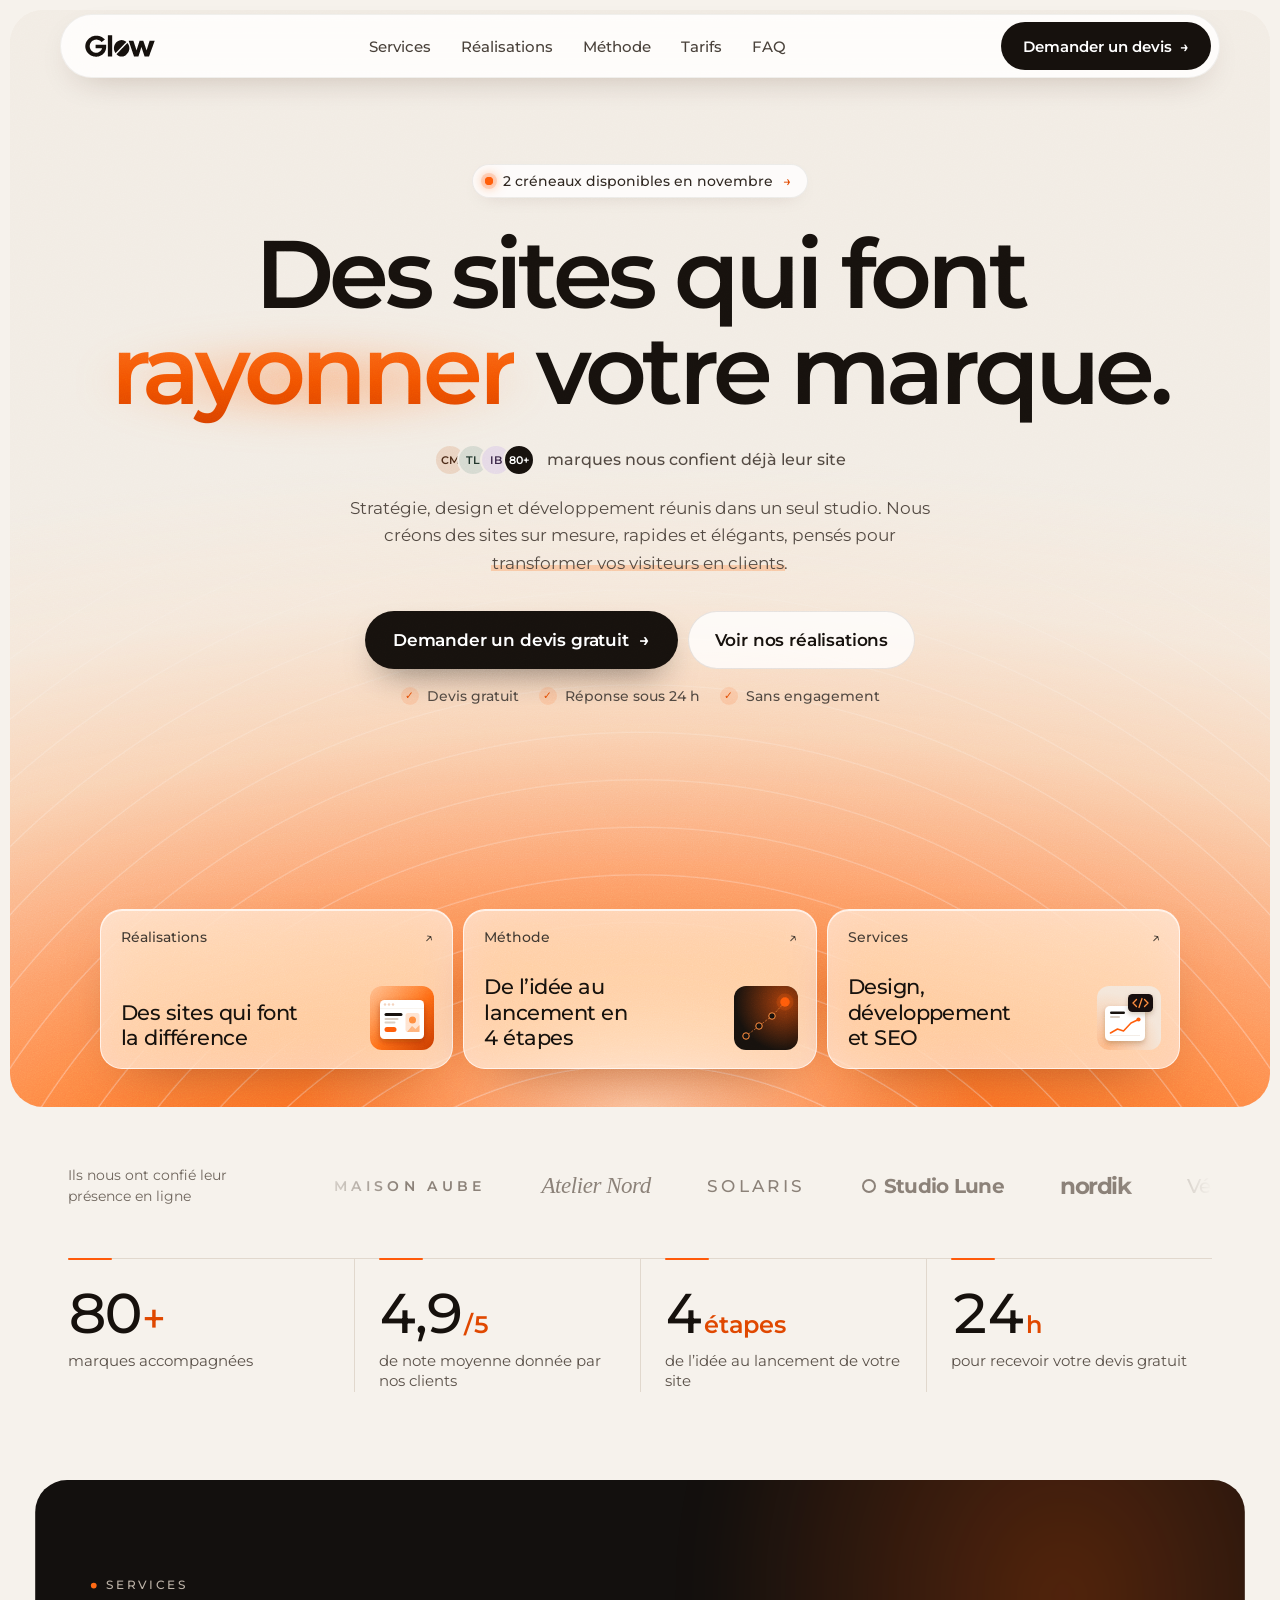
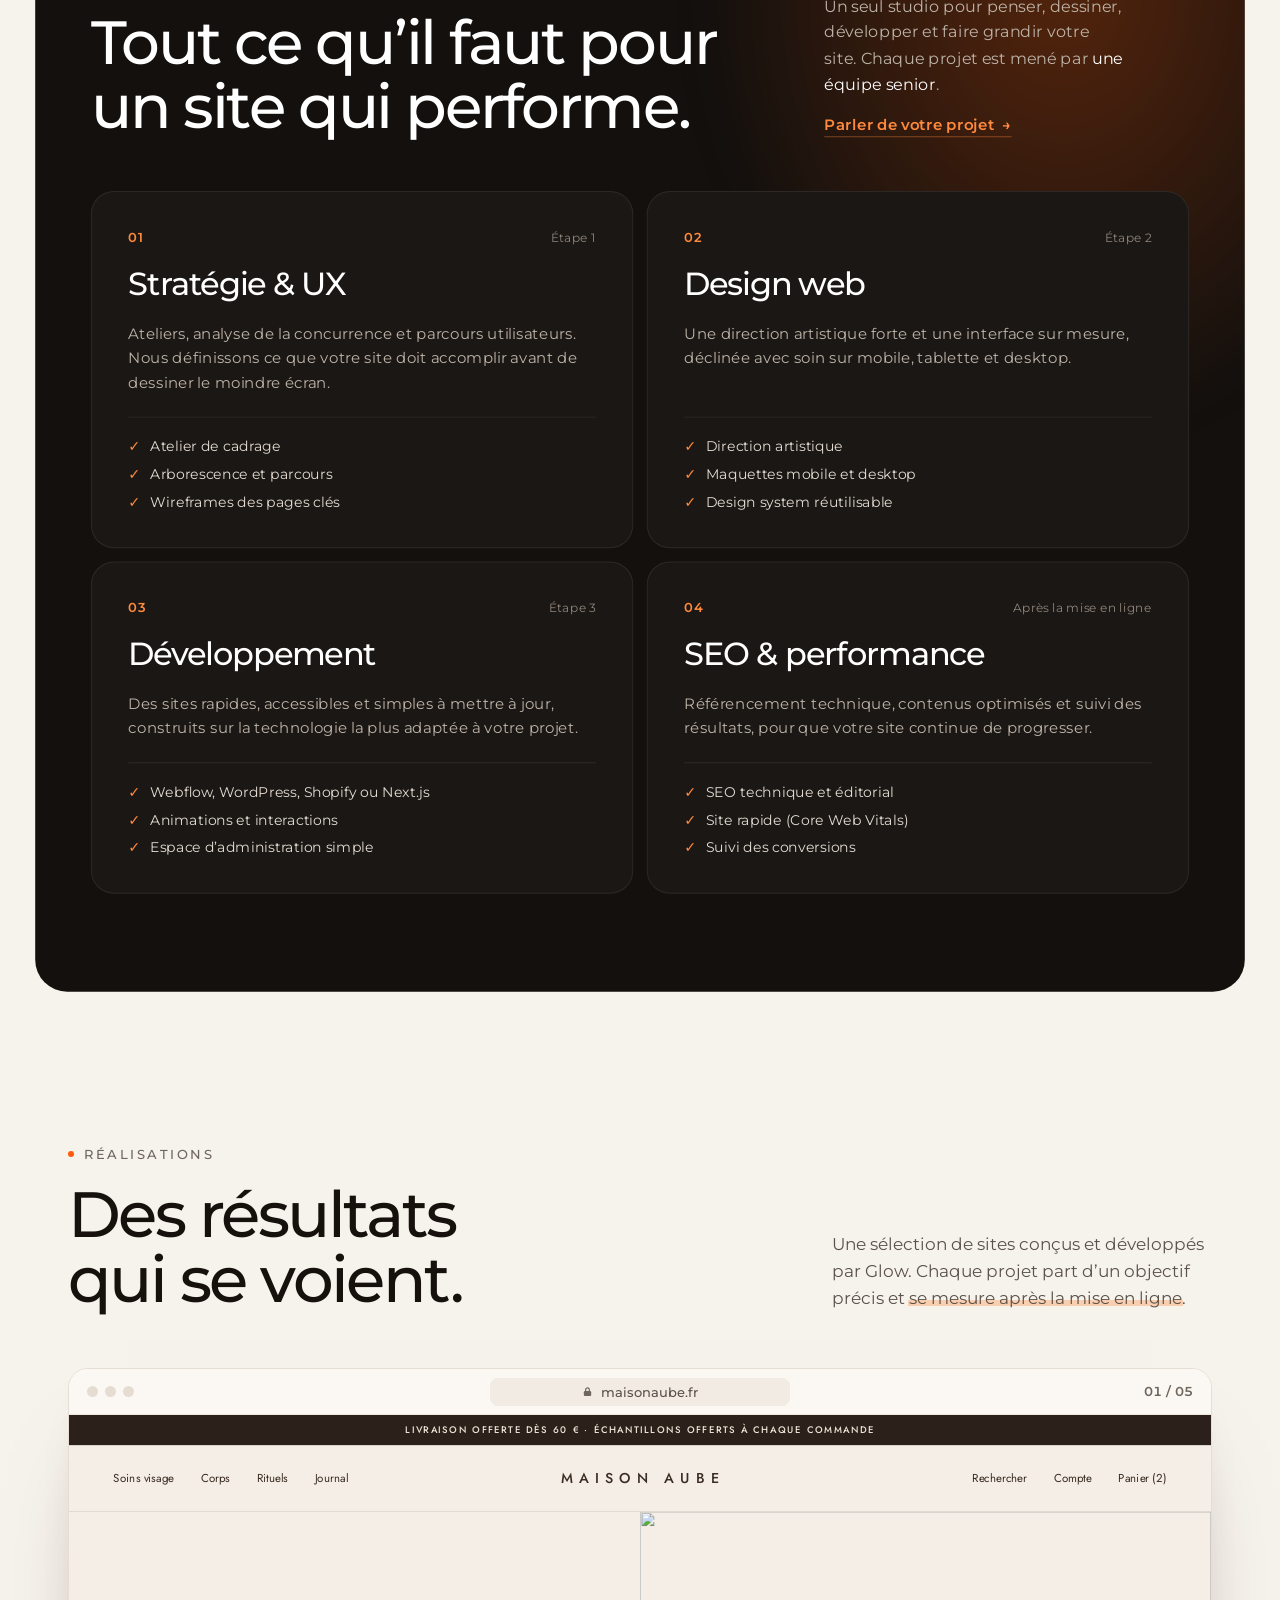
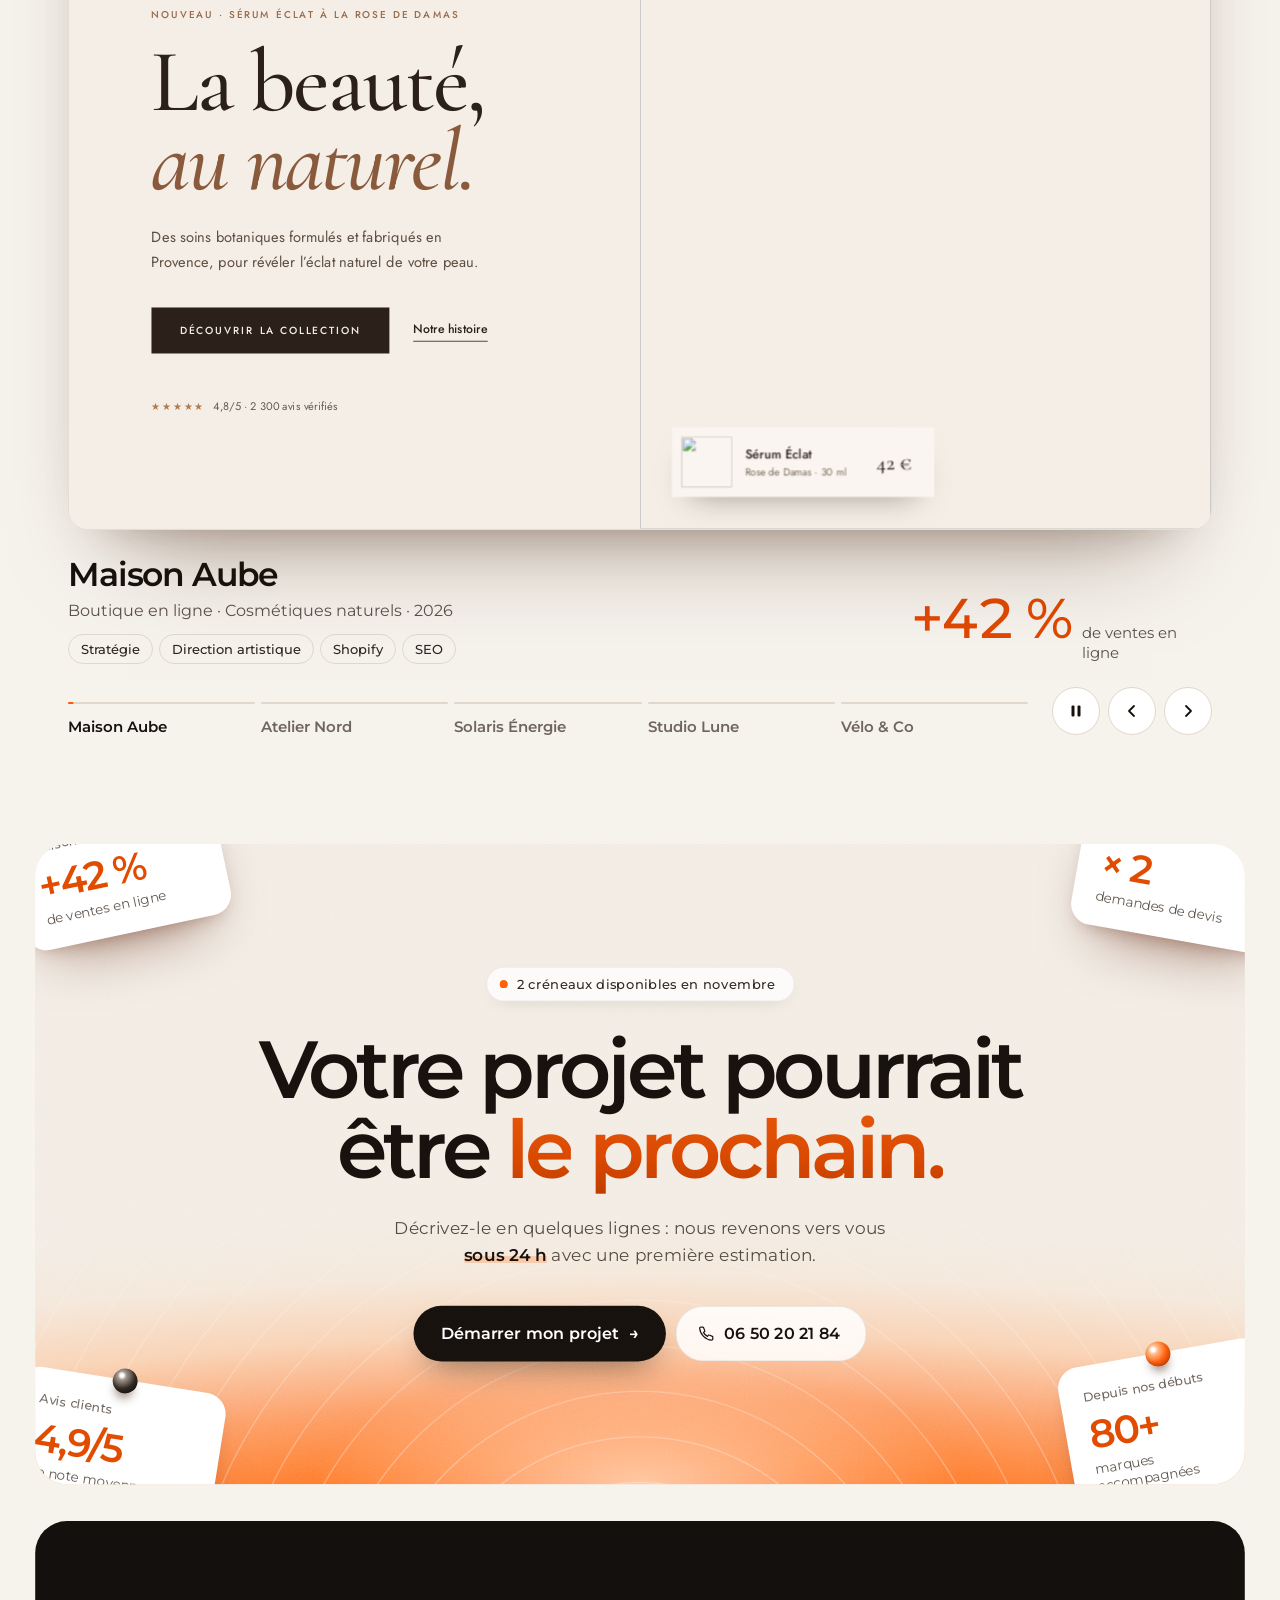
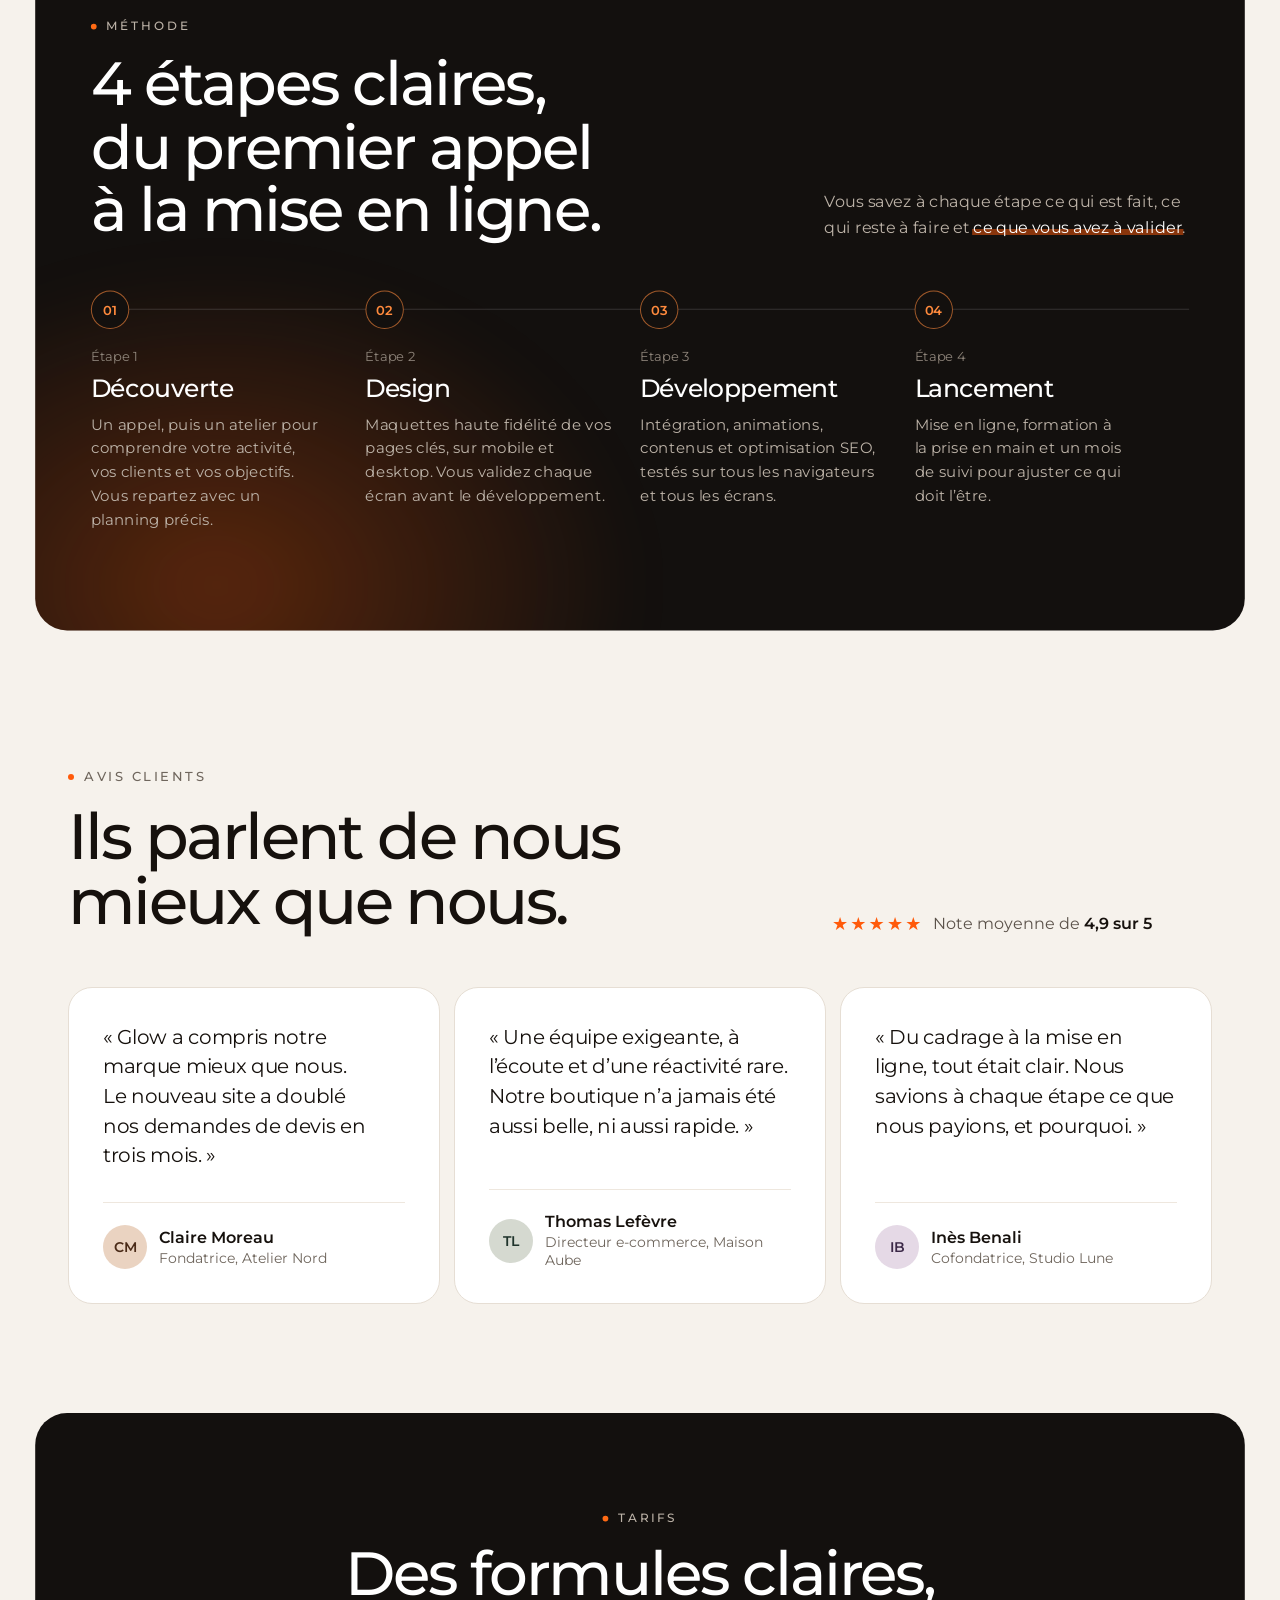
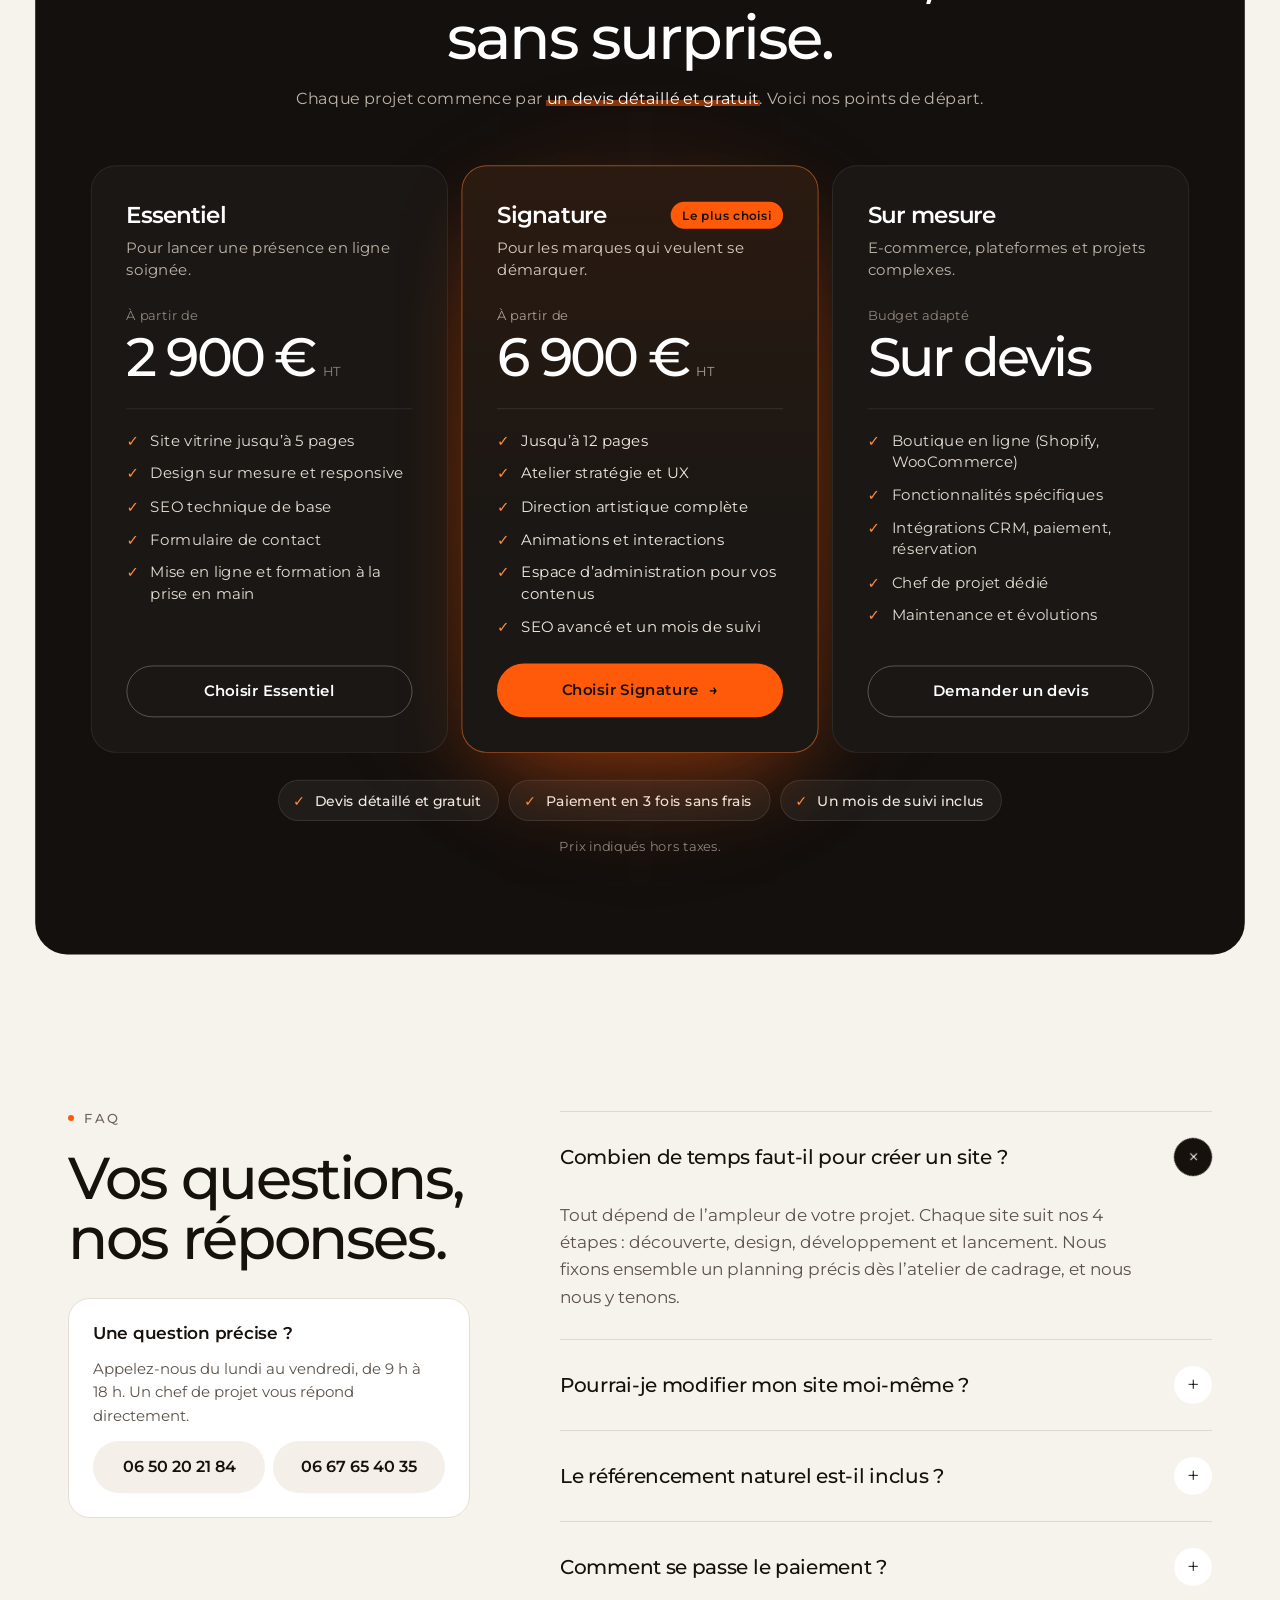
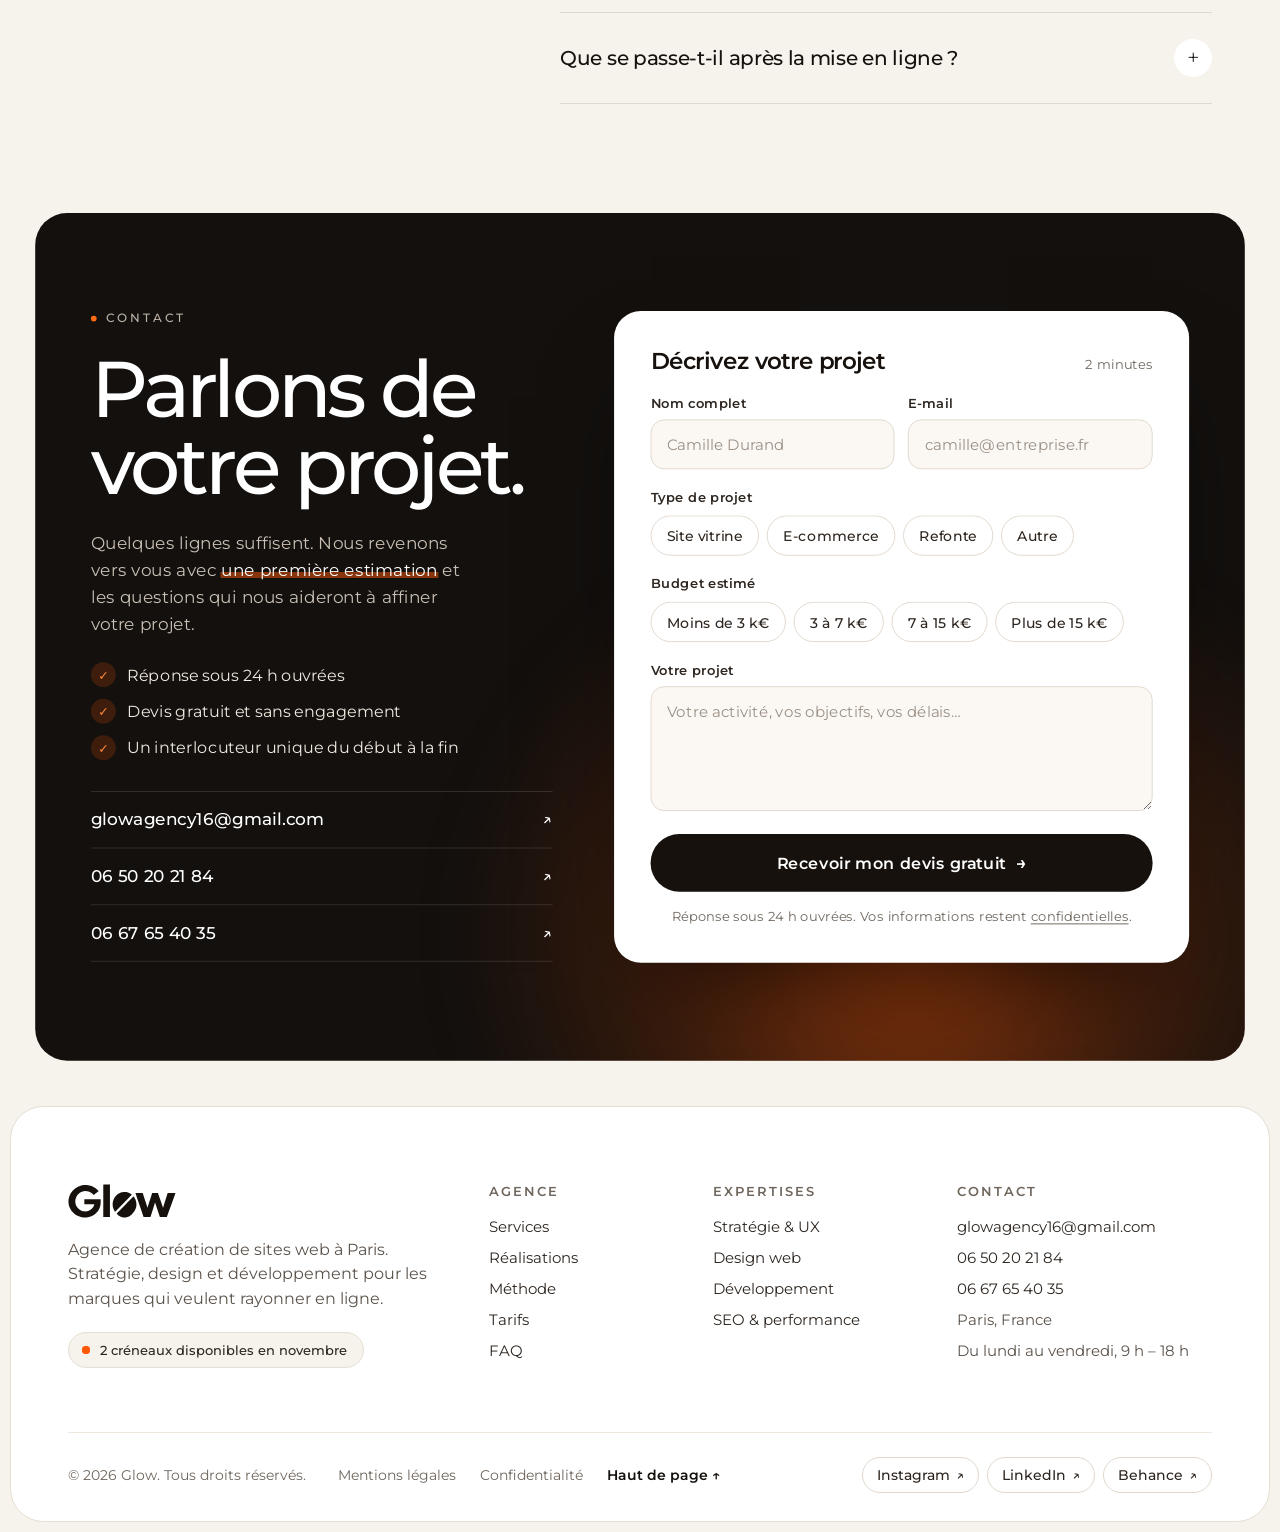
==== index.html @ 3c727a5e "Publier le site de Glow Site statique tel que fourni (accueil, mentions légales, styles, script, ima" ====
<!doctype html>
<html lang="fr">
<head>
  <meta charset="utf-8">
  <meta name="viewport" content="width=device-width, initial-scale=1">
  <title>Glow — Agence de création de sites web</title>
  <meta name="description" content="Glow, agence de création de sites web : des sites sur mesure, rapides et élégants, pensés pour transformer vos visiteurs en clients.">
  <link rel="canonical" href="https://glow-studio.fr/">
  <meta name="theme-color" content="#F6F2EC">

  <meta property="og:type" content="website">
  <meta property="og:locale" content="fr_FR">
  <meta property="og:site_name" content="Glow">
  <meta property="og:title" content="Glow — Agence de création de sites web">
  <meta property="og:description" content="Des sites sur mesure, rapides et élégants, pensés pour transformer vos visiteurs en clients.">
  <meta property="og:url" content="https://glow-studio.fr/">
  <meta property="og:image" content="https://glow-studio.fr/assets/og-image.jpg">
  <meta property="og:image:width" content="1200">
  <meta property="og:image:height" content="630">
  <meta property="og:image:alt" content="Logo Glow, agence de création de sites web, sur un fond lumineux orange">
  <meta name="twitter:card" content="summary_large_image">

  <link rel="icon" href="assets/favicon.svg" type="image/svg+xml">
  <link rel="icon" href="assets/favicon-32.png" sizes="32x32" type="image/png">
  <link rel="apple-touch-icon" href="assets/apple-touch-icon.png">

  <link rel="preconnect" href="https://fonts.googleapis.com">
  <link rel="preconnect" href="https://fonts.gstatic.com" crossorigin>
  <link rel="preconnect" href="https://images.unsplash.com">
  <link rel="stylesheet" href="https://fonts.googleapis.com/css2?family=Montserrat:wght@400;500;600;700&display=swap">
  <link rel="stylesheet" href="css/styles.css">
  <link rel="stylesheet" href="css/realisations.css">
  <!-- Polices des sites clients du carrousel : chargées par main.js à l'approche de la section -->
  <noscript><link rel="stylesheet" href="https://fonts.googleapis.com/css2?family=Anton&amp;family=Cormorant+Garamond:ital,wght@0,500;1,500&amp;family=Fraunces:ital,wght@0,400;1,400&amp;family=Inter+Tight:wght@300;400;500&amp;family=Jost:wght@400;500;600&amp;family=Manrope:wght@500;600;700;800&amp;display=swap"></noscript>

  <script>
    (function (c) {
      c.add('js');
      if (!window.matchMedia('(prefers-reduced-motion: reduce)').matches) {
        c.add('motion-intro');
        setTimeout(function () { c.remove('motion-intro'); }, 3000);
      }
    })(document.documentElement.classList);
  </script>
  <script src="js/main.js" defer></script>

  <script type="application/ld+json">
  {
    "@context": "https://schema.org",
    "@type": "ProfessionalService",
    "name": "Glow",
    "description": "Agence de création de sites web : stratégie, design, développement et SEO.",
    "url": "https://glow-studio.fr/",
    "logo": "https://glow-studio.fr/assets/glow-wordmark-ink.png",
    "image": "https://glow-studio.fr/assets/og-image.jpg",
    "email": "glowagency16@gmail.com",
    "telephone": "+33 6 50 20 21 84",
    "address": { "@type": "PostalAddress", "addressLocality": "Paris", "addressCountry": "FR" },
    "areaServed": "FR"
  }
  </script>
</head>
<body>
  <a class="skip-link" href="#contenu">Aller au contenu</a>

  <header class="site-header">
    <nav class="nav" data-intro="nav" aria-label="Navigation principale">
      <a class="nav__logo" href="#top" aria-label="Glow, retour à l’accueil">
        <img src="assets/glow-wordmark.svg" alt="Glow" width="932" height="293">
      </a>
      <div class="nav__links">
        <span class="nav__indicator" aria-hidden="true"></span>
        <a href="#services">Services</a>
        <a href="#realisations">Réalisations</a>
        <a href="#methode">Méthode</a>
        <a href="#tarifs">Tarifs</a>
        <a href="#faq">FAQ</a>
      </div>
      <a class="btn btn--primary nav__cta" href="#contact">Demander un devis<span class="btn__arrow" aria-hidden="true">→</span></a>
      <div class="nav__mobile">
        <a class="btn btn--primary nav__cta-mobile" href="#contact">Devis gratuit</a>
        <button class="burger" type="button" aria-expanded="false" aria-controls="mobile-menu" aria-label="Ouvrir le menu">
          <span></span><span></span>
        </button>
      </div>
    </nav>
    <div class="mobile-menu" id="mobile-menu" hidden>
      <a href="#services">Services</a>
      <a href="#realisations">Réalisations</a>
      <a href="#methode">Méthode</a>
      <a href="#tarifs">Tarifs</a>
      <a href="#faq">FAQ</a>
      <a class="mobile-menu__tel" href="tel:+33650202184">Appeler le 06&nbsp;50&nbsp;20&nbsp;21&nbsp;84</a>
    </div>
  </header>

  <main id="contenu">

    <!-- ============ Hero ============ -->
    <section id="top" class="hero" aria-labelledby="hero-title">
      <div class="hero__glow" aria-hidden="true"></div>
      <div class="hero__grain" aria-hidden="true"></div>

      <div class="hero__inner">
        <a class="hero__pill" href="#contact" data-intro>
          <span class="pulse" aria-hidden="true"></span>
          <span>2 créneaux <span class="hero__pill-long">disponibles </span>en novembre</span>
          <span class="hero__pill-arrow" aria-hidden="true">→</span>
        </a>

        <h1 class="hero__title" id="hero-title" data-intro data-split>Des sites qui font <span class="glow-word">rayonner<span class="glow-word__halo" aria-hidden="true"></span></span> votre marque.</h1>

        <div class="hero__proof" data-intro>
          <span class="avatars" aria-hidden="true">
            <span class="avatar avatar--cm">CM</span>
            <span class="avatar avatar--tl">TL</span>
            <span class="avatar avatar--ib">IB</span>
            <span class="avatar avatar--more">80+</span>
          </span>
          <span><span class="sr-only">Plus de 80 </span>marques nous confient déjà leur site</span>
        </div>

        <p class="hero__lead" data-intro>Stratégie, design et développement réunis dans un seul studio. Nous créons des sites sur mesure, rapides et élégants, pensés pour <mark class="hl">transformer vos visiteurs en clients</mark>.</p>

        <div class="hero__actions" data-intro>
          <a class="btn btn--primary" href="#contact">Demander un devis gratuit<span class="btn__arrow" aria-hidden="true">→</span></a>
          <a class="btn btn--ghost" href="#realisations">Voir nos réalisations</a>
        </div>

        <ul class="hero__assurances" data-intro>
          <li>Devis gratuit</li>
          <li>Réponse sous 24&nbsp;h</li>
          <li>Sans engagement</li>
        </ul>
      </div>

      <div class="hero__stage-wrap">
        <div class="hero__cards">
          <a class="hero-card spotlight" href="#realisations" data-intro="card">
            <span class="hero-card__text">
              <span class="hero-card__label">Réalisations</span>
              <span class="hero-card__title">Des sites qui font la différence</span>
            </span>
            <span class="hero-card__aside">
              <span class="hero-card__arrow" aria-hidden="true">↗</span>
              <img class="hero-card__thumb" src="assets/img/thumb-realisations.svg" alt="" width="64" height="64">
            </span>
          </a>
          <a class="hero-card spotlight" href="#methode" data-intro="card">
            <span class="hero-card__text">
              <span class="hero-card__label">Méthode</span>
              <span class="hero-card__title">De l’idée au lancement en 4&nbsp;étapes</span>
            </span>
            <span class="hero-card__aside">
              <span class="hero-card__arrow" aria-hidden="true">↗</span>
              <img class="hero-card__thumb" src="assets/img/thumb-methode.svg" alt="" width="64" height="64">
            </span>
          </a>
          <a class="hero-card spotlight" href="#services" data-intro="card">
            <span class="hero-card__text">
              <span class="hero-card__label">Services</span>
              <span class="hero-card__title">Design, développement et SEO</span>
            </span>
            <span class="hero-card__aside">
              <span class="hero-card__arrow" aria-hidden="true">↗</span>
              <img class="hero-card__thumb" src="assets/img/thumb-services.svg" alt="" width="64" height="64">
            </span>
          </a>
        </div>
      </div>
    </section>

    <!-- ============ Références et chiffres clés ============ -->
    <section class="proof" aria-label="Références et chiffres clés">
      <div class="clients">
        <p class="clients__intro" data-reveal>Ils nous ont confié leur présence en ligne</p>
        <div class="marquee" data-reveal>
          <ul class="marquee__track">
            <li class="client--aube">Maison Aube</li>
            <li class="client--nord">Atelier Nord</li>
            <li class="client--solaris">SOLARIS</li>
            <li class="client--lune">Studio Lune</li>
            <li class="client--nordik">nordik</li>
            <li class="client--velo">Vélo &amp; Co</li>
          </ul>
          <ul class="marquee__track" aria-hidden="true">
            <li class="client--aube">Maison Aube</li>
            <li class="client--nord">Atelier Nord</li>
            <li class="client--solaris">SOLARIS</li>
            <li class="client--lune">Studio Lune</li>
            <li class="client--nordik">nordik</li>
            <li class="client--velo">Vélo &amp; Co</li>
          </ul>
        </div>
      </div>

      <dl class="stats">
        <div class="stat" data-reveal>
          <dt class="stat__label">marques accompagnées</dt>
          <dd class="stat__value"><span data-count="80">80</span><span class="stat__unit stat__unit--plus">+</span></dd>
        </div>
        <div class="stat" data-reveal>
          <dt class="stat__label">de note moyenne donnée par nos clients</dt>
          <dd class="stat__value"><span data-count="4.9" data-decimals="1">4,9</span><span class="stat__unit">/5</span></dd>
        </div>
        <div class="stat" data-reveal>
          <dt class="stat__label">de l’idée au lancement de votre site</dt>
          <dd class="stat__value"><span data-count="4">4</span><span class="stat__unit">étapes</span></dd>
        </div>
        <div class="stat" data-reveal>
          <dt class="stat__label">pour recevoir votre devis gratuit</dt>
          <dd class="stat__value"><span data-count="24">24</span><span class="stat__unit">h</span></dd>
        </div>
      </dl>
    </section>

    <!-- ============ Services ============ -->
    <section id="services" class="section-dark" aria-labelledby="services-title">
      <div class="section-dark__glow services__glow" aria-hidden="true"></div>
      <div class="section-dark__inner">
        <div class="section-head">
          <div class="section-head__main">
            <p class="eyebrow" data-reveal>Services</p>
            <h2 class="section-title" id="services-title" data-split>Tout ce qu’il faut pour un site qui performe.</h2>
          </div>
          <div class="services__intro" data-reveal>
            <p>Un seul studio pour penser, dessiner, développer et faire grandir votre site. Chaque projet est mené par <mark class="hl">une équipe senior</mark>.</p>
            <a class="link-accent" href="#contact">Parler de votre projet <span class="btn__arrow" aria-hidden="true">→</span></a>
          </div>
        </div>

        <div class="services__grid">
          <article class="service spotlight" data-reveal>
            <div class="service__top"><span class="service__num">01</span><span class="service__when">Étape 1</span></div>
            <h3 class="service__title">Stratégie &amp; UX</h3>
            <p class="service__desc">Ateliers, analyse de la concurrence et parcours utilisateurs. Nous définissons ce que votre site doit accomplir avant de dessiner le moindre écran.</p>
            <ul class="service__list">
              <li class="check">Atelier de cadrage</li>
              <li class="check">Arborescence et parcours</li>
              <li class="check">Wireframes des pages clés</li>
            </ul>
          </article>
          <article class="service spotlight" data-reveal>
            <div class="service__top"><span class="service__num">02</span><span class="service__when">Étape 2</span></div>
            <h3 class="service__title">Design web</h3>
            <p class="service__desc">Une direction artistique forte et une interface sur mesure, déclinée avec soin sur mobile, tablette et desktop.</p>
            <ul class="service__list">
              <li class="check">Direction artistique</li>
              <li class="check">Maquettes mobile et desktop</li>
              <li class="check">Design system réutilisable</li>
            </ul>
          </article>
          <article class="service spotlight" data-reveal>
            <div class="service__top"><span class="service__num">03</span><span class="service__when">Étape 3</span></div>
            <h3 class="service__title">Développement</h3>
            <p class="service__desc">Des sites rapides, accessibles et simples à mettre à jour, construits sur la technologie la plus adaptée à votre projet.</p>
            <ul class="service__list">
              <li class="check">Webflow, WordPress, Shopify ou Next.js</li>
              <li class="check">Animations et interactions</li>
              <li class="check">Espace d’administration simple</li>
            </ul>
          </article>
          <article class="service spotlight" data-reveal>
            <div class="service__top"><span class="service__num">04</span><span class="service__when">Après la mise en ligne</span></div>
            <h3 class="service__title">SEO &amp; performance</h3>
            <p class="service__desc">Référencement technique, contenus optimisés et suivi des résultats, pour que votre site continue de progresser.</p>
            <ul class="service__list">
              <li class="check">SEO technique et éditorial</li>
              <li class="check">Site rapide (Core Web Vitals)</li>
              <li class="check">Suivi des conversions</li>
            </ul>
          </article>
        </div>
      </div>
    </section>

    <!-- ============ Réalisations ============ -->
    <section id="realisations" class="section" aria-labelledby="realisations-title">
      <div class="section-head">
        <div class="section-head__main">
          <p class="eyebrow" data-reveal>Réalisations</p>
          <h2 class="section-title" id="realisations-title" data-split>Des résultats qui se voient.</h2>
        </div>
        <p class="section-head__aside" data-reveal>Une sélection de sites conçus et développés par Glow. Chaque projet part d’un objectif précis et <mark class="hl">se mesure après la mise en ligne</mark>.</p>
      </div>

      <!--
        Chaque diapositive est la page d'accueil d'un site client, recréée en HTML/CSS.
        Pour la remplacer par un vrai projet : changez les textes, les photos (src/srcset)
        et la légende correspondante (.showcase__detail) ; le style vit dans css/realisations.css.
      -->
      <div class="showcase" data-reveal="frame" role="region" aria-roledescription="carrousel" aria-label="Sites réalisés par Glow"
           data-fonts="https://fonts.googleapis.com/css2?family=Anton&amp;family=Cormorant+Garamond:ital,wght@0,500;1,500&amp;family=Fraunces:ital,wght@0,400;1,400&amp;family=Inter+Tight:wght@300;400;500&amp;family=Jost:wght@400;500;600&amp;family=Manrope:wght@500;600;700;800&amp;display=swap">
        <div class="showcase__frame">
          <div class="showcase__bar" aria-hidden="true">
            <span class="showcase__dots"><i></i><i></i><i></i></span>
            <span class="showcase__url">
              <svg viewBox="0 0 12 12"><rect x="2" y="5.5" width="8" height="5.5" rx="1.2" fill="currentColor"/><path d="M4 5.5V4a2 2 0 0 1 4 0v1.5" fill="none" stroke="currentColor" stroke-width="1.3"/></svg>
              <span class="showcase__url-text">maisonaube.fr</span>
            </span>
            <span class="showcase__count">01 / 05</span>
          </div>

          <div class="showcase__viewport">

            <!-- 1. Maison Aube -->
            <div class="showcase__slide is-active" id="projet-aube" role="tabpanel" aria-labelledby="onglet-aube" data-url="maisonaube.fr">
              <div class="site site--aube" inert>
                <p class="aube-bar"><span>Livraison offerte dès 60&nbsp;€<span class="aube-bar__more"> · Échantillons offerts à chaque commande</span></span></p>
                <div class="aube-nav">
                  <div class="aube-nav__links"><span>Soins visage</span><span>Corps</span><span>Rituels</span><span>Journal</span></div>
                  <span class="site-burger"></span>
                  <span class="aube-logo">Maison Aube</span>
                  <div class="aube-nav__tools"><span class="aube-nav__extra">Rechercher</span><span class="aube-nav__extra">Compte</span><span>Panier (2)</span></div>
                </div>
                <div class="aube-hero">
                  <div class="aube-hero__text">
                    <p class="aube-eyebrow" data-rise>Nouveau · Sérum Éclat à la rose de Damas</p>
                    <p class="aube-title" data-rise>La beauté,<br><em>au naturel.</em></p>
                    <p class="aube-lead" data-rise>Des soins botaniques formulés et fabriqués en Provence, pour révéler l’éclat naturel de votre peau.</p>
                    <div class="aube-actions" data-rise><span class="aube-btn">Découvrir la collection</span><span class="aube-link">Notre histoire</span></div>
                    <p class="aube-reviews" data-rise><span class="aube-stars">★★★★★</span>4,8/5 · 2&nbsp;300 avis vérifiés</p>
                  </div>
                  <div class="aube-hero__media">
                    <img class="aube-hero__img" data-zoom
                         src="https://images.unsplash.com/photo-1608571424634-58ae03e6edcf?auto=format&amp;fit=max&amp;q=72&amp;w=1280"
                         srcset="https://images.unsplash.com/photo-1608571424634-58ae03e6edcf?auto=format&amp;fit=max&amp;q=72&amp;w=640 640w,
                                 https://images.unsplash.com/photo-1608571424634-58ae03e6edcf?auto=format&amp;fit=max&amp;q=72&amp;w=960 960w,
                                 https://images.unsplash.com/photo-1608571424634-58ae03e6edcf?auto=format&amp;fit=max&amp;q=72&amp;w=1280 1280w"
                         sizes="(max-width: 599px) 92vw, 620px" alt="" loading="lazy" decoding="async">
                    <div class="aube-product" data-rise>
                      <img src="https://images.unsplash.com/photo-1781344116880-029945a42b75?auto=format&amp;fit=crop&amp;w=160&amp;h=160&amp;q=70" alt="" loading="lazy" decoding="async">
                      <div><p class="aube-product__name">Sérum Éclat</p><p class="aube-product__meta">Rose de Damas · 30&nbsp;ml</p></div>
                      <p class="aube-product__price">42&nbsp;€</p>
                    </div>
                  </div>
                </div>
              </div>
            </div>

            <!-- 2. Atelier Nord -->
            <div class="showcase__slide" id="projet-nord" role="tabpanel" aria-labelledby="onglet-nord" data-url="ateliernord.fr">
              <div class="site site--nord" inert>
                <img class="nord-bg" data-zoom
                     src="https://images.unsplash.com/photo-1633354747567-e0682586f082?auto=format&amp;fit=max&amp;q=72&amp;w=1920"
                     srcset="https://images.unsplash.com/photo-1633354747567-e0682586f082?auto=format&amp;fit=max&amp;q=72&amp;w=960 960w,
                             https://images.unsplash.com/photo-1633354747567-e0682586f082?auto=format&amp;fit=max&amp;q=72&amp;w=1440 1440w,
                             https://images.unsplash.com/photo-1633354747567-e0682586f082?auto=format&amp;fit=max&amp;q=72&amp;w=1920 1920w,
                             https://images.unsplash.com/photo-1633354747567-e0682586f082?auto=format&amp;fit=max&amp;q=72&amp;w=2560 2560w"
                     sizes="(max-width: 599px) 100vw, 1180px" alt="" loading="lazy" decoding="async">
                <div class="nord-shade"></div>
                <div class="nord-nav">
                  <span class="nord-logo">Atelier Nord</span>
                  <div class="nord-nav__links"><span>Projets</span><span>Agence</span><span>Approche</span><span>Journal</span><span class="nord-nav__cta">Contact</span></div>
                  <span class="site-burger"></span>
                </div>
                <div class="nord-hero">
                  <p class="nord-kicker" data-rise>Architecture &amp; paysage — Annecy · Paris</p>
                  <p class="nord-title" data-rise>Habiter<br>la lumière.</p>
                  <p class="nord-lead" data-rise>Maisons, réhabilitations et lieux de vie, dessinés avec la lumière et le paysage.</p>
                  <span class="nord-link" data-rise>Découvrir nos projets <span>→</span></span>
                </div>
                <div class="nord-card" data-rise>
                  <p class="nord-card__label">Projet en vedette</p>
                  <p class="nord-card__title">Maison Lumière</p>
                  <p class="nord-card__meta">Annecy · 2025 · 240&nbsp;m²</p>
                  <div class="nord-card__nav"><span>01 / 12</span><span class="nord-card__arrows"><i>←</i><i>→</i></span></div>
                </div>
              </div>
            </div>

            <!-- 3. Solaris Énergie -->
            <div class="showcase__slide" id="projet-solaris" role="tabpanel" aria-labelledby="onglet-solaris" data-url="solaris-energie.fr">
              <div class="site site--sol" inert>
                <img class="sol-bg" data-zoom
                     src="https://images.unsplash.com/photo-1664828113992-8dd7a26275a0?auto=format&amp;fit=crop&amp;crop=bottom&amp;q=72&amp;w=1920&amp;h=1200"
                     srcset="https://images.unsplash.com/photo-1664828113992-8dd7a26275a0?auto=format&amp;fit=crop&amp;crop=bottom&amp;q=72&amp;w=960&amp;h=600 960w,
                             https://images.unsplash.com/photo-1664828113992-8dd7a26275a0?auto=format&amp;fit=crop&amp;crop=bottom&amp;q=72&amp;w=1440&amp;h=900 1440w,
                             https://images.unsplash.com/photo-1664828113992-8dd7a26275a0?auto=format&amp;fit=crop&amp;crop=bottom&amp;q=72&amp;w=1920&amp;h=1200 1920w,
                             https://images.unsplash.com/photo-1664828113992-8dd7a26275a0?auto=format&amp;fit=crop&amp;crop=bottom&amp;q=72&amp;w=2400&amp;h=1500 2400w"
                     sizes="(max-width: 599px) 100vw, 1180px" alt="" loading="lazy" decoding="async">
                <div class="sol-shade"></div>
                <div class="sol-nav">
                  <span class="sol-logo"><i></i>SOLARIS<small>énergie</small></span>
                  <div class="sol-nav__links"><span>Particuliers</span><span>Entreprises</span><span>Aides &amp; primes</span><span>Réalisations</span></div>
                  <div class="sol-nav__tools"><span>Espace client</span><span class="sol-btn sol-btn--sm">Devis gratuit</span></div>
                  <span class="site-burger"></span>
                </div>
                <div class="sol-hero">
                  <div class="sol-copy">
                    <p class="sol-badge" data-rise><span>✓</span>Installateur certifié RGE QualiPV</p>
                    <p class="sol-title" data-rise>Produisez votre<br><span>propre énergie.</span></p>
                    <p class="sol-lead" data-rise>Panneaux solaires posés par nos équipes, démarches et raccordement inclus. Jusqu’à 70&nbsp;% d’économies sur votre facture d’électricité.</p>
                    <div class="sol-actions" data-rise><span class="sol-btn">Simuler mes économies</span><span class="sol-ghost">Comment ça marche&nbsp;?</span></div>
                    <ul class="sol-trust" data-rise><li><b>4,8/5</b> sur Google</li><li><b>4&nbsp;800</b> installations</li><li><b>25&nbsp;ans</b> de garantie</li></ul>
                  </div>
                  <div class="sol-sim" data-rise>
                    <p class="sol-sim__title">Estimez vos économies</p>
                    <p class="sol-sim__label">Votre facture mensuelle</p>
                    <p class="sol-sim__value">120&nbsp;€</p>
                    <span class="sol-sim__range"><span></span><i></i></span>
                    <p class="sol-sim__label">Orientation du toit</p>
                    <div class="sol-sim__chips"><span class="is-on">Sud</span><span>Est-Ouest</span><span>Nord</span></div>
                    <div class="sol-sim__result"><span>Économies estimées</span><b>≈ 1&nbsp;050&nbsp;€ / an</b></div>
                    <span class="sol-sim__btn">Recevoir mon étude gratuite</span>
                  </div>
                </div>
              </div>
            </div>

            <!-- 4. Studio Lune -->
            <div class="showcase__slide" id="projet-lune" role="tabpanel" aria-labelledby="onglet-lune" data-url="studiolune.fr">
              <div class="site site--lune" inert>
                <div class="lune-nav">
                  <span class="lune-logo"><i></i>Studio Lune</span>
                  <div class="lune-nav__links"><span>Cours</span><span>Planning</span><span>Tarifs</span><span>Le studio</span></div>
                  <div class="lune-nav__tools"><span>Se connecter</span><span class="lune-btn lune-btn--sm">Réserver</span></div>
                  <span class="site-burger"></span>
                </div>
                <div class="lune-hero">
                  <div class="lune-copy">
                    <p class="lune-eyebrow" data-rise>Yoga · Pilates · Méditation — Lyon</p>
                    <p class="lune-title" data-rise>Prenez le temps<br><em>de respirer.</em></p>
                    <p class="lune-lead" data-rise>Des cours en petits groupes, pour tous les niveaux, dans un studio baigné de lumière au cœur de Lyon.</p>
                    <div class="lune-actions" data-rise><span class="lune-btn">Réserver un cours</span><span class="lune-ghost">Voir le planning</span></div>
                    <p class="lune-proof" data-rise><span class="lune-faces"><i></i><i></i><i></i></span>Plus de 800 réservations chaque mois</p>
                  </div>
                  <div class="lune-visual">
                    <div class="lune-arch">
                      <img data-zoom
                           src="https://images.unsplash.com/photo-1667061481921-b31e615ae740?auto=format&amp;fit=max&amp;q=72&amp;w=1200"
                           srcset="https://images.unsplash.com/photo-1667061481921-b31e615ae740?auto=format&amp;fit=max&amp;q=72&amp;w=800 800w,
                                   https://images.unsplash.com/photo-1667061481921-b31e615ae740?auto=format&amp;fit=max&amp;q=72&amp;w=1200 1200w,
                                   https://images.unsplash.com/photo-1667061481921-b31e615ae740?auto=format&amp;fit=max&amp;q=72&amp;w=1600 1600w"
                           sizes="(max-width: 599px) 92vw, 880px" alt="" loading="lazy" decoding="async">
                    </div>
                    <div class="lune-card" data-rise>
                      <p class="lune-card__label">Prochain cours</p>
                      <p class="lune-card__time">Aujourd’hui · 18:30</p>
                      <p class="lune-card__class">Yoga doux · 60&nbsp;min · avec Julie</p>
                      <div class="lune-card__foot"><span class="lune-card__spots">4 places restantes</span><span class="lune-card__btn">Réserver</span></div>
                    </div>
                  </div>
                </div>
              </div>
            </div>

            <!-- 5. Vélo & Co -->
            <div class="showcase__slide" id="projet-velo" role="tabpanel" aria-labelledby="onglet-velo" data-url="veloandco.fr">
              <div class="site site--velo" inert>
                <picture>
                  <source media="(max-width: 599px)"
                          srcset="https://images.unsplash.com/photo-1583408846946-f342daa5bace?auto=format&amp;fit=crop&amp;crop=focalpoint&amp;fp-x=.5&amp;fp-y=.6&amp;fp-z=1.25&amp;q=72&amp;w=400&amp;h=780 400w,
                                  https://images.unsplash.com/photo-1583408846946-f342daa5bace?auto=format&amp;fit=crop&amp;crop=focalpoint&amp;fp-x=.5&amp;fp-y=.6&amp;fp-z=1.25&amp;q=72&amp;w=800&amp;h=1560 800w"
                          sizes="92vw">
                  <img class="velo-bg" data-zoom
                       src="https://images.unsplash.com/photo-1583408846946-f342daa5bace?auto=format&amp;fit=crop&amp;crop=focalpoint&amp;fp-x=.5&amp;fp-y=.6&amp;q=72&amp;w=1920&amp;h=1200"
                       srcset="https://images.unsplash.com/photo-1583408846946-f342daa5bace?auto=format&amp;fit=crop&amp;crop=focalpoint&amp;fp-x=.5&amp;fp-y=.6&amp;q=72&amp;w=960&amp;h=600 960w,
                               https://images.unsplash.com/photo-1583408846946-f342daa5bace?auto=format&amp;fit=crop&amp;crop=focalpoint&amp;fp-x=.5&amp;fp-y=.6&amp;q=72&amp;w=1440&amp;h=900 1440w,
                               https://images.unsplash.com/photo-1583408846946-f342daa5bace?auto=format&amp;fit=crop&amp;crop=focalpoint&amp;fp-x=.5&amp;fp-y=.6&amp;q=72&amp;w=1920&amp;h=1200 1920w,
                               https://images.unsplash.com/photo-1583408846946-f342daa5bace?auto=format&amp;fit=crop&amp;crop=focalpoint&amp;fp-x=.5&amp;fp-y=.6&amp;q=72&amp;w=2400&amp;h=1500 2400w"
                       sizes="1180px" alt="" loading="lazy" decoding="async">
                </picture>
                <div class="velo-nav">
                  <span class="velo-logo">vélo<b>&amp;</b>co</span>
                  <div class="velo-nav__links"><span>Vélos</span><span>Accessoires</span><span>Entretien</span><span>Boutiques</span></div>
                  <div class="velo-nav__tools"><span>Essai gratuit</span><span class="velo-cart">Panier<b>0</b></span></div>
                  <span class="site-burger"></span>
                </div>
                <p class="velo-title" data-rise>La ville<br>à votre<br>rythme.</p>
                <div class="velo-card" data-rise>
                  <p class="velo-card__tag">Nouveau</p>
                  <p class="velo-card__name">Le Citadin</p>
                  <p class="velo-card__desc">Vélo électrique urbain, conçu à Lyon.</p>
                  <ul class="velo-card__specs"><li><b>120&nbsp;km</b> d’autonomie</li><li><b>18&nbsp;kg</b> tout équipé</li><li><b>5&nbsp;ans</b> de garantie</li></ul>
                  <p class="velo-card__price"><small>dès</small>1&nbsp;890&nbsp;€</p>
                  <span class="velo-card__btn">Réserver un essai</span>
                  <span class="velo-card__link">Configurer mon vélo →</span>
                </div>
                <div class="velo-mobile-buy" data-rise><p>Le Citadin<b>dès 1&nbsp;890&nbsp;€</b></p><span>Réserver un essai</span></div>
                <div class="velo-strip"><span>Livraison en 48&nbsp;h</span><span>Essai gratuit 14&nbsp;jours</span><span>Entretien à domicile</span><span>Garantie 5&nbsp;ans</span></div>
              </div>
            </div>

          </div>
        </div>

        <div class="showcase__below">
          <div class="showcase__details">
            <div class="showcase__detail is-active">
              <div>
                <p class="showcase__name">Maison Aube</p>
                <p class="showcase__type">Boutique en ligne · Cosmétiques naturels · 2026</p>
                <ul class="showcase__services"><li>Stratégie</li><li>Direction artistique</li><li>Shopify</li><li>SEO</li></ul>
              </div>
              <p class="showcase__result"><strong>+42&nbsp;%</strong><span>de ventes en ligne</span></p>
            </div>
            <div class="showcase__detail">
              <div>
                <p class="showcase__name">Atelier Nord</p>
                <p class="showcase__type">Site vitrine · Architecture · 2026</p>
                <ul class="showcase__services"><li>Direction artistique</li><li>Design web</li><li>Webflow</li></ul>
              </div>
              <p class="showcase__result"><strong>×&nbsp;2</strong><span>de demandes de devis</span></p>
            </div>
            <div class="showcase__detail">
              <div>
                <p class="showcase__name">Solaris Énergie</p>
                <p class="showcase__type">Refonte · Énergie solaire · 2025</p>
                <ul class="showcase__services"><li>Refonte UX</li><li>Simulateur en ligne</li><li>SEO</li></ul>
              </div>
              <p class="showcase__result"><strong>3×</strong><span>plus rapide au chargement</span></p>
            </div>
            <div class="showcase__detail">
              <div>
                <p class="showcase__name">Studio Lune</p>
                <p class="showcase__type">Site et réservation en ligne · Bien-être · 2025</p>
                <ul class="showcase__services"><li>Design web</li><li>Réservation en ligne</li><li>WordPress</li></ul>
              </div>
              <p class="showcase__result"><strong>+800</strong><span>réservations par mois</span></p>
            </div>
            <div class="showcase__detail">
              <div>
                <p class="showcase__name">Vélo &amp; Co</p>
                <p class="showcase__type">Boutique en ligne · Mobilité urbaine · 2026</p>
                <ul class="showcase__services"><li>Identité web</li><li>E-commerce</li><li>Configurateur</li></ul>
              </div>
              <p class="showcase__result"><strong>6&nbsp;sem.</strong><span>de l’idée à la mise en ligne</span></p>
            </div>
          </div>

          <div class="showcase__controls">
            <div class="showcase__tabs" role="tablist" aria-label="Choisir un projet">
              <button class="showcase__tab" type="button" role="tab" id="onglet-aube" aria-controls="projet-aube" aria-selected="true"><span class="showcase__tab-bar"><span></span></span><span class="showcase__tab-label">Maison Aube</span></button>
              <button class="showcase__tab" type="button" role="tab" id="onglet-nord" aria-controls="projet-nord" aria-selected="false" tabindex="-1"><span class="showcase__tab-bar"><span></span></span><span class="showcase__tab-label">Atelier Nord</span></button>
              <button class="showcase__tab" type="button" role="tab" id="onglet-solaris" aria-controls="projet-solaris" aria-selected="false" tabindex="-1"><span class="showcase__tab-bar"><span></span></span><span class="showcase__tab-label">Solaris Énergie</span></button>
              <button class="showcase__tab" type="button" role="tab" id="onglet-lune" aria-controls="projet-lune" aria-selected="false" tabindex="-1"><span class="showcase__tab-bar"><span></span></span><span class="showcase__tab-label">Studio Lune</span></button>
              <button class="showcase__tab" type="button" role="tab" id="onglet-velo" aria-controls="projet-velo" aria-selected="false" tabindex="-1"><span class="showcase__tab-bar"><span></span></span><span class="showcase__tab-label">Vélo &amp; Co</span></button>
            </div>
            <div class="showcase__buttons">
              <button class="showcase__btn" type="button" data-toggle aria-pressed="false" aria-label="Mettre en pause le défilement automatique">
                <svg class="icon-pause" viewBox="0 0 16 16" aria-hidden="true"><rect x="3.5" y="2.5" width="3" height="11" rx="1" fill="currentColor"/><rect x="9.5" y="2.5" width="3" height="11" rx="1" fill="currentColor"/></svg>
                <svg class="icon-play" viewBox="0 0 16 16" aria-hidden="true"><path d="M4.5 2.8v10.4a.8.8 0 0 0 1.2.7l8.2-5.2a.8.8 0 0 0 0-1.4L5.7 2.1a.8.8 0 0 0-1.2.7z" fill="currentColor"/></svg>
              </button>
              <button class="showcase__btn" type="button" data-prev aria-label="Projet précédent">
                <svg viewBox="0 0 16 16" aria-hidden="true"><path d="M10 3 5 8l5 5" fill="none" stroke="currentColor" stroke-width="1.8" stroke-linecap="round" stroke-linejoin="round"/></svg>
              </button>
              <button class="showcase__btn" type="button" data-next aria-label="Projet suivant">
                <svg viewBox="0 0 16 16" aria-hidden="true"><path d="m6 3 5 5-5 5" fill="none" stroke="currentColor" stroke-width="1.8" stroke-linecap="round" stroke-linejoin="round"/></svg>
              </button>
            </div>
          </div>
        </div>
      </div>
    </section>

    <!-- ============ Appel à l'action ============ -->
    <section class="cta" aria-labelledby="cta-title">
      <div class="cta__grain" aria-hidden="true"></div>

      <!-- Résultats épinglés dans les coins (décoratifs : les mêmes chiffres figurent plus haut) -->
      <div class="cta__notes" aria-hidden="true">
        <div class="cta__note cta__note--tl" data-reveal="note" data-depth="1.2">
          <span class="cta__note-label">Maison Aube</span>
          <strong>+42&nbsp;%</strong>
          <span class="cta__note-text">de ventes en ligne</span>
        </div>
        <div class="cta__note cta__note--tr" data-reveal="note" data-depth=".8">
          <span class="cta__note-label">Atelier Nord</span>
          <strong>×&nbsp;2</strong>
          <span class="cta__note-text">demandes de devis</span>
        </div>
        <div class="cta__note cta__note--bl" data-reveal="note" data-depth=".9">
          <span class="cta__pin cta__pin--ink"></span>
          <span class="cta__note-label">Avis clients</span>
          <strong>4,9/5</strong>
          <span class="cta__note-text">de note moyenne</span>
        </div>
        <div class="cta__note cta__note--br" data-reveal="note" data-depth="1.3">
          <span class="cta__pin"></span>
          <span class="cta__note-label">Depuis nos débuts</span>
          <strong>80+</strong>
          <span class="cta__note-text">marques accompagnées</span>
        </div>
      </div>

      <div class="cta__inner">
        <p class="cta__pill" data-reveal><span class="pulse" aria-hidden="true"></span>2 créneaux disponibles en novembre</p>
        <h2 class="cta__title" id="cta-title" data-split>Votre projet pourrait être <span class="cta__accent">le</span> <span class="cta__accent">prochain.</span></h2>
        <p class="cta__lead" data-reveal>Décrivez-le en quelques lignes&nbsp;: nous revenons vers vous <strong>sous 24&nbsp;h</strong> avec une première estimation.</p>
        <div class="cta__actions" data-reveal>
          <a class="btn btn--primary cta__start" href="#contact">Démarrer mon projet<span class="btn__arrow" aria-hidden="true">→</span></a>
          <a class="btn cta__call" href="tel:+33650202184">
            <svg viewBox="0 0 24 24" aria-hidden="true"><path d="M8.2 3.5 10 7.9a1 1 0 0 1-.3 1.2l-1.6 1.2a12.5 12.5 0 0 0 5.6 5.6l1.2-1.6a1 1 0 0 1 1.2-.3l4.4 1.8a1 1 0 0 1 .6 1v2.7a1.6 1.6 0 0 1-1.7 1.6C11.1 20.6 3.4 12.9 2.9 4.6A1.6 1.6 0 0 1 4.5 2.9h2.7a1 1 0 0 1 1 .6Z" fill="none" stroke="currentColor" stroke-width="1.7" stroke-linejoin="round"/></svg>
            <span class="sr-only">Appeler le </span>06&nbsp;50&nbsp;20&nbsp;21&nbsp;84
          </a>
        </div>
      </div>
    </section>

    <!-- ============ Méthode ============ -->
    <section id="methode" class="section-dark method" aria-labelledby="methode-title">
      <div class="section-dark__glow method__glow" aria-hidden="true"></div>
      <div class="section-dark__inner">
        <div class="section-head">
          <div class="section-head__main">
            <p class="eyebrow" data-reveal>Méthode</p>
            <h2 class="section-title" id="methode-title" data-split>4 étapes claires, du premier appel à la mise en ligne.</h2>
          </div>
          <p class="section-head__aside" data-reveal>Vous savez à chaque étape ce qui est fait, ce qui reste à faire et <mark class="hl">ce que vous avez à valider</mark>.</p>
        </div>

        <ol class="steps">
          <li class="step" data-reveal>
            <span class="step__line" aria-hidden="true"></span>
            <span class="step__num" aria-hidden="true">01</span>
            <p class="step__when">Étape 1</p>
            <h3 class="step__title">Découverte</h3>
            <p class="step__desc">Un appel, puis un atelier pour comprendre votre activité, vos clients et vos objectifs. Vous repartez avec un planning précis.</p>
          </li>
          <li class="step" data-reveal>
            <span class="step__line" aria-hidden="true"></span>
            <span class="step__num" aria-hidden="true">02</span>
            <p class="step__when">Étape 2</p>
            <h3 class="step__title">Design</h3>
            <p class="step__desc">Maquettes haute fidélité de vos pages clés, sur mobile et desktop. Vous validez chaque écran avant le développement.</p>
          </li>
          <li class="step" data-reveal>
            <span class="step__line" aria-hidden="true"></span>
            <span class="step__num" aria-hidden="true">03</span>
            <p class="step__when">Étape 3</p>
            <h3 class="step__title">Développement</h3>
            <p class="step__desc">Intégration, animations, contenus et optimisation SEO, testés sur tous les navigateurs et tous les écrans.</p>
          </li>
          <li class="step step--final" data-reveal>
            <span class="step__line" aria-hidden="true"></span>
            <span class="step__num" aria-hidden="true">04</span>
            <p class="step__when">Étape 4</p>
            <h3 class="step__title">Lancement</h3>
            <p class="step__desc">Mise en ligne, formation à la prise en main et un mois de suivi pour ajuster ce qui doit l’être.</p>
          </li>
        </ol>
      </div>
    </section>

    <!-- ============ Avis clients ============ -->
    <section id="avis" class="section reviews-section" aria-labelledby="avis-title">
      <div class="section-head">
        <div class="section-head__main">
          <p class="eyebrow" data-reveal>Avis clients</p>
          <h2 class="section-title" id="avis-title" data-split>Ils parlent de nous mieux que nous.</h2>
        </div>
        <p class="rating" data-reveal><span class="rating__stars" aria-hidden="true"><span>★</span><span>★</span><span>★</span><span>★</span><span>★</span></span><span>Note moyenne de <strong>4,9 sur 5</strong></span></p>
      </div>

      <div class="reviews">
        <figure class="review spotlight" data-reveal>
          <blockquote><p>«&nbsp;Glow a compris notre marque mieux que nous. Le nouveau site a doublé nos demandes de devis en trois mois.&nbsp;»</p></blockquote>
          <figcaption>
            <span class="avatar avatar--lg avatar--cm" aria-hidden="true">CM</span>
            <span class="review__who"><span class="review__name">Claire Moreau</span><span class="review__role">Fondatrice, Atelier Nord</span></span>
          </figcaption>
        </figure>
        <figure class="review spotlight" data-reveal>
          <blockquote><p>«&nbsp;Une équipe exigeante, à l’écoute et d’une réactivité rare. Notre boutique n’a jamais été aussi belle, ni aussi rapide.&nbsp;»</p></blockquote>
          <figcaption>
            <span class="avatar avatar--lg avatar--tl" aria-hidden="true">TL</span>
            <span class="review__who"><span class="review__name">Thomas Lefèvre</span><span class="review__role">Directeur e-commerce, Maison Aube</span></span>
          </figcaption>
        </figure>
        <figure class="review spotlight" data-reveal>
          <blockquote><p>«&nbsp;Du cadrage à la mise en ligne, tout était clair. Nous savions à chaque étape ce que nous payions, et pourquoi.&nbsp;»</p></blockquote>
          <figcaption>
            <span class="avatar avatar--lg avatar--ib" aria-hidden="true">IB</span>
            <span class="review__who"><span class="review__name">Inès Benali</span><span class="review__role">Cofondatrice, Studio Lune</span></span>
          </figcaption>
        </figure>
      </div>
    </section>

    <!-- ============ Tarifs ============ -->
    <section id="tarifs" class="section-dark" aria-labelledby="tarifs-title">
      <div class="section-dark__glow pricing__glow" aria-hidden="true"></div>
      <div class="section-dark__inner">
        <div class="pricing__head">
          <p class="eyebrow" data-reveal>Tarifs</p>
          <h2 class="section-title" id="tarifs-title" data-split>Des formules claires, sans surprise.</h2>
          <p class="pricing__lead" data-reveal>Chaque projet commence par <mark class="hl">un devis détaillé et gratuit</mark>. Voici nos points de départ.</p>
        </div>

        <div class="plans">
          <div class="plan spotlight" data-reveal>
            <div>
              <h3 class="plan__name">Essentiel</h3>
              <p class="plan__desc">Pour lancer une présence en ligne soignée.</p>
            </div>
            <div>
              <p class="plan__from">À partir de</p>
              <p class="plan__price"><span class="plan__amount">2&nbsp;900&nbsp;€</span><span class="plan__tax">HT</span></p>
            </div>
            <ul class="plan__features">
              <li class="check">Site vitrine jusqu’à 5 pages</li>
              <li class="check">Design sur mesure et responsive</li>
              <li class="check">SEO technique de base</li>
              <li class="check">Formulaire de contact</li>
              <li class="check">Mise en ligne et formation à la prise en main</li>
            </ul>
            <a class="plan__cta" href="#contact" data-plan="Essentiel">Choisir Essentiel</a>
          </div>

          <div class="plan plan--featured spotlight" data-reveal>
            <div>
              <div class="plan__row">
                <h3 class="plan__name">Signature</h3>
                <span class="plan__badge">Le plus choisi</span>
              </div>
              <p class="plan__desc">Pour les marques qui veulent se démarquer.</p>
            </div>
            <div>
              <p class="plan__from">À partir de</p>
              <p class="plan__price"><span class="plan__amount">6&nbsp;900&nbsp;€</span><span class="plan__tax">HT</span></p>
            </div>
            <ul class="plan__features">
              <li class="check">Jusqu’à 12 pages</li>
              <li class="check">Atelier stratégie et UX</li>
              <li class="check">Direction artistique complète</li>
              <li class="check">Animations et interactions</li>
              <li class="check">Espace d’administration pour vos contenus</li>
              <li class="check">SEO avancé et un mois de suivi</li>
            </ul>
            <a class="plan__cta plan__cta--accent" href="#contact" data-plan="Signature">Choisir Signature<span class="btn__arrow" aria-hidden="true">→</span></a>
          </div>

          <div class="plan spotlight" data-reveal>
            <div>
              <h3 class="plan__name">Sur mesure</h3>
              <p class="plan__desc">E-commerce, plateformes et projets complexes.</p>
            </div>
            <div>
              <p class="plan__from">Budget adapté</p>
              <p class="plan__price"><span class="plan__amount">Sur devis</span></p>
            </div>
            <ul class="plan__features">
              <li class="check">Boutique en ligne (Shopify, WooCommerce)</li>
              <li class="check">Fonctionnalités spécifiques</li>
              <li class="check">Intégrations CRM, paiement, réservation</li>
              <li class="check">Chef de projet dédié</li>
              <li class="check">Maintenance et évolutions</li>
            </ul>
            <a class="plan__cta" href="#contact" data-plan="Sur mesure">Demander un devis</a>
          </div>
        </div>

        <ul class="pricing__assurances" data-reveal>
          <li class="check">Devis détaillé et gratuit</li>
          <li class="check">Paiement en 3 fois sans frais</li>
          <li class="check">Un mois de suivi inclus</li>
        </ul>
        <p class="pricing__note" data-reveal>Prix indiqués hors taxes.</p>
      </div>
    </section>

    <!-- ============ FAQ ============ -->
    <section id="faq" class="section" aria-labelledby="faq-title">
      <div class="faq-layout">
        <div class="faq-intro">
          <p class="eyebrow" data-reveal>FAQ</p>
          <h2 class="section-title" id="faq-title" data-split>Vos questions, nos réponses.</h2>
          <div class="call-card" data-reveal>
            <p class="call-card__title">Une question précise&nbsp;?</p>
            <p class="call-card__text">Appelez-nous du lundi au vendredi, de 9&nbsp;h à 18&nbsp;h. Un chef de projet vous répond directement.</p>
            <div class="call-card__numbers">
              <a class="call-card__btn" href="tel:+33650202184">06&nbsp;50&nbsp;20&nbsp;21&nbsp;84</a>
              <a class="call-card__btn" href="tel:+33667654035">06&nbsp;67&nbsp;65&nbsp;40&nbsp;35</a>
            </div>
          </div>
        </div>

        <div class="faq-list" data-reveal>
          <div class="faq-item is-open">
            <h3><button class="faq-q" type="button" id="faq-q1" aria-expanded="true" aria-controls="faq-a1">Combien de temps faut-il pour créer un site&nbsp;?<span class="faq-q__icon" aria-hidden="true">+</span></button></h3>
            <div class="faq-a" id="faq-a1" role="region" aria-labelledby="faq-q1">
              <div class="faq-a__inner"><p>Tout dépend de l’ampleur de votre projet. Chaque site suit nos 4 étapes&nbsp;: découverte, design, développement et lancement. Nous fixons ensemble un planning précis dès l’atelier de cadrage, et nous nous y tenons.</p></div>
            </div>
          </div>
          <div class="faq-item">
            <h3><button class="faq-q" type="button" id="faq-q2" aria-expanded="false" aria-controls="faq-a2">Pourrai-je modifier mon site moi-même&nbsp;?<span class="faq-q__icon" aria-hidden="true">+</span></button></h3>
            <div class="faq-a" id="faq-a2" role="region" aria-labelledby="faq-q2">
              <div class="faq-a__inner"><p>Oui. Chaque site est livré avec un espace d’administration simple et une formation d’une heure. Vous mettez à jour vos textes, vos images et vos actualités en toute autonomie.</p></div>
            </div>
          </div>
          <div class="faq-item">
            <h3><button class="faq-q" type="button" id="faq-q3" aria-expanded="false" aria-controls="faq-a3">Le référencement naturel est-il inclus&nbsp;?<span class="faq-q__icon" aria-hidden="true">+</span></button></h3>
            <div class="faq-a" id="faq-a3" role="region" aria-labelledby="faq-q3">
              <div class="faq-a__inner"><p>Toutes nos formules comprennent un SEO technique solide&nbsp;: structure, vitesse, balises et données structurées. La formule Signature ajoute une stratégie de mots-clés et l’optimisation de vos contenus.</p></div>
            </div>
          </div>
          <div class="faq-item">
            <h3><button class="faq-q" type="button" id="faq-q4" aria-expanded="false" aria-controls="faq-a4">Comment se passe le paiement&nbsp;?<span class="faq-q__icon" aria-hidden="true">+</span></button></h3>
            <div class="faq-a" id="faq-a4" role="region" aria-labelledby="faq-q4">
              <div class="faq-a__inner"><p>En trois fois&nbsp;: 30&nbsp;% à la signature du devis, 40&nbsp;% à la validation des maquettes et 30&nbsp;% à la mise en ligne. Aucun frais caché.</p></div>
            </div>
          </div>
          <div class="faq-item">
            <h3><button class="faq-q" type="button" id="faq-q5" aria-expanded="false" aria-controls="faq-a5">Que se passe-t-il après la mise en ligne&nbsp;?<span class="faq-q__icon" aria-hidden="true">+</span></button></h3>
            <div class="faq-a" id="faq-a5" role="region" aria-labelledby="faq-q5">
              <div class="faq-a__inner"><p>Un mois de suivi est inclus. Vous pouvez ensuite choisir un forfait de maintenance mensuel pour les mises à jour, la sécurité, les sauvegardes et les évolutions de votre site.</p></div>
            </div>
          </div>
        </div>
      </div>
    </section>

    <!-- ============ Contact ============ -->
    <section id="contact" class="section-dark" aria-labelledby="contact-title">
      <div class="section-dark__glow contact__glow" aria-hidden="true"></div>
      <div class="contact__inner">
        <div class="contact__intro">
          <p class="eyebrow" data-reveal>Contact</p>
          <h2 class="contact__title" id="contact-title" data-split>Parlons de votre projet.</h2>
          <p class="contact__lead" data-reveal>Quelques lignes suffisent. Nous revenons vers vous avec <mark class="hl">une première estimation</mark> et les questions qui nous aideront à affiner votre projet.</p>
          <ul class="perks" data-reveal>
            <li class="check">Réponse sous 24&nbsp;h ouvrées</li>
            <li class="check">Devis gratuit et sans engagement</li>
            <li class="check">Un interlocuteur unique du début à la fin</li>
          </ul>
          <div class="contact__links" data-reveal>
            <a href="mailto:glowagency16@gmail.com">glowagency16@<wbr>gmail.com<span aria-hidden="true">↗</span></a>
            <a href="tel:+33650202184">06&nbsp;50&nbsp;20&nbsp;21&nbsp;84<span aria-hidden="true">↗</span></a>
            <a href="tel:+33667654035">06&nbsp;67&nbsp;65&nbsp;40&nbsp;35<span aria-hidden="true">↗</span></a>
          </div>
        </div>

        <div class="form-card" data-reveal>
          <!--
            Envoi du formulaire :
            - par défaut (action="mailto:…"), la demande s'ouvre, pré-remplie, dans la messagerie du visiteur ;
            - pour recevoir les demandes directement (sans passer par la messagerie du visiteur), créez un formulaire
              sur Formspree, Web3Forms ou Getform, collez son adresse dans action="…" et supprimez enctype="text/plain".
          -->
          <form class="form" id="contact-form" action="mailto:glowagency16@gmail.com" method="post" enctype="text/plain" novalidate>
            <div class="form__head">
              <h3 class="form__title">Décrivez votre projet</h3>
              <span class="form__time">2 minutes</span>
            </div>

            <div class="form__row">
              <label class="field-label">Nom complet
                <input class="field" name="nom" type="text" placeholder="Camille Durand" autocomplete="name" required>
              </label>
              <label class="field-label">E-mail
                <input class="field" name="email" type="email" placeholder="camille@entreprise.fr" autocomplete="email" required>
              </label>
            </div>

            <div class="chip-group">
              <span class="chip-group__label" id="type-label">Type de projet</span>
              <div class="chip-list" role="radiogroup" aria-labelledby="type-label">
                <label class="chip"><input type="radio" name="type" value="Site vitrine"><span>Site vitrine</span></label>
                <label class="chip"><input type="radio" name="type" value="E-commerce"><span>E-commerce</span></label>
                <label class="chip"><input type="radio" name="type" value="Refonte"><span>Refonte</span></label>
                <label class="chip"><input type="radio" name="type" value="Autre"><span>Autre</span></label>
              </div>
            </div>

            <div class="chip-group">
              <span class="chip-group__label" id="budget-label">Budget estimé</span>
              <div class="chip-list" role="radiogroup" aria-labelledby="budget-label">
                <label class="chip"><input type="radio" name="budget" value="Moins de 3 k€"><span>Moins de 3&nbsp;k€</span></label>
                <label class="chip"><input type="radio" name="budget" value="3 à 7 k€"><span>3 à 7&nbsp;k€</span></label>
                <label class="chip"><input type="radio" name="budget" value="7 à 15 k€"><span>7 à 15&nbsp;k€</span></label>
                <label class="chip"><input type="radio" name="budget" value="Plus de 15 k€"><span>Plus de 15&nbsp;k€</span></label>
              </div>
            </div>

            <label class="field-label">Votre projet
              <textarea class="field" name="message" rows="4" placeholder="Votre activité, vos objectifs, vos délais…"></textarea>
            </label>

            <input type="hidden" name="formule" id="plan-input" value="">
            <div class="plan-pill" id="plan-pill" hidden>
              <span>Formule choisie&nbsp;: <strong id="plan-name"></strong></span>
              <button type="button" id="plan-clear" aria-label="Retirer la formule">✕</button>
            </div>

            <div class="form__trap" aria-hidden="true">
              <label>Ne pas remplir <input type="text" name="_gotcha" tabindex="-1" autocomplete="off"></label>
            </div>

            <p class="form__error" id="form-error" role="alert" hidden></p>

            <button class="btn btn--primary form__submit" type="submit">Recevoir mon devis gratuit<span class="btn__arrow" aria-hidden="true">→</span></button>
            <p class="form__legal">Réponse sous 24&nbsp;h ouvrées. Vos informations restent <a href="mentions-legales.html#confidentialite">confidentielles</a>.</p>
          </form>

          <div class="form-success" id="form-success" hidden>
            <span class="form-success__icon" aria-hidden="true">✓</span>
            <h3 class="form-success__title" id="success-title" tabindex="-1">Merci, votre demande est bien arrivée.</h3>
            <p class="form-success__text" id="success-text">Nous revenons vers vous sous 24&nbsp;h ouvrées avec une première estimation.</p>
            <button class="form-success__reset" type="button" id="form-reset">Envoyer une autre demande</button>
          </div>
        </div>
      </div>
    </section>
  </main>

  <footer class="site-footer">
    <div class="footer">
      <div class="footer__top">
        <div class="footer__brand">
          <a class="footer__logo" href="#top" aria-label="Glow, retour à l’accueil"><img src="assets/glow-wordmark.svg" alt="Glow" width="932" height="293" loading="lazy"></a>
          <p class="footer__baseline">Agence de création de sites web à Paris. Stratégie, design et développement pour les marques qui veulent rayonner en ligne.</p>
          <a class="footer__status" href="#contact"><span class="pulse" aria-hidden="true"></span>2 créneaux disponibles en novembre</a>
        </div>
        <nav class="footer__col" aria-label="Plan du site">
          <p class="footer__title">Agence</p>
          <ul class="footer__list">
            <li><a href="#services">Services</a></li>
            <li><a href="#realisations">Réalisations</a></li>
            <li><a href="#methode">Méthode</a></li>
            <li><a href="#tarifs">Tarifs</a></li>
            <li><a href="#faq">FAQ</a></li>
          </ul>
        </nav>
        <div class="footer__col">
          <p class="footer__title">Expertises</p>
          <ul class="footer__list">
            <li><a href="#services">Stratégie &amp; UX</a></li>
            <li><a href="#services">Design web</a></li>
            <li><a href="#services">Développement</a></li>
            <li><a href="#services">SEO &amp; performance</a></li>
          </ul>
        </div>
        <div class="footer__col footer__col--contact">
          <p class="footer__title">Contact</p>
          <ul class="footer__list">
            <li><a href="mailto:glowagency16@gmail.com">glowagency16@<wbr>gmail.com</a></li>
            <li><a href="tel:+33650202184">06&nbsp;50&nbsp;20&nbsp;21&nbsp;84</a></li>
            <li><a href="tel:+33667654035">06&nbsp;67&nbsp;65&nbsp;40&nbsp;35</a></li>
            <li>Paris, France</li>
            <li>Du lundi au vendredi, 9&nbsp;h – 18&nbsp;h</li>
          </ul>
        </div>
      </div>

      <div class="footer__bottom">
        <p>© <span data-year>2026</span> Glow. Tous droits réservés.</p>
        <ul class="footer__legal">
          <li><a href="mentions-legales.html">Mentions légales</a></li>
          <li><a href="mentions-legales.html#confidentialite">Confidentialité</a></li>
          <li><a class="footer__top-link" href="#top">Haut de page ↑</a></li>
        </ul>
        <ul class="footer__social" aria-label="Glow sur les réseaux sociaux">
          <li><a href="https://www.instagram.com/" target="_blank" rel="noopener">Instagram <span aria-hidden="true">↗</span></a></li>
          <li><a href="https://www.linkedin.com/" target="_blank" rel="noopener">LinkedIn <span aria-hidden="true">↗</span></a></li>
          <li><a href="https://www.behance.net/" target="_blank" rel="noopener">Behance <span aria-hidden="true">↗</span></a></li>
        </ul>
      </div>
    </div>
  </footer>
</body>
</html>
---- css/styles.css ----
/* ==========================================================================
   Glow — Agence de création de sites web
   Feuille de style principale du site vitrine.
   Le carrousel des réalisations a sa propre feuille : realisations.css.
   ========================================================================== */

:root {
  /* Fonds */
  --bg: #F6F2EC;
  --hero-bg: #F2ECE4;
  --surface: #FFFFFF;
  --surface-hover: #F4EFE8;
  --field-bg: #FBF8F4;

  /* Textes */
  --ink: #16110D;
  --ink-2: #2E2620;
  --text: #4F463F;
  --muted: #5B524A;
  --muted-2: #6F665D;

  /* Filets */
  --line: #E1D8CD;
  --line-soft: #EEE7DE;
  --card-line: #E6DED4;

  /* Orange Glow */
  --orange: #FF5A0A;
  --orange-deep: #E04800;
  --orange-soft: #FF8A3D;
  --orange-light: #FFB27A;

  /* Sections sombres */
  --dark: #13100E;
  --dark-card: #1B1714;
  --dark-text: #F4EEE7;
  --dark-muted: #BDB3A8;
  --dark-faint: #8F857B;

  /* Boutons principaux : noir par défaut.
     Pour des boutons orange : --cta-bg: #FF5A0A; --cta-fg: #16110D; */
  --cta-bg: #16110D;
  --cta-fg: #FFFFFF;

  --ease: cubic-bezier(.2, .7, .2, 1);
  --ease-spring: cubic-bezier(.34, 1.56, .64, 1);
  --radius-section: clamp(22px, 2.6vw, 36px);
  --gutter: clamp(20px, 4vw, 48px);
}

/* ---------- Base ---------- */

*, *::before, *::after { box-sizing: border-box; }

html { scroll-behavior: smooth; -webkit-text-size-adjust: 100%; text-size-adjust: 100%; }

body {
  margin: 0;
  min-height: 100vh;
  background: var(--bg);
  color: var(--ink);
  font-family: 'Montserrat', ui-sans-serif, system-ui, sans-serif;
  font-optical-sizing: auto;
  -webkit-font-smoothing: antialiased;
  -moz-osx-font-smoothing: grayscale;
}

a { color: inherit; text-decoration: none; }
img { display: block; max-width: 100%; }
button, input, textarea { font: inherit; color: inherit; }
button { cursor: pointer; }
[hidden] { display: none !important; }

::selection { background: #FFC89A; color: var(--ink); }
::placeholder { color: #9A8F84; opacity: 1; }

:focus-visible { outline: 2px solid var(--orange); outline-offset: 3px; }

.skip-link {
  position: fixed;
  z-index: 100;
  top: 16px;
  left: 16px;
  padding: 12px 18px;
  border-radius: 999px;
  background: var(--ink);
  color: #FFFFFF;
  font-size: 15px;
  font-weight: 600;
  transform: translateY(-160%);
  transition: transform .2s;
}
.skip-link:focus { transform: none; }

.sr-only {
  position: absolute;
  width: 1px;
  height: 1px;
  margin: -1px;
  padding: 0;
  overflow: hidden;
  clip: rect(0 0 0 0);
  white-space: nowrap;
  border: 0;
}

/* Coche décorative, ignorée par les lecteurs d'écran */
.check::before { content: '✓'; content: '✓' / ''; color: var(--orange-soft); }

/* Surlignage « marqueur » des informations clés, tracé à l'apparition */
.hl {
  padding: 0 .08em;
  margin: 0 -.08em;
  background: linear-gradient(transparent 60%, rgba(255, 138, 61, .34) 60%, rgba(255, 138, 61, .34) 92%, transparent 92%) no-repeat 0 0 / 100% 100%;
  color: inherit;
  transition: background-size 1.2s var(--ease) .25s;
}
.section-dark .hl {
  background-image: linear-gradient(transparent 60%, rgba(255, 90, 10, .5) 60%, rgba(255, 90, 10, .5) 92%, transparent 92%);
  color: #FFFFFF;
}
.motion-ok .hl:not(.is-lit) { background-size: 0% 100%; }

/* Point orange qui pulse (disponibilités) */
.pulse { position: relative; flex: none; width: 8px; height: 8px; border-radius: 50%; background: var(--orange); }
.pulse::after {
  content: '';
  position: absolute;
  inset: 0;
  border-radius: 50%;
  background: var(--orange);
  animation: ping 2.4s cubic-bezier(0, 0, .2, 1) infinite;
}
@keyframes ping { 70%, 100% { transform: scale(2.8); opacity: 0; } }

/* ---------- Boutons ---------- */

.btn {
  display: inline-flex;
  align-items: center;
  justify-content: center;
  gap: 10px;
  border: 0;
  border-radius: 999px;
  font-weight: 600;
}

.btn--primary {
  background: var(--cta-bg);
  color: var(--cta-fg);
  transition: transform .3s var(--ease), box-shadow .3s, scale .3s var(--ease);
}
.btn--primary:hover {
  color: var(--cta-fg);
  transform: translateY(-2px);
  box-shadow: 0 18px 40px -14px rgba(255, 90, 10, .6);
}

.btn--ghost {
  height: 58px;
  padding: 0 26px;
  background: rgba(255, 255, 255, .8);
  border: 1px solid rgba(22, 17, 13, .1);
  color: var(--ink);
  font-size: 16.5px;
  letter-spacing: -0.01em;
  transition: background .25s, border-color .25s, scale .3s var(--ease);
}
.btn--ghost:hover { background: #FFFFFF; border-color: rgba(22, 17, 13, .2); }

/* Flèches qui glissent au survol */
.btn__arrow { display: inline-block; font-size: 18px; transition: transform .4s var(--ease); }
.btn:hover .btn__arrow,
.link-accent:hover .btn__arrow,
.plan__cta:hover .btn__arrow,
.plan:hover .plan__cta--accent .btn__arrow { transform: translateX(4px); }

/* Retour tactile : ce qui est cliquable s'enfonce légèrement sous le clic */
.motion-ok :is(.btn, .hero__pill, .plan__cta, .call-card__btn, .form-success__reset, .footer__social a):active { scale: .97; }
.motion-ok .hero-card:active { scale: .985; }

/* ---------- En-tête ---------- */

.site-header {
  position: fixed;
  z-index: 60;
  top: 14px;
  left: 50%;
  transform: translateX(-50%);
  width: min(1160px, calc(100% - 24px));
}

.nav {
  display: flex;
  align-items: center;
  justify-content: space-between;
  gap: 16px;
  height: 64px;
  padding: 0 8px 0 24px;
  border-radius: 999px;
  background: rgba(255, 255, 255, .84);
  -webkit-backdrop-filter: blur(18px) saturate(180%);
  backdrop-filter: blur(18px) saturate(180%);
  border: 1px solid rgba(22, 17, 13, .06);
  box-shadow: 0 12px 36px -18px rgba(60, 25, 5, .32);
  transition: background .4s, box-shadow .4s;
}
.site-header.is-scrolled .nav {
  background: rgba(255, 255, 255, .92);
  box-shadow: 0 18px 44px -20px rgba(60, 25, 5, .42);
}

.nav__logo { display: flex; align-items: center; }
.nav__logo img { height: 22px; width: auto; aspect-ratio: 932 / 293; }

.nav__links { position: relative; display: flex; align-items: center; gap: 2px; }
.nav__links a {
  position: relative;
  z-index: 1;
  padding: 9px 14px;
  border-radius: 999px;
  font-size: 15px;
  font-weight: 500;
  color: #4A423B;
  transition: background .2s, color .2s;
}
.nav__links a:hover,
.nav__links a.is-active { color: var(--ink); }
.nav__links a:hover { background: var(--surface-hover); }

/* Pastille qui glisse vers le lien survolé ou la section en cours */
.nav__indicator {
  position: absolute;
  top: 0;
  left: 0;
  width: 0;
  height: 100%;
  border-radius: 999px;
  background: var(--surface-hover);
  opacity: 0;
  pointer-events: none;
  transition: transform .5s var(--ease), width .5s var(--ease), opacity .3s;
}
.js .nav__links a:hover { background: transparent; }

.nav__cta {
  gap: 8px;
  height: 48px;
  padding: 0 22px;
  font-size: 15px;
  transition: transform .3s, box-shadow .3s, scale .3s var(--ease);
}
.nav__cta:hover { transform: translateY(-1px); box-shadow: 0 12px 28px -12px rgba(255, 90, 10, .6); }
.nav__cta .btn__arrow { font-size: inherit; }

.nav__mobile { display: none; align-items: center; gap: 6px; }

.nav__cta-mobile { height: 46px; padding: 0 18px; font-size: 14.5px; transition: none; }
.nav__cta-mobile:hover { transform: none; box-shadow: none; }

.burger {
  display: flex;
  flex-direction: column;
  align-items: center;
  justify-content: center;
  gap: 5px;
  width: 46px;
  height: 46px;
  padding: 0;
  border-radius: 50%;
  border: 1px solid rgba(22, 17, 13, .1);
  background: #FFFFFF;
}
.burger span {
  display: block;
  width: 18px;
  height: 1.5px;
  border-radius: 2px;
  background: var(--ink);
  transition: transform .35s var(--ease);
}
.burger[aria-expanded="true"] span:first-child { transform: translateY(3.25px) rotate(45deg); }
.burger[aria-expanded="true"] span:last-child { transform: translateY(-3.25px) rotate(-45deg); }

.mobile-menu {
  display: flex;
  flex-direction: column;
  margin-top: 8px;
  padding: 10px;
  border-radius: 26px;
  background: rgba(255, 255, 255, .97);
  -webkit-backdrop-filter: blur(18px);
  backdrop-filter: blur(18px);
  border: 1px solid rgba(22, 17, 13, .06);
  box-shadow: 0 30px 60px -30px rgba(60, 25, 5, .45);
  transform-origin: top center;
  animation: menu-in .35s var(--ease);
}
@keyframes menu-in { from { opacity: 0; transform: translateY(-8px) scale(.98); } }
.mobile-menu a {
  padding: 15px 14px;
  border-radius: 16px;
  font-size: 22px;
  font-weight: 500;
  letter-spacing: -0.02em;
  color: var(--ink);
}
.mobile-menu a:hover { background: var(--surface-hover); }
.mobile-menu .mobile-menu__tel {
  margin-top: 6px;
  border-top: 1px solid var(--line-soft);
  border-radius: 0;
  font-size: 16px;
  letter-spacing: normal;
  color: #4A423B;
}
.mobile-menu .mobile-menu__tel:hover { background: none; }

@media (max-width: 900px) {
  .nav__links, .nav__cta { display: none; }
  .nav__mobile { display: flex; }
}
@media (min-width: 901px) {
  .mobile-menu { display: none !important; }
}

/* ---------- Hero ---------- */

/* overflow: clip (et non hidden) : le paysage qui déborde ne peut jamais faire défiler la section */
.hero {
  position: relative;
  isolation: isolate;
  overflow: hidden;
  overflow: clip;
  margin: 10px;
  border-radius: var(--radius-section);
  background: var(--hero-bg);
}

.hero__grain,
.cta__grain {
  position: absolute;
  inset: 0;
  z-index: 3;
  pointer-events: none;
  opacity: .22;
  mix-blend-mode: overlay;
  background-image: url("data:image/svg+xml,%3Csvg xmlns='http://www.w3.org/2000/svg' width='160' height='160'%3E%3Cfilter id='n'%3E%3CfeTurbulence type='fractalNoise' baseFrequency='.85' numOctaves='3' stitchTiles='stitch'/%3E%3CfeColorMatrix type='saturate' values='0'/%3E%3C/filter%3E%3Crect width='100%25' height='100%25' filter='url(%23n)'/%3E%3C/svg%3E");
}

.hero__inner {
  position: relative;
  z-index: 2;
  max-width: 1180px;
  margin: 0 auto;
  padding: clamp(116px, 12vw, 156px) var(--gutter) 0;
  display: flex;
  flex-direction: column;
  align-items: center;
  text-align: center;
}

.hero__pill {
  display: inline-flex;
  align-items: center;
  gap: 10px;
  padding: 7px 16px 7px 12px;
  border-radius: 999px;
  background: rgba(255, 255, 255, .8);
  border: 1px solid rgba(22, 17, 13, .07);
  box-shadow: 0 6px 20px -12px rgba(60, 25, 5, .25);
  font-size: 14px;
  font-weight: 500;
  color: var(--ink-2);
  transition: background .25s, scale .3s var(--ease);
}
.hero__pill:hover { background: #FFFFFF; color: var(--ink); }
.hero__pill .pulse { box-shadow: 0 0 0 4px rgba(255, 90, 10, .18), 0 0 12px 2px rgba(255, 90, 10, .6); }
.hero__pill-arrow { color: var(--orange-deep); transition: transform .4s var(--ease); }
.hero__pill:hover .hero__pill-arrow { transform: translateX(3px); }
/* Sur petit écran, la pastille tient sur une ligne : « 2 créneaux en novembre » */
@media (max-width: 400px) {
  .hero__pill-long { display: none; }
}

.hero__title {
  margin: 28px 0 0;
  font-size: clamp(42px, 7.6vw, 96px);
  line-height: 1;
  letter-spacing: -0.05em;
  font-weight: 600;
  text-wrap: balance;
}

/* Mot « rayonner » en dégradé, avec son halo */
.glow-word {
  position: relative;
  display: inline-block;
  padding-bottom: .12em;
  margin-bottom: -.12em;
  background: linear-gradient(180deg, #FF7426 0%, #F25200 55%, #D63F00 100%);
  -webkit-background-clip: text;
  background-clip: text;
  -webkit-text-fill-color: transparent;
  color: var(--orange-deep);
}
.glow-word__halo {
  position: absolute;
  z-index: -1;
  left: -6%;
  right: -6%;
  top: 18%;
  bottom: 6%;
  border-radius: 50%;
  background: radial-gradient(closest-side, rgba(255, 122, 40, .5), rgba(255, 122, 40, 0));
  filter: blur(18px);
}

.hero__proof {
  margin-top: 26px;
  display: flex;
  flex-wrap: wrap;
  align-items: center;
  justify-content: center;
  gap: 10px 12px;
  font-size: 15.5px;
  font-weight: 500;
  color: var(--text);
}

.avatars { display: flex; }
.avatar {
  flex: none;
  width: 32px;
  height: 32px;
  border-radius: 50%;
  border: 2px solid var(--hero-bg);
  display: grid;
  place-items: center;
  font-size: 11px;
  font-weight: 600;
}
.avatars .avatar + .avatar { margin-left: -9px; }
.avatar--lg { width: 44px; height: 44px; border: 0; font-size: 14px; }
.avatar--cm { background: #EAD3C1; color: #4A2A17; }
.avatar--tl { background: #D5D9D0; color: #1F332B; }
.avatar--ib { background: #E5D9E6; color: #3B2847; }
.avatar--more { background: var(--ink); color: #FFFFFF; }

.hero__lead {
  margin: 18px 0 0;
  max-width: 600px;
  font-size: clamp(16.5px, 1.35vw, 19px);
  line-height: 1.6;
  color: var(--text);
  text-wrap: pretty;
}

.hero__actions {
  margin-top: 34px;
  display: flex;
  flex-wrap: wrap;
  justify-content: center;
  gap: 10px;
}
.hero__actions .btn--primary {
  height: 58px;
  padding: 0 28px;
  font-size: 16.5px;
  letter-spacing: -0.01em;
  box-shadow: 0 16px 34px -16px rgba(22, 17, 13, .65);
}
.hero__actions .btn--primary:hover { box-shadow: 0 20px 44px -14px rgba(255, 90, 10, .6); }

/* Garanties sous les boutons */
.hero__assurances {
  margin: 18px 0 0;
  padding: 0;
  list-style: none;
  display: flex;
  flex-wrap: wrap;
  justify-content: center;
  gap: 8px 20px;
  font-size: 14px;
  font-weight: 500;
  color: var(--text);
}
.hero__assurances li { display: inline-flex; align-items: center; gap: 8px; }
.hero__assurances li::before {
  content: '✓';
  content: '✓' / '';
  display: grid;
  place-items: center;
  width: 18px;
  height: 18px;
  border-radius: 50%;
  background: rgba(255, 90, 10, .14);
  color: var(--orange-deep);
  font-size: 10.5px;
  font-weight: 700;
}

/* Fond du hero : une lumière d'aube monte du bas, du crème à l'orange braise, avec un cœur plus
   clair derrière les cartes ; de fines ondes la font « rayonner ». Parallaxe pilotée par main.js. */
.hero__glow {
  position: absolute;
  z-index: 0;
  inset: 0;
  pointer-events: none;
  background:
    radial-gradient(34% 16% at 50% 100%, rgba(255, 236, 214, .7) 0%, rgba(255, 236, 214, 0) 80%),
    radial-gradient(165% 88% at 50% 120%, #E4470B 0%, #FF5A0A 17%, #FF7A2E 31%, rgba(255, 146, 84, .86) 46%, rgba(255, 190, 142, .56) 62%, rgba(255, 218, 188, .24) 76%, rgba(242, 236, 228, 0) 90%),
    var(--hero-bg);
}
.hero__glow::after {
  content: '';
  position: absolute;
  inset: 0;
  background: repeating-radial-gradient(circle at 50% 135%, rgba(255, 255, 255, 0) 0, rgba(255, 255, 255, 0) 45px, rgba(255, 255, 255, .34) 46px, rgba(255, 255, 255, 0) 47.5px);
  -webkit-mask-image: linear-gradient(180deg, transparent 40%, rgba(0, 0, 0, .55) 64%, #000 100%);
  mask-image: linear-gradient(180deg, transparent 40%, rgba(0, 0, 0, .55) 64%, #000 100%);
}
.motion-ok .hero__glow { will-change: transform, translate; }
/* Sur mobile, les cartes s'empilent : la lumière monte plus haut pour les baigner toutes */
@media (max-width: 760px) {
  .hero__glow {
    background:
      radial-gradient(60% 12% at 50% 100%, rgba(255, 236, 214, .7) 0%, rgba(255, 236, 214, 0) 80%),
      radial-gradient(170% 62% at 50% 102%, #E4470B 0%, #FF5A0A 17%, #FF7A2E 31%, rgba(255, 146, 84, .86) 46%, rgba(255, 190, 142, .56) 62%, rgba(255, 218, 188, .24) 76%, rgba(242, 236, 228, 0) 90%),
      var(--hero-bg);
  }
  .hero__glow::after {
    -webkit-mask-image: linear-gradient(180deg, transparent 44%, rgba(0, 0, 0, .55) 66%, #000 100%);
    mask-image: linear-gradient(180deg, transparent 44%, rgba(0, 0, 0, .55) 66%, #000 100%);
  }
}

.hero__stage-wrap {
  position: relative;
  margin-top: clamp(40px, 5vw, 64px);
  padding: clamp(96px, 11vw, 160px) clamp(12px, 3vw, 40px) clamp(12px, 3vw, 40px);
}

.hero__cards {
  position: relative;
  z-index: 2;
  max-width: 1080px;
  margin: 0 auto;
  display: grid;
  grid-template-columns: repeat(auto-fit, minmax(min(100%, 280px), 1fr));
  gap: 10px;
}

.hero-card {
  display: flex;
  gap: 16px;
  min-height: 150px;
  padding: 18px 18px 18px 20px;
  border-radius: 22px;
  background: rgba(255, 255, 255, .62);
  -webkit-backdrop-filter: blur(24px) saturate(170%);
  backdrop-filter: blur(24px) saturate(170%);
  border: 1px solid rgba(255, 255, 255, .7);
  box-shadow: inset 0 1px 0 rgba(255, 255, 255, .7), 0 24px 60px -32px rgba(90, 25, 0, .55);
  color: var(--ink);
  transition: background .3s, transform .5s var(--ease), box-shadow .5s, scale .3s var(--ease);
}
.hero-card:hover {
  background: rgba(255, 255, 255, .8);
  transform: translateY(-4px);
  box-shadow: inset 0 1px 0 rgba(255, 255, 255, .7), 0 32px 70px -30px rgba(90, 25, 0, .6);
}
.hero-card__text { flex: 1; display: flex; flex-direction: column; justify-content: space-between; gap: 28px; }
.hero-card__label { font-size: 14px; font-weight: 500; color: #3F3730; }
.hero-card__title { font-size: 21px; line-height: 1.2; letter-spacing: -0.025em; font-weight: 500; max-width: 13ch; }
.hero-card__aside {
  display: flex;
  flex-direction: column;
  justify-content: space-between;
  align-items: flex-end;
  gap: 12px;
  color: #3F3730;
}
.hero-card__arrow { font-size: 16px; transition: transform .4s var(--ease); }
.hero-card:hover .hero-card__arrow { transform: translate(3px, -3px); }
.hero-card__thumb { width: 64px; height: 64px; border-radius: 12px; object-fit: cover; transition: transform .6s var(--ease); }
.hero-card:hover .hero-card__thumb { transform: scale(1.06); }

/* ---------- Références et chiffres clés ---------- */

.proof {
  max-width: 1240px;
  margin: 0 auto;
  padding: clamp(32px, 4vw, 48px) var(--gutter) clamp(56px, 7vw, 88px);
}

.clients {
  display: flex;
  flex-wrap: wrap;
  align-items: center;
  justify-content: space-between;
  gap: 22px 48px;
}
.clients__intro { margin: 0; max-width: 190px; font-size: 14px; line-height: 1.45; color: var(--muted-2); }

/* Défilé continu des logos */
.marquee {
  flex: 1 1 560px;
  min-width: 0;
  display: flex;
  overflow: hidden;
  -webkit-mask-image: linear-gradient(90deg, transparent, #000 10%, #000 90%, transparent);
  mask-image: linear-gradient(90deg, transparent, #000 10%, #000 90%, transparent);
}
.marquee__track {
  flex: none;
  min-width: 100%;
  margin: 0;
  padding: 0 28px;
  list-style: none;
  display: flex;
  align-items: center;
  justify-content: space-around;
  gap: 56px;
  color: #8C8279;
  animation: marquee 34s linear infinite;
}
/* Sans main.js, le défilé se fige au survol ; avec, il ralentit en douceur */
.marquee:not(.is-enhanced):hover .marquee__track { animation-play-state: paused; }
.marquee__track li { flex: none; white-space: nowrap; transition: color .3s; }
.marquee__track li:hover { color: var(--ink); }
@keyframes marquee { to { transform: translateX(-100%); } }

.client--aube { font-size: 13.5px; font-weight: 600; letter-spacing: .32em; text-transform: uppercase; }
.client--nord { font-family: Georgia, 'Times New Roman', serif; font-style: italic; font-size: 23px; letter-spacing: -0.02em; }
.client--solaris { font-size: 17px; font-weight: 500; letter-spacing: .2em; }
.client--lune { display: flex; align-items: center; gap: 8px; font-size: 20px; font-weight: 700; letter-spacing: -0.035em; }
.client--lune::before { content: ''; width: 14px; height: 14px; border-radius: 50%; border: 2.5px solid currentColor; }
.client--nordik { font-size: 23px; font-weight: 700; letter-spacing: -0.06em; }
.client--velo { font-size: 20px; font-weight: 500; letter-spacing: -0.02em; }

/* Bandeau de chiffres clés */
.stats {
  margin: clamp(32px, 4.5vw, 52px) 0 0;
  display: grid;
  grid-template-columns: repeat(4, minmax(0, 1fr));
  border-top: 1px solid var(--line);
}
.stat {
  --pad: 24px;
  position: relative;
  display: flex;
  flex-direction: column-reverse;
  justify-content: flex-end;
  gap: 10px;
  padding: 26px 16px 0 var(--pad);
}
.stat:first-child { --pad: 0px; }
.stat + .stat { border-left: 1px solid var(--line); }
.stat::before {
  content: '';
  position: absolute;
  top: -1px;
  left: var(--pad);
  width: 44px;
  height: 2px;
  border-radius: 2px;
  background: var(--orange);
}
.stat__value {
  margin: 0;
  font-size: clamp(40px, 4.4vw, 60px);
  font-weight: 500;
  line-height: 1;
  letter-spacing: -0.05em;
  font-variant-numeric: tabular-nums;
  color: var(--ink);
}
.stat__unit { margin-left: .12em; font-size: .42em; font-weight: 600; letter-spacing: -0.01em; color: var(--orange-deep); }
.stat__unit--plus { margin-left: .04em; font-size: .72em; font-weight: 500; }
.stat__label { font-size: 14.5px; line-height: 1.4; color: var(--muted); }

@media (max-width: 760px) {
  .stats { grid-template-columns: repeat(2, minmax(0, 1fr)); }
  .stat { padding-bottom: 24px; }
  .stat:nth-child(odd) { --pad: 0px; border-left: 0; }
  .stat:nth-child(n + 3) { border-top: 1px solid var(--line); }
}

/* ---------- Sections : structure commune ---------- */

.section {
  scroll-margin-top: 10px;
  max-width: 1240px;
  margin: 0 auto;
  padding: clamp(72px, 8.5vw, 120px) var(--gutter);
}

.section-dark {
  scroll-margin-top: 10px;
  position: relative;
  isolation: isolate;
  overflow: hidden;
  overflow: clip;
  margin: 0 10px;
  border-radius: var(--radius-section);
  background: var(--dark);
  color: var(--dark-text);
  transform-origin: 50% 0;
}
.section-dark__inner { max-width: 1240px; margin: 0 auto; padding: clamp(64px, 8vw, 112px) var(--gutter); }
.section-dark__glow { position: absolute; z-index: -1; border-radius: 50%; filter: blur(30px); pointer-events: none; }

.section-head {
  display: flex;
  flex-wrap: wrap;
  justify-content: space-between;
  align-items: flex-end;
  gap: 24px 64px;
  margin-bottom: clamp(32px, 4.5vw, 56px);
}
.section-head__main { flex: 1 1 520px; max-width: 760px; }
.section-head__aside { flex: 0 1 380px; margin: 0; font-size: 17px; line-height: 1.6; color: var(--muted); text-wrap: pretty; }

.eyebrow {
  margin: 0 0 20px;
  display: flex;
  align-items: center;
  gap: 10px;
  font-size: 12.5px;
  font-weight: 500;
  letter-spacing: .2em;
  text-transform: uppercase;
  color: var(--muted-2);
}
.eyebrow::before { content: ''; flex: none; width: 6px; height: 6px; border-radius: 50%; background: var(--orange); }

.section-title {
  margin: 0;
  font-size: clamp(36px, 5vw, 68px);
  line-height: 1.02;
  letter-spacing: -0.04em;
  font-weight: 500;
  text-wrap: balance;
}

.section-dark .eyebrow { color: var(--dark-muted); }
.section-dark .eyebrow::before { background: #FF6A14; }
.section-dark .section-title { color: #FFFFFF; }
.section-dark .section-head__aside { color: var(--dark-muted); }

/* Titres découpés en mots par main.js */
.split-w { display: inline-block; }
.split-i { display: inline-block; }
[data-split]:not(.hero__title) .split-w { clip-path: inset(-.25em -.2em -.3em -.2em); }

/* Cartes éclairées par le pointeur (halo intérieur discret + filet lumineux) */
.spotlight { position: relative; isolation: isolate; }
.spotlight::before,
.spotlight::after {
  content: '';
  position: absolute;
  border-radius: inherit;
  pointer-events: none;
  opacity: 0;
  transition: opacity .45s;
}
.spotlight::before {
  inset: 0;
  z-index: -1;
  background: radial-gradient(420px circle at var(--sx, 50%) var(--sy, 50%), rgba(255, 122, 40, .08), transparent 60%);
}
.spotlight::after {
  inset: -1px;
  padding: 1px;
  background: radial-gradient(240px circle at var(--sx, 50%) var(--sy, 50%), rgba(255, 138, 61, .6), transparent 65%);
  -webkit-mask: linear-gradient(#000 0 0) content-box, linear-gradient(#000 0 0);
  -webkit-mask-composite: xor;
  mask-composite: exclude;
}
.spotlight:hover::before,
.spotlight:hover::after { opacity: 1; }

/* ---------- Services ---------- */

.services__glow {
  right: -15%;
  top: -35%;
  width: 60%;
  height: 80%;
  background: radial-gradient(closest-side, rgba(255, 90, 10, .28), rgba(255, 90, 10, 0));
}

.services__intro { flex: 0 1 380px; display: flex; flex-direction: column; align-items: flex-start; gap: 18px; }
.services__intro p { margin: 0; font-size: 17px; line-height: 1.6; color: var(--dark-muted); text-wrap: pretty; }

.link-accent {
  display: inline-flex;
  align-items: center;
  gap: 8px;
  padding-bottom: 3px;
  border-bottom: 1px solid rgba(255, 138, 61, .4);
  font-size: 15.5px;
  font-weight: 600;
  color: var(--orange-soft);
  transition: color .25s, border-color .25s;
}
.link-accent:hover { color: var(--orange-light); border-bottom-color: var(--orange-light); }
.link-accent .btn__arrow { font-size: inherit; }

.services__grid {
  display: grid;
  grid-template-columns: repeat(auto-fit, minmax(min(100%, 440px), 1fr));
  gap: 14px;
}

.service {
  display: flex;
  flex-direction: column;
  gap: 22px;
  padding: clamp(26px, 3vw, 38px);
  border-radius: 24px;
  background: var(--dark-card);
  border: 1px solid rgba(255, 255, 255, .08);
  transition: border-color .35s, background .35s;
}
/* Cartes non cliquables : elles s'éclairent au survol mais ne se soulèvent pas */
.service:hover { border-color: rgba(255, 122, 40, .3); background: #1F1A16; }
.service__top { display: flex; justify-content: space-between; align-items: center; }
.service__num { font-size: 14px; font-weight: 600; letter-spacing: .08em; color: var(--orange-soft); }
.service__when { font-size: 13px; color: var(--dark-faint); }
.service__title {
  margin: 0;
  font-size: clamp(26px, 2.6vw, 34px);
  line-height: 1.05;
  letter-spacing: -0.035em;
  font-weight: 500;
  color: #FFFFFF;
}
.service__desc { margin: 0; font-size: 16px; line-height: 1.6; color: var(--dark-muted); text-wrap: pretty; }
.service__list {
  margin: auto 0 0;
  padding: 20px 0 0;
  border-top: 1px solid rgba(255, 255, 255, .08);
  list-style: none;
  display: flex;
  flex-direction: column;
  gap: 10px;
  font-size: 15px;
  color: #E4DCD3;
}
.service__list li { display: flex; gap: 10px; }

/* ---------- Appel à l'action : grande carte orange ---------- */

/* Même lumière que le hero : crème en haut, lumière d'aube qui monte du bas avec ses ondes,
   et résultats épinglés dans les coins. La carte « se pose » au défilement comme les sections sombres. */
.cta {
  position: relative;
  isolation: isolate;
  overflow: hidden;
  overflow: clip;
  margin: 0 10px 10px;
  border-radius: var(--radius-section);
  background:
    radial-gradient(34% 22% at 50% 100%, rgba(255, 236, 214, .7) 0%, rgba(255, 236, 214, 0) 80%),
    radial-gradient(150% 64% at 50% 116%, #E4470B 0%, #FF5A0A 17%, #FF7A2E 31%, rgba(255, 146, 84, .86) 46%, rgba(255, 190, 142, .56) 62%, rgba(255, 218, 188, .24) 76%, rgba(242, 236, 228, 0) 90%),
    var(--hero-bg);
  color: var(--ink);
  transform-origin: 50% 0;
}
.cta::before {
  content: '';
  position: absolute;
  z-index: -1;
  inset: 0;
  background: repeating-radial-gradient(circle at 50% 128%, rgba(255, 255, 255, 0) 0, rgba(255, 255, 255, 0) 45px, rgba(255, 255, 255, .34) 46px, rgba(255, 255, 255, 0) 47.5px);
  -webkit-mask-image: linear-gradient(180deg, transparent 42%, rgba(0, 0, 0, .55) 66%, #000 100%);
  mask-image: linear-gradient(180deg, transparent 42%, rgba(0, 0, 0, .55) 66%, #000 100%);
}

.cta__inner {
  position: relative;
  z-index: 2;
  max-width: 1040px;
  margin: 0 auto;
  padding: clamp(80px, 10vw, 140px) var(--gutter);
  display: flex;
  flex-direction: column;
  align-items: center;
  text-align: center;
}

.cta__pill {
  margin: 0;
  display: inline-flex;
  align-items: center;
  gap: 10px;
  padding: 8px 18px 8px 13px;
  border-radius: 999px;
  background: rgba(255, 255, 255, .8);
  border: 1px solid rgba(22, 17, 13, .07);
  box-shadow: 0 6px 20px -12px rgba(60, 25, 5, .25);
  font-size: 14px;
  font-weight: 500;
  color: var(--ink-2);
}

.cta__title {
  margin: 30px 0 0;
  font-size: clamp(42px, 6.6vw, 96px);
  line-height: .98;
  letter-spacing: -0.05em;
  font-weight: 600;
  text-wrap: balance;
}
/* « le prochain. » en dégradé orange, comme « rayonner » dans le hero */
.cta__accent {
  display: inline-block;
  padding-bottom: .12em;
  margin-bottom: -.12em;
  background: linear-gradient(180deg, #E4520A 0%, #D84500 55%, #B83800 100%);
  -webkit-background-clip: text;
  background-clip: text;
  -webkit-text-fill-color: transparent;
  color: var(--orange-deep);
}

.cta__lead {
  margin: 26px 0 0;
  max-width: 540px;
  font-size: clamp(17px, 1.4vw, 19px);
  line-height: 1.6;
  color: var(--text);
  text-wrap: pretty;
}
.cta__lead strong {
  font-weight: 600;
  color: var(--ink);
  background: linear-gradient(transparent 60%, rgba(255, 138, 61, .34) 60%, rgba(255, 138, 61, .34) 92%, transparent 92%);
}

.cta__actions { margin-top: 38px; display: flex; flex-wrap: wrap; justify-content: center; gap: 10px; }
.cta__start,
.cta__call { height: 58px; padding: 0 28px; font-size: 16.5px; letter-spacing: -0.01em; }
.cta__start { box-shadow: 0 16px 34px -16px rgba(22, 17, 13, .65); }
.cta__start:hover { box-shadow: 0 20px 44px -14px rgba(255, 90, 10, .6); }
.cta__call {
  gap: 10px;
  padding: 0 26px 0 22px;
  background: rgba(255, 255, 255, .85);
  border: 1px solid rgba(22, 17, 13, .1);
  color: var(--ink);
  transition: background .25s, border-color .25s, scale .3s var(--ease);
}
.cta__call:hover { background: #FFFFFF; border-color: rgba(22, 17, 13, .2); }
.cta__call svg { width: 18px; height: 18px; flex: none; }

/* Notes épinglées : inclinées (rotate), elles se redressent un peu au survol */
.cta__notes { position: absolute; z-index: 1; inset: 0; pointer-events: none; }
.cta__note {
  --tilt: 0deg;
  position: absolute;
  width: clamp(200px, 17vw, 250px);
  padding: 24px 24px 22px;
  border-radius: 22px;
  background: #FFFFFF;
  box-shadow: 0 34px 60px -32px rgba(90, 25, 0, .6), 0 10px 20px -12px rgba(90, 25, 0, .4);
  rotate: var(--tilt);
  pointer-events: auto;
  transition: rotate .8s var(--ease-spring);
}
.cta__note:hover { rotate: calc(var(--tilt) * .4); }
.cta__note--tl { --tilt: -12deg; top: -26px; left: -22px; }
.cta__note--tr { --tilt: 10deg; top: -26px; right: -44px; }
.cta__note--bl { --tilt: 9deg; bottom: -44px; left: -26px; }
.cta__note--br { --tilt: -10deg; bottom: -40px; right: -32px; }
.cta__note-label { display: block; font-size: 13px; font-weight: 500; color: var(--muted-2); }
.cta__note strong { display: block; margin-top: 12px; font-size: clamp(36px, 3.2vw, 46px); font-weight: 600; line-height: 1; letter-spacing: -0.05em; color: var(--orange-deep); }
.cta__note-text { display: block; margin-top: 6px; font-size: 14px; color: var(--muted); }

/* Punaise : une bille brillante et son ombre portée */
.cta__pin {
  position: absolute;
  top: -12px;
  left: 50%;
  width: 26px;
  height: 26px;
  margin-left: -13px;
  border-radius: 50%;
  background: radial-gradient(circle at 34% 30%, #FFFFFF 0 7%, #FFB785 19%, #FF5A0A 54%, #B53A06 100%);
  box-shadow: 0 9px 10px -4px rgba(60, 18, 0, .5), inset 0 -2px 4px rgba(0, 0, 0, .18);
}
.cta__pin--ink { background: radial-gradient(circle at 34% 30%, #FFFFFF 0 7%, #9A8E84 19%, #2E2620 56%, #0C0907 100%); }

@media (max-width: 1100px) {
  .cta__note--tl { top: -60px; left: -70px; }
  .cta__note--tr { top: -52px; right: -76px; }
  .cta__note--bl { bottom: -74px; left: -60px; }
  .cta__note--br { bottom: -70px; right: -66px; }
}
@media (max-width: 900px) {
  .cta__notes { display: none; }
}

/* ---------- Méthode ---------- */

.method__glow {
  left: -20%;
  bottom: -50%;
  width: 70%;
  height: 90%;
  background: radial-gradient(closest-side, rgba(255, 90, 10, .3), rgba(255, 90, 10, 0));
}
.method .section-head { margin-bottom: clamp(44px, 5.5vw, 72px); }
.method .section-head__main { max-width: 800px; }

.steps {
  margin: 0;
  padding: 0;
  list-style: none;
  display: grid;
  grid-template-columns: repeat(auto-fit, minmax(min(100%, 230px), 1fr));
  gap: 40px 0;
}
.step { position: relative; padding: 40px 28px 0 0; border-top: 1px solid rgba(255, 255, 255, .14); }

/* Ligne orange qui se remplit au défilement */
.step__line {
  position: absolute;
  top: -1px;
  left: 0;
  right: 0;
  height: 2px;
  border-radius: 2px;
  background: linear-gradient(90deg, var(--orange), var(--orange-soft));
  box-shadow: 0 0 14px rgba(255, 90, 10, .55);
  transform-origin: 0 50%;
  transform: scaleX(var(--p, 0));
}

.step__num {
  position: absolute;
  z-index: 1;
  top: -20px;
  left: 0;
  width: 40px;
  height: 40px;
  border-radius: 50%;
  display: grid;
  place-items: center;
  background: var(--dark);
  border: 1px solid rgba(255, 138, 61, .6);
  color: var(--orange-soft);
  font-size: 14px;
  font-weight: 600;
  transition: background .5s, color .5s, border-color .5s, box-shadow .5s;
}
.step--final .step__num,
.step.is-lit .step__num {
  border-color: var(--orange);
  background: var(--orange);
  color: var(--ink);
  box-shadow: 0 0 24px -2px rgba(255, 90, 10, .7);
}
.motion-ok .step--final:not(.is-lit) .step__num {
  border-color: rgba(255, 138, 61, .6);
  background: var(--dark);
  color: var(--orange-soft);
  box-shadow: none;
}
.step__when { margin: 0 0 10px; font-size: 13.5px; color: var(--dark-faint); }
.step__title { margin: 0 0 10px; font-size: 26px; letter-spacing: -0.03em; font-weight: 500; color: #FFFFFF; }
.step__desc { margin: 0; font-size: 15.5px; line-height: 1.6; color: var(--dark-muted); text-wrap: pretty; }

/* ---------- Avis clients ---------- */

.reviews-section .section-head { margin-bottom: clamp(32px, 4.5vw, 52px); }

.rating { flex: 0 1 380px; margin: 0; display: flex; align-items: center; gap: 12px; font-size: 16px; color: var(--muted); }
.rating strong { color: var(--ink); font-weight: 600; }
.rating__stars { display: inline-flex; gap: .12em; color: var(--orange); font-size: 18px; }
.rating__stars span { display: inline-block; transition: color .4s, transform .6s var(--ease-spring); }
.rating__stars span:nth-child(2) { transition-delay: .1s; }
.rating__stars span:nth-child(3) { transition-delay: .2s; }
.rating__stars span:nth-child(4) { transition-delay: .3s; }
.rating__stars span:nth-child(5) { transition-delay: .4s; }
.motion-ok .rating:not(.is-lit) .rating__stars span { color: #E3D9CD; transform: scale(.55); }

.reviews {
  display: grid;
  grid-template-columns: repeat(auto-fit, minmax(min(100%, 320px), 1fr));
  gap: 14px;
}
.review {
  margin: 0;
  display: flex;
  flex-direction: column;
  justify-content: space-between;
  gap: 32px;
  padding: clamp(26px, 3vw, 34px);
  border-radius: 24px;
  background: var(--surface);
  border: 1px solid var(--card-line);
  transition: border-color .35s;
}
.review:hover { border-color: #D8C8B6; }
.review blockquote { margin: 0; }
.review blockquote p {
  margin: 0;
  font-size: clamp(19px, 1.6vw, 22px);
  line-height: 1.45;
  letter-spacing: -0.015em;
  color: var(--ink);
  text-wrap: pretty;
}
.review figcaption { display: flex; align-items: center; gap: 12px; padding-top: 22px; border-top: 1px solid var(--line-soft); }
.review__who { display: flex; flex-direction: column; gap: 2px; }
.review__name { font-size: 15.5px; font-weight: 600; }
.review__role { font-size: 14px; color: var(--muted-2); }

/* ---------- Tarifs ---------- */

.pricing__glow {
  left: 20%;
  right: 20%;
  top: 30%;
  height: 70%;
  background: radial-gradient(closest-side, rgba(255, 90, 10, .25), rgba(255, 90, 10, 0));
}

.pricing__head {
  display: flex;
  flex-direction: column;
  align-items: center;
  text-align: center;
  gap: 18px;
  max-width: 760px;
  margin: 0 auto clamp(32px, 4.5vw, 56px);
}
.pricing__head .eyebrow { margin: 0; }
.pricing__lead { margin: 0; font-size: 17px; line-height: 1.6; color: var(--dark-muted); }

.plans {
  display: grid;
  grid-template-columns: repeat(auto-fit, minmax(min(100%, 300px), 1fr));
  gap: 14px;
  align-items: stretch;
}

.plan {
  display: flex;
  flex-direction: column;
  gap: 26px;
  padding: clamp(26px, 3vw, 36px);
  border-radius: 26px;
  background: var(--dark-card);
  border: 1px solid rgba(255, 255, 255, .08);
  transition: border-color .35s;
}
.plan:hover { border-color: rgba(255, 255, 255, .18); }
.plan--featured:hover { border-color: rgba(255, 122, 40, .8); }
.plan--featured {
  position: relative;
  background: linear-gradient(180deg, #2B1A10 0%, #1B1714 60%);
  border-color: rgba(255, 122, 40, .55);
  box-shadow: 0 40px 90px -40px rgba(255, 90, 10, .55);
}

.plan__row { display: flex; flex-wrap: wrap; align-items: center; justify-content: space-between; gap: 8px 12px; }
.plan__name { margin: 0; font-size: 24px; font-weight: 600; letter-spacing: -0.03em; color: #FFFFFF; }
.plan__badge { padding: 6px 12px; border-radius: 999px; background: var(--orange); color: var(--ink); font-size: 13px; font-weight: 600; white-space: nowrap; }
.plan__desc { margin: 8px 0 0; font-size: 15.5px; line-height: 1.5; color: var(--dark-muted); }
.plan__from { margin: 0 0 6px; font-size: 14px; color: var(--dark-faint); }
.plan__price { margin: 0; display: flex; align-items: baseline; gap: 8px; }
.plan__amount { font-size: clamp(44px, 4.4vw, 56px); font-weight: 500; letter-spacing: -0.05em; line-height: 1; color: #FFFFFF; }
.plan__tax { font-size: 14px; color: var(--dark-faint); }

.plan__features {
  flex: 1;
  margin: 0;
  padding: 22px 0 0;
  border-top: 1px solid rgba(255, 255, 255, .08);
  list-style: none;
  display: flex;
  flex-direction: column;
  gap: 12px;
}
.plan__features li { display: flex; gap: 12px; font-size: 15.5px; line-height: 1.45; color: #E4DCD3; }

.plan--featured .plan__desc { color: #D6CCC1; }
.plan--featured .plan__from,
.plan--featured .plan__tax { color: #A99E93; }
.plan--featured .plan__features { border-top-color: rgba(255, 255, 255, .1); }
.plan--featured .plan__features li { color: #F1E9E0; }

.plan__cta {
  display: flex;
  align-items: center;
  justify-content: center;
  gap: 10px;
  height: 54px;
  border-radius: 999px;
  border: 1px solid rgba(255, 255, 255, .28);
  background: transparent;
  color: #FFFFFF;
  font-size: 16px;
  font-weight: 600;
  transition: background .25s, border-color .25s, scale .3s var(--ease);
}
/* Survoler une formule met en avant son bouton */
.plan:hover .plan__cta { border-color: rgba(255, 255, 255, .5); }
.plan__cta:hover { background: rgba(255, 255, 255, .08); border-color: rgba(255, 255, 255, .5); }
.plan__cta .btn__arrow { font-size: inherit; }
.plan__cta--accent {
  height: 56px;
  border: 0;
  background: var(--orange);
  color: var(--ink);
  transition: background .25s, box-shadow .3s, transform .3s, scale .3s var(--ease);
}
.plan__cta--accent:hover {
  background: #FF6E26;
  transform: translateY(-2px);
  box-shadow: 0 16px 36px -12px rgba(255, 90, 10, .7);
}

/* Garanties sous les formules */
.pricing__assurances {
  margin: 28px 0 0;
  padding: 0;
  list-style: none;
  display: flex;
  flex-wrap: wrap;
  justify-content: center;
  gap: 10px;
}
.pricing__assurances li {
  display: inline-flex;
  align-items: center;
  gap: 10px;
  padding: 11px 18px 11px 15px;
  border-radius: 999px;
  background: rgba(255, 255, 255, .05);
  border: 1px solid rgba(255, 255, 255, .1);
  font-size: 15px;
  font-weight: 500;
  color: #F1E9E0;
}

.pricing__note { margin: 16px 0 0; font-size: 14px; line-height: 1.5; color: var(--dark-faint); text-align: center; }

/* ---------- FAQ ---------- */

.faq-layout { display: flex; flex-wrap: wrap; align-items: flex-start; gap: 40px clamp(40px, 7vw, 110px); }

.faq-intro { flex: 1 1 320px; max-width: 440px; display: flex; flex-direction: column; gap: 22px; }
.faq-intro .eyebrow { margin: 0; }
.faq-intro .section-title { font-size: clamp(36px, 4.6vw, 60px); }
@media (min-width: 1024px) {
  .faq-intro { position: sticky; top: 104px; }
}

.call-card {
  margin-top: 8px;
  display: flex;
  flex-direction: column;
  gap: 14px;
  padding: 24px;
  border-radius: 22px;
  background: var(--surface);
  border: 1px solid var(--card-line);
}
.call-card__title { margin: 0; font-size: 17px; font-weight: 600; letter-spacing: -0.015em; }
.call-card__text { margin: 0; font-size: 15px; line-height: 1.55; color: var(--muted); }
.call-card__numbers { display: grid; grid-template-columns: repeat(auto-fit, minmax(min(100%, 170px), 1fr)); gap: 8px; }
.call-card__btn {
  display: inline-flex;
  align-items: center;
  justify-content: center;
  gap: 10px;
  height: 52px;
  border-radius: 999px;
  background: var(--surface-hover);
  color: var(--ink);
  font-size: 16px;
  font-weight: 600;
  transition: background .25s, color .25s, scale .3s var(--ease);
}
.call-card__btn:hover { background: var(--ink); color: #FFFFFF; }

.faq-list { flex: 1.6 1 520px; border-top: 1px solid var(--line); }
.faq-item { border-bottom: 1px solid var(--line); }
.faq-item h3 { margin: 0; font: inherit; }

.faq-q {
  width: 100%;
  display: flex;
  justify-content: space-between;
  align-items: center;
  gap: 24px;
  padding: 26px 0;
  border: 0;
  background: none;
  text-align: left;
  font-size: clamp(18px, 1.6vw, 21px);
  font-weight: 500;
  letter-spacing: -0.015em;
  color: var(--ink);
  transition: color .25s;
}
.faq-q:hover { color: var(--orange-deep); }
.faq-q__icon {
  flex: 0 0 38px;
  height: 38px;
  border-radius: 50%;
  display: grid;
  place-items: center;
  background: #FFFFFF;
  color: var(--ink);
  font-size: 22px;
  font-weight: 300;
  line-height: 1;
  transition: transform .45s var(--ease), background .3s, color .3s, scale .3s var(--ease);
}
.faq-q:hover .faq-q__icon { background: #FFE7D6; color: var(--orange-deep); }
.motion-ok .faq-q:active .faq-q__icon { scale: .88; }
.faq-q[aria-expanded="true"] .faq-q__icon { background: var(--ink); color: #FFFFFF; transform: rotate(45deg); }

/* Sans JavaScript, toutes les réponses restent visibles */
.faq-a { display: grid; grid-template-rows: 1fr; transition: grid-template-rows .45s var(--ease); }
.faq-list.is-enhanced .faq-a { grid-template-rows: 0fr; }
.faq-list.is-enhanced .faq-item.is-open .faq-a { grid-template-rows: 1fr; }
.faq-list.is-instant .faq-a,
.faq-list.is-instant .faq-q__icon { transition: none; }
.faq-a__inner { overflow: hidden; }
.faq-a p { margin: 0; padding: 0 62px 28px 0; font-size: 16.5px; line-height: 1.65; color: var(--muted); text-wrap: pretty; }

/* ---------- Contact ---------- */

.contact__glow {
  right: -10%;
  bottom: -40%;
  width: 75%;
  height: 100%;
  background: radial-gradient(closest-side, rgba(255, 90, 10, .55), rgba(255, 90, 10, .15) 60%, rgba(255, 90, 10, 0));
  filter: blur(40px);
}

.contact__inner {
  max-width: 1240px;
  margin: 0 auto;
  padding: clamp(64px, 8vw, 104px) var(--gutter);
  display: flex;
  flex-wrap: wrap;
  align-items: flex-start;
  gap: 48px clamp(32px, 5vw, 80px);
}

.contact__intro { flex: 1 1 360px; max-width: 520px; display: flex; flex-direction: column; gap: 26px; }
.contact__intro .eyebrow { margin: 0; }
.contact__title {
  margin: 0;
  font-size: clamp(44px, 6.4vw, 92px);
  line-height: .98;
  letter-spacing: -0.05em;
  font-weight: 500;
  color: #FFFFFF;
  text-wrap: balance;
}
.contact__lead { margin: 0; max-width: 440px; font-size: 17.5px; line-height: 1.6; color: #C9BFB4; text-wrap: pretty; }

.perks { margin: 0; padding: 0; list-style: none; display: flex; flex-direction: column; gap: 12px; font-size: 16.5px; color: #F1E9E0; }
.perks li { display: flex; align-items: center; gap: 12px; }
.perks .check::before {
  flex: 0 0 26px;
  height: 26px;
  border-radius: 50%;
  display: grid;
  place-items: center;
  background: rgba(255, 90, 10, .18);
  font-size: 13px;
}

.contact__links { margin-top: 6px; display: flex; flex-direction: column; border-top: 1px solid rgba(255, 255, 255, .12); }
.contact__links a {
  display: flex;
  justify-content: space-between;
  align-items: center;
  gap: 16px;
  padding: 18px 0;
  border-bottom: 1px solid rgba(255, 255, 255, .12);
  color: #FFFFFF;
  font-size: 18px;
  font-weight: 500;
  transition: color .25s, padding .4s var(--ease);
}
.contact__links a span { transition: transform .4s var(--ease); }
.contact__links a:hover { color: var(--orange-light); padding-left: 6px; }
.contact__links a:hover span { transform: translate(3px, -3px); }

.form-card {
  flex: 1.15 1 460px;
  position: relative;
  z-index: 2;
  padding: clamp(24px, 3vw, 38px);
  border-radius: 28px;
  background: var(--surface);
  color: var(--ink);
  box-shadow: 0 50px 100px -40px rgba(0, 0, 0, .7);
}

.form { display: flex; flex-direction: column; gap: 20px; }
.form__head { display: flex; justify-content: space-between; align-items: baseline; gap: 16px; }
.form__title { margin: 0; font-size: 24px; font-weight: 600; letter-spacing: -0.03em; }
.form__time { font-size: 13.5px; color: var(--muted-2); }
.form__row { display: grid; grid-template-columns: repeat(auto-fit, minmax(min(100%, 200px), 1fr)); gap: 14px; }

.field-label { display: flex; flex-direction: column; gap: 8px; font-size: 14px; font-weight: 600; color: var(--ink-2); }

.field {
  width: 100%;
  height: 52px;
  padding: 0 16px;
  border-radius: 14px;
  border: 1px solid var(--line);
  background: var(--field-bg);
  font-size: 16px;
  font-weight: 400;
  color: var(--ink);
  outline: none;
  transition: border-color .2s, box-shadow .2s, background .2s;
}
.field:hover { border-color: #D3C6B8; }
.field:focus { border-color: var(--orange); background: #FFFFFF; box-shadow: 0 0 0 4px rgba(255, 90, 10, .14); }
.field[aria-invalid="true"] { border-color: #B42318; }
textarea.field { height: auto; min-height: 116px; padding: 14px 16px; line-height: 1.55; resize: vertical; }

/* Champ piège anti-spam, invisible pour les visiteurs */
.form__trap { position: absolute; left: -9999px; width: 1px; height: 1px; overflow: hidden; }

.chip-group { display: flex; flex-direction: column; gap: 10px; }
.chip-group__label { font-size: 14px; font-weight: 600; color: var(--ink-2); }
.chip-list { display: flex; flex-wrap: wrap; gap: 8px; }
.chip { position: relative; display: inline-flex; }
.chip input { position: absolute; width: 1px; height: 1px; margin: 0; opacity: 0; pointer-events: none; }
.chip span {
  display: inline-flex;
  align-items: center;
  height: 42px;
  padding: 0 16px;
  border-radius: 999px;
  border: 1px solid var(--line);
  background: #FFFFFF;
  color: var(--ink-2);
  font-size: 15px;
  font-weight: 500;
  cursor: pointer;
  transition: background .2s, color .2s, border-color .2s, transform .35s var(--ease-spring);
}
.chip:hover span { border-color: #CDBFB0; }
.chip:active span { transform: scale(.96); }
.chip input:checked + span { background: var(--ink); border-color: var(--ink); color: #FFFFFF; }
.chip input:focus-visible + span { outline: 2px solid var(--orange); outline-offset: 2px; }

.plan-pill {
  display: flex;
  align-items: center;
  justify-content: space-between;
  gap: 12px;
  padding: 10px 10px 10px 16px;
  border-radius: 14px;
  background: #FFEEE2;
  font-size: 15px;
  color: var(--ink-2);
  animation: pill-in .45s var(--ease);
}
@keyframes pill-in { from { opacity: 0; transform: translateY(-6px); } }
.plan-pill strong { color: var(--ink); }
.plan-pill button {
  flex: none;
  width: 32px;
  height: 32px;
  border-radius: 50%;
  border: 0;
  background: #FFFFFF;
  font-size: 13px;
  color: var(--ink);
}

.form__error { margin: 0; font-size: 14.5px; line-height: 1.5; color: #B42318; }

.form__submit { width: 100%; height: 60px; margin-top: 4px; font-size: 17px; }
.form__submit .btn__arrow { font-size: 19px; }
.form__submit[aria-busy="true"] { opacity: .75; cursor: progress; }

.form__legal { margin: -4px 0 0; font-size: 13.5px; line-height: 1.5; color: var(--muted-2); text-align: center; }
.form__legal a { text-decoration: underline; text-underline-offset: 2px; }
.form__legal a:hover { color: var(--orange-deep); }

.form-success {
  min-height: 520px;
  display: flex;
  flex-direction: column;
  justify-content: center;
  align-items: flex-start;
  gap: 20px;
  padding: 8px;
  outline: none;
}
.form-success__icon {
  width: 60px;
  height: 60px;
  border-radius: 50%;
  display: grid;
  place-items: center;
  background: var(--orange);
  color: var(--ink);
  font-size: 26px;
  font-weight: 600;
  box-shadow: 0 0 40px -6px rgba(255, 90, 10, .8);
  animation: success-pop .7s var(--ease-spring);
}
@keyframes success-pop { from { transform: scale(.4); opacity: 0; } }
.form-success__title { margin: 0; max-width: 16ch; font-size: clamp(30px, 3vw, 40px); line-height: 1.08; letter-spacing: -0.04em; font-weight: 500; }
.form-success__text { margin: 0; max-width: 420px; font-size: 16.5px; line-height: 1.6; color: var(--muted); }
.form-success__reset {
  height: 50px;
  padding: 0 20px;
  border-radius: 999px;
  border: 1px solid var(--line);
  background: #FFFFFF;
  color: var(--ink);
  font-size: 15px;
  font-weight: 600;
  transition: background .25s, scale .3s var(--ease);
}
.form-success__reset:hover { background: var(--surface-hover); }

/* ---------- Pied de page ---------- */

.site-footer {
  margin: 10px;
  padding: clamp(48px, 6vw, 80px) var(--gutter) 28px;
  border-radius: var(--radius-section);
  background: var(--surface);
  border: 1px solid var(--card-line);
}
.footer { max-width: 1144px; margin: 0 auto; }

.footer__top {
  display: grid;
  grid-template-columns: minmax(0, 1.9fr) minmax(0, .9fr) minmax(0, 1fr) minmax(0, 1.3fr);
  gap: 40px 48px;
}
.footer__brand { display: flex; flex-direction: column; align-items: flex-start; gap: 20px; max-width: 380px; }
.footer__logo img { height: 34px; width: auto; aspect-ratio: 932 / 293; }
.footer__baseline { margin: 0; font-size: 15.5px; line-height: 1.6; color: var(--muted); text-wrap: pretty; }
.footer__status {
  display: inline-flex;
  align-items: center;
  gap: 10px;
  padding: 9px 16px 9px 13px;
  border-radius: 999px;
  background: var(--bg);
  border: 1px solid var(--card-line);
  font-size: 13px;
  font-weight: 500;
  color: var(--ink-2);
  transition: border-color .25s, background .25s;
}
@media (min-width: 961px) {
  .footer__status { white-space: nowrap; }
}
.footer__status:hover { border-color: rgba(255, 90, 10, .4); background: #FFF6F0; }

.footer__title { margin: 0 0 18px; font-size: 12.5px; font-weight: 600; letter-spacing: .16em; text-transform: uppercase; color: var(--muted-2); }
.footer__list { margin: 0; padding: 0; list-style: none; display: flex; flex-direction: column; gap: 12px; font-size: 15px; color: var(--muted); }
.footer__list a {
  padding-bottom: 1px;
  color: var(--ink-2);
  background: linear-gradient(currentColor, currentColor) no-repeat 0 100% / 0 1px;
  transition: background-size .35s var(--ease), color .2s;
}
.footer__list a:hover { color: var(--orange-deep); background-size: 100% 1px; }

.footer__bottom {
  margin-top: clamp(40px, 5vw, 64px);
  padding-top: 24px;
  border-top: 1px solid var(--line-soft);
  display: flex;
  flex-wrap: wrap;
  align-items: center;
  gap: 16px 32px;
  font-size: 13.5px;
  color: var(--muted-2);
}
.footer__bottom p { margin: 0; }
.footer__social,
.footer__legal { margin: 0; padding: 0; list-style: none; display: flex; flex-wrap: wrap; align-items: center; }
.footer__social { gap: 8px; margin-left: auto; }
.footer__social a {
  display: inline-flex;
  align-items: center;
  gap: 6px;
  height: 36px;
  padding: 0 14px;
  border-radius: 999px;
  border: 1px solid var(--line);
  font-size: 13.5px;
  font-weight: 500;
  color: var(--ink-2);
  transition: background .25s, border-color .25s, color .25s, scale .3s var(--ease);
}
.footer__social a:hover { background: var(--ink); border-color: var(--ink); color: #FFFFFF; }
.footer__social a span { display: inline-block; transition: transform .4s var(--ease); }
.footer__social a:hover span { transform: translate(2px, -2px); }
.footer__legal { gap: 8px 24px; margin-right: auto; }
.footer__legal a { transition: color .2s; }
.footer__legal a:hover { color: var(--orange-deep); }
.footer__legal .footer__top-link { color: var(--ink); font-weight: 600; }

@media (max-width: 960px) {
  .footer__top { grid-template-columns: repeat(3, minmax(0, 1fr)); }
  .footer__brand { grid-column: 1 / -1; max-width: 520px; }
}
@media (max-width: 600px) {
  .footer__top { grid-template-columns: repeat(2, minmax(0, 1fr)); }
  .footer__col--contact { grid-column: 1 / -1; }
  .footer__social { margin-left: 0; }
}

/* ---------- Page mentions légales ---------- */

.legal { max-width: 860px; margin: 0 auto; padding: clamp(128px, 14vw, 170px) var(--gutter) clamp(48px, 6vw, 80px); }
.legal__title { margin: 0; font-size: clamp(40px, 6vw, 72px); line-height: 1; letter-spacing: -0.045em; font-weight: 600; }
.legal__intro { margin: 20px 0 0; font-size: 17px; line-height: 1.6; color: var(--muted); }
.legal__card {
  margin-top: 40px;
  padding: clamp(24px, 4vw, 48px);
  border-radius: 28px;
  background: var(--surface);
  border: 1px solid var(--card-line);
}
.legal__card + .legal__card { margin-top: 14px; }
.legal h2 { scroll-margin-top: 100px; margin: 0 0 18px; font-size: clamp(26px, 3vw, 34px); line-height: 1.1; letter-spacing: -0.035em; font-weight: 500; }
.legal h3 { margin: 30px 0 10px; font-size: 18px; letter-spacing: -0.015em; font-weight: 600; }
.legal p, .legal li { font-size: 16px; line-height: 1.7; color: var(--muted); }
.legal p { margin: 0 0 12px; }
.legal ul { margin: 0 0 12px; padding-left: 20px; }
.legal a { color: var(--ink); text-decoration: underline; text-underline-offset: 2px; }
.legal a:hover { color: var(--orange-deep); }
.legal strong { color: var(--ink-2); font-weight: 600; }
.todo { padding: 1px 6px; border-radius: 6px; background: #FFEEE2; color: #B43A00; font-weight: 500; }

/* ---------- Animations ---------- */

/* Masque les éléments de l'intro le temps que main.js lance l'animation */
.motion-intro [data-intro],
.motion-intro .hero__glow { opacity: 0; }

@media print {
  .section-dark, .cta { transform: none !important; }
}

@media (prefers-reduced-motion: reduce) {
  html { scroll-behavior: auto; }
  *, *::before, *::after { animation-duration: .01ms !important; animation-iteration-count: 1 !important; transition-duration: .01ms !important; transition-delay: 0s !important; }
  .marquee { -webkit-mask-image: none; mask-image: none; }
  .marquee__track { flex-wrap: wrap; justify-content: space-between; gap: 18px 36px; padding: 0; }
  .marquee__track[aria-hidden="true"] { display: none; }
}
---- css/realisations.css ----
/* ==========================================================================
   Glow — Réalisations
   Carrousel des sites clients. Chaque diapositive est un vrai hero en
   HTML/CSS, dessiné en 1440 × 900 (bureau) ou 390 × 760 (mobile) puis mis à
   l'échelle du cadre par main.js. Les requêtes de conteneur (@container site)
   basculent chaque hero sur sa version mobile.
   ========================================================================== */

/* ---------- Cadre du carrousel ---------- */

.showcase { position: relative; }

.showcase__frame {
  position: relative;
  overflow: hidden;
  border-radius: 20px;
  background: #FFFFFF;
  border: 1px solid var(--card-line);
  box-shadow: 0 60px 100px -60px rgba(60, 25, 5, .5), 0 24px 48px -36px rgba(60, 25, 5, .35);
}

.showcase__bar {
  height: 46px;
  padding: 0 18px;
  display: grid;
  grid-template-columns: 1fr auto 1fr;
  align-items: center;
  background: #FBF8F4;
  border-bottom: 1px solid var(--line-soft);
}
.showcase__dots { display: flex; gap: 7px; }
.showcase__dots i { width: 11px; height: 11px; border-radius: 50%; background: #E6DDD2; }
.showcase__url {
  display: inline-flex;
  align-items: center;
  justify-content: center;
  gap: 8px;
  min-width: min(300px, 46vw);
  height: 28px;
  padding: 0 16px;
  border-radius: 8px;
  background: #F1EBE3;
  font-size: 13px;
  font-weight: 500;
  color: var(--muted);
}
.showcase__url svg { flex: none; width: 11px; height: 11px; color: var(--muted-2); }
.showcase__url-text { transition: opacity .3s; }
.showcase__count { justify-self: end; font-size: 12.5px; font-weight: 600; color: var(--muted-2); font-variant-numeric: tabular-nums; }

.showcase__viewport {
  position: relative;
  overflow: hidden;
  height: calc(var(--dh, 900) * var(--ds, .78) * 1px);
  background: #EFE9E1;
  touch-action: pan-y;
}

.showcase__slide { position: absolute; inset: 0; visibility: hidden; }
.showcase__slide.is-active,
.showcase__slide.is-leaving { visibility: visible; }
.showcase__slide.is-active { z-index: 2; }
.showcase__slide.is-leaving { z-index: 1; }

/* ---------- Légende, onglets et commandes ---------- */

.showcase__below { margin-top: 26px; display: flex; flex-direction: column; gap: 22px; }

.showcase__details { display: grid; }
.showcase__detail {
  grid-area: 1 / 1;
  display: flex;
  flex-wrap: wrap;
  align-content: flex-start;
  align-items: flex-end;
  justify-content: space-between;
  gap: 14px 40px;
  opacity: 0;
  visibility: hidden;
  transform: translateY(10px);
  transition: opacity .5s var(--ease), transform .6s var(--ease), visibility 0s .6s;
}
.showcase__detail.is-active { opacity: 1; visibility: visible; transform: none; transition-delay: .15s, .15s, 0s; }

.showcase__name { margin: 0; font-size: clamp(26px, 2.6vw, 34px); font-weight: 600; letter-spacing: -0.035em; line-height: 1.1; }
.showcase__type { margin: 8px 0 0; font-size: 15.5px; color: var(--muted); }
.showcase__services { margin: 14px 0 0; padding: 0; list-style: none; display: flex; flex-wrap: wrap; gap: 6px; }
.showcase__services li { padding: 6px 12px; border-radius: 999px; border: 1px solid var(--line); font-size: 13px; font-weight: 500; color: var(--ink-2); }

.showcase__result { margin: 0; display: flex; align-items: baseline; gap: 12px; text-align: right; }
.showcase__result strong {
  font-size: clamp(40px, 4.4vw, 60px);
  font-weight: 500;
  line-height: 1;
  letter-spacing: -0.05em;
  color: var(--orange-deep);
  font-variant-numeric: tabular-nums;
  white-space: nowrap;
}
.showcase__result span { max-width: 13ch; font-size: 15px; line-height: 1.35; color: var(--muted); text-align: left; }

.showcase__controls { display: flex; align-items: center; gap: 24px; }

.showcase__tabs { flex: 1; min-width: 0; display: flex; gap: 6px; }
.showcase__tab {
  flex: 1;
  min-width: 0;
  padding: 16px 0 0;
  border: 0;
  background: none;
  text-align: left;
  font-size: 14.5px;
  font-weight: 600;
  color: var(--muted-2);
  transition: color .25s;
}
.showcase__tab:hover,
.showcase__tab[aria-selected="true"] { color: var(--ink); }
.showcase__tab-bar { position: relative; display: block; height: 2px; margin-bottom: 14px; border-radius: 2px; background: var(--line); overflow: hidden; transition: background .25s; }
.showcase__tab:hover .showcase__tab-bar { background: #CFC1B2; }
.showcase__tab-bar span { position: absolute; inset: 0; background: var(--orange); transform-origin: 0 50%; transform: scaleX(0); }
.showcase__tab[aria-selected="true"] .showcase__tab-bar span { transform: scaleX(var(--progress, 1)); }
.showcase__tab-label { display: block; overflow: hidden; white-space: nowrap; text-overflow: ellipsis; }

.showcase__buttons { flex: none; display: flex; gap: 8px; }
.showcase__btn {
  width: 48px;
  height: 48px;
  padding: 0;
  display: grid;
  place-items: center;
  border-radius: 50%;
  border: 1px solid var(--line);
  background: var(--surface);
  color: var(--ink);
  transition: background .25s, border-color .25s, color .25s, transform .3s var(--ease);
}
.showcase__btn:hover { background: var(--ink); border-color: var(--ink); color: #FFFFFF; }
.showcase__btn:active { transform: scale(.94); }
.showcase__btn svg { width: 16px; height: 16px; }
.showcase__btn .icon-play { display: none; }
.showcase__btn[aria-pressed="true"] .icon-play { display: block; }
.showcase__btn[aria-pressed="true"] .icon-pause { display: none; }

@media (max-width: 720px) {
  .showcase__bar { height: 38px; padding: 0 12px; }
  .showcase__dots i { width: 8px; height: 8px; }
  .showcase__url { min-width: 0; height: 24px; padding: 0 12px; font-size: 12px; }
  .showcase__result { text-align: left; }
  .showcase__controls { flex-wrap: wrap; gap: 16px; }
  .showcase__tabs { flex-basis: 100%; }
  .showcase__tab { padding-top: 12px; }
  .showcase__tab-bar { margin-bottom: 0; }
  .showcase__tab-label { display: none; }
  .showcase__buttons { margin-left: auto; }
}

/* ---------- Socle commun des sites ---------- */

.site {
  position: absolute;
  top: 0;
  left: 0;
  width: calc(var(--dw, 1440) * 1px);
  height: calc(var(--dh, 900) * 1px);
  overflow: hidden;
  transform: scale(var(--ds, .78));
  transform-origin: 0 0;
  container: site / inline-size;
  -webkit-font-smoothing: antialiased;
  user-select: none;
}
:where(.site) p,
:where(.site) ul { margin: 0; padding: 0; }
:where(.site) ul { list-style: none; }
:where(.site) img { display: block; max-width: none; }

.site-burger { display: none; width: 26px; height: 12px; border-top: 2px solid currentColor; border-bottom: 2px solid currentColor; }
@container site (max-width: 700px) {
  .site-burger { display: block; }
}

/* ---------- 1. Maison Aube — cosmétiques naturels ---------- */

.site--aube { display: flex; flex-direction: column; background: #F4EEE6; color: #2B211A; font-family: 'Jost', 'Montserrat', sans-serif; }
.aube-bar {
  flex: none;
  height: 38px;
  display: grid;
  place-items: center;
  background: #2B211A;
  color: #EDE3D6;
  font-size: 12px;
  font-weight: 500;
  letter-spacing: .16em;
  text-transform: uppercase;
}
.aube-nav {
  flex: none;
  height: 84px;
  padding: 0 56px;
  display: grid;
  grid-template-columns: 1fr auto 1fr;
  align-items: center;
  border-bottom: 1px solid rgba(43, 33, 26, .12);
  font-size: 14.5px;
  color: #3A2C22;
}
.aube-nav__links, .aube-nav__tools { display: flex; gap: 34px; }
.aube-nav__tools { justify-self: end; }
.aube-logo { font-size: 18px; font-weight: 500; letter-spacing: .44em; margin-right: -.44em; text-transform: uppercase; }
.aube-hero { flex: 1; min-height: 0; display: grid; grid-template-columns: 1fr 1fr; }
.aube-hero__text { align-self: center; padding: 0 64px 24px 104px; }
.aube-eyebrow { font-size: 12.5px; font-weight: 500; letter-spacing: .2em; text-transform: uppercase; color: #9A6B4B; }
.aube-title { margin-top: 26px; font-family: 'Cormorant Garamond', Georgia, serif; font-size: 112px; font-weight: 500; line-height: .9; letter-spacing: -0.025em; }
.aube-title em { font-style: italic; color: #8A5A3C; }
.aube-lead { margin-top: 30px; max-width: 440px; font-size: 18.5px; line-height: 1.65; color: #5E4E42; }
.aube-actions { margin-top: 42px; display: flex; align-items: center; gap: 30px; }
.aube-btn {
  display: inline-flex;
  align-items: center;
  justify-content: center;
  height: 58px;
  padding: 0 36px;
  background: #2B211A;
  color: #F4EEE6;
  font-size: 13px;
  font-weight: 500;
  letter-spacing: .18em;
  text-transform: uppercase;
}
.aube-link { padding-bottom: 4px; border-bottom: 1px solid currentColor; font-size: 15.5px; font-weight: 500; }
.aube-reviews { margin-top: 56px; display: flex; align-items: center; gap: 10px; font-size: 14px; color: #6B5B4F; }
.aube-stars { color: #B07A4F; font-size: 13px; letter-spacing: .12em; }
.aube-hero__media { position: relative; overflow: hidden; }
.aube-hero__img { position: absolute; inset: 0; width: 100%; height: 100%; object-fit: cover; object-position: 50% 55%; }
.aube-product {
  position: absolute;
  left: 40px;
  bottom: 40px;
  display: flex;
  align-items: center;
  gap: 16px;
  padding: 12px 28px 12px 12px;
  background: rgba(250, 246, 240, .93);
  -webkit-backdrop-filter: blur(10px);
  backdrop-filter: blur(10px);
  box-shadow: 0 20px 40px -24px rgba(43, 33, 26, .5);
}
.aube-product img { width: 64px; height: 64px; object-fit: cover; }
.aube-product__name { font-size: 16px; font-weight: 500; }
.aube-product__meta { margin-top: 2px; font-size: 13px; color: #7A6A5E; }
.aube-product__price { margin-left: 22px; font-family: 'Cormorant Garamond', Georgia, serif; font-size: 27px; font-weight: 500; }

@container site (max-width: 700px) {
  .aube-bar { height: 32px; font-size: 9.5px; letter-spacing: .12em; }
  .aube-bar__more { display: none; }
  .aube-nav { height: 58px; padding: 0 20px; }
  .aube-nav__links, .aube-nav__extra { display: none; }
  .aube-nav__tools { font-size: 13px; }
  .aube-logo { font-size: 13px; letter-spacing: .32em; margin-right: -.32em; }
  .aube-hero { grid-template-columns: 1fr; grid-template-rows: 318px auto; }
  .aube-hero__media { order: -1; }
  .aube-hero__text { align-self: start; padding: 26px 24px 0; }
  .aube-eyebrow { font-size: 10.5px; }
  .aube-title { margin-top: 14px; font-size: 56px; }
  .aube-lead { margin-top: 14px; font-size: 15px; line-height: 1.55; }
  .aube-actions { margin-top: 22px; flex-direction: column; align-items: flex-start; gap: 16px; }
  .aube-btn { height: 50px; padding: 0 24px; font-size: 11.5px; white-space: nowrap; }
  .aube-link { font-size: 14px; }
  .aube-reviews { display: none; }
  .aube-product { left: 14px; bottom: 14px; gap: 12px; padding: 8px 16px 8px 8px; }
  .aube-product img { width: 44px; height: 44px; }
  .aube-product__name { font-size: 13.5px; }
  .aube-product__meta { font-size: 11px; }
  .aube-product__price { margin-left: 10px; font-size: 21px; }
}

/* ---------- 2. Atelier Nord — architecture ---------- */

.site--nord { background: #1E1E1C; color: #FFFFFF; font-family: 'Inter Tight', 'Montserrat', sans-serif; }
.nord-bg { position: absolute; inset: 0; width: 100%; height: 100%; object-fit: cover; object-position: 62% 50%; }
.nord-shade {
  position: absolute;
  inset: 0;
  background:
    linear-gradient(90deg, rgba(12, 12, 11, .72) 0%, rgba(12, 12, 11, .38) 38%, rgba(12, 12, 11, 0) 62%),
    linear-gradient(0deg, rgba(12, 12, 11, .55) 0%, rgba(12, 12, 11, 0) 46%),
    linear-gradient(180deg, rgba(12, 12, 11, .45) 0%, rgba(12, 12, 11, 0) 22%);
}
.nord-nav {
  position: absolute;
  z-index: 2;
  inset: 0 0 auto;
  height: 104px;
  padding: 0 64px;
  display: flex;
  align-items: center;
  justify-content: space-between;
}
.nord-logo { font-family: 'Cormorant Garamond', Georgia, serif; font-size: 34px; font-style: italic; font-weight: 500; letter-spacing: -0.01em; }
.nord-nav__links { display: flex; align-items: center; gap: 40px; font-size: 15px; color: rgba(255, 255, 255, .86); }
.nord-nav__cta { padding: 11px 22px; border: 1px solid rgba(255, 255, 255, .55); border-radius: 999px; color: #FFFFFF; }
.nord-hero { position: absolute; z-index: 2; left: 64px; bottom: 84px; width: 720px; }
.nord-kicker { font-size: 13px; font-weight: 500; letter-spacing: .22em; text-transform: uppercase; color: rgba(255, 255, 255, .78); }
.nord-title { margin-top: 26px; font-size: 136px; font-weight: 300; line-height: .9; letter-spacing: -0.055em; }
.nord-lead { margin-top: 30px; max-width: 430px; font-size: 18px; line-height: 1.6; color: rgba(255, 255, 255, .84); }
.nord-link {
  margin-top: 34px;
  display: inline-flex;
  align-items: center;
  gap: 12px;
  padding-bottom: 6px;
  border-bottom: 1px solid rgba(255, 255, 255, .6);
  font-size: 15.5px;
  font-weight: 500;
}
.nord-card {
  position: absolute;
  z-index: 2;
  right: 64px;
  bottom: 84px;
  width: 330px;
  padding: 24px 26px;
  background: rgba(20, 20, 18, .34);
  border: 1px solid rgba(255, 255, 255, .22);
  -webkit-backdrop-filter: blur(16px);
  backdrop-filter: blur(16px);
}
.nord-card__label { font-size: 11.5px; letter-spacing: .2em; text-transform: uppercase; color: rgba(255, 255, 255, .7); }
.nord-card__title { margin-top: 12px; font-size: 26px; letter-spacing: -0.02em; }
.nord-card__meta { margin-top: 6px; font-size: 14px; color: rgba(255, 255, 255, .75); }
.nord-card__nav {
  margin-top: 22px;
  padding-top: 18px;
  border-top: 1px solid rgba(255, 255, 255, .2);
  display: flex;
  align-items: center;
  justify-content: space-between;
  font-size: 13px;
  letter-spacing: .08em;
}
.nord-card__arrows { display: flex; gap: 8px; }
.nord-card__arrows i {
  width: 34px;
  height: 34px;
  display: grid;
  place-items: center;
  border-radius: 50%;
  border: 1px solid rgba(255, 255, 255, .4);
  font-style: normal;
}

@container site (max-width: 700px) {
  .nord-bg { object-position: 70% 50%; }
  .nord-nav { height: 70px; padding: 0 22px; }
  .nord-nav__links { display: none; }
  .nord-logo { font-size: 25px; }
  .nord-hero { left: 22px; right: 22px; bottom: 46px; width: auto; }
  .nord-kicker { font-size: 10.5px; letter-spacing: .18em; }
  .nord-title { margin-top: 14px; font-size: 66px; }
  .nord-lead { margin-top: 16px; font-size: 14.5px; }
  .nord-link { margin-top: 22px; font-size: 14px; }
  .nord-card { display: none; }
}

/* ---------- 3. Solaris Énergie — panneaux solaires ---------- */

.site--sol { background: #0A1A33; color: #FFFFFF; font-family: 'Manrope', 'Montserrat', sans-serif; }
.sol-bg { position: absolute; inset: 0; width: 100%; height: 100%; object-fit: cover; object-position: 50% 100%; }
.sol-shade {
  position: absolute;
  inset: 0;
  background:
    linear-gradient(90deg, rgba(6, 20, 44, .9) 0%, rgba(6, 20, 44, .66) 38%, rgba(6, 20, 44, .16) 72%, rgba(6, 20, 44, .06) 100%),
    linear-gradient(180deg, rgba(6, 20, 44, .5) 0%, rgba(6, 20, 44, 0) 20%);
}
.sol-nav { position: absolute; z-index: 2; inset: 0 0 auto; height: 92px; padding: 0 64px; display: flex; align-items: center; gap: 56px; }
.sol-logo { display: flex; align-items: center; gap: 12px; font-size: 19px; font-weight: 800; letter-spacing: .2em; }
.sol-logo i { flex: none; width: 22px; height: 22px; border-radius: 50%; background: radial-gradient(circle at 35% 35%, #FFE9A6, #FFC545 55%, #FF9A2E); box-shadow: 0 0 18px rgba(255, 197, 69, .6); }
.sol-logo small { margin-left: -4px; font-size: 12px; font-weight: 600; letter-spacing: .04em; color: rgba(255, 255, 255, .65); }
.sol-nav__links { display: flex; gap: 36px; font-size: 15px; font-weight: 600; color: rgba(255, 255, 255, .85); }
.sol-nav__tools { margin-left: auto; display: flex; align-items: center; gap: 26px; font-size: 15px; font-weight: 600; }
.sol-btn {
  display: inline-flex;
  align-items: center;
  justify-content: center;
  height: 58px;
  padding: 0 30px;
  border-radius: 14px;
  background: #FFC545;
  color: #0A1A33;
  font-size: 16px;
  font-weight: 800;
}
.sol-btn--sm { height: 46px; padding: 0 22px; border-radius: 12px; font-size: 14.5px; }
.sol-hero { position: absolute; z-index: 2; inset: 92px 72px 0 80px; display: flex; align-items: center; justify-content: space-between; gap: 64px; }
.sol-copy { width: 640px; padding-bottom: 12px; }
.sol-badge {
  display: inline-flex;
  align-items: center;
  gap: 10px;
  padding: 9px 16px 9px 10px;
  border-radius: 999px;
  background: rgba(255, 255, 255, .1);
  border: 1px solid rgba(255, 255, 255, .22);
  font-size: 14px;
  font-weight: 600;
}
.sol-badge span { width: 22px; height: 22px; display: grid; place-items: center; border-radius: 50%; background: #3DDC97; color: #06312A; font-size: 12px; font-weight: 800; }
.sol-title { margin-top: 28px; font-size: 78px; font-weight: 800; line-height: 1.02; letter-spacing: -0.04em; }
.sol-title span { color: #FFC545; }
.sol-lead { margin-top: 26px; max-width: 540px; font-size: 19px; font-weight: 500; line-height: 1.6; color: rgba(255, 255, 255, .82); }
.sol-actions { margin-top: 38px; display: flex; gap: 14px; }
.sol-ghost {
  display: inline-flex;
  align-items: center;
  justify-content: center;
  height: 58px;
  padding: 0 26px;
  border-radius: 14px;
  border: 1px solid rgba(255, 255, 255, .35);
  font-size: 16px;
  font-weight: 700;
}
.sol-trust { margin-top: 52px; display: flex; gap: 32px; font-size: 14.5px; color: rgba(255, 255, 255, .75); }
.sol-trust b { color: #FFFFFF; font-weight: 800; }
.sol-sim {
  flex: none;
  width: 420px;
  padding: 32px;
  border-radius: 22px;
  background: #FFFFFF;
  color: #0A1A33;
  box-shadow: 0 40px 80px -30px rgba(0, 0, 0, .55);
}
.sol-sim__title { font-size: 22px; font-weight: 800; letter-spacing: -0.02em; }
.sol-sim__label { margin-top: 24px; font-size: 13.5px; font-weight: 600; color: #5B6B82; }
.sol-sim__value { margin-top: 6px; font-size: 34px; font-weight: 800; letter-spacing: -0.03em; }
.sol-sim__range { position: relative; display: block; margin-top: 14px; height: 6px; border-radius: 6px; background: #E6ECF4; }
.sol-sim__range span { position: absolute; inset: 0 58% 0 0; border-radius: inherit; background: #1F5BD6; }
.sol-sim__range i {
  position: absolute;
  top: 50%;
  left: 42%;
  width: 22px;
  height: 22px;
  margin: -11px 0 0 -11px;
  border-radius: 50%;
  background: #FFFFFF;
  border: 5px solid #1F5BD6;
  box-shadow: 0 4px 10px rgba(10, 26, 51, .25);
}
.sol-sim__chips { margin-top: 12px; display: flex; gap: 8px; }
.sol-sim__chips span {
  flex: 1;
  height: 42px;
  display: grid;
  place-items: center;
  border-radius: 10px;
  border: 1px solid #DCE3EE;
  font-size: 14px;
  font-weight: 700;
  color: #3A4A62;
}
.sol-sim__chips .is-on { background: #0A1A33; border-color: #0A1A33; color: #FFFFFF; }
.sol-sim__result { margin-top: 24px; padding: 18px 20px; border-radius: 14px; background: #F1F5FB; display: flex; flex-direction: column; gap: 4px; }
.sol-sim__result span { font-size: 13.5px; font-weight: 600; color: #5B6B82; }
.sol-sim__result b { font-size: 30px; font-weight: 800; letter-spacing: -0.03em; color: #0E8F5B; }
.sol-sim__btn { margin-top: 18px; height: 56px; display: grid; place-items: center; border-radius: 14px; background: #0A1A33; color: #FFFFFF; font-size: 15.5px; font-weight: 800; }

@container site (max-width: 700px) {
  .sol-shade { background: linear-gradient(180deg, rgba(6, 20, 44, .82) 0%, rgba(6, 20, 44, .62) 55%, rgba(6, 20, 44, .35) 100%); }
  .sol-nav { height: 66px; padding: 0 20px; justify-content: space-between; }
  .sol-nav__links, .sol-nav__tools { display: none; }
  .sol-logo { gap: 9px; font-size: 14px; }
  .sol-logo i { width: 17px; height: 17px; }
  .sol-hero { inset: 66px 20px 0; align-items: flex-start; }
  .sol-copy { width: auto; padding-top: 40px; }
  .sol-badge { padding: 7px 12px 7px 8px; font-size: 11.5px; }
  .sol-badge span { width: 18px; height: 18px; font-size: 10px; }
  .sol-title { margin-top: 20px; font-size: 44px; }
  .sol-lead { margin-top: 16px; font-size: 15px; }
  .sol-actions { margin-top: 26px; flex-direction: column; gap: 10px; }
  .sol-btn, .sol-ghost { height: 52px; font-size: 15px; }
  .sol-trust { margin-top: 28px; flex-wrap: wrap; gap: 8px 16px; font-size: 12px; }
  .sol-sim { display: none; }
}

/* ---------- 4. Studio Lune — yoga et bien-être ---------- */

.site--lune { background: #F2F0E9; color: #2F3E35; font-family: 'Jost', 'Montserrat', sans-serif; }
.lune-nav { height: 96px; padding: 0 72px; display: flex; align-items: center; gap: 64px; }
.lune-logo { display: flex; align-items: center; gap: 12px; font-size: 21px; font-weight: 600; letter-spacing: -0.01em; }
.lune-logo i { flex: none; width: 22px; height: 22px; border-radius: 50%; box-shadow: inset -7px 3px 0 0 #2F3E35; }
.lune-nav__links { display: flex; gap: 38px; font-size: 15.5px; color: #4E5E53; }
.lune-nav__tools { margin-left: auto; display: flex; align-items: center; gap: 28px; font-size: 15.5px; }
.lune-btn {
  display: inline-flex;
  align-items: center;
  justify-content: center;
  height: 58px;
  padding: 0 32px;
  border-radius: 999px;
  background: #2F3E35;
  color: #F2F0E9;
  font-size: 16px;
  font-weight: 500;
}
.lune-btn--sm { height: 46px; padding: 0 24px; font-size: 15px; }
.lune-hero { height: 804px; padding: 0 72px 40px 104px; display: grid; grid-template-columns: 1.05fr .95fr; align-items: center; }
.lune-eyebrow { font-size: 13px; font-weight: 500; letter-spacing: .18em; text-transform: uppercase; color: #7A957D; }
.lune-title { margin-top: 26px; font-family: 'Fraunces', Georgia, serif; font-size: 88px; font-weight: 400; line-height: .98; letter-spacing: -0.035em; }
.lune-title em { font-style: italic; color: #6E8B72; }
.lune-lead { margin-top: 30px; max-width: 470px; font-size: 18.5px; line-height: 1.65; color: #58685D; }
.lune-actions { margin-top: 40px; display: flex; gap: 14px; }
.lune-ghost {
  display: inline-flex;
  align-items: center;
  justify-content: center;
  height: 58px;
  padding: 0 30px;
  border-radius: 999px;
  border: 1px solid rgba(47, 62, 53, .3);
  font-size: 16px;
  font-weight: 500;
}
.lune-proof { margin-top: 48px; display: flex; align-items: center; gap: 14px; font-size: 15px; color: #58685D; }
.lune-faces { display: flex; }
.lune-faces i { width: 34px; height: 34px; border-radius: 50%; border: 2px solid #F2F0E9; background: #DCE3D3; }
.lune-faces i + i { margin-left: -10px; background: #E8D9C8; }
.lune-faces i:nth-child(3) { background: #D8D0E4; }
.lune-visual { position: relative; justify-self: end; width: 560px; height: 700px; }
.lune-arch { position: absolute; inset: 0; overflow: hidden; border-radius: 280px 280px 28px 28px; }
.lune-arch img { width: 100%; height: 100%; object-fit: cover; object-position: 40% 50%; }
.lune-card {
  position: absolute;
  left: -84px;
  bottom: 56px;
  width: 330px;
  padding: 22px 24px;
  border-radius: 22px;
  background: #FFFFFF;
  box-shadow: 0 30px 60px -30px rgba(47, 62, 53, .45);
}
.lune-card__label { font-size: 12px; font-weight: 600; letter-spacing: .14em; text-transform: uppercase; color: #7A957D; }
.lune-card__time { margin-top: 10px; font-family: 'Fraunces', Georgia, serif; font-size: 26px; letter-spacing: -0.02em; }
.lune-card__class { margin-top: 6px; font-size: 14.5px; color: #58685D; }
.lune-card__foot { margin-top: 18px; padding-top: 16px; border-top: 1px solid #ECEBE3; display: flex; align-items: center; justify-content: space-between; }
.lune-card__spots { font-size: 13.5px; font-weight: 500; color: #B0674A; }
.lune-card__btn { display: inline-flex; align-items: center; height: 40px; padding: 0 18px; border-radius: 999px; background: #2F3E35; color: #FFFFFF; font-size: 14px; }

@container site (max-width: 700px) {
  .lune-nav { height: 64px; padding: 0 20px; justify-content: space-between; }
  .lune-nav__links, .lune-nav__tools { display: none; }
  .lune-logo { font-size: 17px; gap: 9px; }
  .lune-logo i { width: 18px; height: 18px; box-shadow: inset -6px 2px 0 0 #2F3E35; }
  .lune-hero { height: auto; padding: 6px 20px 0; grid-template-columns: 1fr; align-items: start; gap: 24px; }
  .lune-visual { order: -1; justify-self: stretch; width: auto; height: 290px; }
  .lune-arch { border-radius: 175px 175px 20px 20px; }
  .lune-card { display: none; }
  .lune-eyebrow { font-size: 10.5px; }
  .lune-title { margin-top: 12px; font-size: 50px; }
  .lune-lead { margin-top: 14px; font-size: 14.5px; line-height: 1.55; }
  .lune-actions { margin-top: 22px; gap: 10px; }
  .lune-btn, .lune-ghost { height: 48px; padding: 0 20px; font-size: 14px; }
  .lune-proof { display: none; }
}

/* ---------- 5. Vélo & Co — vélos électriques urbains ---------- */

.site--velo { background: #C8962E; color: #151412; font-family: 'Manrope', 'Montserrat', sans-serif; }
/* Photo en miroir : le mur ocre uni passe sous le titre, les briques sombres derrière la fiche produit */
.site--velo picture { position: absolute; inset: 0; transform: scaleX(-1); }
.velo-bg { position: absolute; inset: 0; width: 100%; height: 100%; object-fit: cover; object-position: 50% 55%; }
.velo-nav { position: absolute; z-index: 2; inset: 0 0 auto; height: 96px; padding: 0 200px 0 64px; display: flex; align-items: center; gap: 60px; }
.velo-logo { font-size: 30px; font-weight: 800; letter-spacing: -0.05em; }
.velo-logo b { color: #FFF4DC; font-weight: 800; }
.velo-nav__links { display: flex; gap: 36px; font-size: 15.5px; font-weight: 700; }
.velo-nav__tools { margin-left: auto; display: flex; align-items: center; gap: 28px; font-size: 15.5px; font-weight: 700; }
.velo-cart b {
  display: inline-grid;
  place-items: center;
  width: 24px;
  height: 24px;
  margin-left: 6px;
  border-radius: 50%;
  background: #151412;
  color: #F2C14E;
  font-size: 12px;
}
.velo-title {
  position: absolute;
  z-index: 2;
  left: 64px;
  top: 134px;
  font-family: 'Anton', Impact, sans-serif;
  font-size: 140px;
  line-height: .98;
  letter-spacing: -0.005em;
  text-transform: uppercase;
}
.velo-card {
  position: absolute;
  z-index: 2;
  right: 64px;
  top: 160px;
  width: 360px;
  padding: 30px;
  border-radius: 4px;
  background: rgba(255, 247, 232, .95);
  box-shadow: 0 30px 60px -30px rgba(40, 25, 0, .55);
}
.velo-card__tag { display: inline-block; padding: 5px 10px; background: #151412; color: #F2C14E; font-size: 11.5px; font-weight: 800; letter-spacing: .14em; text-transform: uppercase; }
.velo-card__name { margin-top: 16px; font-family: 'Anton', Impact, sans-serif; font-size: 44px; line-height: 1; text-transform: uppercase; }
.velo-card__desc { margin-top: 8px; font-size: 15px; font-weight: 600; color: #4B463C; }
.velo-card__specs { margin-top: 20px; padding-top: 18px; border-top: 1px solid rgba(21, 20, 18, .15); display: grid; gap: 8px; font-size: 14.5px; color: #3B372F; }
.velo-card__specs b { font-weight: 800; color: #151412; }
.velo-card__price { margin-top: 22px; font-family: 'Anton', Impact, sans-serif; font-size: 40px; line-height: 1; }
.velo-card__price small { margin-right: 6px; font-family: 'Manrope', 'Montserrat', sans-serif; font-size: 14px; font-weight: 700; }
.velo-card__btn { margin-top: 20px; height: 56px; display: grid; place-items: center; background: #151412; color: #FFF4DC; font-size: 15.5px; font-weight: 800; letter-spacing: .02em; }
.velo-card__link { margin-top: 14px; display: block; text-align: center; font-size: 14.5px; font-weight: 700; text-decoration: underline; text-underline-offset: 4px; }
.velo-strip {
  position: absolute;
  z-index: 2;
  left: 0;
  right: 0;
  bottom: 0;
  height: 56px;
  display: flex;
  align-items: center;
  justify-content: space-around;
  background: #151412;
  color: #F2C14E;
  font-size: 14px;
  font-weight: 800;
  letter-spacing: .14em;
  text-transform: uppercase;
}
.velo-mobile-buy { display: none; }

@container site (max-width: 700px) {
  .velo-bg { object-position: 50% 50%; }
  .velo-nav { height: 64px; padding: 0 20px; justify-content: space-between; background: #CE9A34; }
  .velo-nav__links, .velo-nav__tools { display: none; }
  .velo-logo { font-size: 22px; }
  .velo-title { left: 20px; top: 90px; font-size: 76px; }
  .velo-card, .velo-strip { display: none; }
  .velo-mobile-buy {
    position: absolute;
    z-index: 2;
    left: 16px;
    right: 16px;
    bottom: 16px;
    padding: 14px 14px 14px 18px;
    display: flex;
    align-items: center;
    justify-content: space-between;
    background: rgba(255, 247, 232, .95);
  }
  .velo-mobile-buy p { font-size: 12.5px; font-weight: 700; }
  .velo-mobile-buy b { display: block; font-family: 'Anton', Impact, sans-serif; font-size: 26px; font-weight: 400; line-height: 1.1; }
  .velo-mobile-buy span { height: 46px; padding: 0 18px; display: grid; place-items: center; background: #151412; color: #FFF4DC; font-size: 13.5px; font-weight: 800; }
}
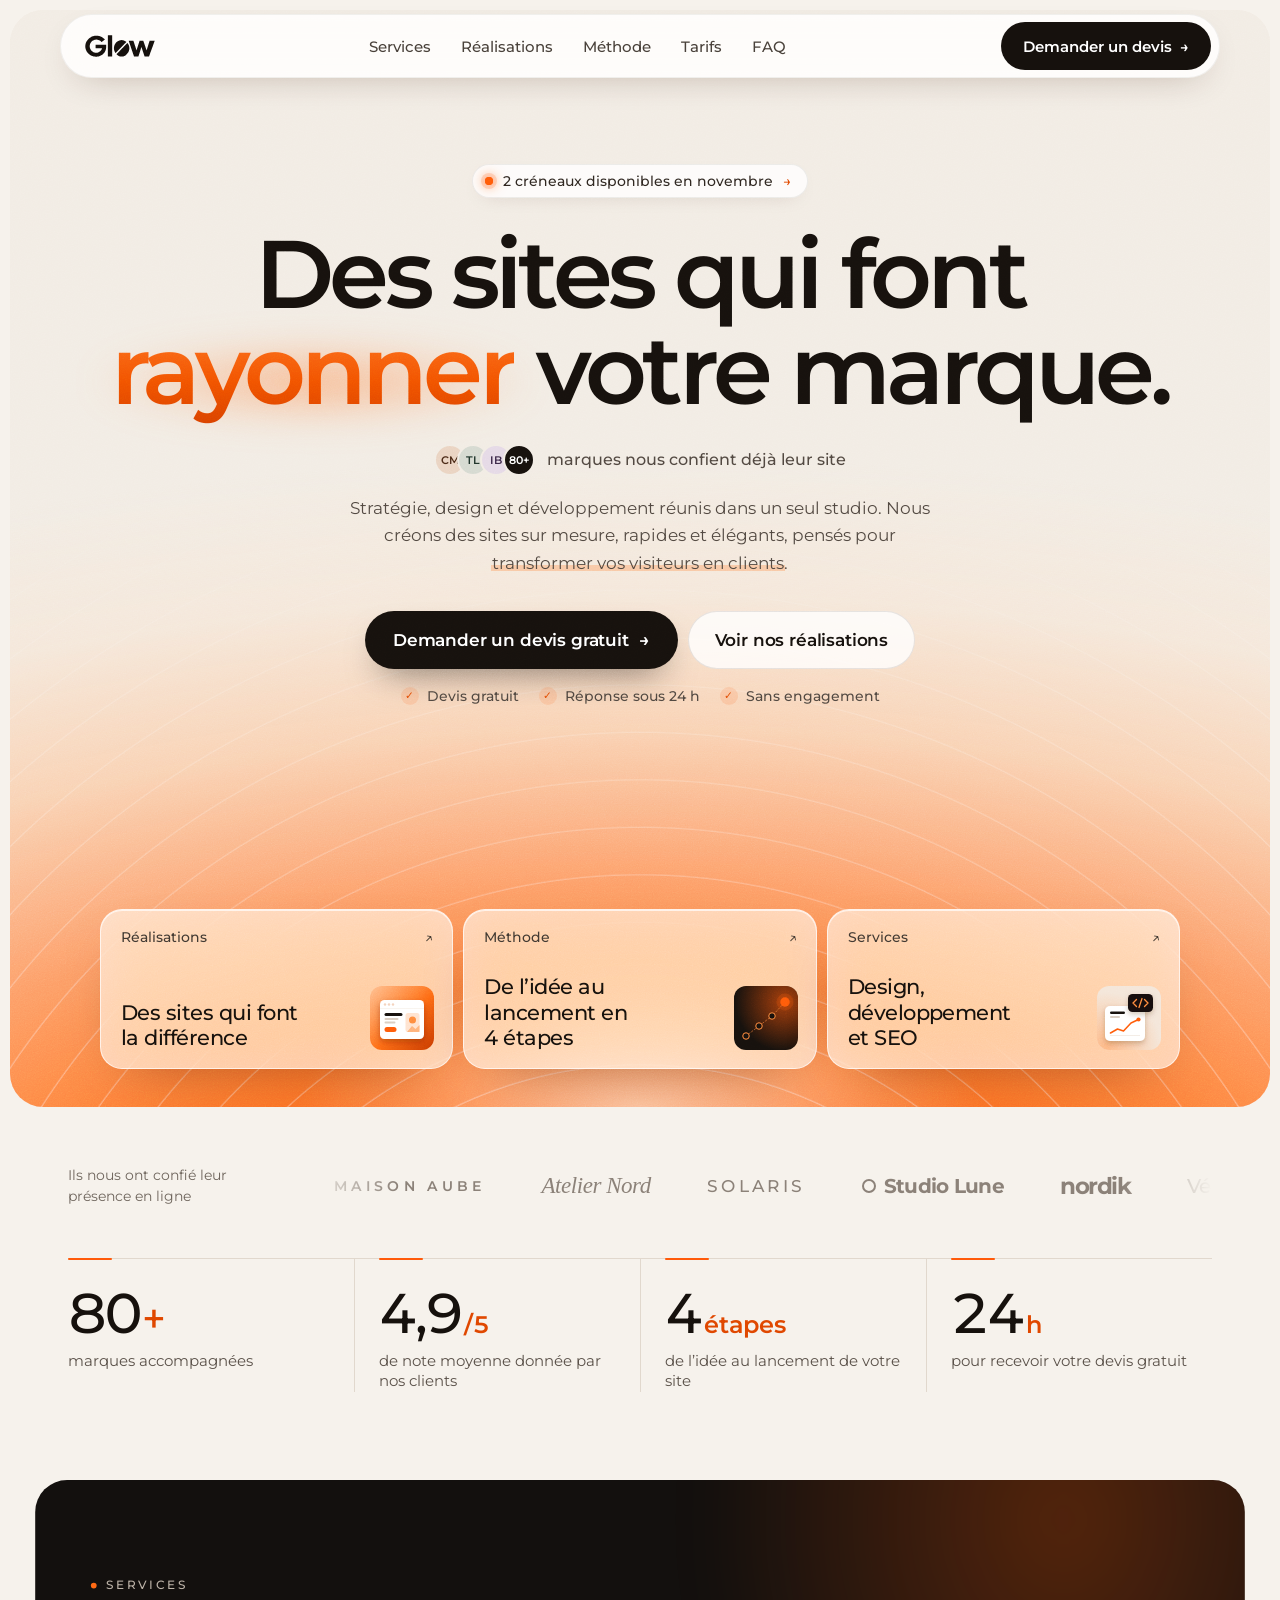
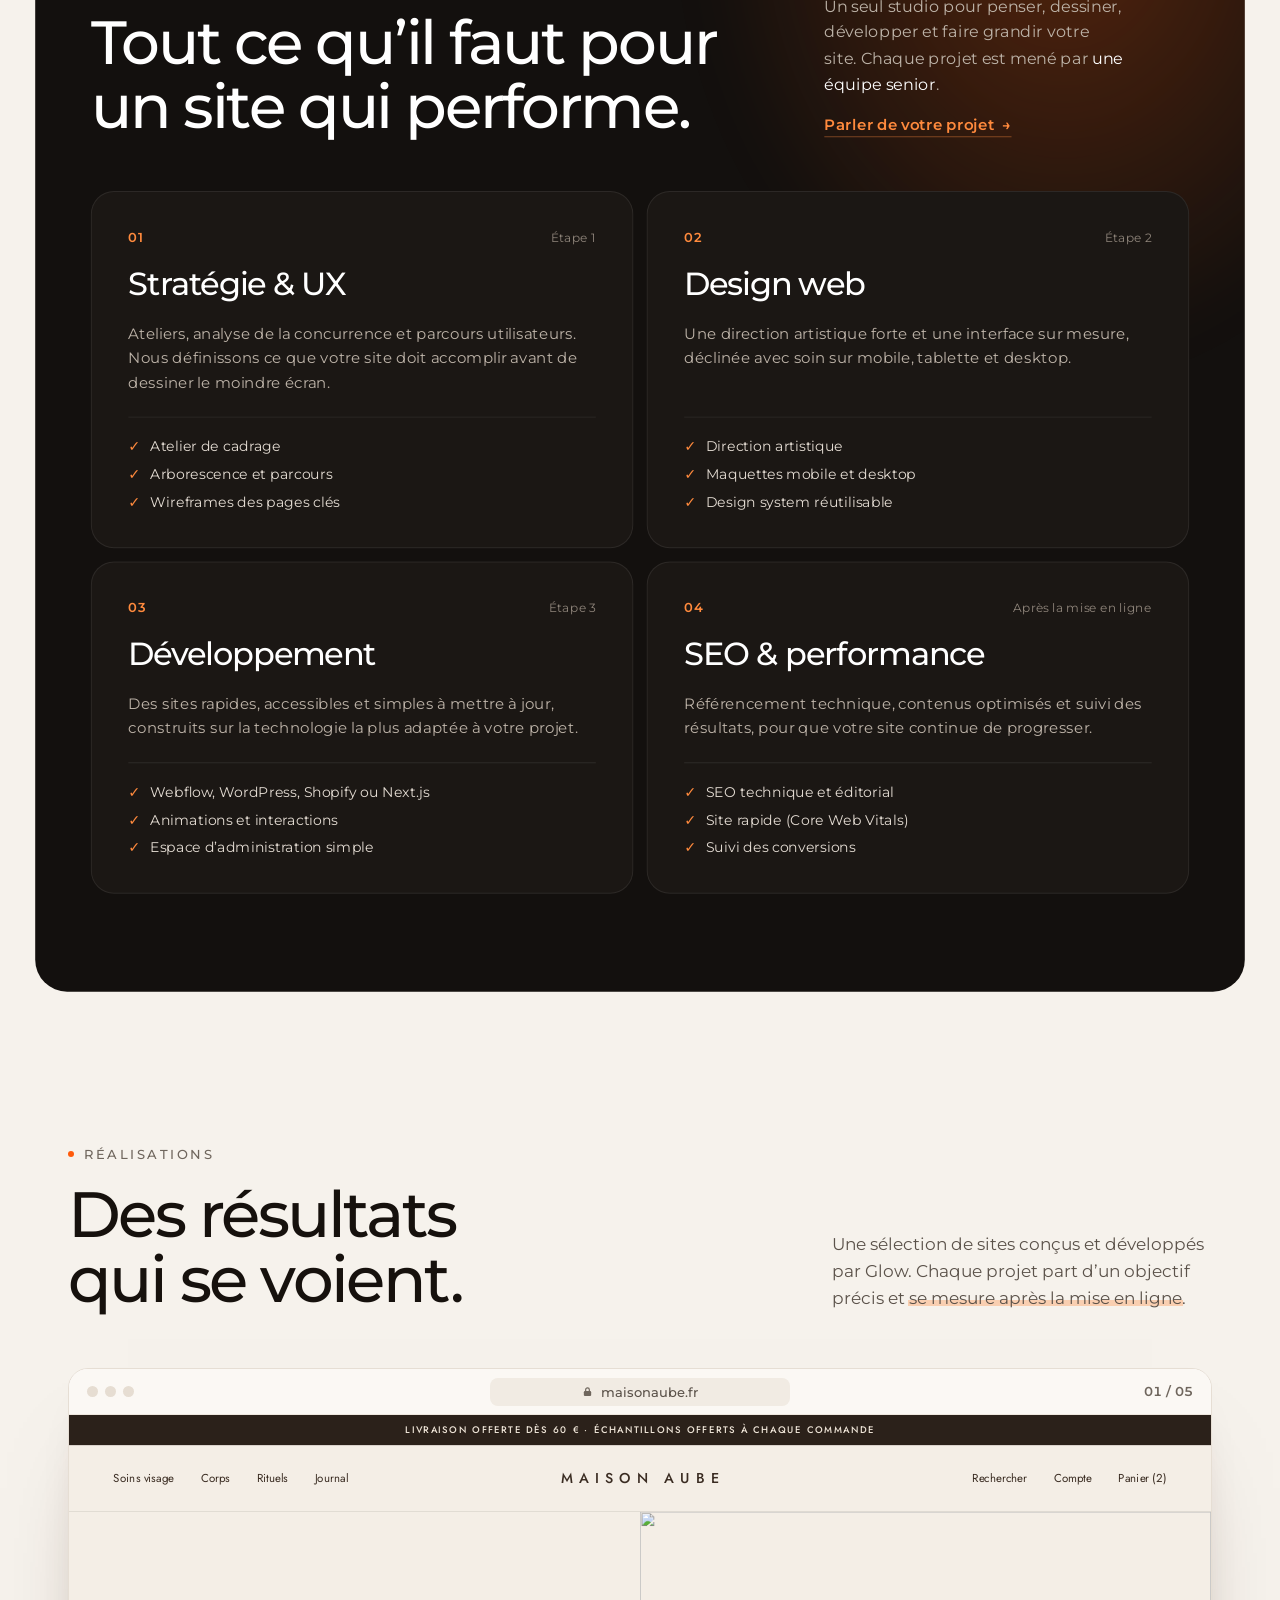
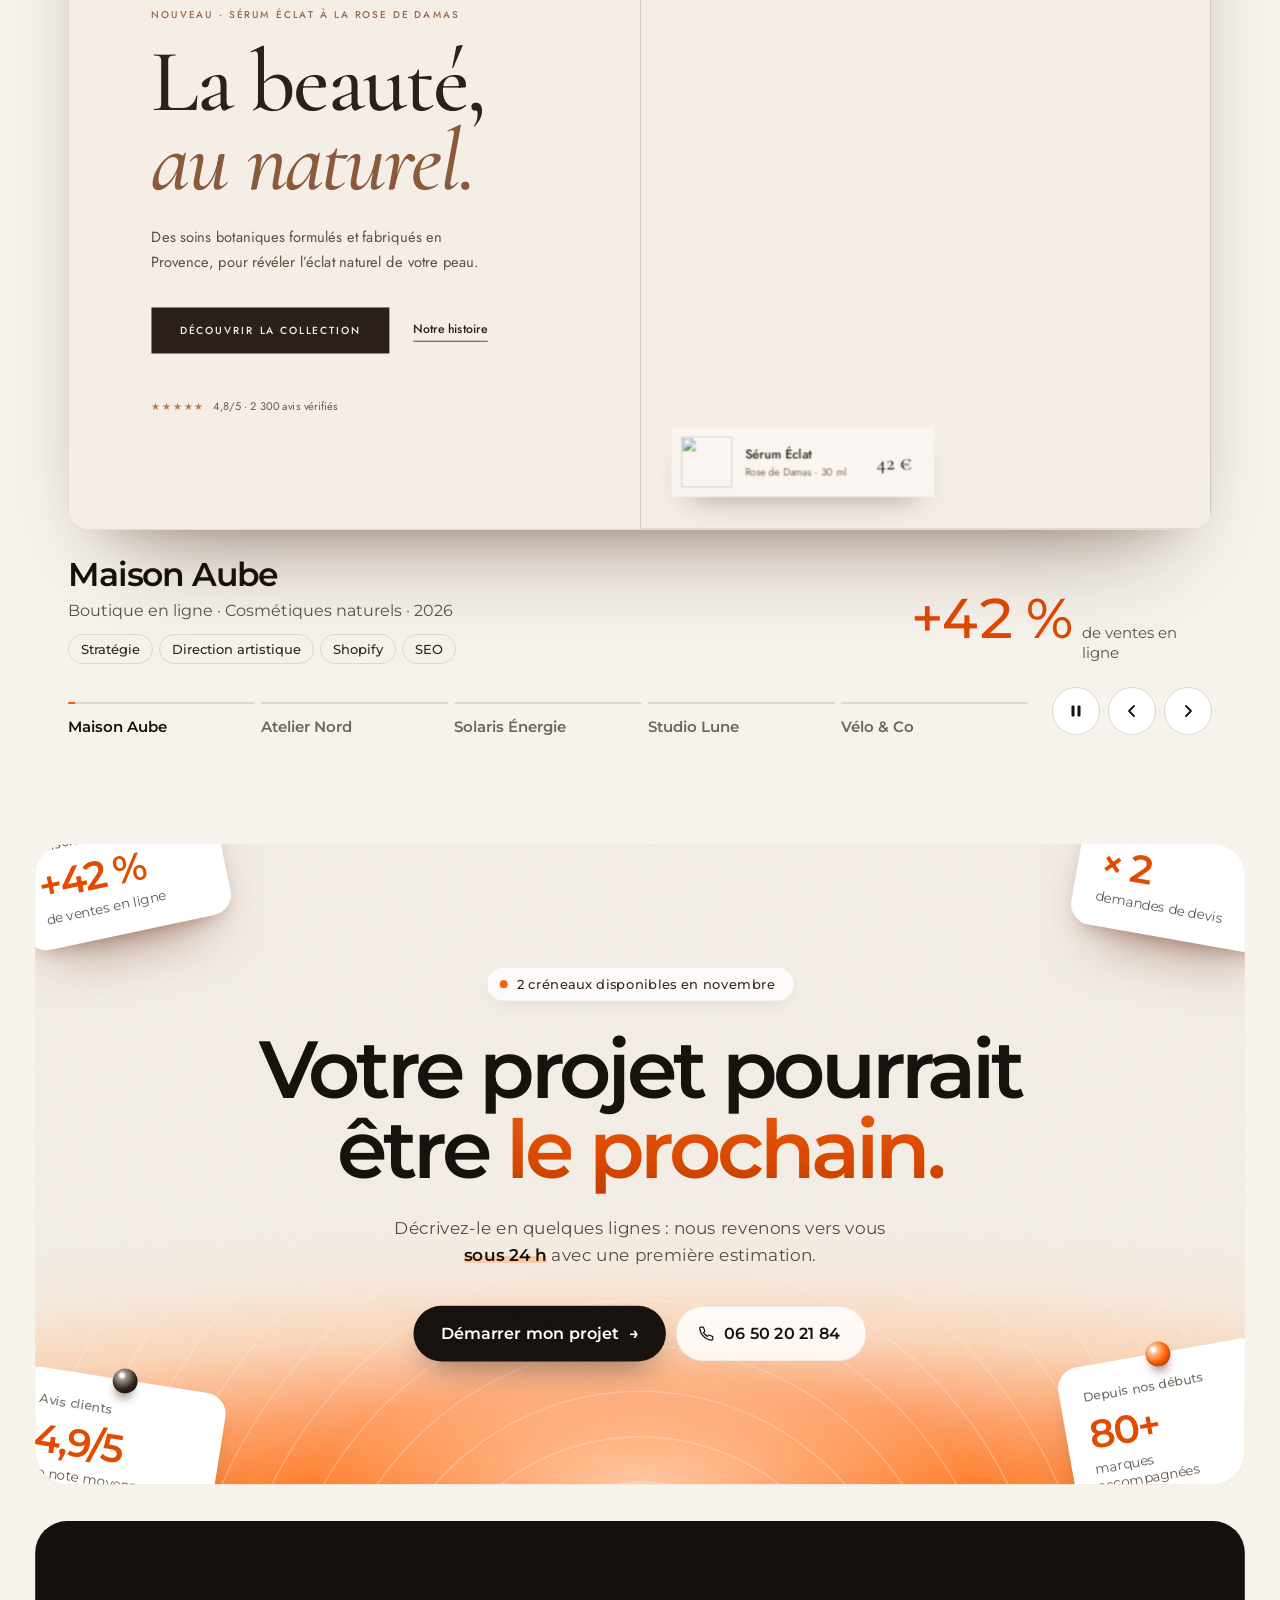
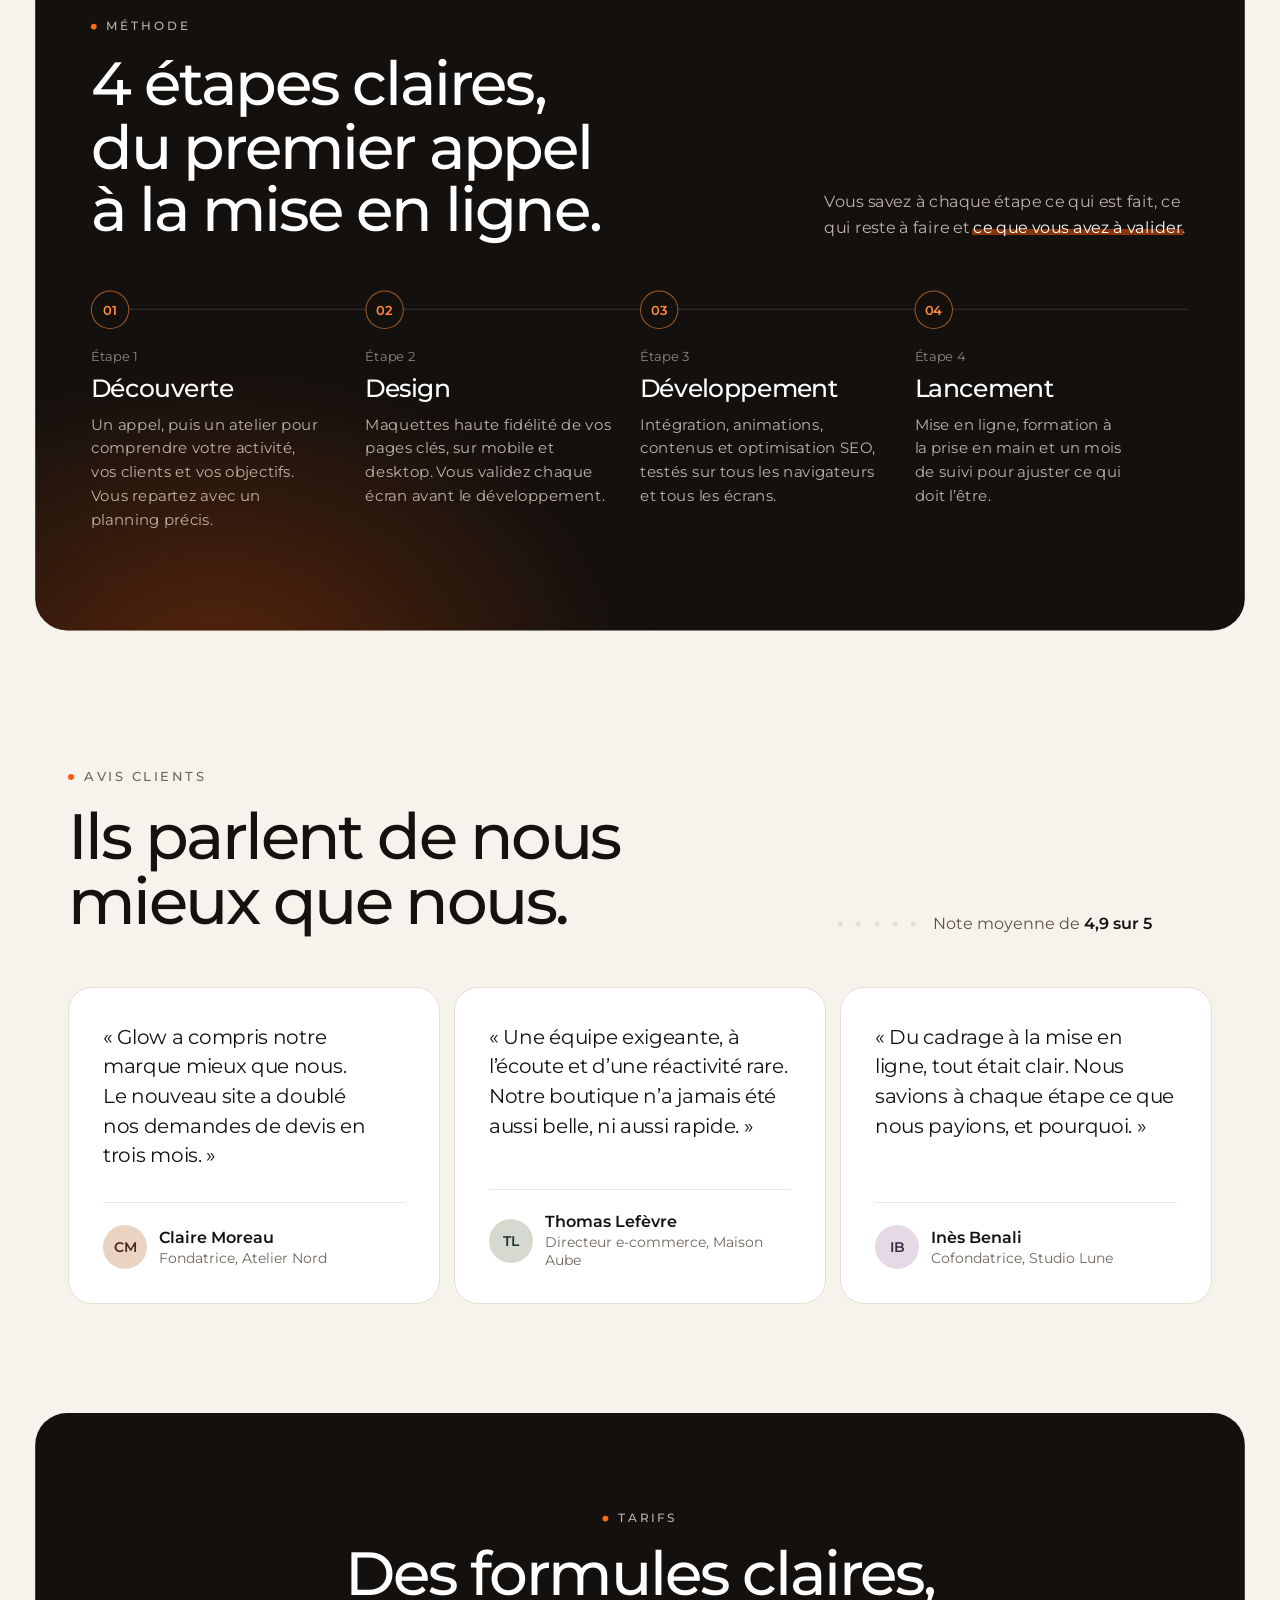
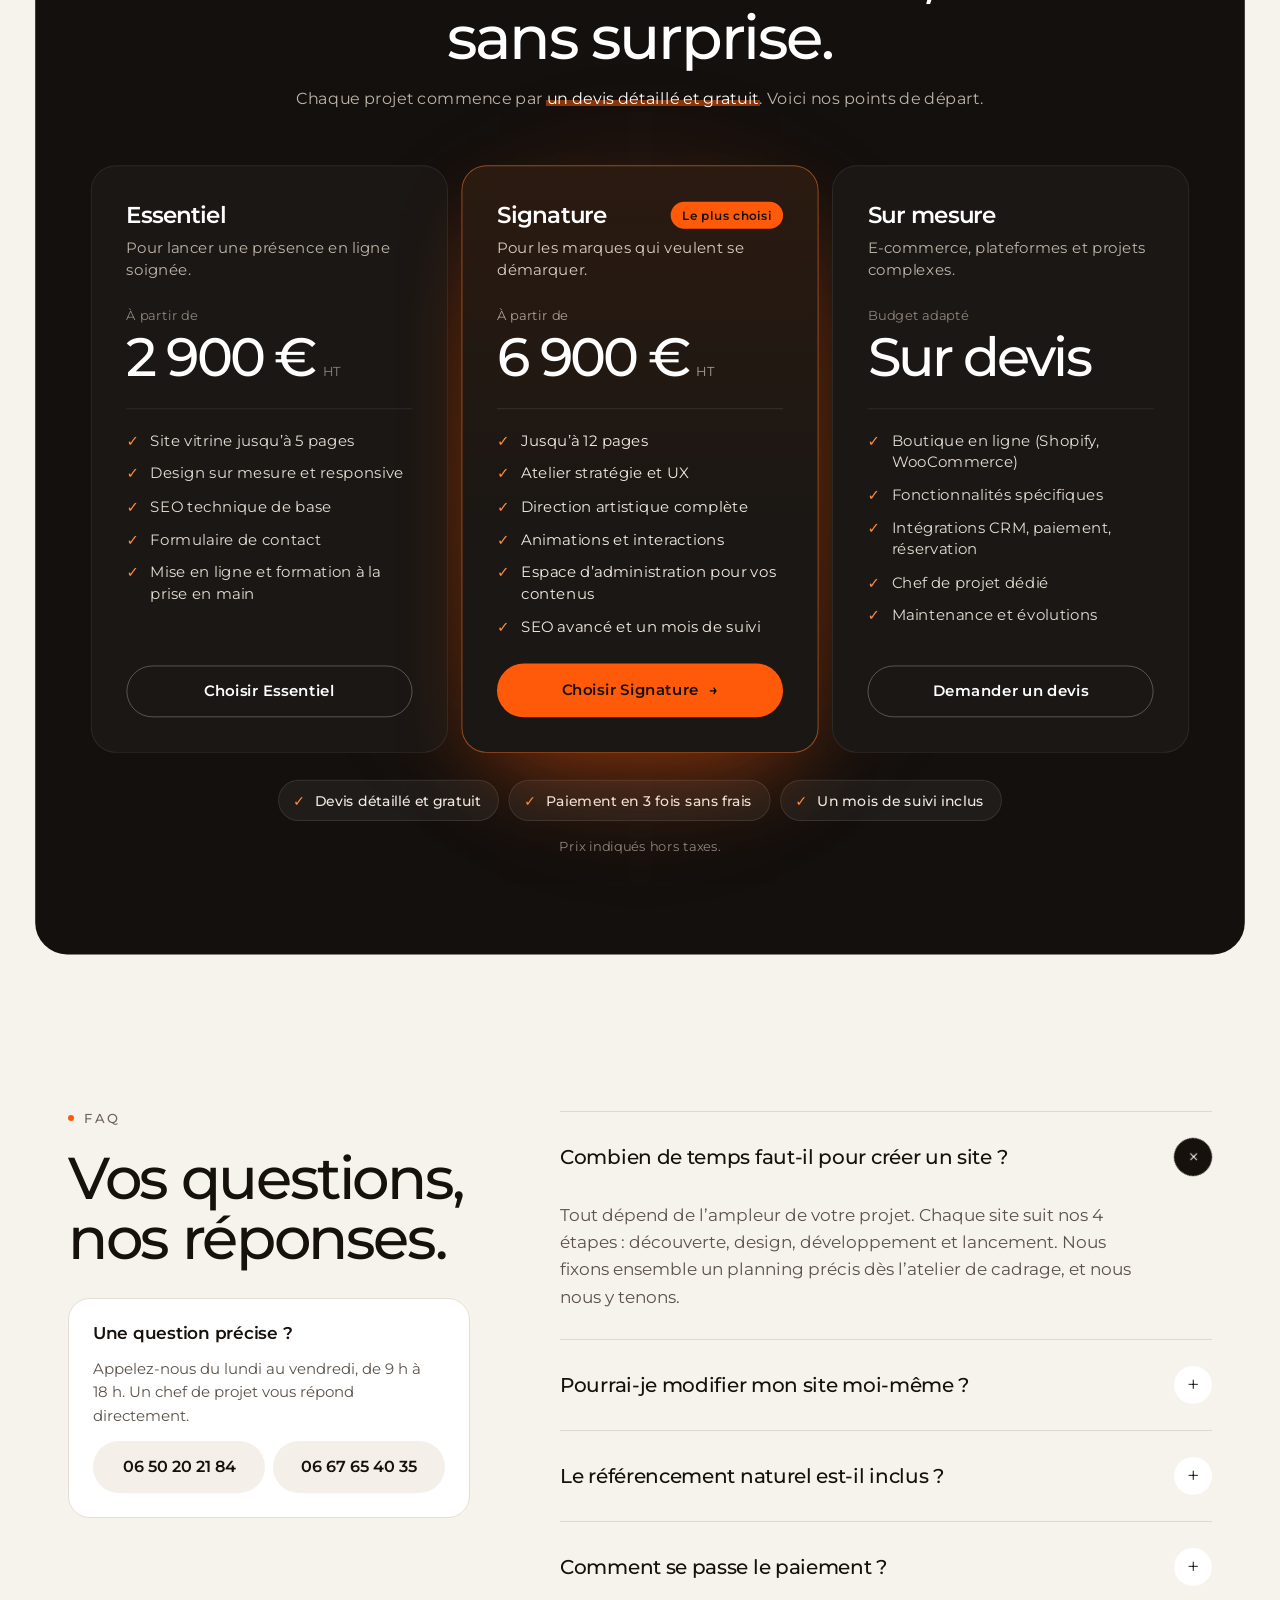
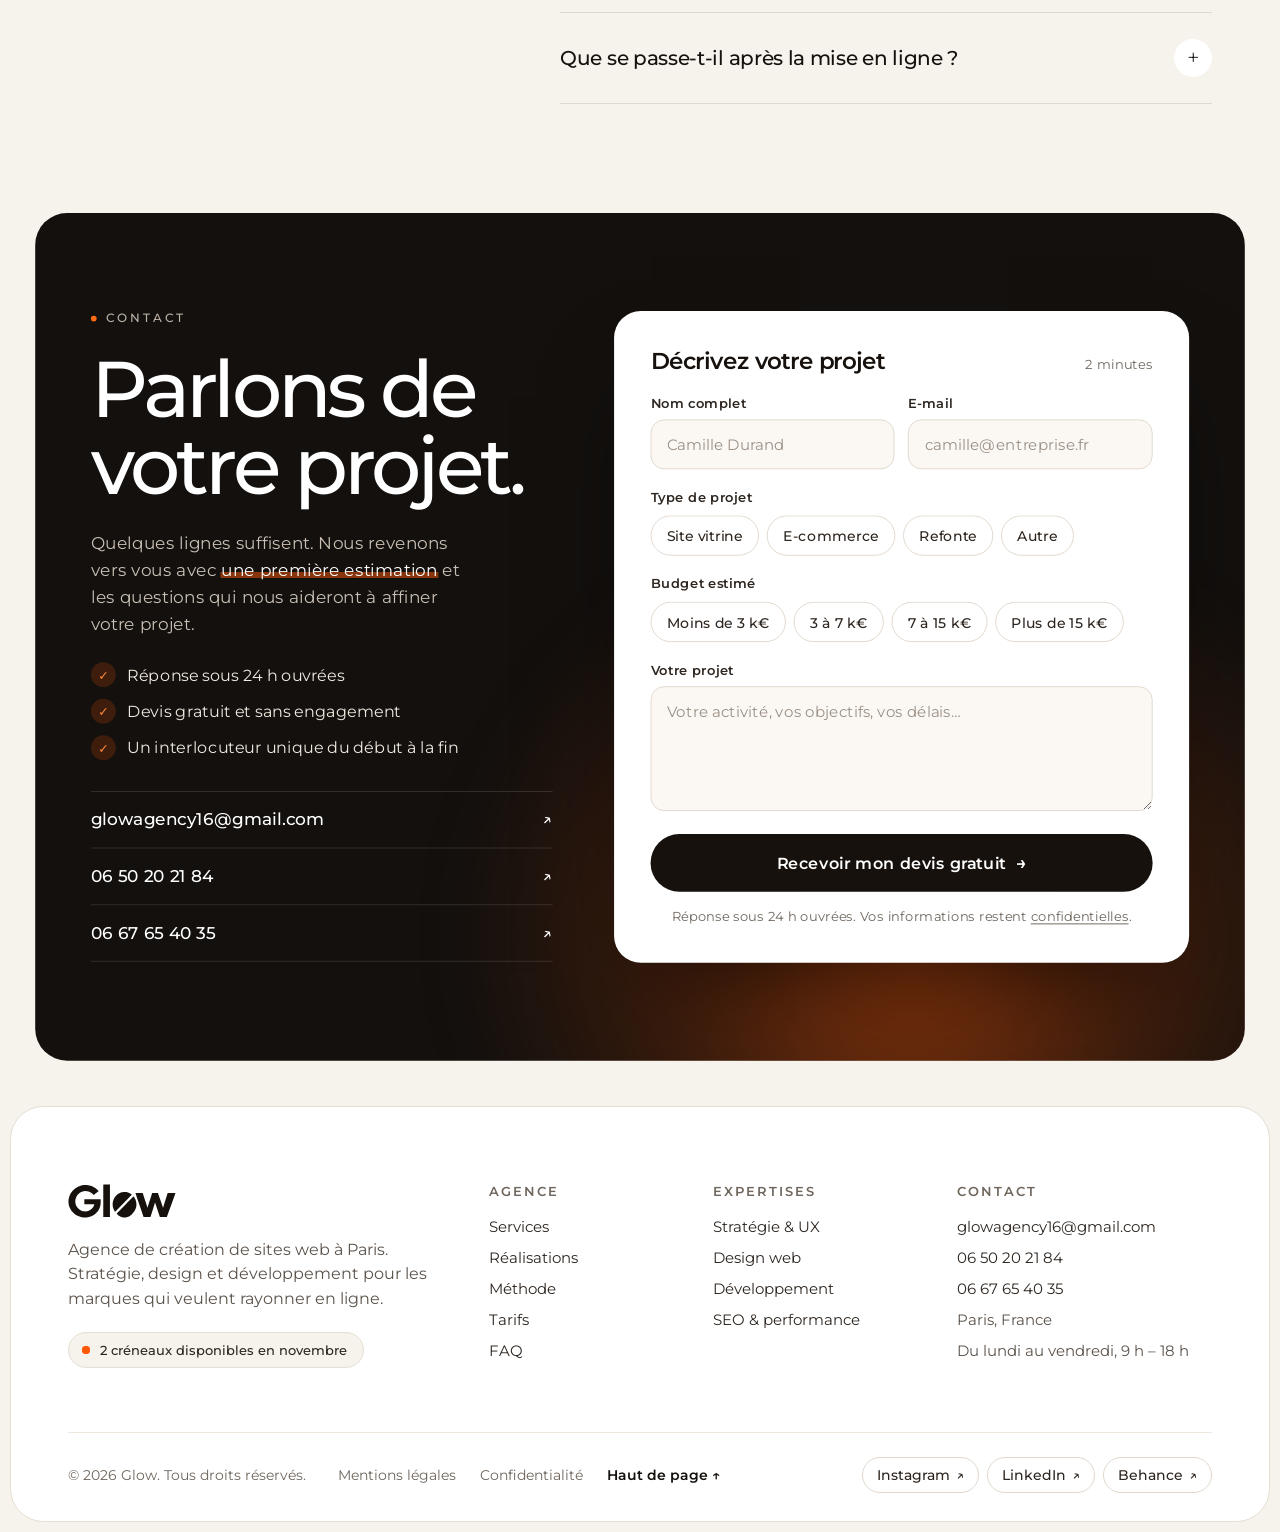
==== commit 135074b8: "Garder le fond noir des sections sombres sur tous les navigateurs Certains navigateurs (modes sombre" ====
--- a/index.html
+++ b/index.html
@@ -3,6 +3,7 @@
 <head>
   <meta charset="utf-8">
   <meta name="viewport" content="width=device-width, initial-scale=1">
+  <meta name="color-scheme" content="only light">
   <title>Glow — Agence de création de sites web</title>
   <meta name="description" content="Glow, agence de création de sites web : des sites sur mesure, rapides et élégants, pensés pour transformer vos visiteurs en clients.">
   <link rel="canonical" href="https://glow-studio.fr/">
--- a/css/styles.css
+++ b/css/styles.css
@@ -5,6 +5,8 @@
    ========================================================================== */
 
 :root {
+  /* Le site garde ses propres couleurs : on refuse les modes sombres automatiques des navigateurs. */
+  color-scheme: only light;
   /* Fonds */
   --bg: #F6F2EC;
   --hero-bg: #F2ECE4;
@@ -705,6 +707,7 @@
   margin: 0 10px;
   border-radius: var(--radius-section);
   background: var(--dark);
+  background-color: #13100E !important;
   color: var(--dark-text);
   transform-origin: 50% 0;
 }
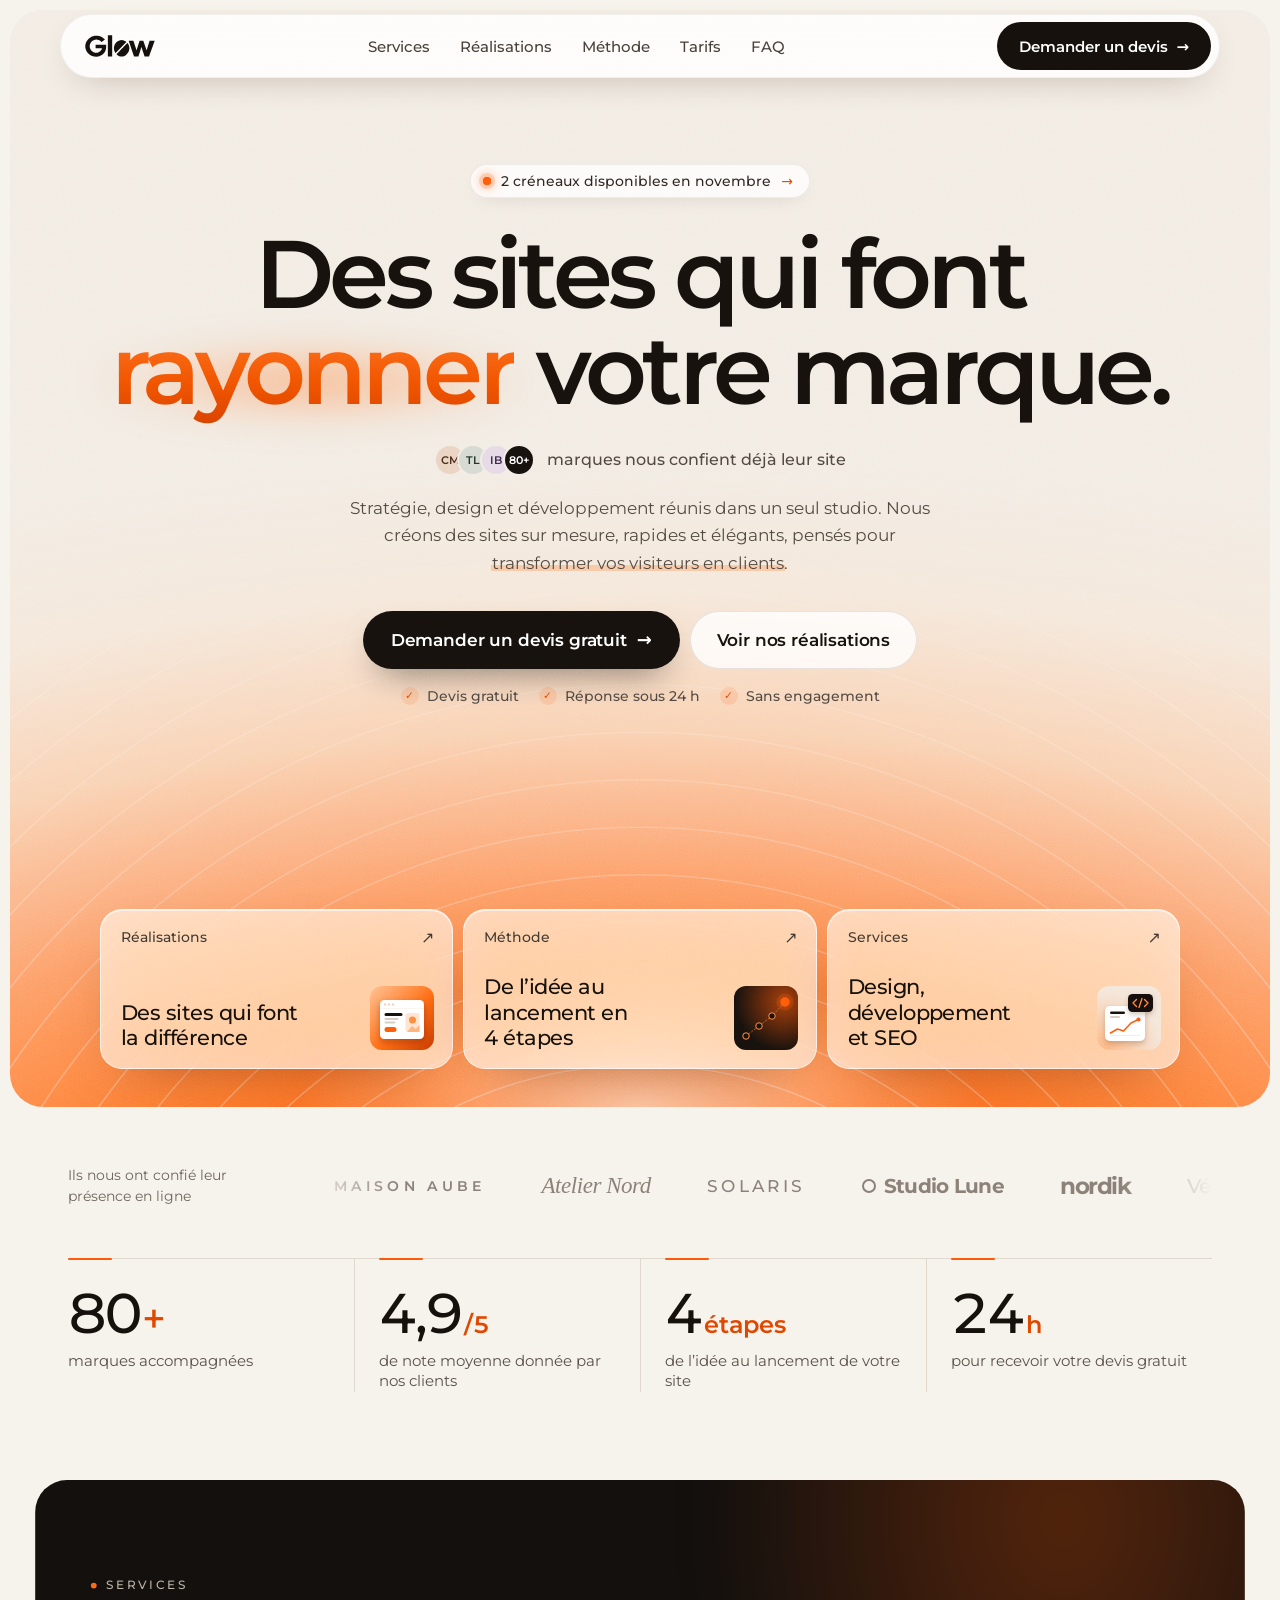
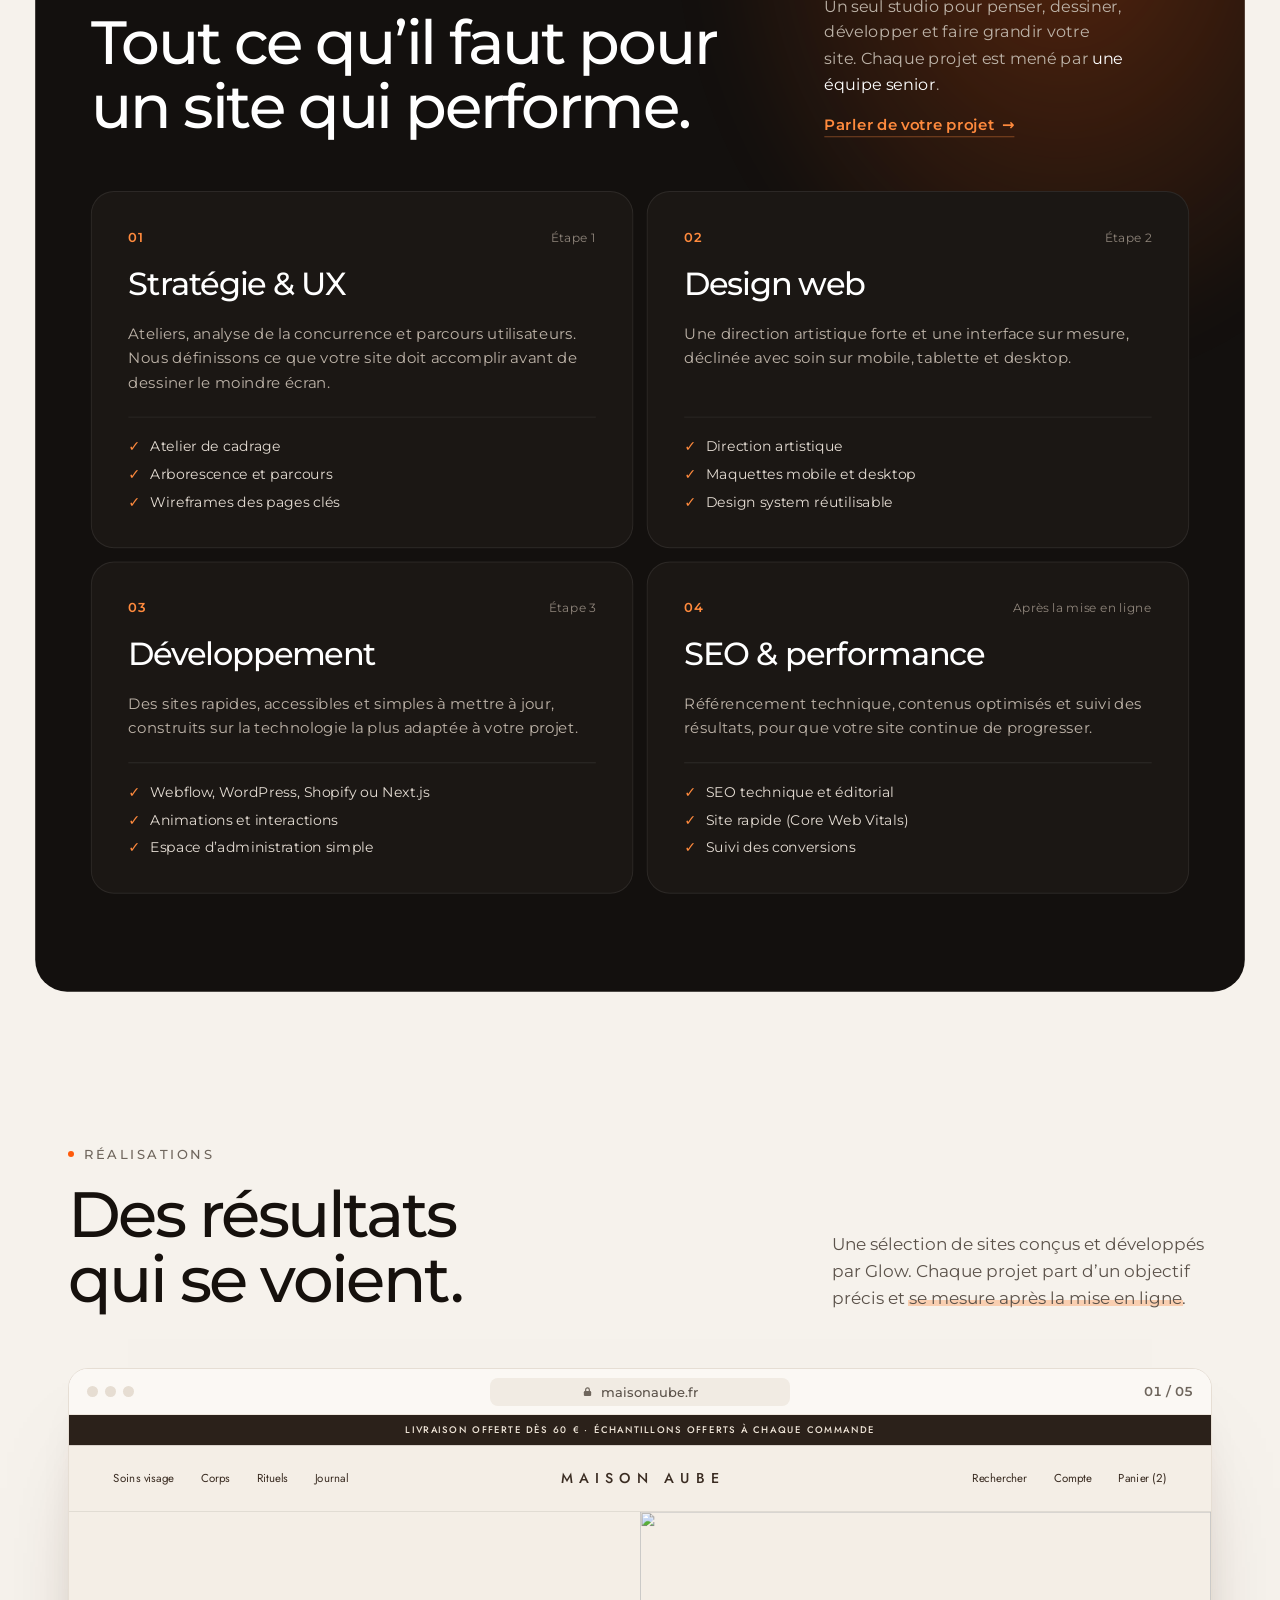
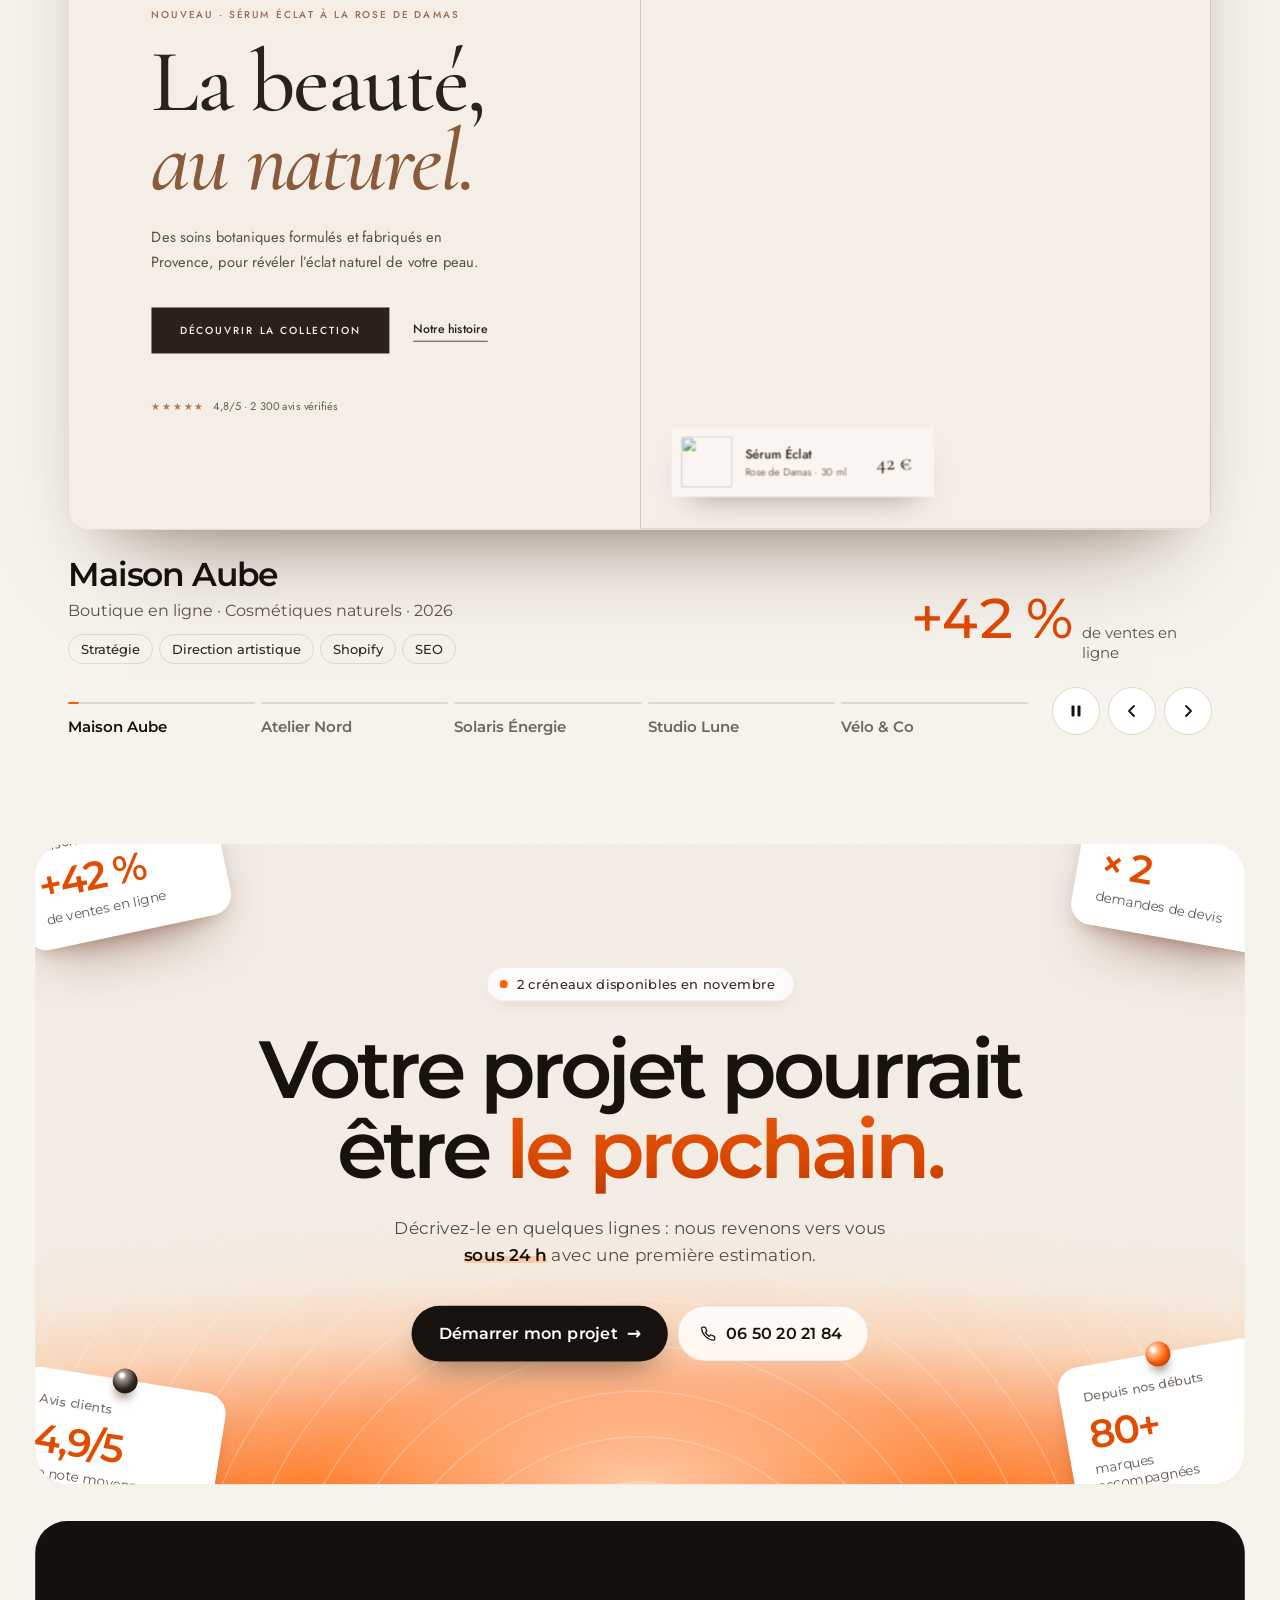
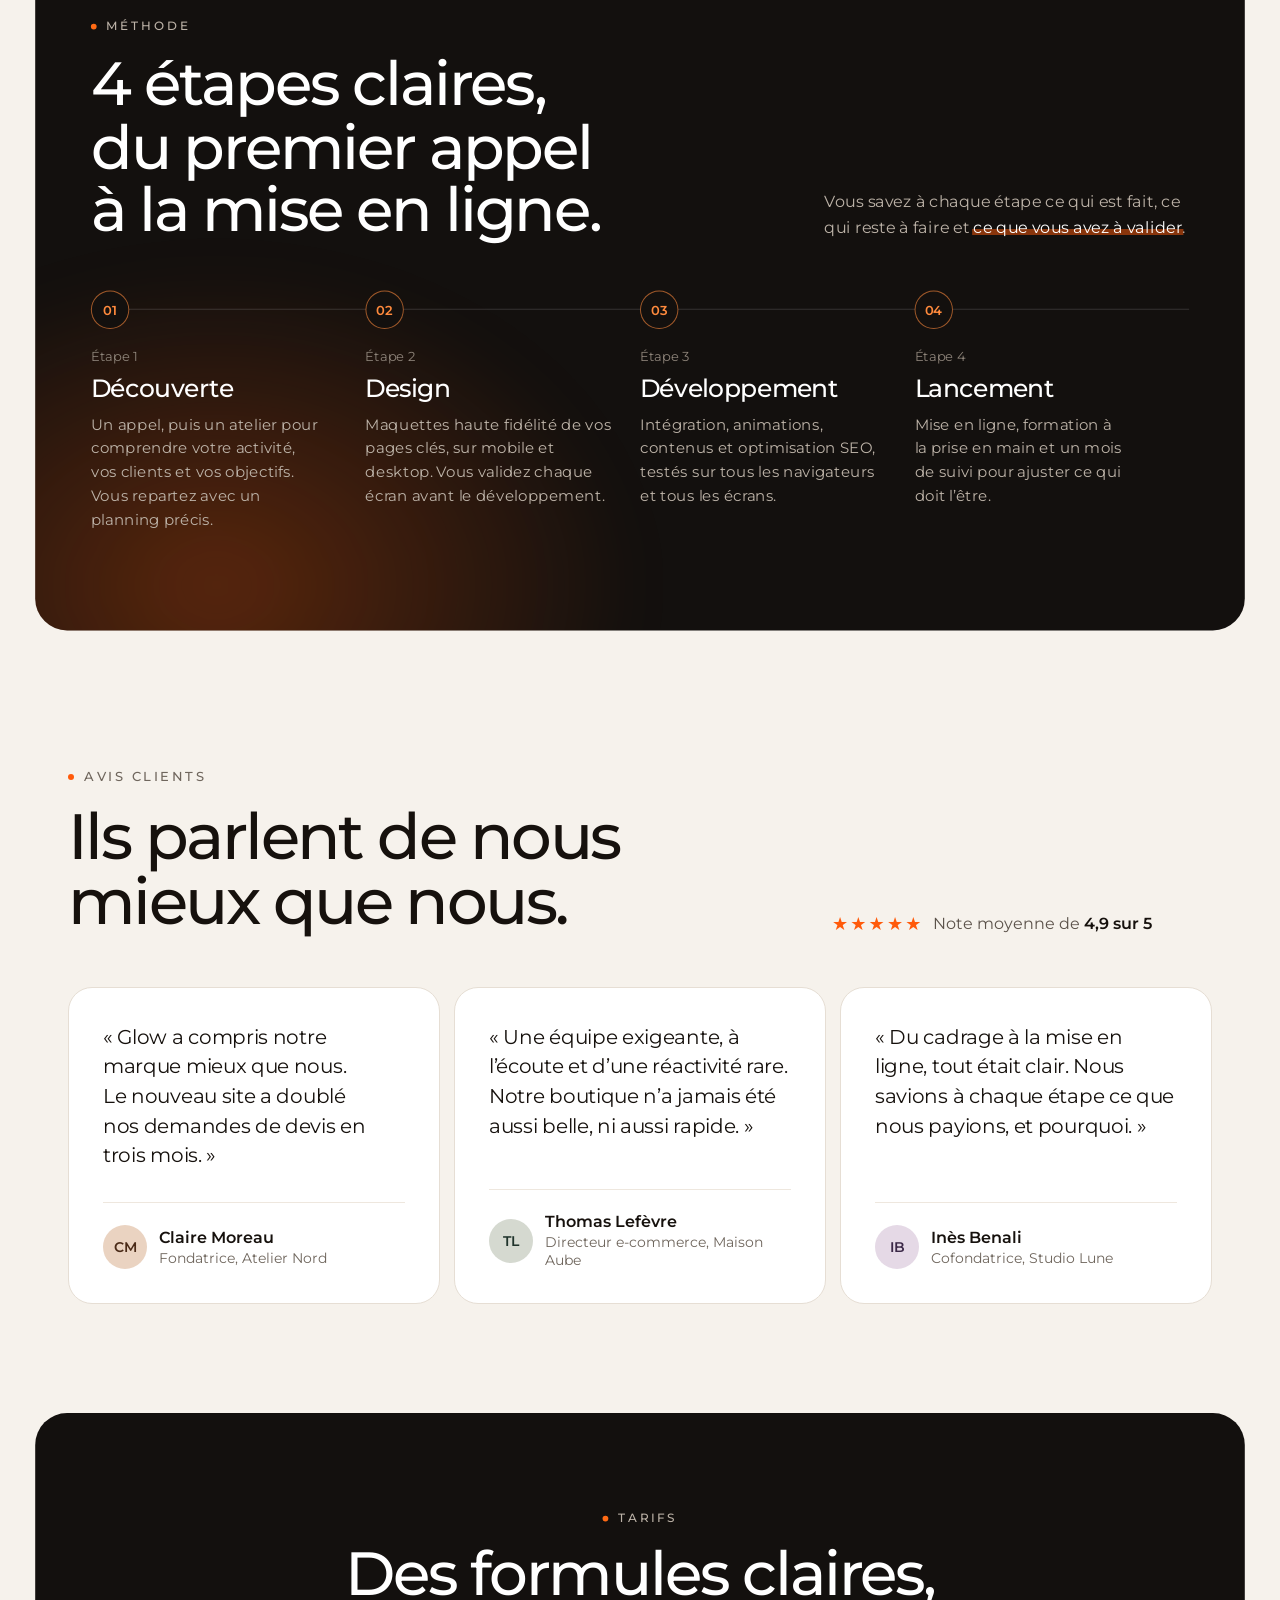
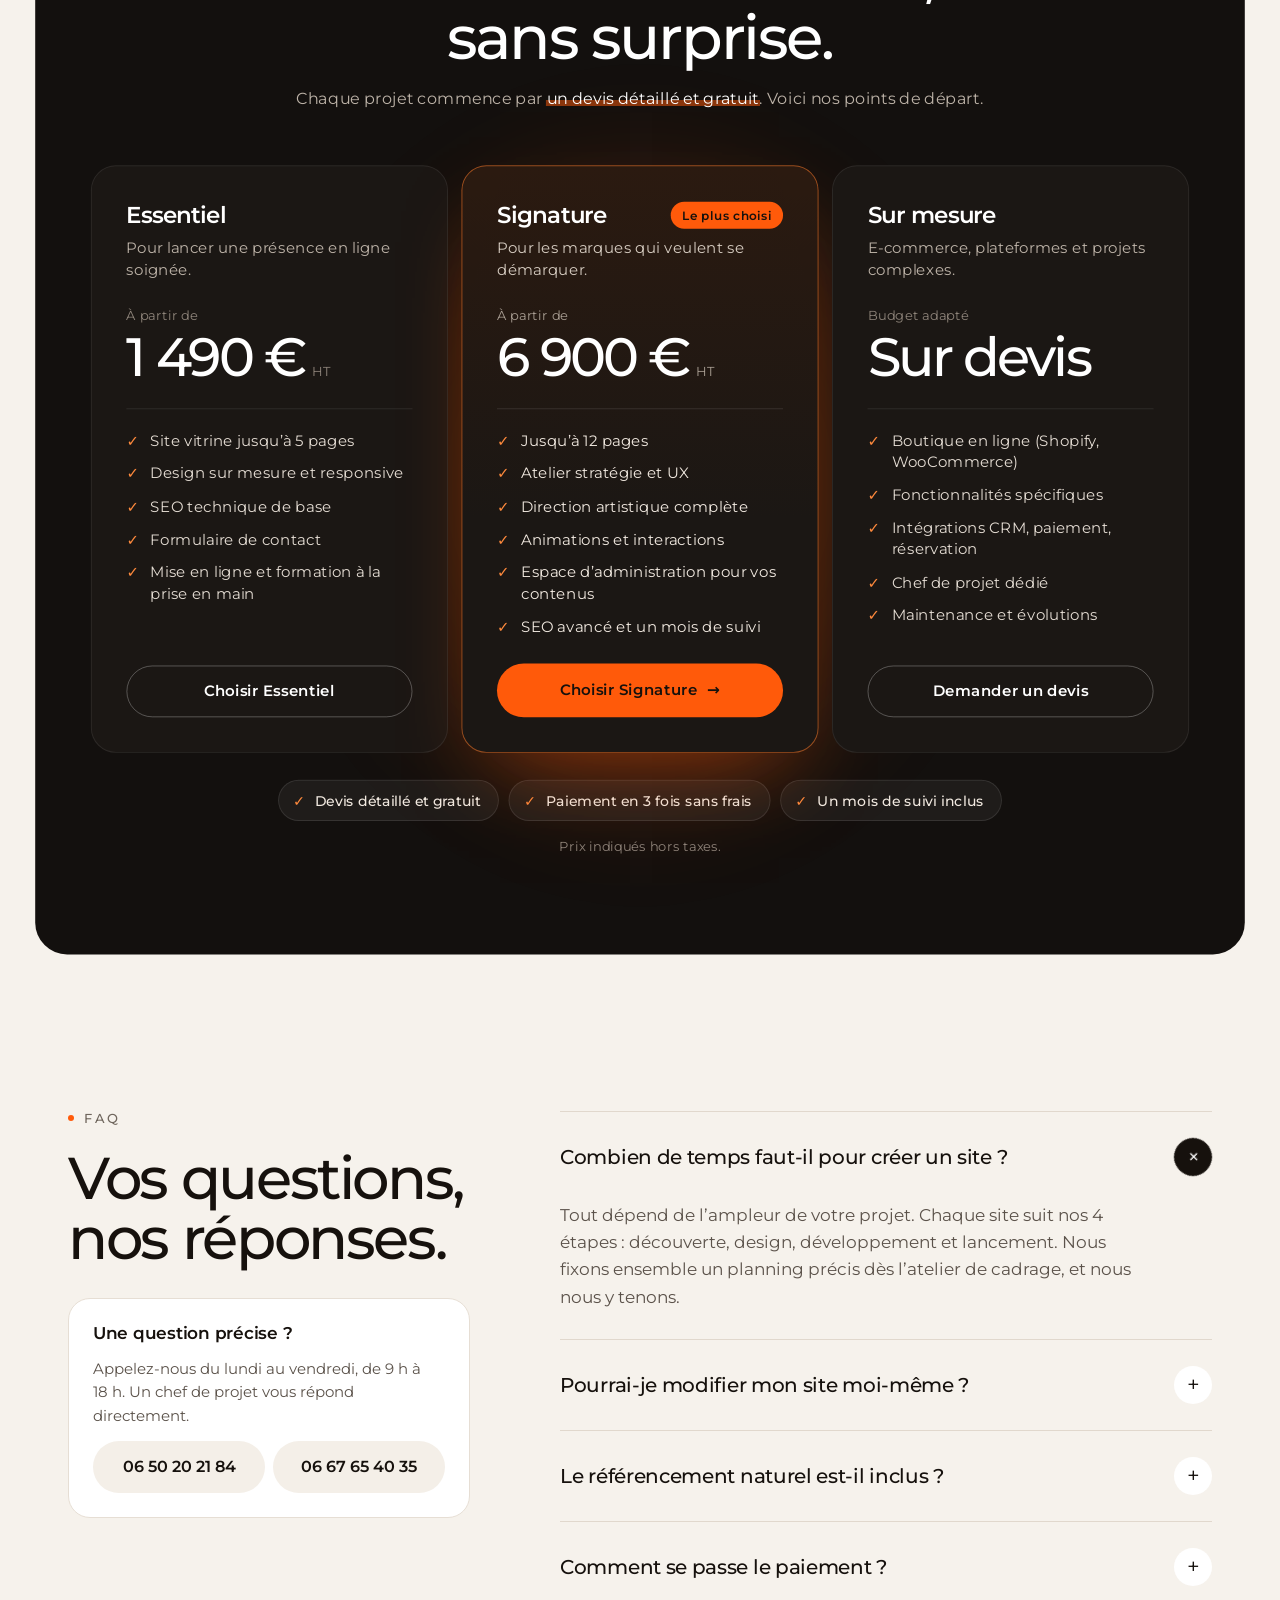
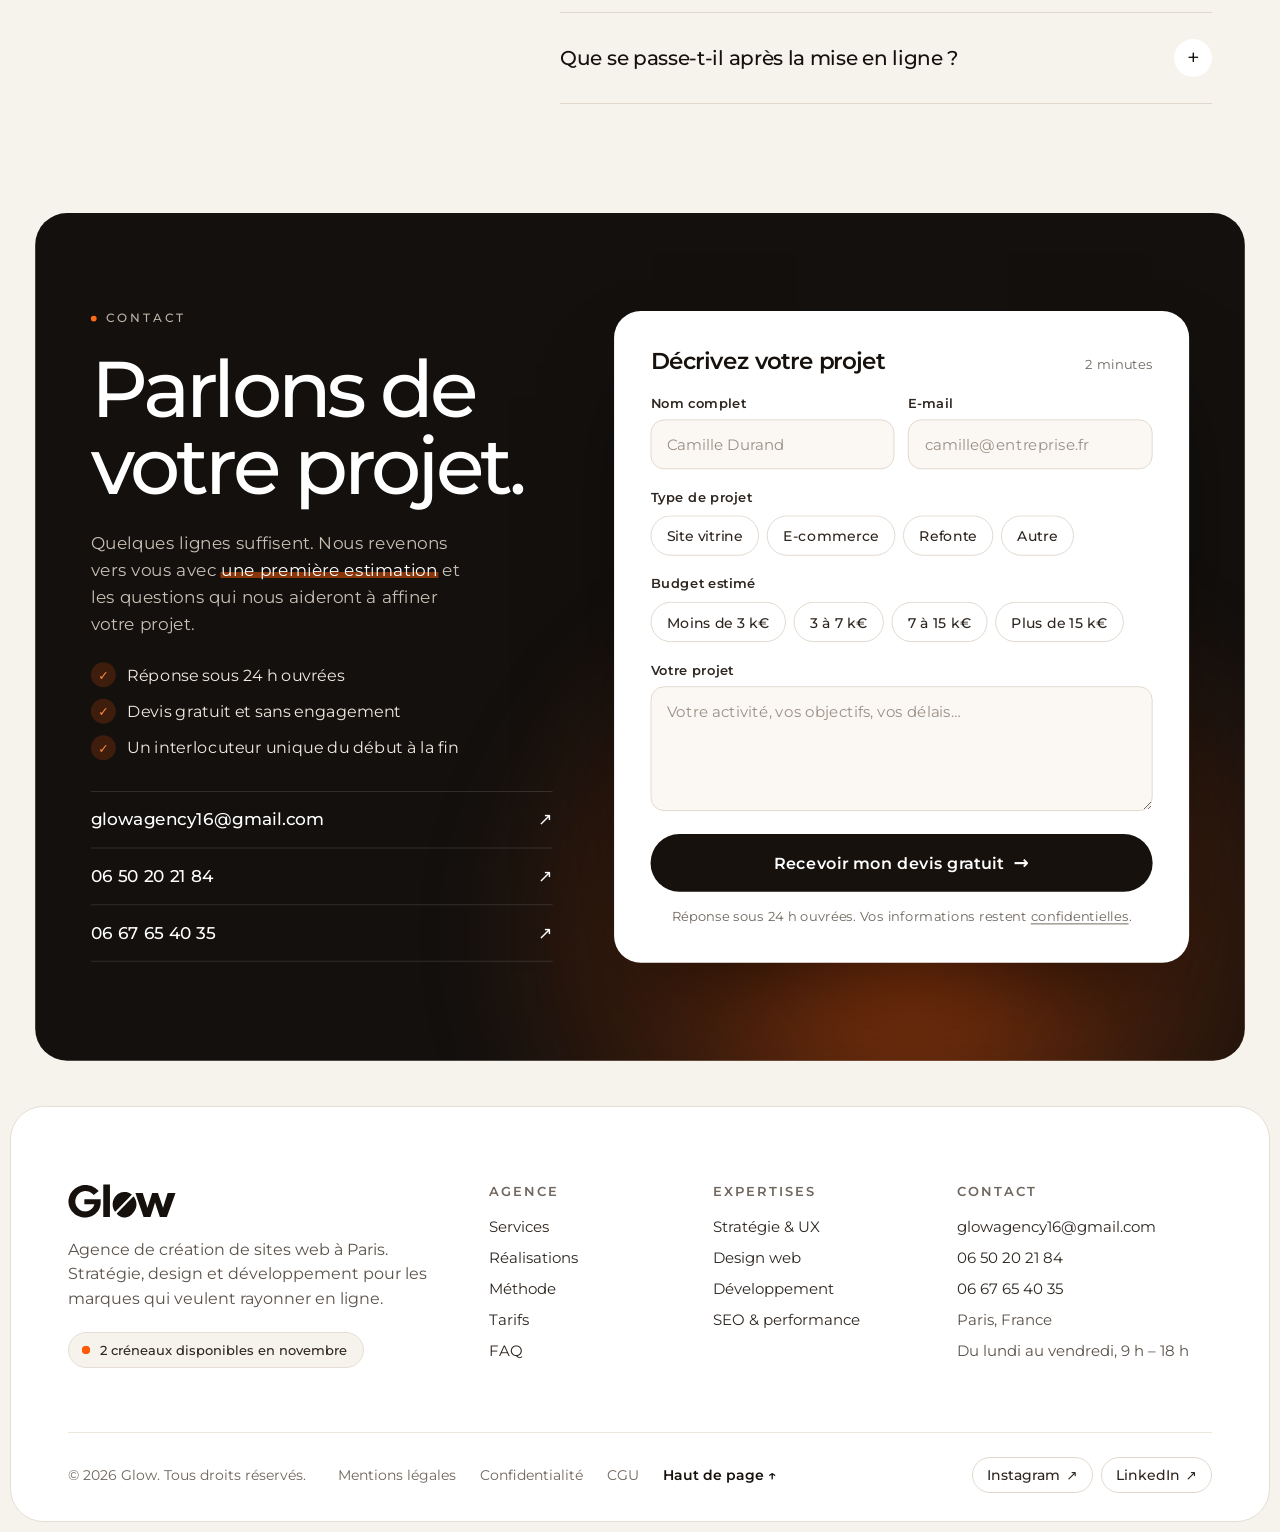
==== commit 33d66a3e: "Mettre à jour les tarifs et finaliser le site avant le nom de domaine - Offre Essentiel à 1 490 € HT" ====
--- a/index.html
+++ b/index.html
@@ -25,14 +25,13 @@
   <link rel="icon" href="assets/favicon-32.png" sizes="32x32" type="image/png">
   <link rel="apple-touch-icon" href="assets/apple-touch-icon.png">
 
-  <link rel="preconnect" href="https://fonts.googleapis.com">
-  <link rel="preconnect" href="https://fonts.gstatic.com" crossorigin>
   <link rel="preconnect" href="https://images.unsplash.com">
-  <link rel="stylesheet" href="https://fonts.googleapis.com/css2?family=Montserrat:wght@400;500;600;700&display=swap">
+  <link rel="preload" href="fonts/montserrat-latin-600-normal.woff2" as="font" type="font/woff2" crossorigin>
+  <link rel="stylesheet" href="css/fonts.css">
   <link rel="stylesheet" href="css/styles.css">
   <link rel="stylesheet" href="css/realisations.css">
   <!-- Polices des sites clients du carrousel : chargées par main.js à l'approche de la section -->
-  <noscript><link rel="stylesheet" href="https://fonts.googleapis.com/css2?family=Anton&amp;family=Cormorant+Garamond:ital,wght@0,500;1,500&amp;family=Fraunces:ital,wght@0,400;1,400&amp;family=Inter+Tight:wght@300;400;500&amp;family=Jost:wght@400;500;600&amp;family=Manrope:wght@500;600;700;800&amp;display=swap"></noscript>
+  <noscript><link rel="stylesheet" href="css/fonts-clients.css"></noscript>
 
   <script>
     (function (c) {
@@ -291,7 +290,7 @@
         et la légende correspondante (.showcase__detail) ; le style vit dans css/realisations.css.
       -->
       <div class="showcase" data-reveal="frame" role="region" aria-roledescription="carrousel" aria-label="Sites réalisés par Glow"
-           data-fonts="https://fonts.googleapis.com/css2?family=Anton&amp;family=Cormorant+Garamond:ital,wght@0,500;1,500&amp;family=Fraunces:ital,wght@0,400;1,400&amp;family=Inter+Tight:wght@300;400;500&amp;family=Jost:wght@400;500;600&amp;family=Manrope:wght@500;600;700;800&amp;display=swap">
+           data-fonts="css/fonts-clients.css">
         <div class="showcase__frame">
           <div class="showcase__bar" aria-hidden="true">
             <span class="showcase__dots"><i></i><i></i><i></i></span>
@@ -697,7 +696,7 @@
             </div>
             <div>
               <p class="plan__from">À partir de</p>
-              <p class="plan__price"><span class="plan__amount">2&nbsp;900&nbsp;€</span><span class="plan__tax">HT</span></p>
+              <p class="plan__price"><span class="plan__amount">1&nbsp;490&nbsp;€</span><span class="plan__tax">HT</span></p>
             </div>
             <ul class="plan__features">
               <li class="check">Site vitrine jusqu’à 5 pages</li>
@@ -949,12 +948,12 @@
         <ul class="footer__legal">
           <li><a href="mentions-legales.html">Mentions légales</a></li>
           <li><a href="mentions-legales.html#confidentialite">Confidentialité</a></li>
+          <li><a href="cgu.html">CGU</a></li>
           <li><a class="footer__top-link" href="#top">Haut de page ↑</a></li>
         </ul>
         <ul class="footer__social" aria-label="Glow sur les réseaux sociaux">
           <li><a href="https://www.instagram.com/" target="_blank" rel="noopener">Instagram <span aria-hidden="true">↗</span></a></li>
           <li><a href="https://www.linkedin.com/" target="_blank" rel="noopener">LinkedIn <span aria-hidden="true">↗</span></a></li>
-          <li><a href="https://www.behance.net/" target="_blank" rel="noopener">Behance <span aria-hidden="true">↗</span></a></li>
         </ul>
       </div>
     </div>
--- a/css/fonts.css
+++ b/css/fonts.css
@@ -0,0 +1,73 @@
+/* Polices du site — hébergées sur le site (aucun appel à Google Fonts) */
+
+@font-face {
+  font-family: 'Montserrat';
+  font-style: normal;
+  font-display: swap;
+  font-weight: 400;
+  src: url(../fonts/montserrat-latin-ext-400-normal.woff2) format('woff2');
+  unicode-range: U+0100-02BA,U+02BD-02C5,U+02C7-02CC,U+02CE-02D7,U+02DD-02FF,U+0304,U+0308,U+0329,U+1D00-1DBF,U+1E00-1E9F,U+1EF2-1EFF,U+2020,U+20A0-20AB,U+20AD-20C0,U+2113,U+2C60-2C7F,U+A720-A7FF;
+}
+
+@font-face {
+  font-family: 'Montserrat';
+  font-style: normal;
+  font-display: swap;
+  font-weight: 400;
+  src: url(../fonts/montserrat-latin-400-normal.woff2) format('woff2');
+  unicode-range: U+0000-00FF,U+0131,U+0152-0153,U+02BB-02BC,U+02C6,U+02DA,U+02DC,U+0304,U+0308,U+0329,U+2000-206F,U+20AC,U+2122,U+2191,U+2193,U+2212,U+2215,U+FEFF,U+FFFD;
+}
+
+@font-face {
+  font-family: 'Montserrat';
+  font-style: normal;
+  font-display: swap;
+  font-weight: 500;
+  src: url(../fonts/montserrat-latin-ext-500-normal.woff2) format('woff2');
+  unicode-range: U+0100-02BA,U+02BD-02C5,U+02C7-02CC,U+02CE-02D7,U+02DD-02FF,U+0304,U+0308,U+0329,U+1D00-1DBF,U+1E00-1E9F,U+1EF2-1EFF,U+2020,U+20A0-20AB,U+20AD-20C0,U+2113,U+2C60-2C7F,U+A720-A7FF;
+}
+
+@font-face {
+  font-family: 'Montserrat';
+  font-style: normal;
+  font-display: swap;
+  font-weight: 500;
+  src: url(../fonts/montserrat-latin-500-normal.woff2) format('woff2');
+  unicode-range: U+0000-00FF,U+0131,U+0152-0153,U+02BB-02BC,U+02C6,U+02DA,U+02DC,U+0304,U+0308,U+0329,U+2000-206F,U+20AC,U+2122,U+2191,U+2193,U+2212,U+2215,U+FEFF,U+FFFD;
+}
+
+@font-face {
+  font-family: 'Montserrat';
+  font-style: normal;
+  font-display: swap;
+  font-weight: 600;
+  src: url(../fonts/montserrat-latin-ext-600-normal.woff2) format('woff2');
+  unicode-range: U+0100-02BA,U+02BD-02C5,U+02C7-02CC,U+02CE-02D7,U+02DD-02FF,U+0304,U+0308,U+0329,U+1D00-1DBF,U+1E00-1E9F,U+1EF2-1EFF,U+2020,U+20A0-20AB,U+20AD-20C0,U+2113,U+2C60-2C7F,U+A720-A7FF;
+}
+
+@font-face {
+  font-family: 'Montserrat';
+  font-style: normal;
+  font-display: swap;
+  font-weight: 600;
+  src: url(../fonts/montserrat-latin-600-normal.woff2) format('woff2');
+  unicode-range: U+0000-00FF,U+0131,U+0152-0153,U+02BB-02BC,U+02C6,U+02DA,U+02DC,U+0304,U+0308,U+0329,U+2000-206F,U+20AC,U+2122,U+2191,U+2193,U+2212,U+2215,U+FEFF,U+FFFD;
+}
+
+@font-face {
+  font-family: 'Montserrat';
+  font-style: normal;
+  font-display: swap;
+  font-weight: 700;
+  src: url(../fonts/montserrat-latin-ext-700-normal.woff2) format('woff2');
+  unicode-range: U+0100-02BA,U+02BD-02C5,U+02C7-02CC,U+02CE-02D7,U+02DD-02FF,U+0304,U+0308,U+0329,U+1D00-1DBF,U+1E00-1E9F,U+1EF2-1EFF,U+2020,U+20A0-20AB,U+20AD-20C0,U+2113,U+2C60-2C7F,U+A720-A7FF;
+}
+
+@font-face {
+  font-family: 'Montserrat';
+  font-style: normal;
+  font-display: swap;
+  font-weight: 700;
+  src: url(../fonts/montserrat-latin-700-normal.woff2) format('woff2');
+  unicode-range: U+0000-00FF,U+0131,U+0152-0153,U+02BB-02BC,U+02C6,U+02DA,U+02DC,U+0304,U+0308,U+0329,U+2000-206F,U+20AC,U+2122,U+2191,U+2193,U+2212,U+2215,U+FEFF,U+FFFD;
+}
--- a/css/styles.css
+++ b/css/styles.css
@@ -1646,13 +1646,17 @@
   border: 1px solid var(--card-line);
 }
 .legal__card + .legal__card { margin-top: 14px; }
+.notfound { min-height: 70vh; display: flex; flex-direction: column; justify-content: center; }
+.notfound .eyebrow { margin: 0 0 18px; }
+.notfound__actions { margin-top: 32px; display: flex; flex-wrap: wrap; gap: 12px; }
+.notfound__actions .btn--primary { height: 58px; padding: 0 28px; font-size: 16.5px; letter-spacing: -0.01em; }
 .legal h2 { scroll-margin-top: 100px; margin: 0 0 18px; font-size: clamp(26px, 3vw, 34px); line-height: 1.1; letter-spacing: -0.035em; font-weight: 500; }
 .legal h3 { margin: 30px 0 10px; font-size: 18px; letter-spacing: -0.015em; font-weight: 600; }
 .legal p, .legal li { font-size: 16px; line-height: 1.7; color: var(--muted); }
 .legal p { margin: 0 0 12px; }
 .legal ul { margin: 0 0 12px; padding-left: 20px; }
-.legal a { color: var(--ink); text-decoration: underline; text-underline-offset: 2px; }
-.legal a:hover { color: var(--orange-deep); }
+.legal a:not(.btn) { color: var(--ink); text-decoration: underline; text-underline-offset: 2px; }
+.legal a:not(.btn):hover { color: var(--orange-deep); }
 .legal strong { color: var(--ink-2); font-weight: 600; }
 .todo { padding: 1px 6px; border-radius: 6px; background: #FFEEE2; color: #B43A00; font-weight: 500; }
 
--- a/css/fonts-clients.css
+++ b/css/fonts-clients.css
@@ -0,0 +1,271 @@
+/* Polices des sites clients du carrousel — hébergées sur le site (aucun appel à Google Fonts) */
+
+@font-face {
+  font-family: 'Anton';
+  font-style: normal;
+  font-display: swap;
+  font-weight: 400;
+  src: url(../fonts/anton-latin-ext-400-normal.woff2) format('woff2');
+  unicode-range: U+0100-02BA,U+02BD-02C5,U+02C7-02CC,U+02CE-02D7,U+02DD-02FF,U+0304,U+0308,U+0329,U+1D00-1DBF,U+1E00-1E9F,U+1EF2-1EFF,U+2020,U+20A0-20AB,U+20AD-20C0,U+2113,U+2C60-2C7F,U+A720-A7FF;
+}
+
+@font-face {
+  font-family: 'Anton';
+  font-style: normal;
+  font-display: swap;
+  font-weight: 400;
+  src: url(../fonts/anton-latin-400-normal.woff2) format('woff2');
+  unicode-range: U+0000-00FF,U+0131,U+0152-0153,U+02BB-02BC,U+02C6,U+02DA,U+02DC,U+0304,U+0308,U+0329,U+2000-206F,U+20AC,U+2122,U+2191,U+2193,U+2212,U+2215,U+FEFF,U+FFFD;
+}
+
+@font-face {
+  font-family: 'Cormorant Garamond';
+  font-style: normal;
+  font-display: swap;
+  font-weight: 500;
+  src: url(../fonts/cormorant-garamond-latin-ext-500-normal.woff2) format('woff2');
+  unicode-range: U+0100-02BA,U+02BD-02C5,U+02C7-02CC,U+02CE-02D7,U+02DD-02FF,U+0304,U+0308,U+0329,U+1D00-1DBF,U+1E00-1E9F,U+1EF2-1EFF,U+2020,U+20A0-20AB,U+20AD-20C0,U+2113,U+2C60-2C7F,U+A720-A7FF;
+}
+
+@font-face {
+  font-family: 'Cormorant Garamond';
+  font-style: normal;
+  font-display: swap;
+  font-weight: 500;
+  src: url(../fonts/cormorant-garamond-latin-500-normal.woff2) format('woff2');
+  unicode-range: U+0000-00FF,U+0131,U+0152-0153,U+02BB-02BC,U+02C6,U+02DA,U+02DC,U+0304,U+0308,U+0329,U+2000-206F,U+20AC,U+2122,U+2191,U+2193,U+2212,U+2215,U+FEFF,U+FFFD;
+}
+
+@font-face {
+  font-family: 'Cormorant Garamond';
+  font-style: italic;
+  font-display: swap;
+  font-weight: 500;
+  src: url(../fonts/cormorant-garamond-latin-ext-500-italic.woff2) format('woff2');
+  unicode-range: U+0100-02BA,U+02BD-02C5,U+02C7-02CC,U+02CE-02D7,U+02DD-02FF,U+0304,U+0308,U+0329,U+1D00-1DBF,U+1E00-1E9F,U+1EF2-1EFF,U+2020,U+20A0-20AB,U+20AD-20C0,U+2113,U+2C60-2C7F,U+A720-A7FF;
+}
+
+@font-face {
+  font-family: 'Cormorant Garamond';
+  font-style: italic;
+  font-display: swap;
+  font-weight: 500;
+  src: url(../fonts/cormorant-garamond-latin-500-italic.woff2) format('woff2');
+  unicode-range: U+0000-00FF,U+0131,U+0152-0153,U+02BB-02BC,U+02C6,U+02DA,U+02DC,U+0304,U+0308,U+0329,U+2000-206F,U+20AC,U+2122,U+2191,U+2193,U+2212,U+2215,U+FEFF,U+FFFD;
+}
+
+@font-face {
+  font-family: 'Fraunces';
+  font-style: normal;
+  font-display: swap;
+  font-weight: 400;
+  src: url(../fonts/fraunces-latin-ext-400-normal.woff2) format('woff2');
+  unicode-range: U+0100-02BA,U+02BD-02C5,U+02C7-02CC,U+02CE-02D7,U+02DD-02FF,U+0304,U+0308,U+0329,U+1D00-1DBF,U+1E00-1E9F,U+1EF2-1EFF,U+2020,U+20A0-20AB,U+20AD-20C0,U+2113,U+2C60-2C7F,U+A720-A7FF;
+}
+
+@font-face {
+  font-family: 'Fraunces';
+  font-style: normal;
+  font-display: swap;
+  font-weight: 400;
+  src: url(../fonts/fraunces-latin-400-normal.woff2) format('woff2');
+  unicode-range: U+0000-00FF,U+0131,U+0152-0153,U+02BB-02BC,U+02C6,U+02DA,U+02DC,U+0304,U+0308,U+0329,U+2000-206F,U+20AC,U+2122,U+2191,U+2193,U+2212,U+2215,U+FEFF,U+FFFD;
+}
+
+@font-face {
+  font-family: 'Fraunces';
+  font-style: italic;
+  font-display: swap;
+  font-weight: 400;
+  src: url(../fonts/fraunces-latin-ext-400-italic.woff2) format('woff2');
+  unicode-range: U+0100-02BA,U+02BD-02C5,U+02C7-02CC,U+02CE-02D7,U+02DD-02FF,U+0304,U+0308,U+0329,U+1D00-1DBF,U+1E00-1E9F,U+1EF2-1EFF,U+2020,U+20A0-20AB,U+20AD-20C0,U+2113,U+2C60-2C7F,U+A720-A7FF;
+}
+
+@font-face {
+  font-family: 'Fraunces';
+  font-style: italic;
+  font-display: swap;
+  font-weight: 400;
+  src: url(../fonts/fraunces-latin-400-italic.woff2) format('woff2');
+  unicode-range: U+0000-00FF,U+0131,U+0152-0153,U+02BB-02BC,U+02C6,U+02DA,U+02DC,U+0304,U+0308,U+0329,U+2000-206F,U+20AC,U+2122,U+2191,U+2193,U+2212,U+2215,U+FEFF,U+FFFD;
+}
+
+@font-face {
+  font-family: 'Inter Tight';
+  font-style: normal;
+  font-display: swap;
+  font-weight: 300;
+  src: url(../fonts/inter-tight-latin-ext-300-normal.woff2) format('woff2');
+  unicode-range: U+0100-02BA,U+02BD-02C5,U+02C7-02CC,U+02CE-02D7,U+02DD-02FF,U+0304,U+0308,U+0329,U+1D00-1DBF,U+1E00-1E9F,U+1EF2-1EFF,U+2020,U+20A0-20AB,U+20AD-20C0,U+2113,U+2C60-2C7F,U+A720-A7FF;
+}
+
+@font-face {
+  font-family: 'Inter Tight';
+  font-style: normal;
+  font-display: swap;
+  font-weight: 300;
+  src: url(../fonts/inter-tight-latin-300-normal.woff2) format('woff2');
+  unicode-range: U+0000-00FF,U+0131,U+0152-0153,U+02BB-02BC,U+02C6,U+02DA,U+02DC,U+0304,U+0308,U+0329,U+2000-206F,U+20AC,U+2122,U+2191,U+2193,U+2212,U+2215,U+FEFF,U+FFFD;
+}
+
+@font-face {
+  font-family: 'Inter Tight';
+  font-style: normal;
+  font-display: swap;
+  font-weight: 400;
+  src: url(../fonts/inter-tight-latin-ext-400-normal.woff2) format('woff2');
+  unicode-range: U+0100-02BA,U+02BD-02C5,U+02C7-02CC,U+02CE-02D7,U+02DD-02FF,U+0304,U+0308,U+0329,U+1D00-1DBF,U+1E00-1E9F,U+1EF2-1EFF,U+2020,U+20A0-20AB,U+20AD-20C0,U+2113,U+2C60-2C7F,U+A720-A7FF;
+}
+
+@font-face {
+  font-family: 'Inter Tight';
+  font-style: normal;
+  font-display: swap;
+  font-weight: 400;
+  src: url(../fonts/inter-tight-latin-400-normal.woff2) format('woff2');
+  unicode-range: U+0000-00FF,U+0131,U+0152-0153,U+02BB-02BC,U+02C6,U+02DA,U+02DC,U+0304,U+0308,U+0329,U+2000-206F,U+20AC,U+2122,U+2191,U+2193,U+2212,U+2215,U+FEFF,U+FFFD;
+}
+
+@font-face {
+  font-family: 'Inter Tight';
+  font-style: normal;
+  font-display: swap;
+  font-weight: 500;
+  src: url(../fonts/inter-tight-latin-ext-500-normal.woff2) format('woff2');
+  unicode-range: U+0100-02BA,U+02BD-02C5,U+02C7-02CC,U+02CE-02D7,U+02DD-02FF,U+0304,U+0308,U+0329,U+1D00-1DBF,U+1E00-1E9F,U+1EF2-1EFF,U+2020,U+20A0-20AB,U+20AD-20C0,U+2113,U+2C60-2C7F,U+A720-A7FF;
+}
+
+@font-face {
+  font-family: 'Inter Tight';
+  font-style: normal;
+  font-display: swap;
+  font-weight: 500;
+  src: url(../fonts/inter-tight-latin-500-normal.woff2) format('woff2');
+  unicode-range: U+0000-00FF,U+0131,U+0152-0153,U+02BB-02BC,U+02C6,U+02DA,U+02DC,U+0304,U+0308,U+0329,U+2000-206F,U+20AC,U+2122,U+2191,U+2193,U+2212,U+2215,U+FEFF,U+FFFD;
+}
+
+@font-face {
+  font-family: 'Jost';
+  font-style: normal;
+  font-display: swap;
+  font-weight: 400;
+  src: url(../fonts/jost-latin-ext-400-normal.woff2) format('woff2');
+  unicode-range: U+0100-02BA,U+02BD-02C5,U+02C7-02CC,U+02CE-02D7,U+02DD-02FF,U+0304,U+0308,U+0329,U+1D00-1DBF,U+1E00-1E9F,U+1EF2-1EFF,U+2020,U+20A0-20AB,U+20AD-20C0,U+2113,U+2C60-2C7F,U+A720-A7FF;
+}
+
+@font-face {
+  font-family: 'Jost';
+  font-style: normal;
+  font-display: swap;
+  font-weight: 400;
+  src: url(../fonts/jost-latin-400-normal.woff2) format('woff2');
+  unicode-range: U+0000-00FF,U+0131,U+0152-0153,U+02BB-02BC,U+02C6,U+02DA,U+02DC,U+0304,U+0308,U+0329,U+2000-206F,U+20AC,U+2122,U+2191,U+2193,U+2212,U+2215,U+FEFF,U+FFFD;
+}
+
+@font-face {
+  font-family: 'Jost';
+  font-style: normal;
+  font-display: swap;
+  font-weight: 500;
+  src: url(../fonts/jost-latin-ext-500-normal.woff2) format('woff2');
+  unicode-range: U+0100-02BA,U+02BD-02C5,U+02C7-02CC,U+02CE-02D7,U+02DD-02FF,U+0304,U+0308,U+0329,U+1D00-1DBF,U+1E00-1E9F,U+1EF2-1EFF,U+2020,U+20A0-20AB,U+20AD-20C0,U+2113,U+2C60-2C7F,U+A720-A7FF;
+}
+
+@font-face {
+  font-family: 'Jost';
+  font-style: normal;
+  font-display: swap;
+  font-weight: 500;
+  src: url(../fonts/jost-latin-500-normal.woff2) format('woff2');
+  unicode-range: U+0000-00FF,U+0131,U+0152-0153,U+02BB-02BC,U+02C6,U+02DA,U+02DC,U+0304,U+0308,U+0329,U+2000-206F,U+20AC,U+2122,U+2191,U+2193,U+2212,U+2215,U+FEFF,U+FFFD;
+}
+
+@font-face {
+  font-family: 'Jost';
+  font-style: normal;
+  font-display: swap;
+  font-weight: 600;
+  src: url(../fonts/jost-latin-ext-600-normal.woff2) format('woff2');
+  unicode-range: U+0100-02BA,U+02BD-02C5,U+02C7-02CC,U+02CE-02D7,U+02DD-02FF,U+0304,U+0308,U+0329,U+1D00-1DBF,U+1E00-1E9F,U+1EF2-1EFF,U+2020,U+20A0-20AB,U+20AD-20C0,U+2113,U+2C60-2C7F,U+A720-A7FF;
+}
+
+@font-face {
+  font-family: 'Jost';
+  font-style: normal;
+  font-display: swap;
+  font-weight: 600;
+  src: url(../fonts/jost-latin-600-normal.woff2) format('woff2');
+  unicode-range: U+0000-00FF,U+0131,U+0152-0153,U+02BB-02BC,U+02C6,U+02DA,U+02DC,U+0304,U+0308,U+0329,U+2000-206F,U+20AC,U+2122,U+2191,U+2193,U+2212,U+2215,U+FEFF,U+FFFD;
+}
+
+@font-face {
+  font-family: 'Manrope';
+  font-style: normal;
+  font-display: swap;
+  font-weight: 500;
+  src: url(../fonts/manrope-latin-ext-500-normal.woff2) format('woff2');
+  unicode-range: U+0100-02BA,U+02BD-02C5,U+02C7-02CC,U+02CE-02D7,U+02DD-02FF,U+0304,U+0308,U+0329,U+1D00-1DBF,U+1E00-1E9F,U+1EF2-1EFF,U+2020,U+20A0-20AB,U+20AD-20C0,U+2113,U+2C60-2C7F,U+A720-A7FF;
+}
+
+@font-face {
+  font-family: 'Manrope';
+  font-style: normal;
+  font-display: swap;
+  font-weight: 500;
+  src: url(../fonts/manrope-latin-500-normal.woff2) format('woff2');
+  unicode-range: U+0000-00FF,U+0131,U+0152-0153,U+02BB-02BC,U+02C6,U+02DA,U+02DC,U+0304,U+0308,U+0329,U+2000-206F,U+20AC,U+2122,U+2191,U+2193,U+2212,U+2215,U+FEFF,U+FFFD;
+}
+
+@font-face {
+  font-family: 'Manrope';
+  font-style: normal;
+  font-display: swap;
+  font-weight: 600;
+  src: url(../fonts/manrope-latin-ext-600-normal.woff2) format('woff2');
+  unicode-range: U+0100-02BA,U+02BD-02C5,U+02C7-02CC,U+02CE-02D7,U+02DD-02FF,U+0304,U+0308,U+0329,U+1D00-1DBF,U+1E00-1E9F,U+1EF2-1EFF,U+2020,U+20A0-20AB,U+20AD-20C0,U+2113,U+2C60-2C7F,U+A720-A7FF;
+}
+
+@font-face {
+  font-family: 'Manrope';
+  font-style: normal;
+  font-display: swap;
+  font-weight: 600;
+  src: url(../fonts/manrope-latin-600-normal.woff2) format('woff2');
+  unicode-range: U+0000-00FF,U+0131,U+0152-0153,U+02BB-02BC,U+02C6,U+02DA,U+02DC,U+0304,U+0308,U+0329,U+2000-206F,U+20AC,U+2122,U+2191,U+2193,U+2212,U+2215,U+FEFF,U+FFFD;
+}
+
+@font-face {
+  font-family: 'Manrope';
+  font-style: normal;
+  font-display: swap;
+  font-weight: 700;
+  src: url(../fonts/manrope-latin-ext-700-normal.woff2) format('woff2');
+  unicode-range: U+0100-02BA,U+02BD-02C5,U+02C7-02CC,U+02CE-02D7,U+02DD-02FF,U+0304,U+0308,U+0329,U+1D00-1DBF,U+1E00-1E9F,U+1EF2-1EFF,U+2020,U+20A0-20AB,U+20AD-20C0,U+2113,U+2C60-2C7F,U+A720-A7FF;
+}
+
+@font-face {
+  font-family: 'Manrope';
+  font-style: normal;
+  font-display: swap;
+  font-weight: 700;
+  src: url(../fonts/manrope-latin-700-normal.woff2) format('woff2');
+  unicode-range: U+0000-00FF,U+0131,U+0152-0153,U+02BB-02BC,U+02C6,U+02DA,U+02DC,U+0304,U+0308,U+0329,U+2000-206F,U+20AC,U+2122,U+2191,U+2193,U+2212,U+2215,U+FEFF,U+FFFD;
+}
+
+@font-face {
+  font-family: 'Manrope';
+  font-style: normal;
+  font-display: swap;
+  font-weight: 800;
+  src: url(../fonts/manrope-latin-ext-800-normal.woff2) format('woff2');
+  unicode-range: U+0100-02BA,U+02BD-02C5,U+02C7-02CC,U+02CE-02D7,U+02DD-02FF,U+0304,U+0308,U+0329,U+1D00-1DBF,U+1E00-1E9F,U+1EF2-1EFF,U+2020,U+20A0-20AB,U+20AD-20C0,U+2113,U+2C60-2C7F,U+A720-A7FF;
+}
+
+@font-face {
+  font-family: 'Manrope';
+  font-style: normal;
+  font-display: swap;
+  font-weight: 800;
+  src: url(../fonts/manrope-latin-800-normal.woff2) format('woff2');
+  unicode-range: U+0000-00FF,U+0131,U+0152-0153,U+02BB-02BC,U+02C6,U+02DA,U+02DC,U+0304,U+0308,U+0329,U+2000-206F,U+20AC,U+2122,U+2191,U+2193,U+2212,U+2215,U+FEFF,U+FFFD;
+}
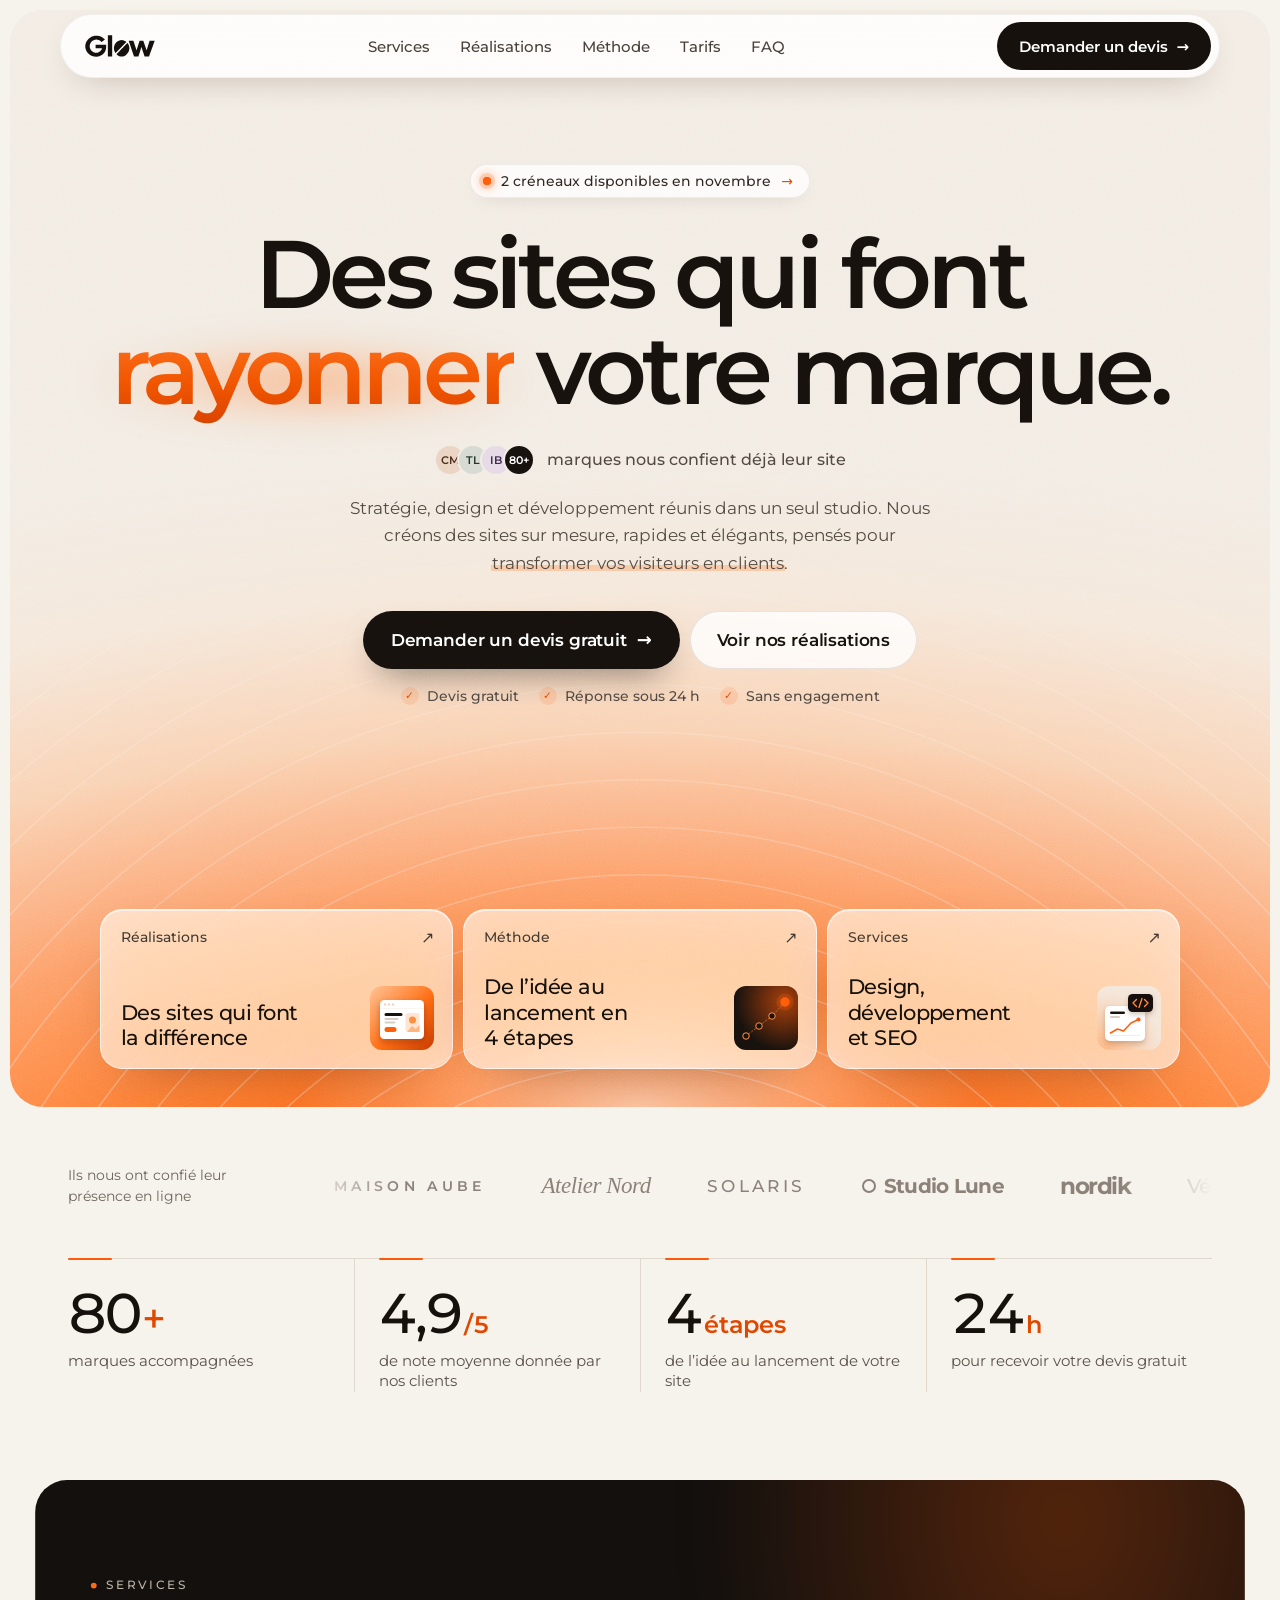
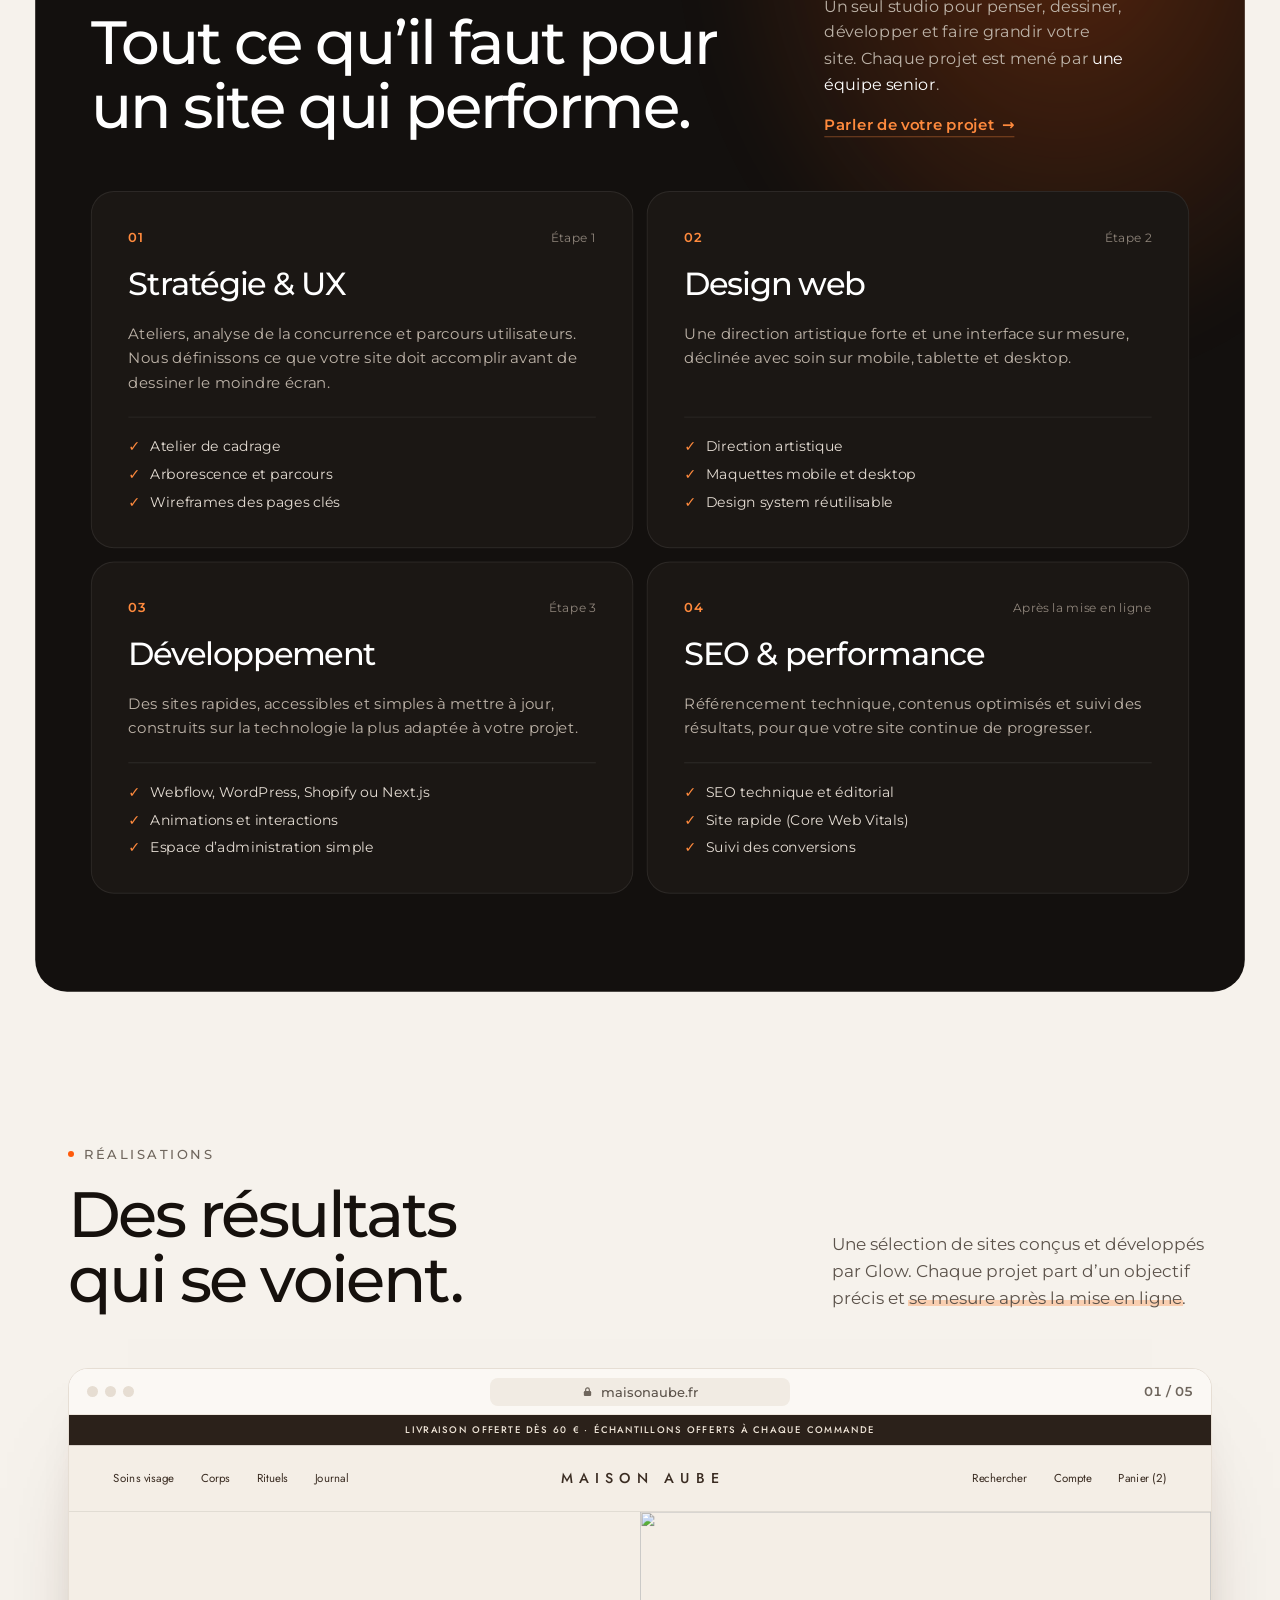
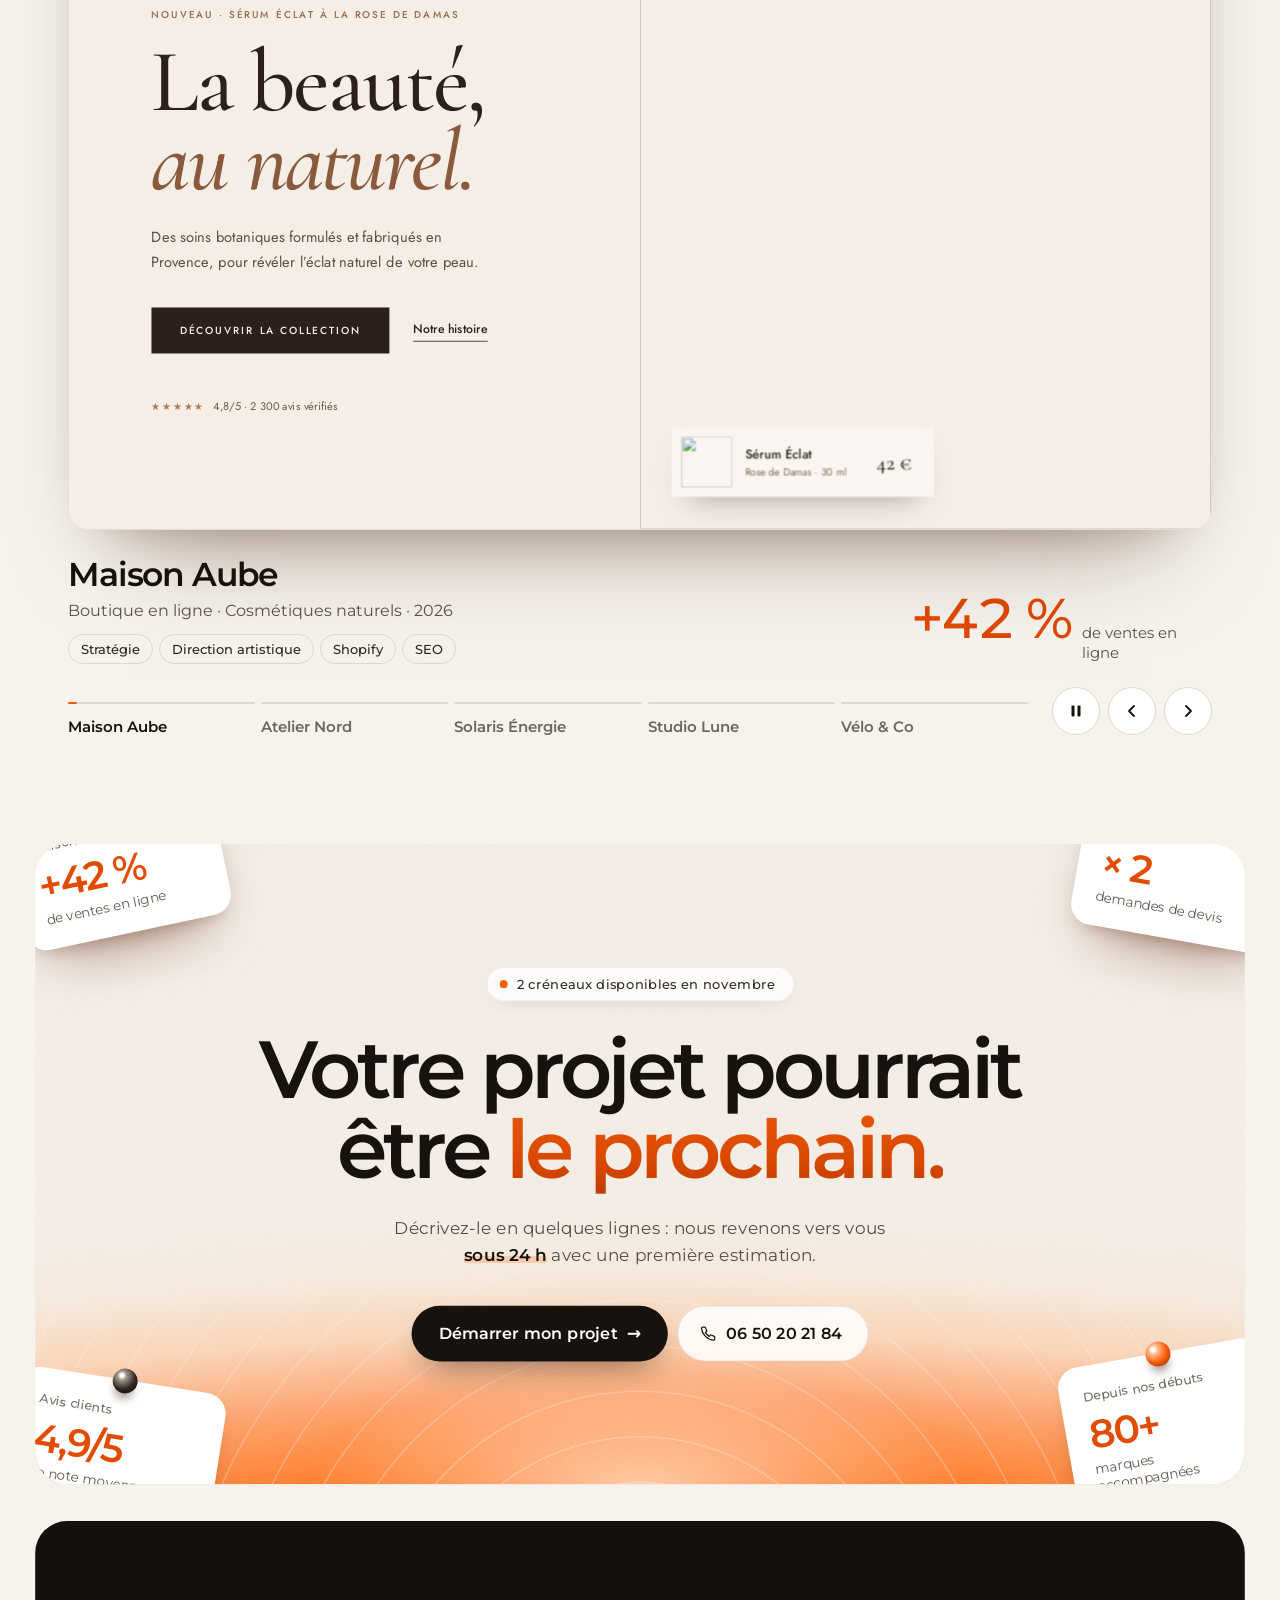
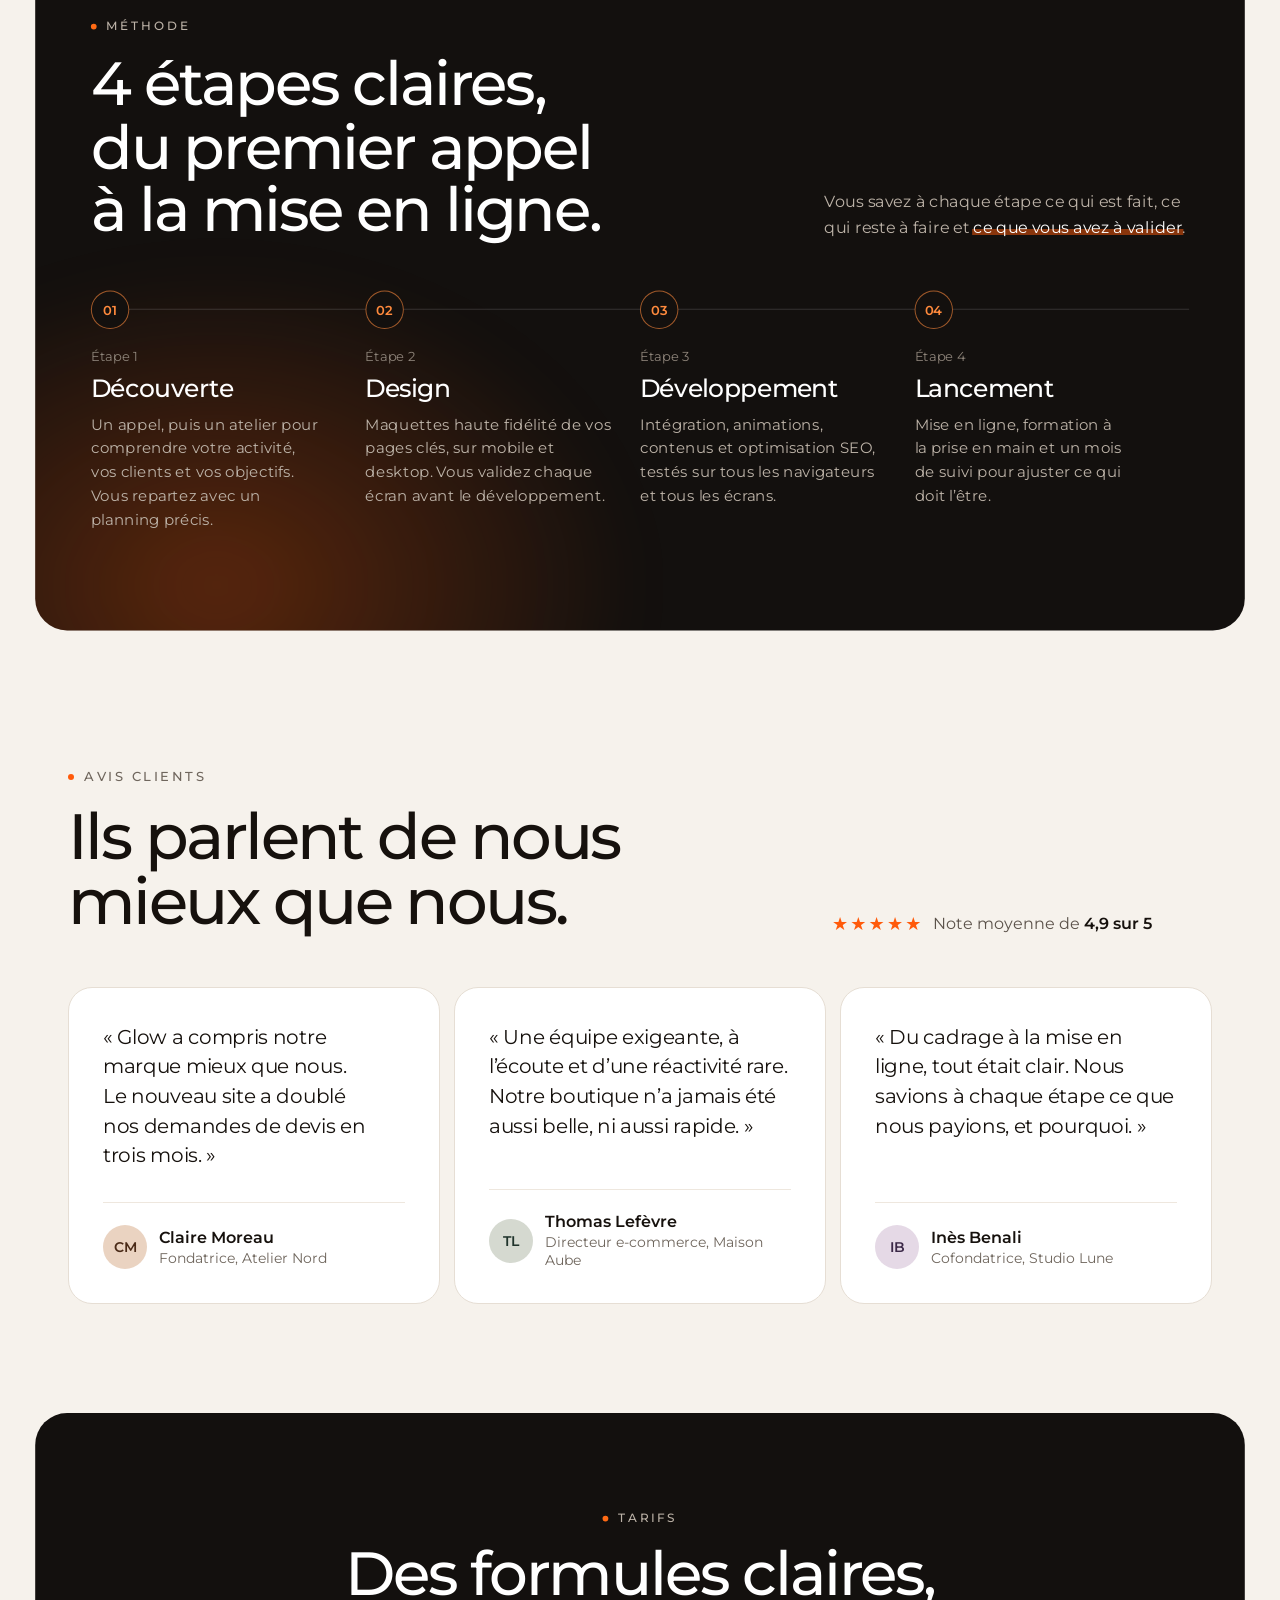
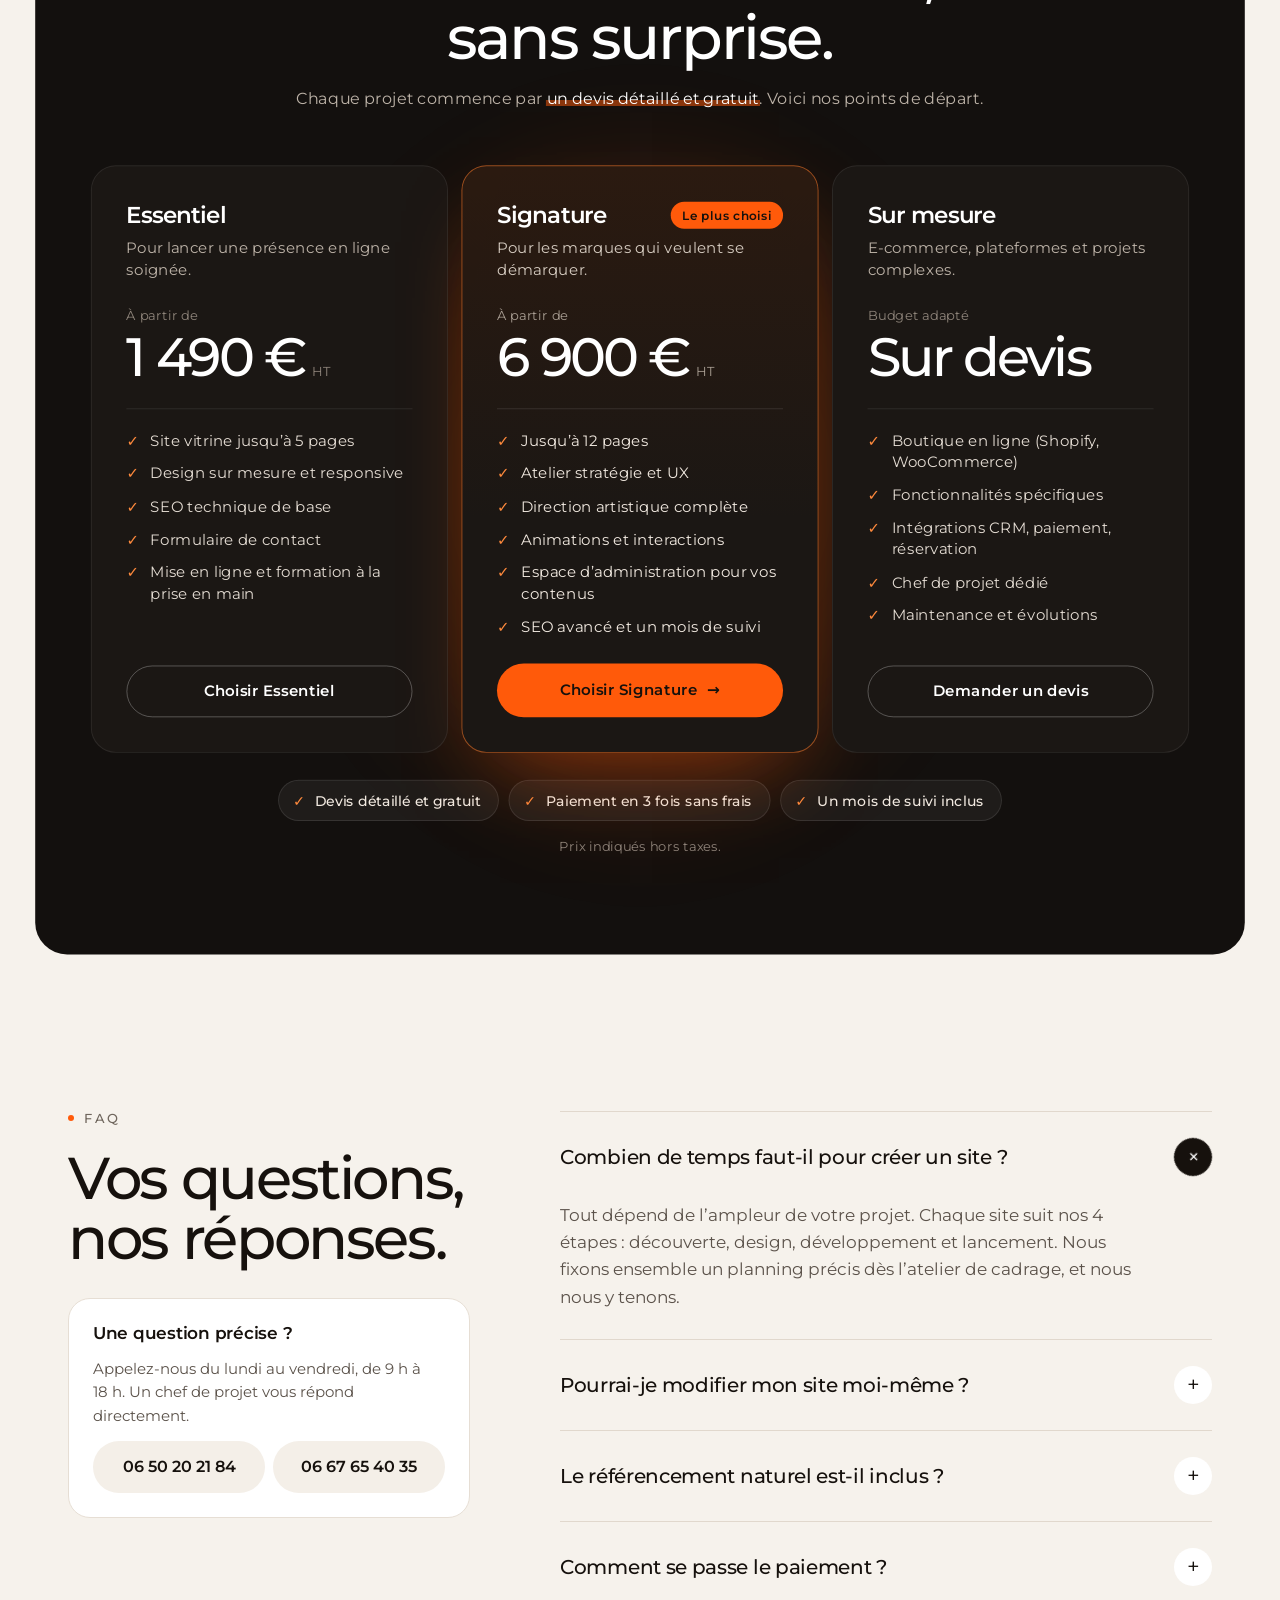
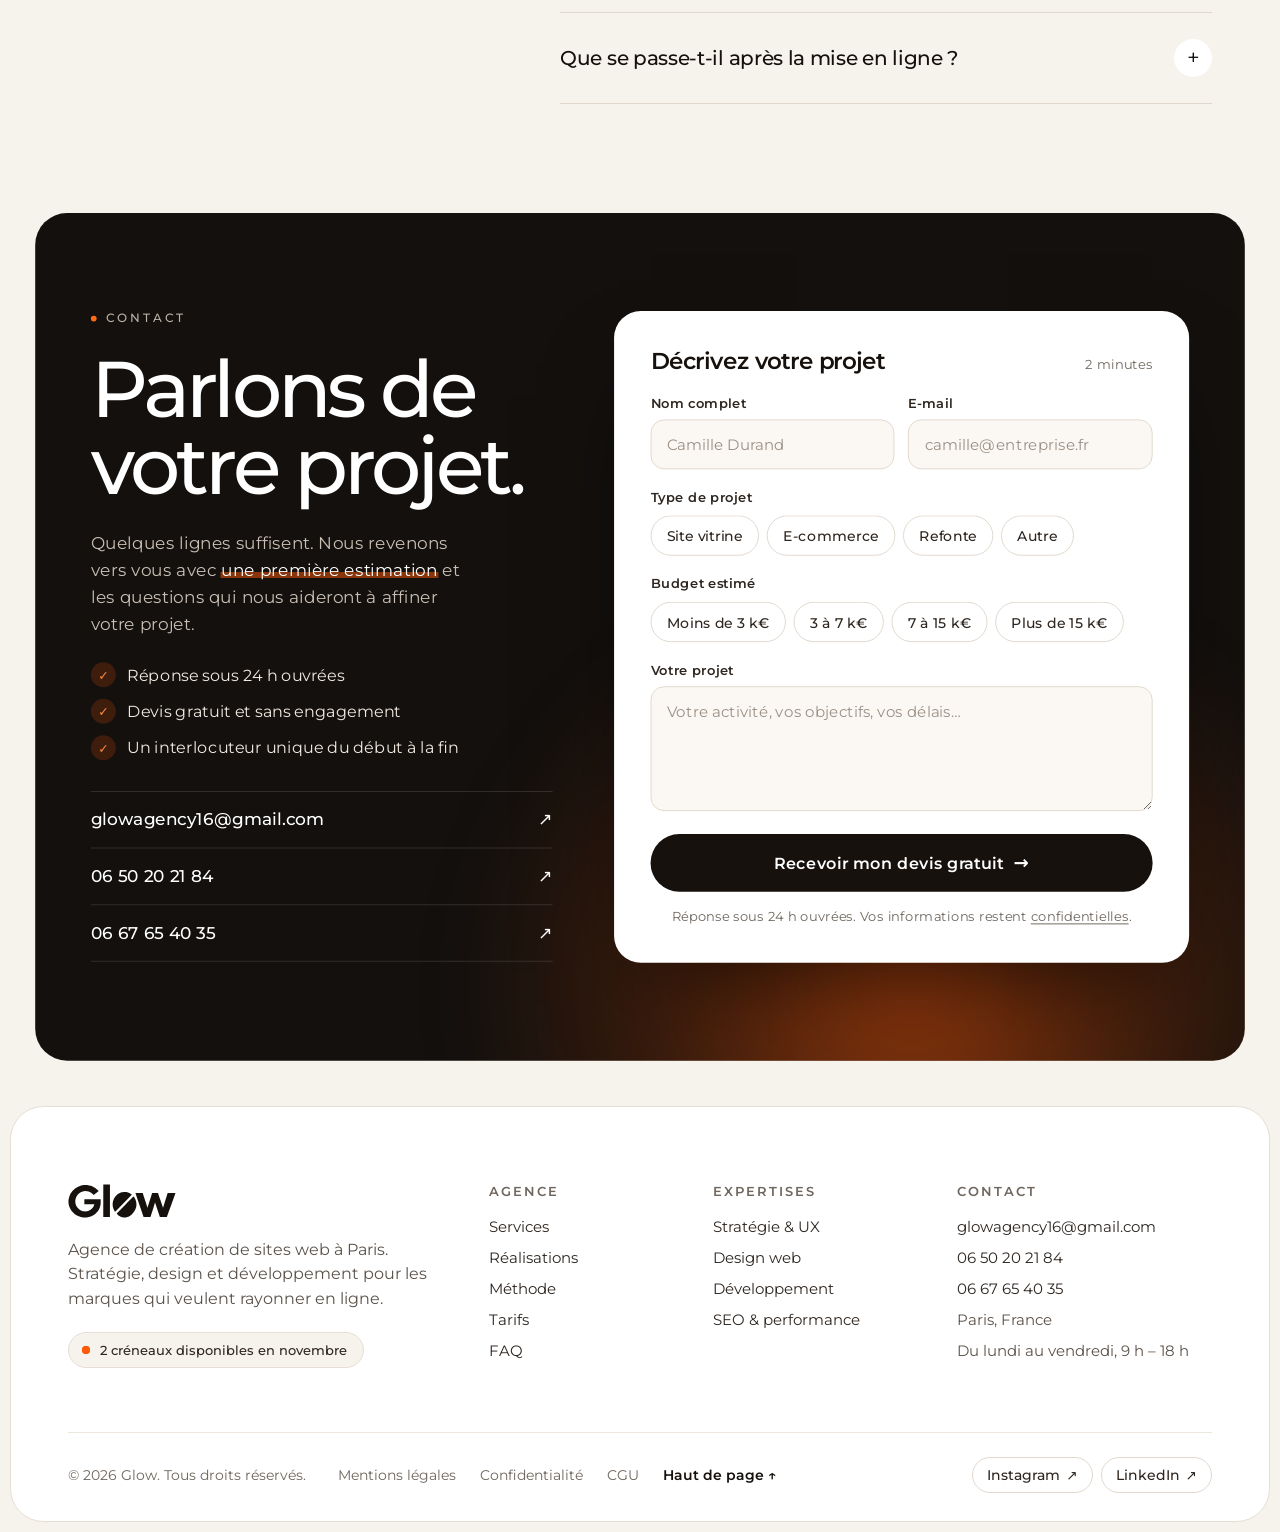
==== commit d6ff11d0: "Relier le compte Instagram glow_agency16 Co-Authored-By: Claude Opus 5.5 <noreply@anthropic.com> Cla" ====
--- a/index.html
+++ b/index.html
@@ -55,8 +55,15 @@
     "image": "https://glow-studio.fr/assets/og-image.jpg",
     "email": "glowagency16@gmail.com",
     "telephone": "+33 6 50 20 21 84",
-    "address": { "@type": "PostalAddress", "addressLocality": "Paris", "addressCountry": "FR" },
-    "areaServed": "FR"
+    "address": {
+      "@type": "PostalAddress",
+      "addressLocality": "Paris",
+      "addressCountry": "FR"
+    },
+    "areaServed": "FR",
+    "sameAs": [
+      "https://www.instagram.com/glow_agency16/"
+    ]
   }
   </script>
 </head>
@@ -952,7 +959,7 @@
           <li><a class="footer__top-link" href="#top">Haut de page ↑</a></li>
         </ul>
         <ul class="footer__social" aria-label="Glow sur les réseaux sociaux">
-          <li><a href="https://www.instagram.com/" target="_blank" rel="noopener">Instagram <span aria-hidden="true">↗</span></a></li>
+          <li><a href="https://www.instagram.com/glow_agency16/" target="_blank" rel="noopener">Instagram <span aria-hidden="true">↗</span></a></li>
           <li><a href="https://www.linkedin.com/" target="_blank" rel="noopener">LinkedIn <span aria-hidden="true">↗</span></a></li>
         </ul>
       </div>
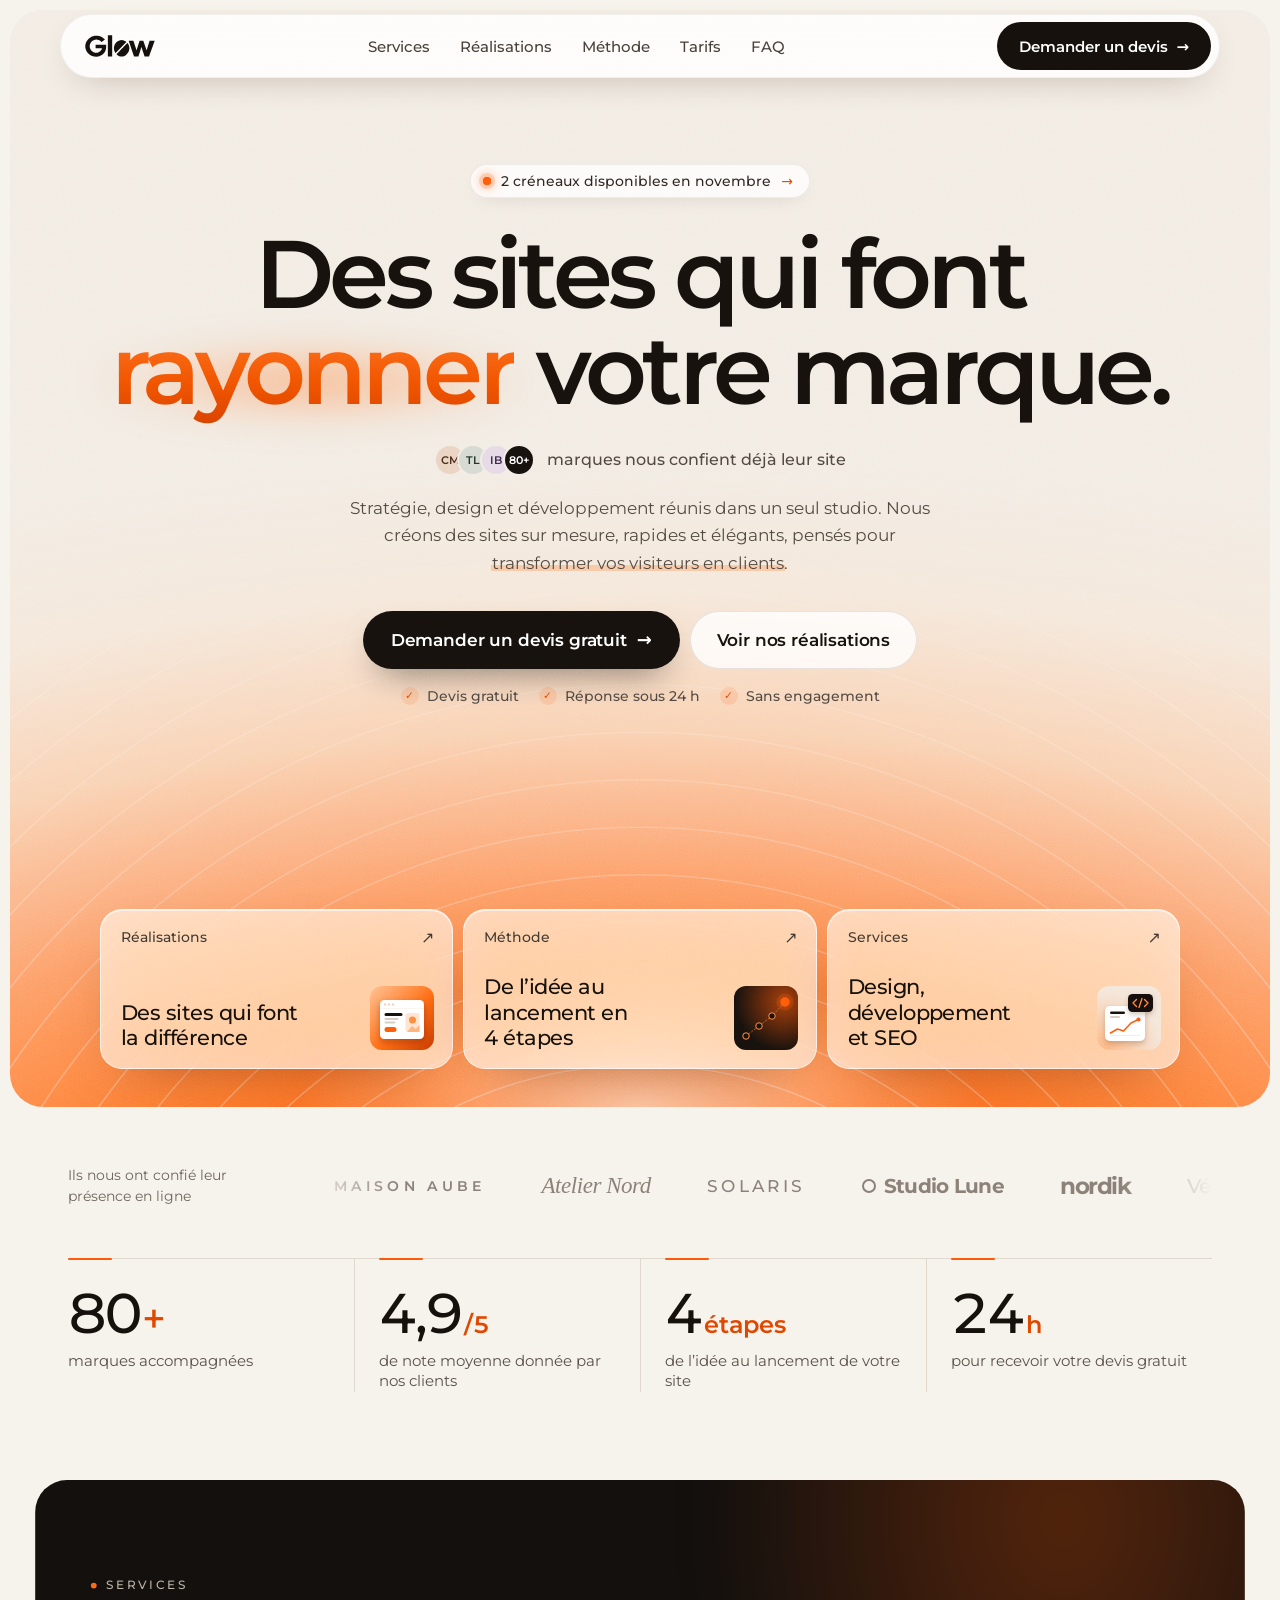
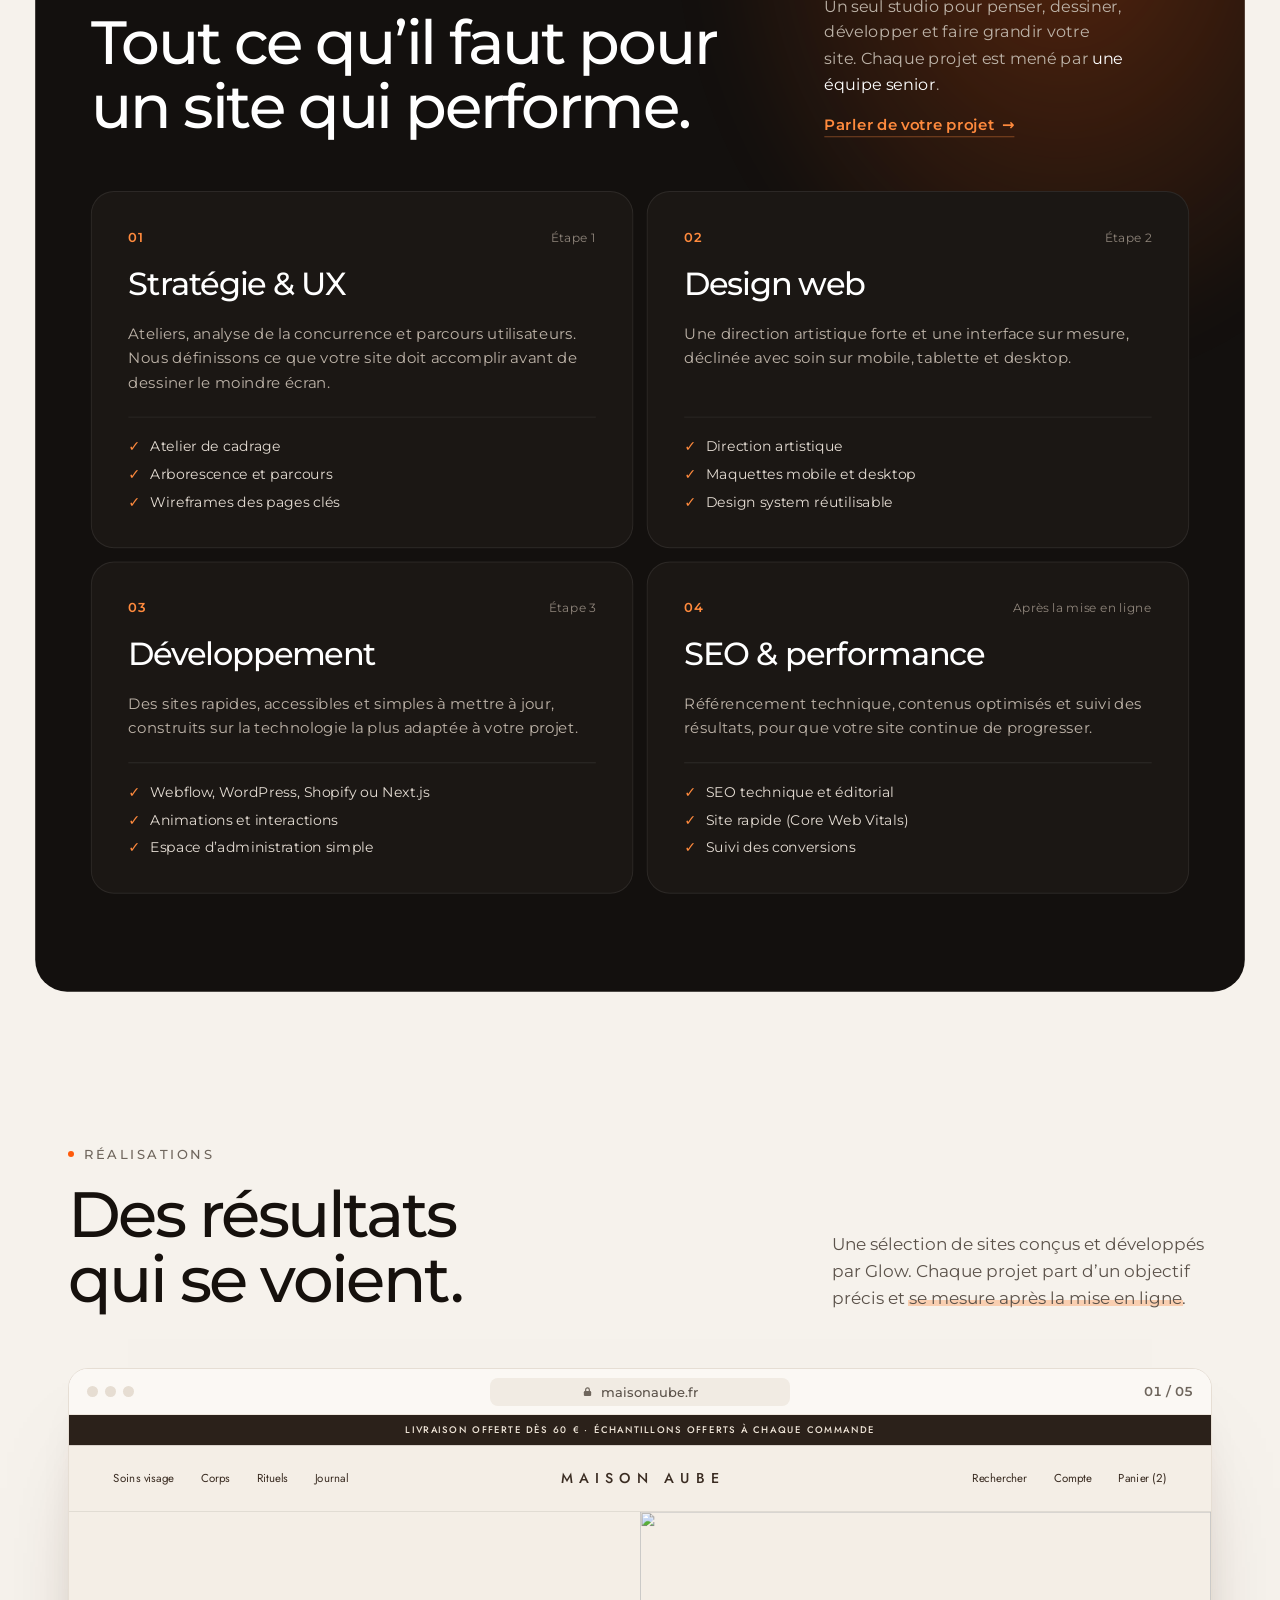
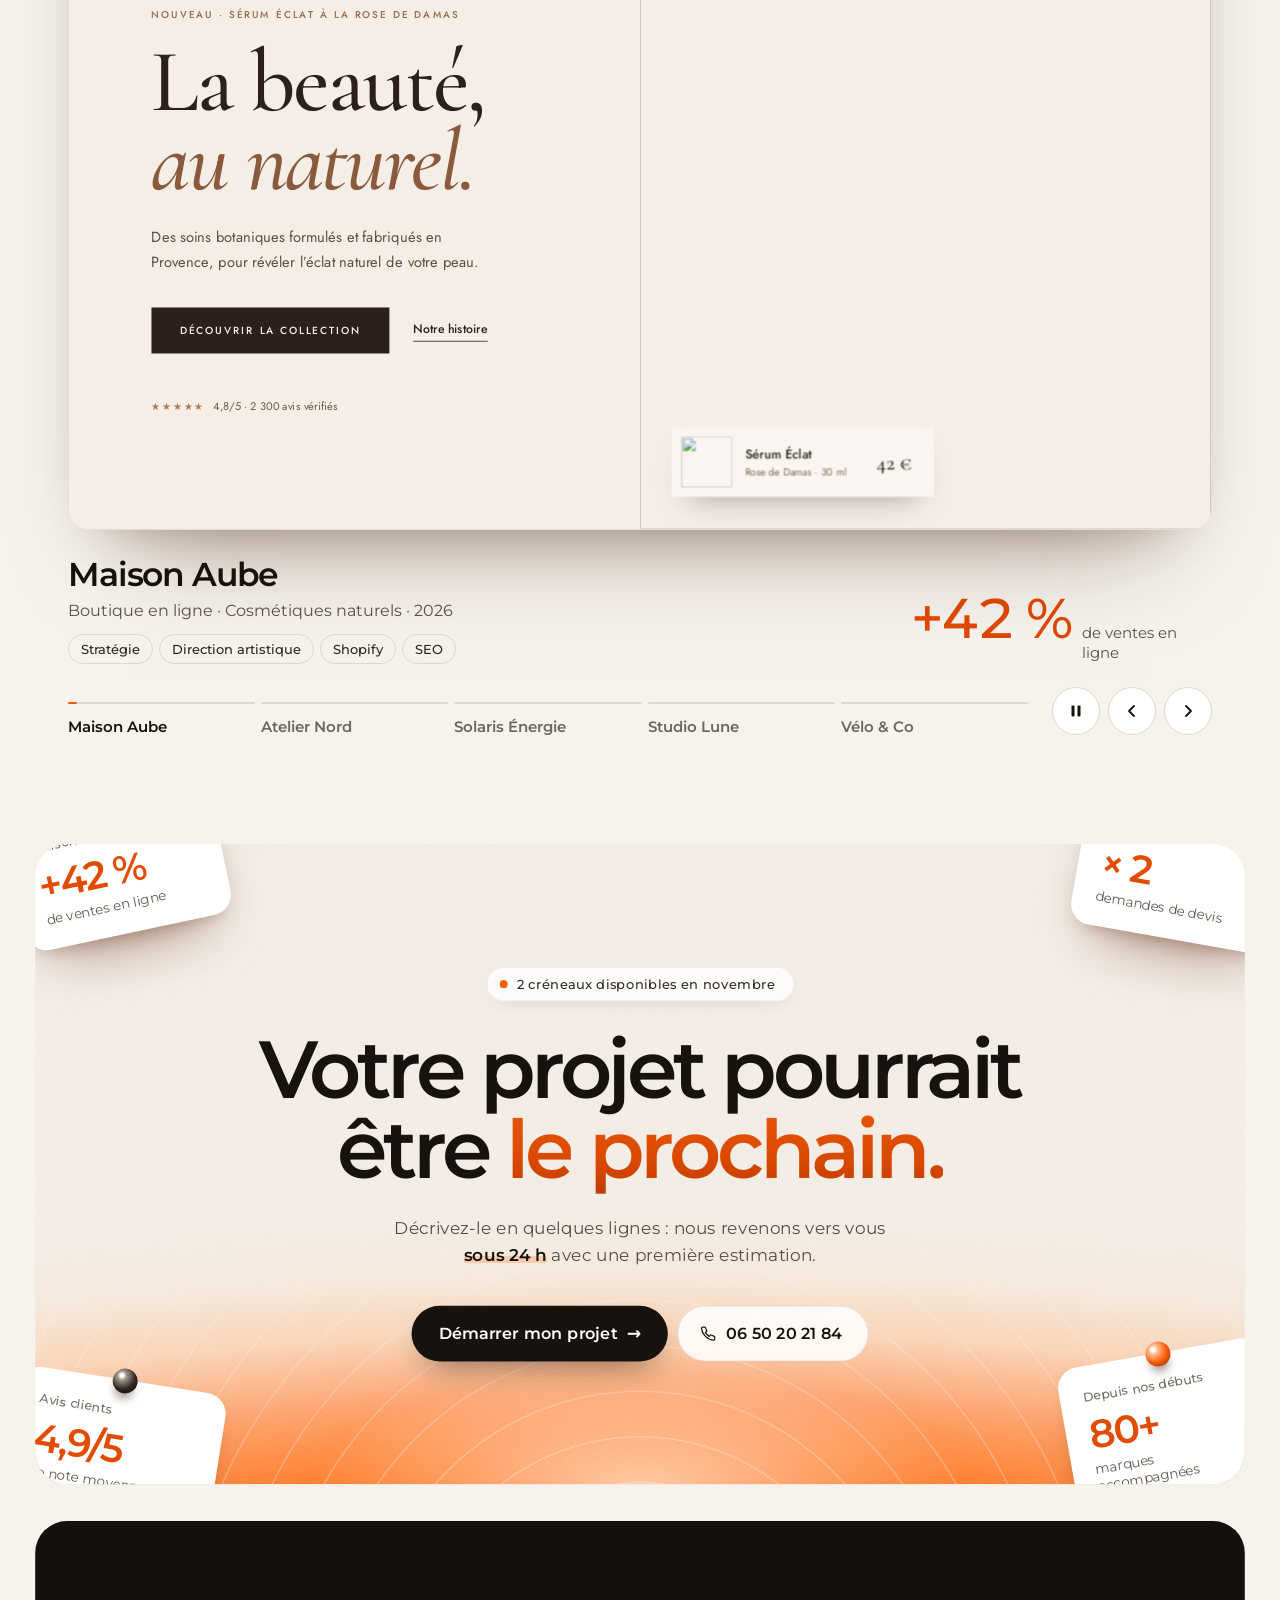
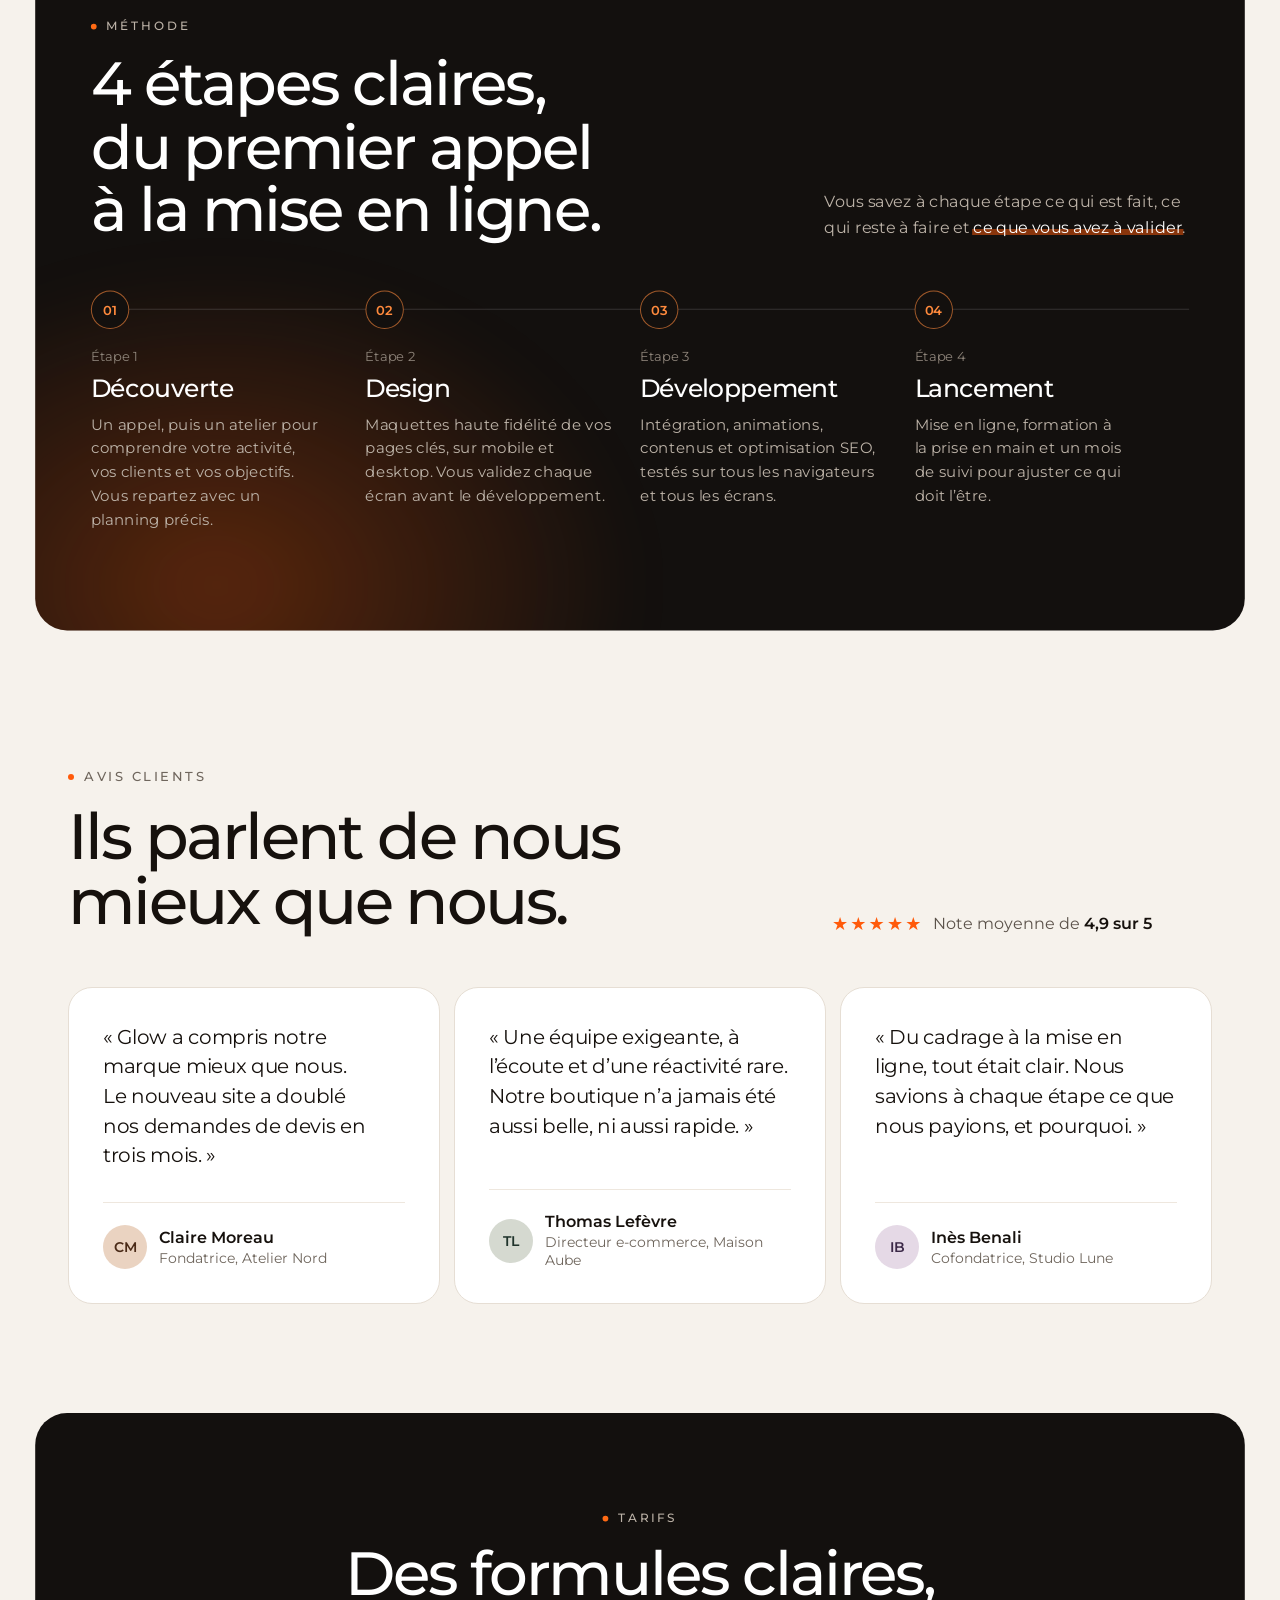
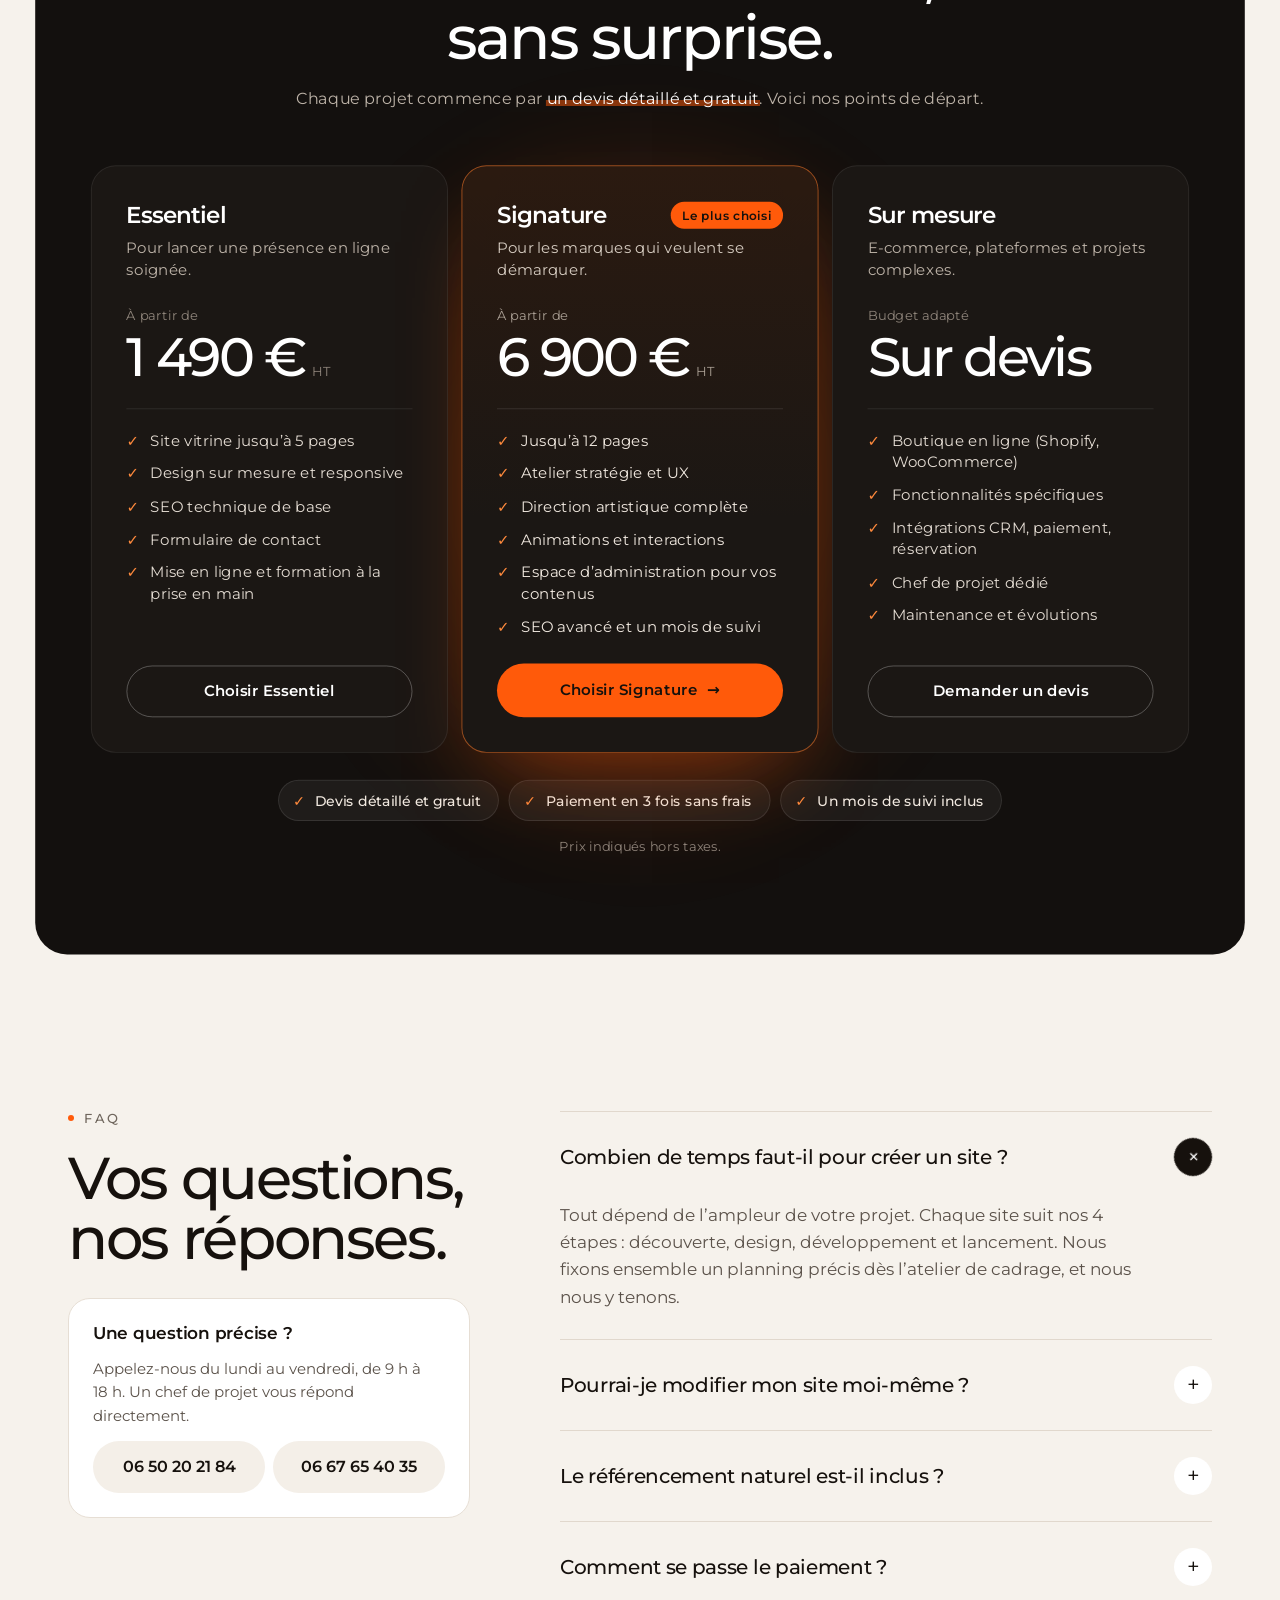
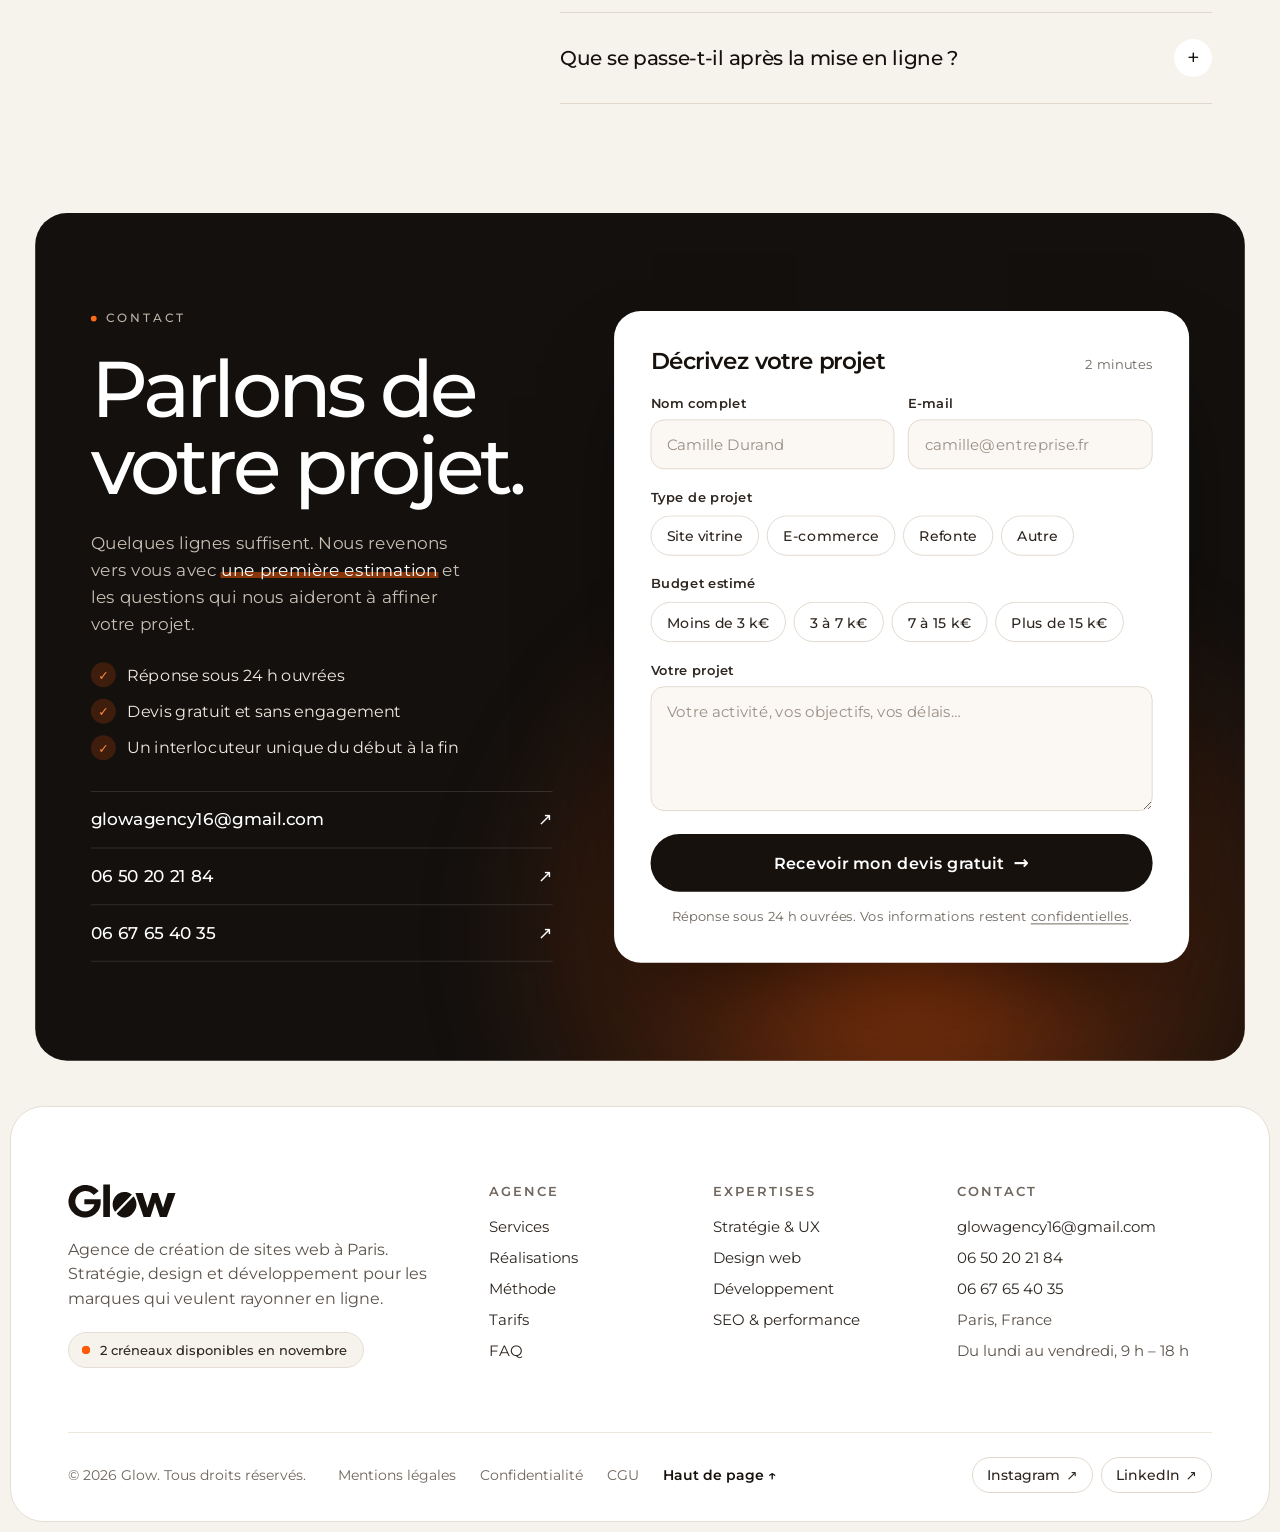
==== commit 7351bede: "Passer le site sur le domaine glow-agency.fr Adresses de référence, aperçu de partage, données struc" ====
--- a/index.html
+++ b/index.html
@@ -6,7 +6,7 @@
   <meta name="color-scheme" content="only light">
   <title>Glow — Agence de création de sites web</title>
   <meta name="description" content="Glow, agence de création de sites web : des sites sur mesure, rapides et élégants, pensés pour transformer vos visiteurs en clients.">
-  <link rel="canonical" href="https://glow-studio.fr/">
+  <link rel="canonical" href="https://glow-agency.fr/">
   <meta name="theme-color" content="#F6F2EC">
 
   <meta property="og:type" content="website">
@@ -14,8 +14,8 @@
   <meta property="og:site_name" content="Glow">
   <meta property="og:title" content="Glow — Agence de création de sites web">
   <meta property="og:description" content="Des sites sur mesure, rapides et élégants, pensés pour transformer vos visiteurs en clients.">
-  <meta property="og:url" content="https://glow-studio.fr/">
-  <meta property="og:image" content="https://glow-studio.fr/assets/og-image.jpg">
+  <meta property="og:url" content="https://glow-agency.fr/">
+  <meta property="og:image" content="https://glow-agency.fr/assets/og-image.jpg">
   <meta property="og:image:width" content="1200">
   <meta property="og:image:height" content="630">
   <meta property="og:image:alt" content="Logo Glow, agence de création de sites web, sur un fond lumineux orange">
@@ -50,9 +50,9 @@
     "@type": "ProfessionalService",
     "name": "Glow",
     "description": "Agence de création de sites web : stratégie, design, développement et SEO.",
-    "url": "https://glow-studio.fr/",
-    "logo": "https://glow-studio.fr/assets/glow-wordmark-ink.png",
-    "image": "https://glow-studio.fr/assets/og-image.jpg",
+    "url": "https://glow-agency.fr/",
+    "logo": "https://glow-agency.fr/assets/glow-wordmark-ink.png",
+    "image": "https://glow-agency.fr/assets/og-image.jpg",
     "email": "glowagency16@gmail.com",
     "telephone": "+33 6 50 20 21 84",
     "address": {
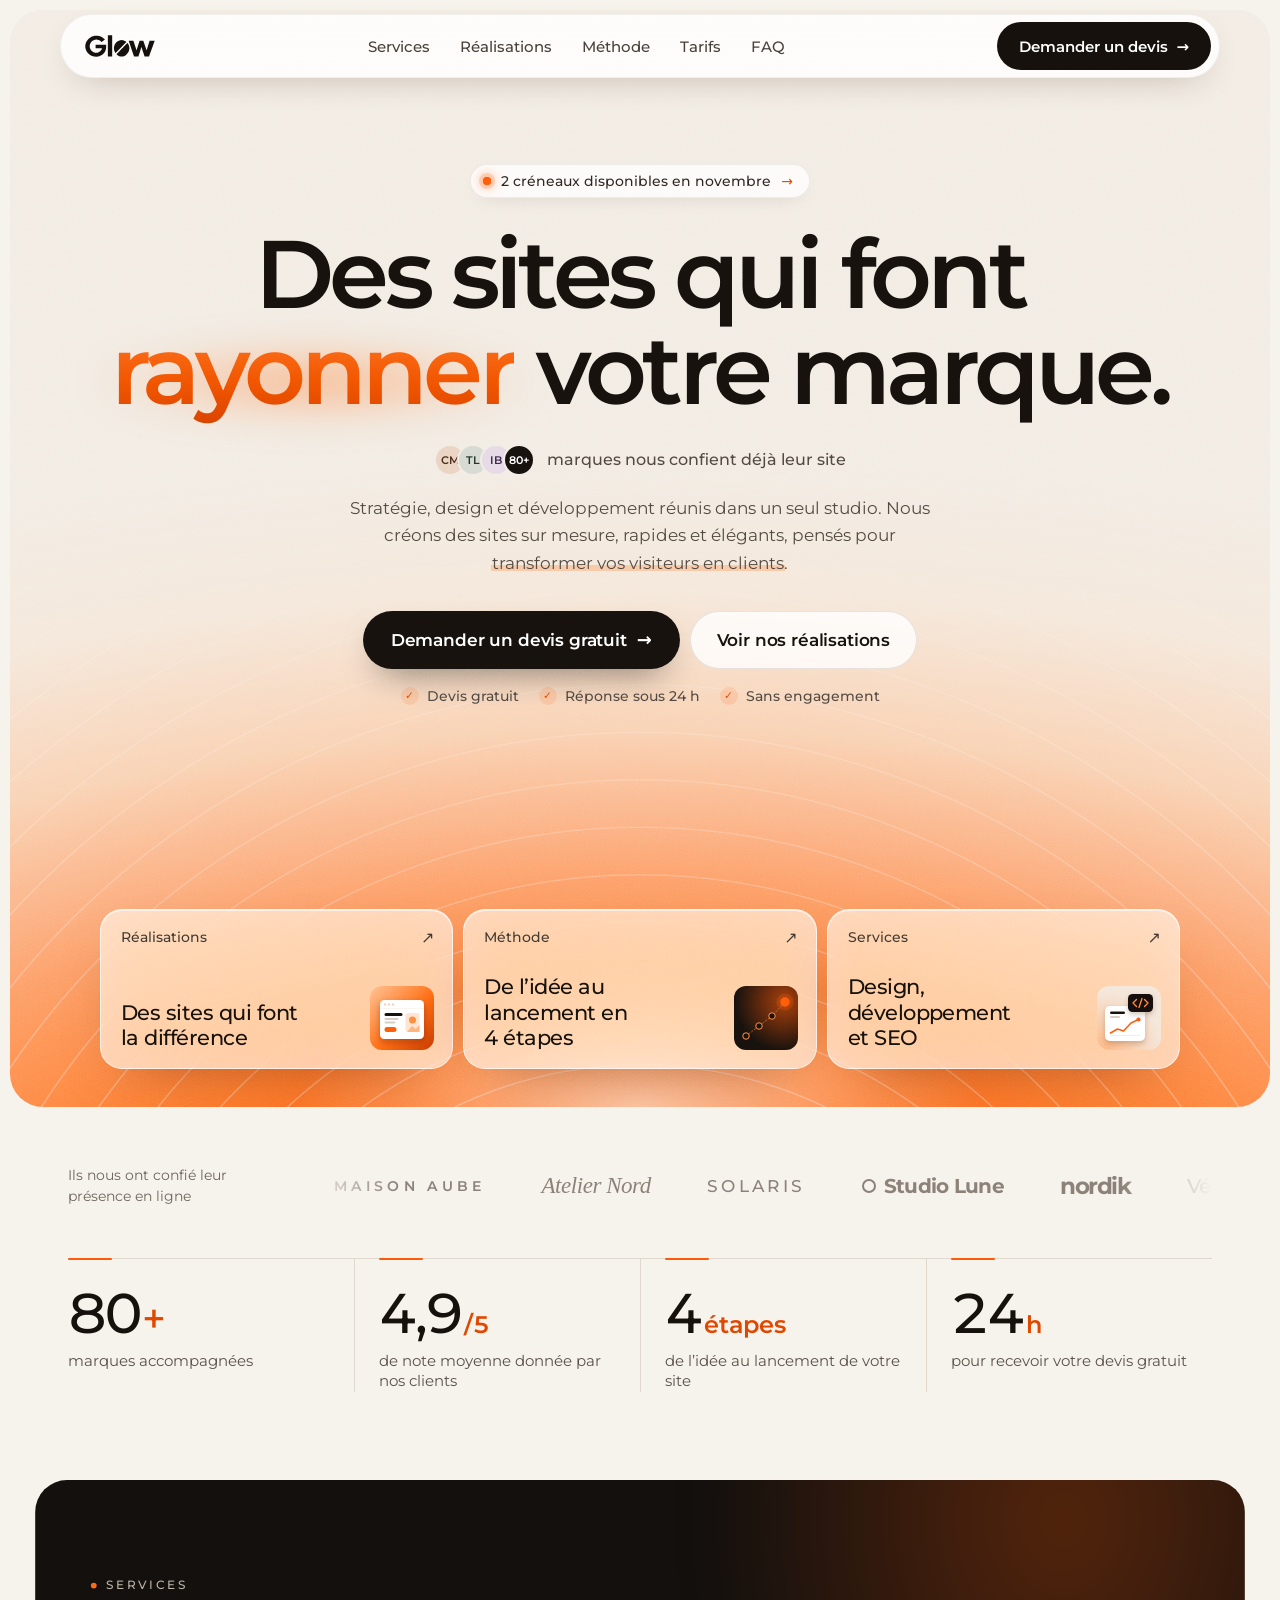
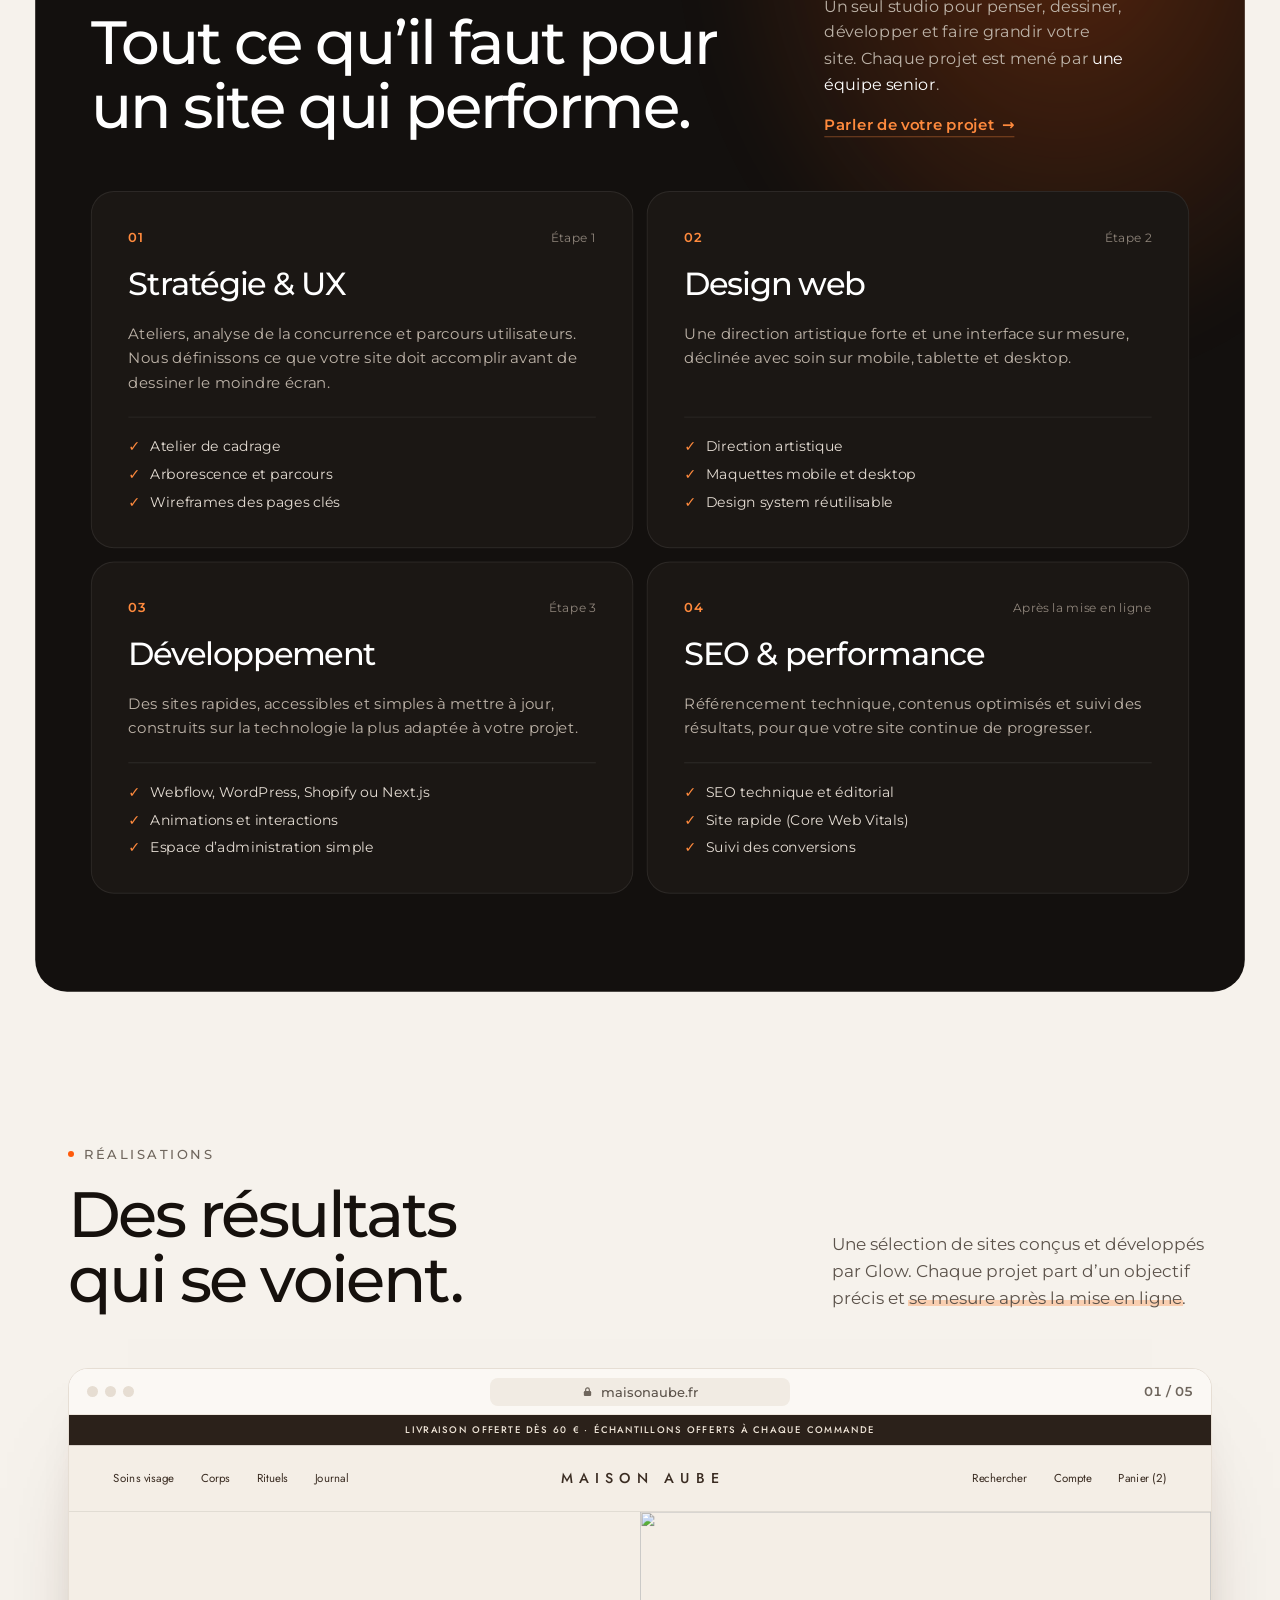
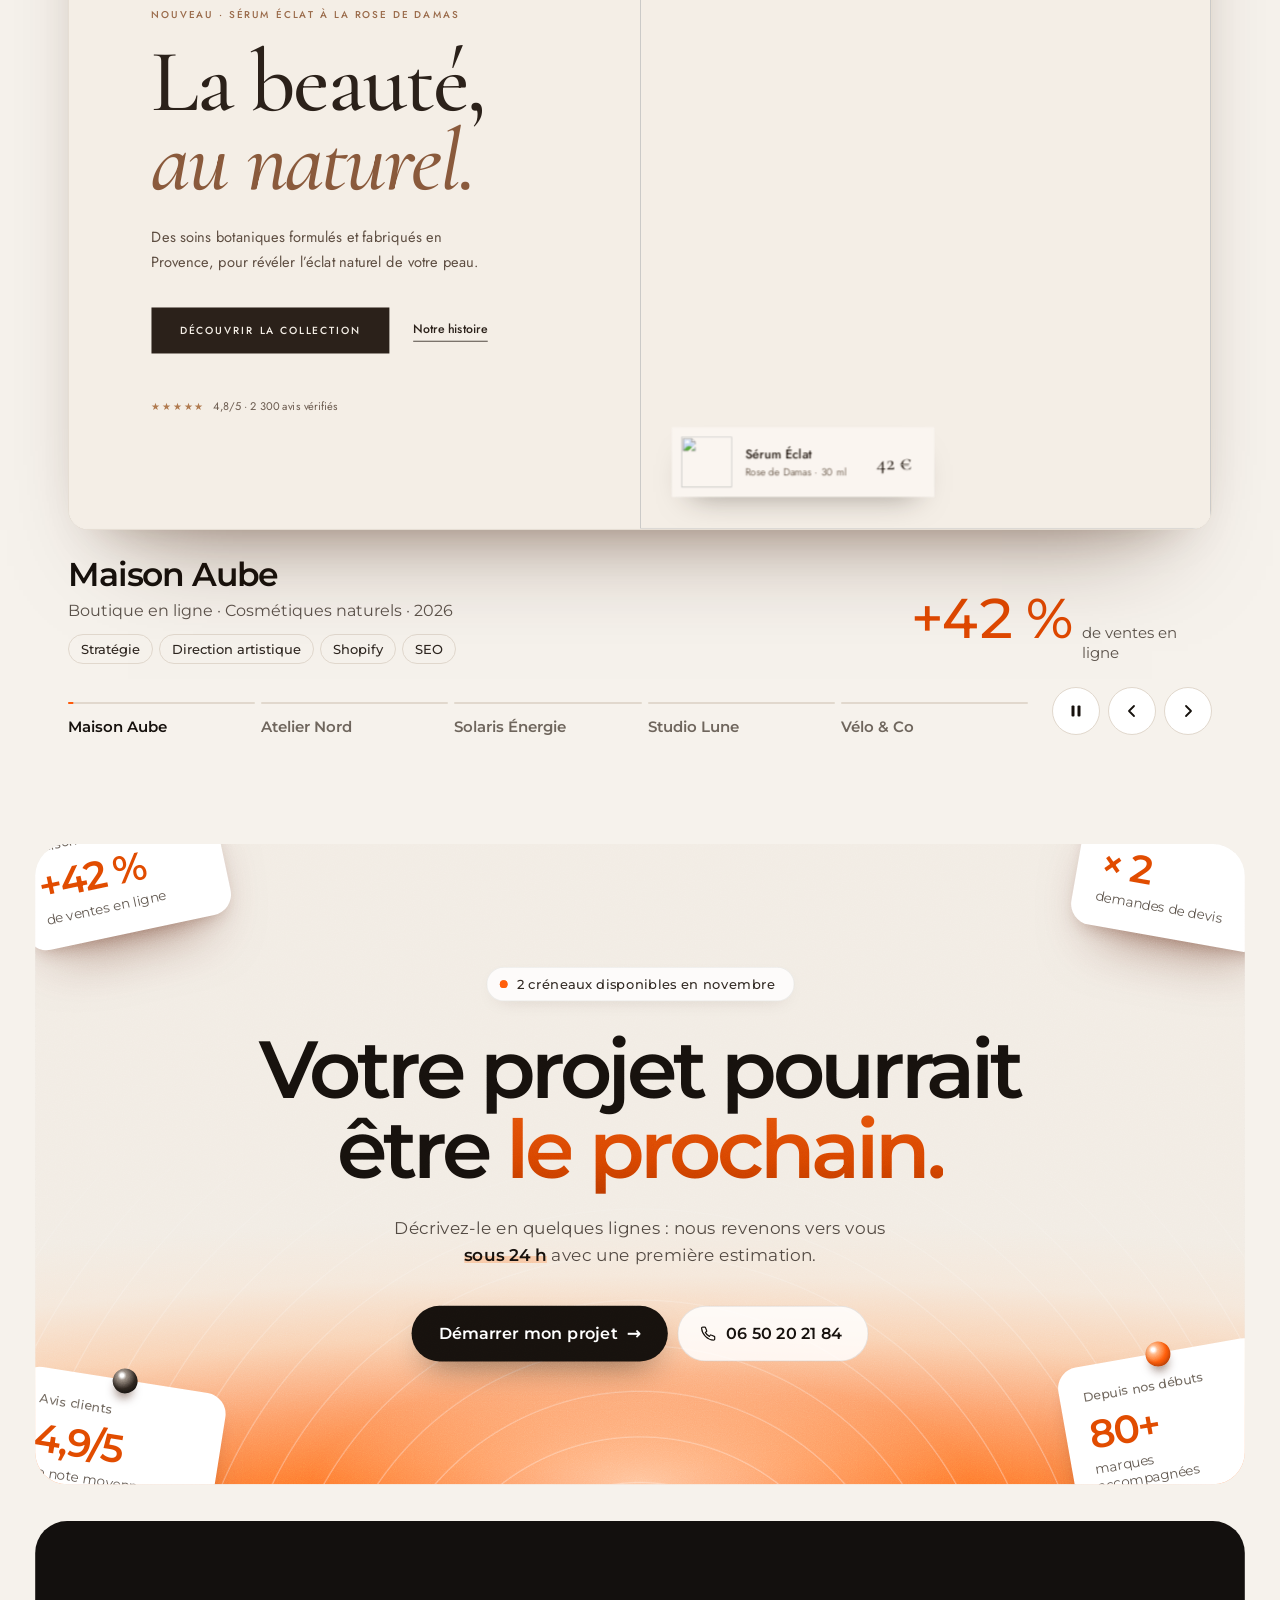
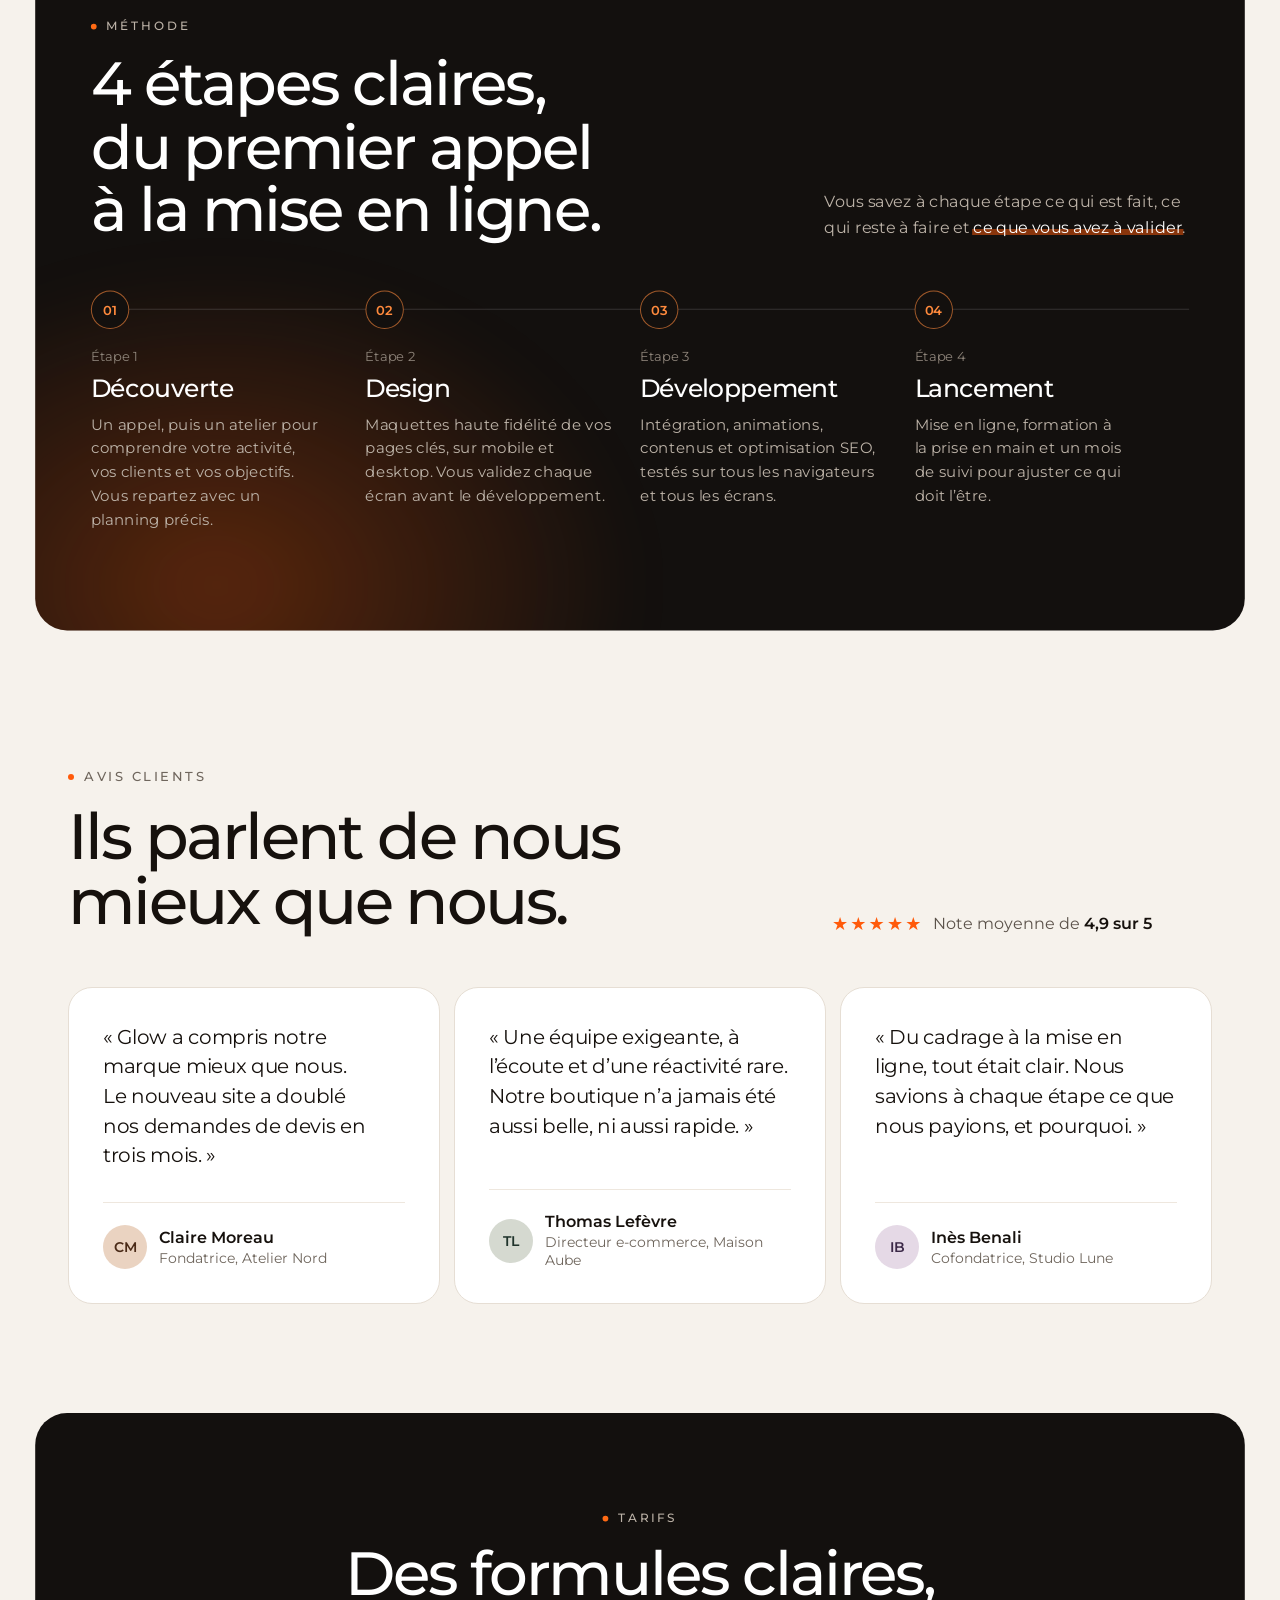
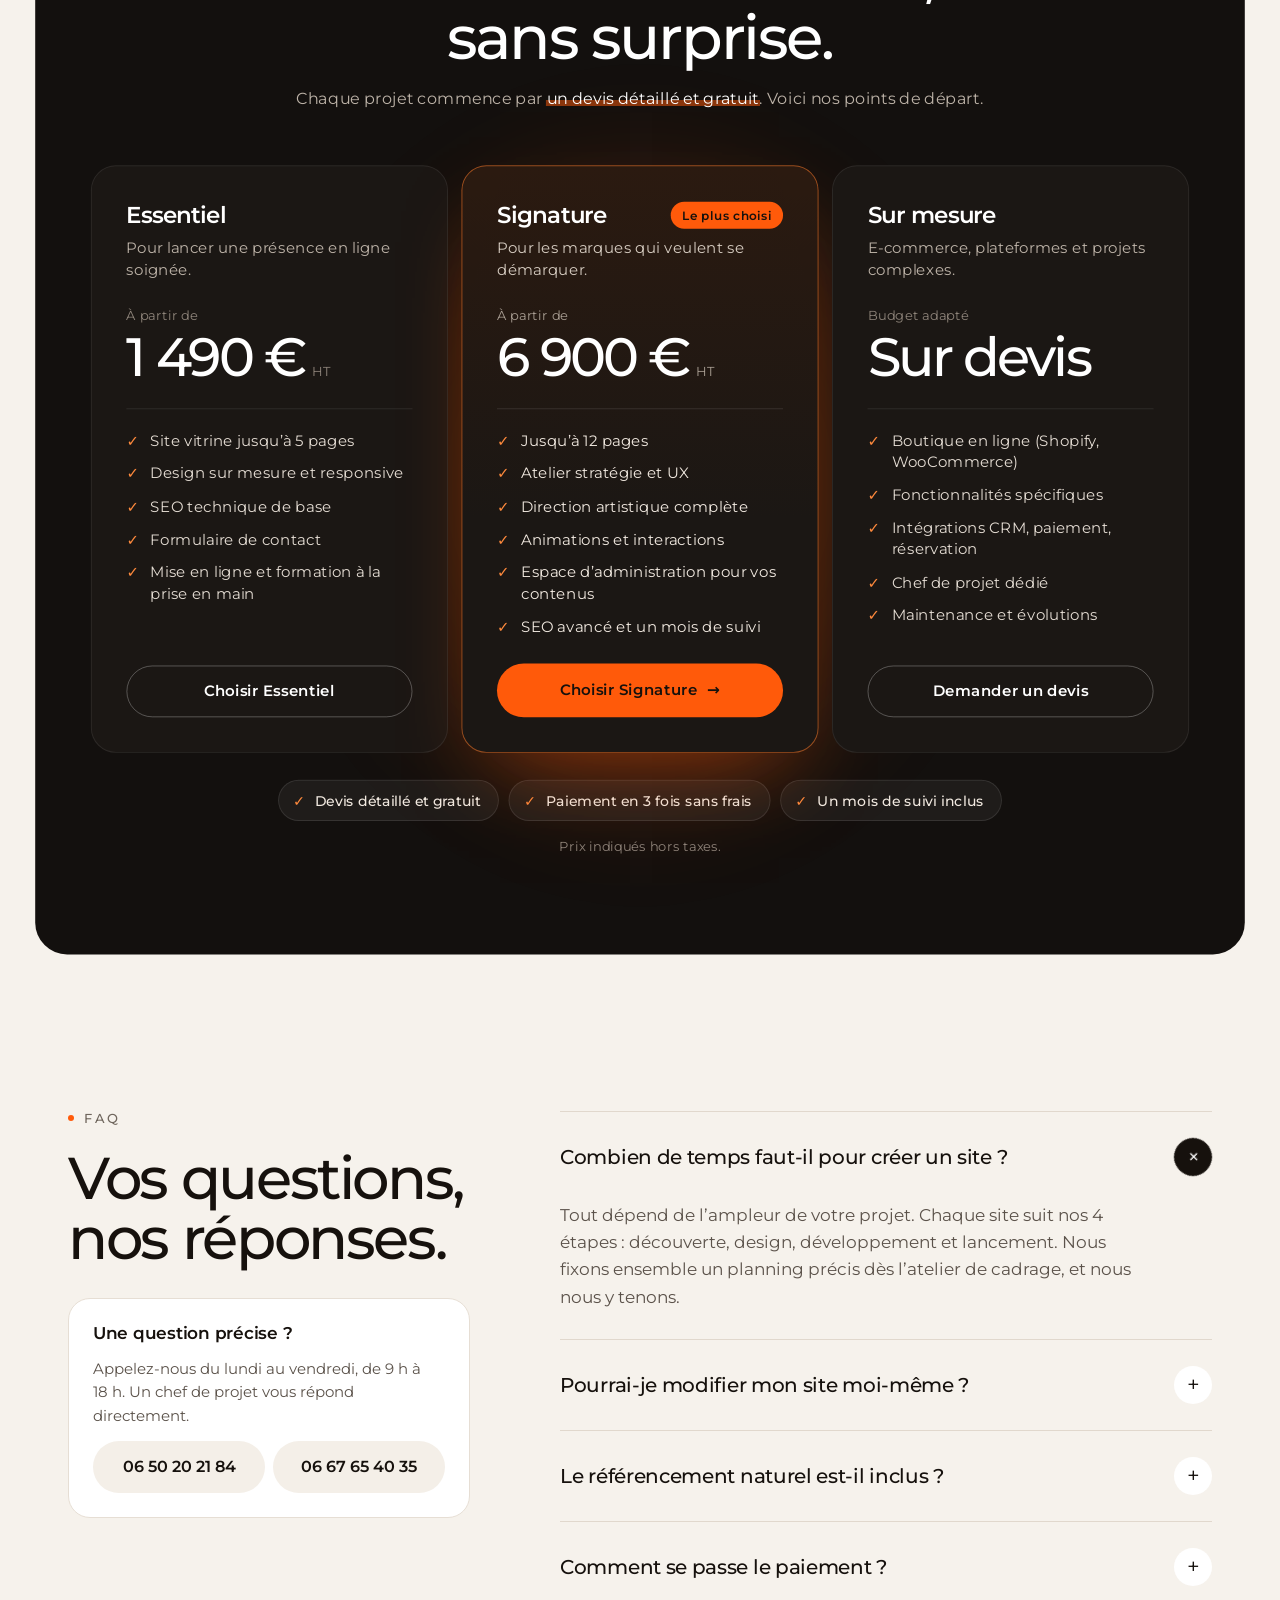
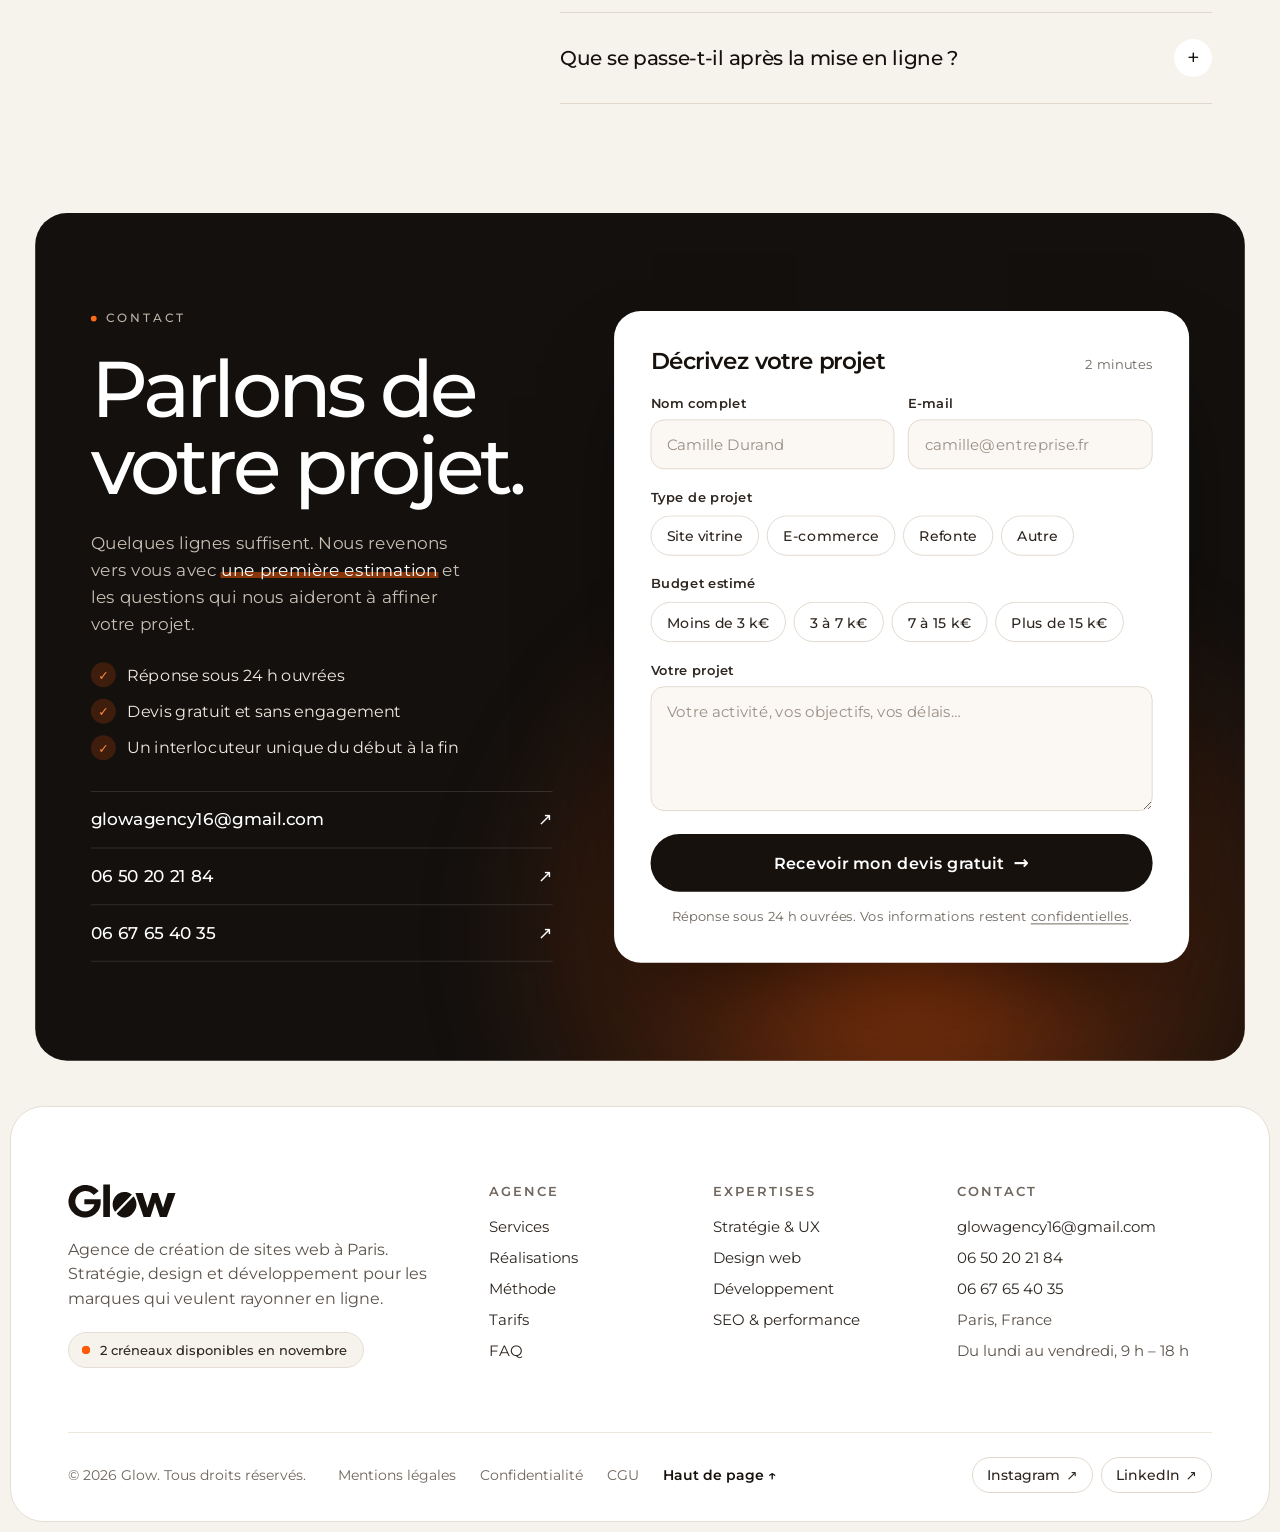
==== commit 51918109: "Ajouter la balise de vérification Google Search Console Co-Authored-By: Claude Opus 5.5 <noreply@ant" ====
--- a/index.html
+++ b/index.html
@@ -4,6 +4,7 @@
   <meta charset="utf-8">
   <meta name="viewport" content="width=device-width, initial-scale=1">
   <meta name="color-scheme" content="only light">
+  <meta name="google-site-verification" content="9nxQbNL7BGOpCIA3VVxtvvwa-KeyP-XJpGlDMlBAQXA">
   <title>Glow — Agence de création de sites web</title>
   <meta name="description" content="Glow, agence de création de sites web : des sites sur mesure, rapides et élégants, pensés pour transformer vos visiteurs en clients.">
   <link rel="canonical" href="https://glow-agency.fr/">
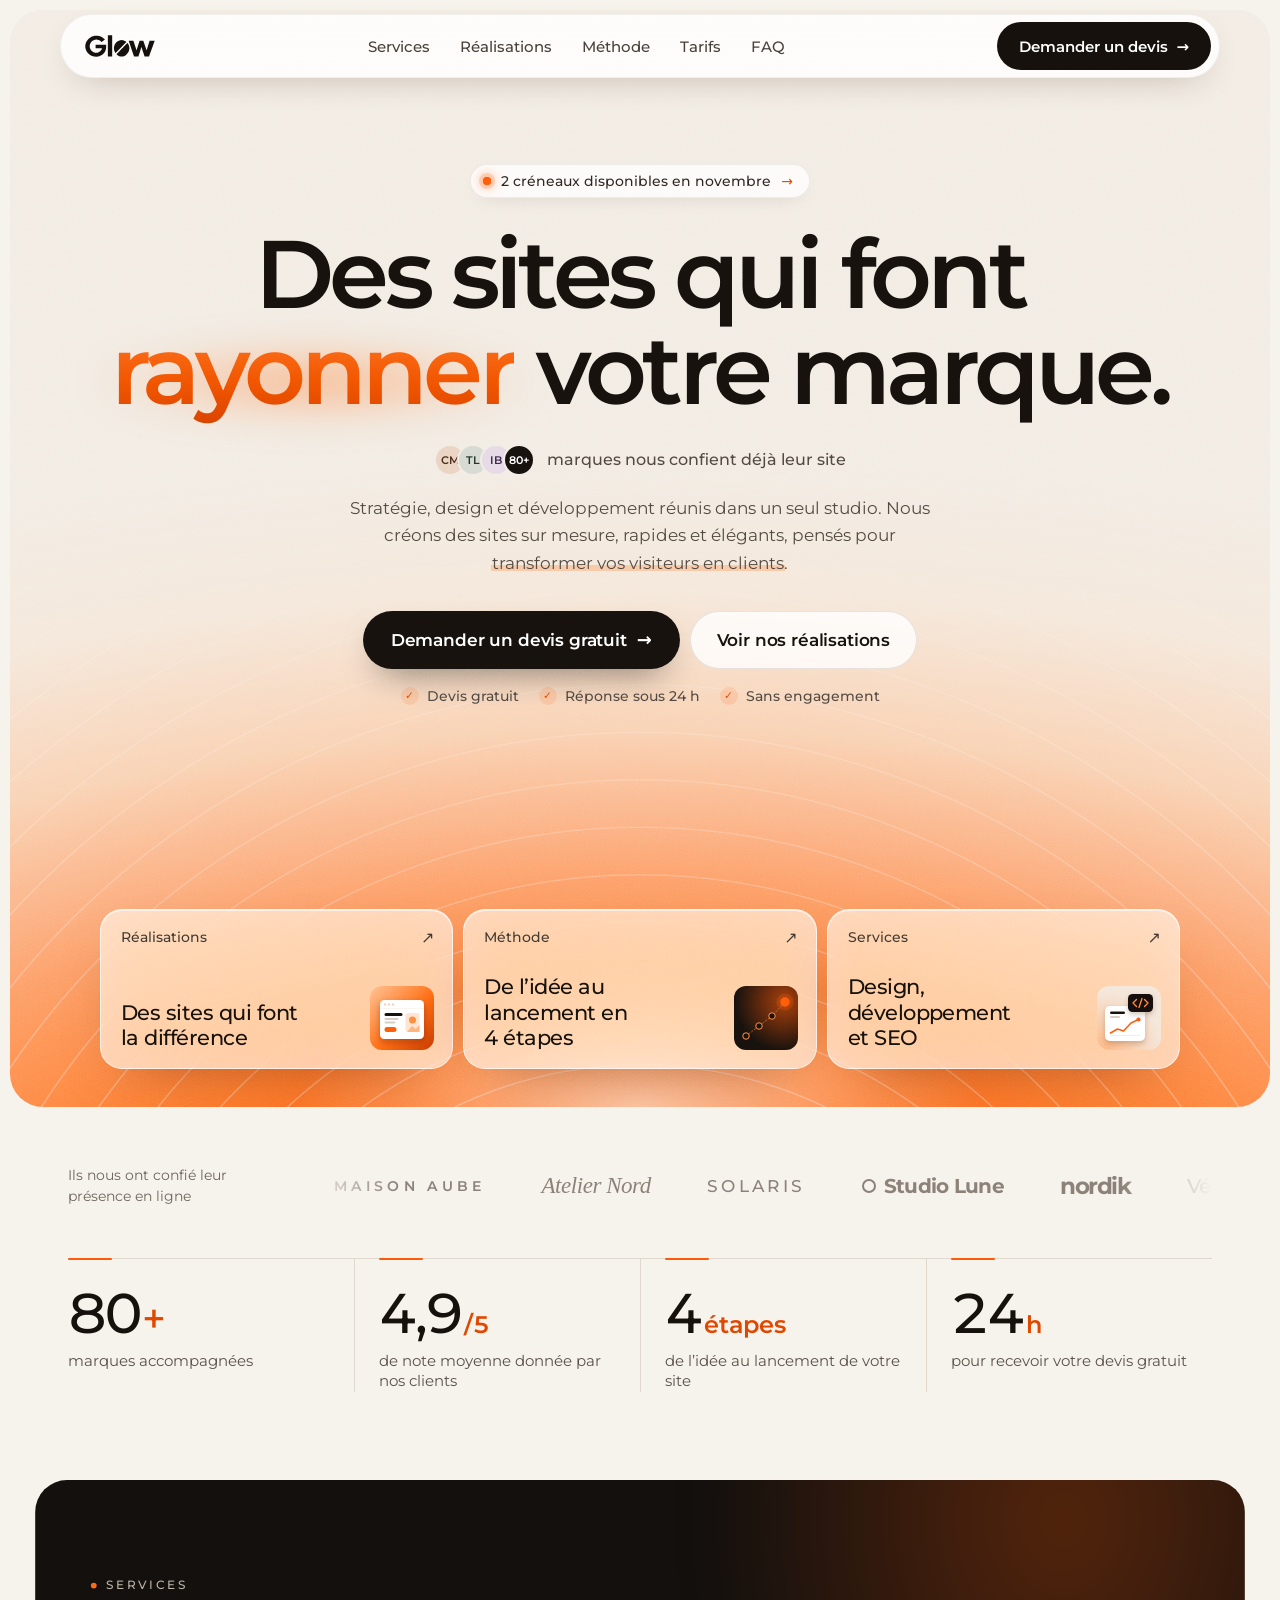
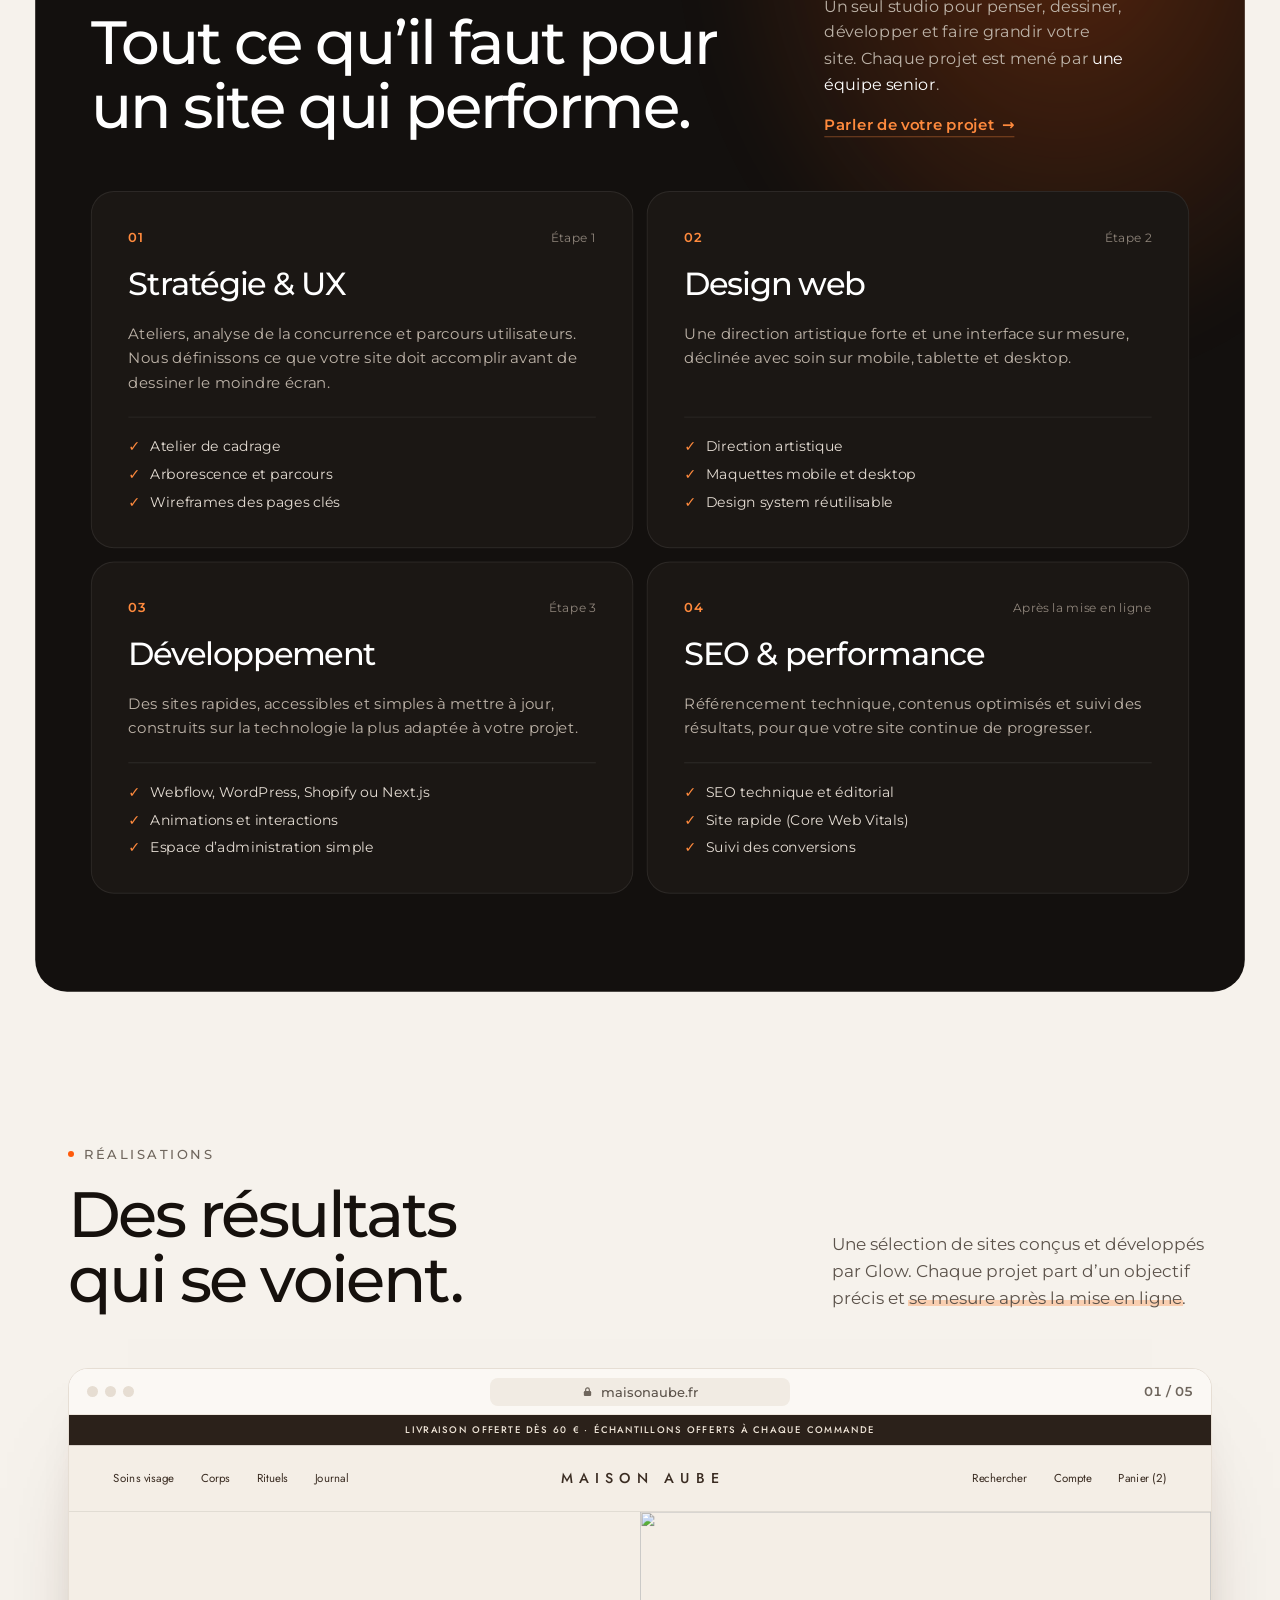
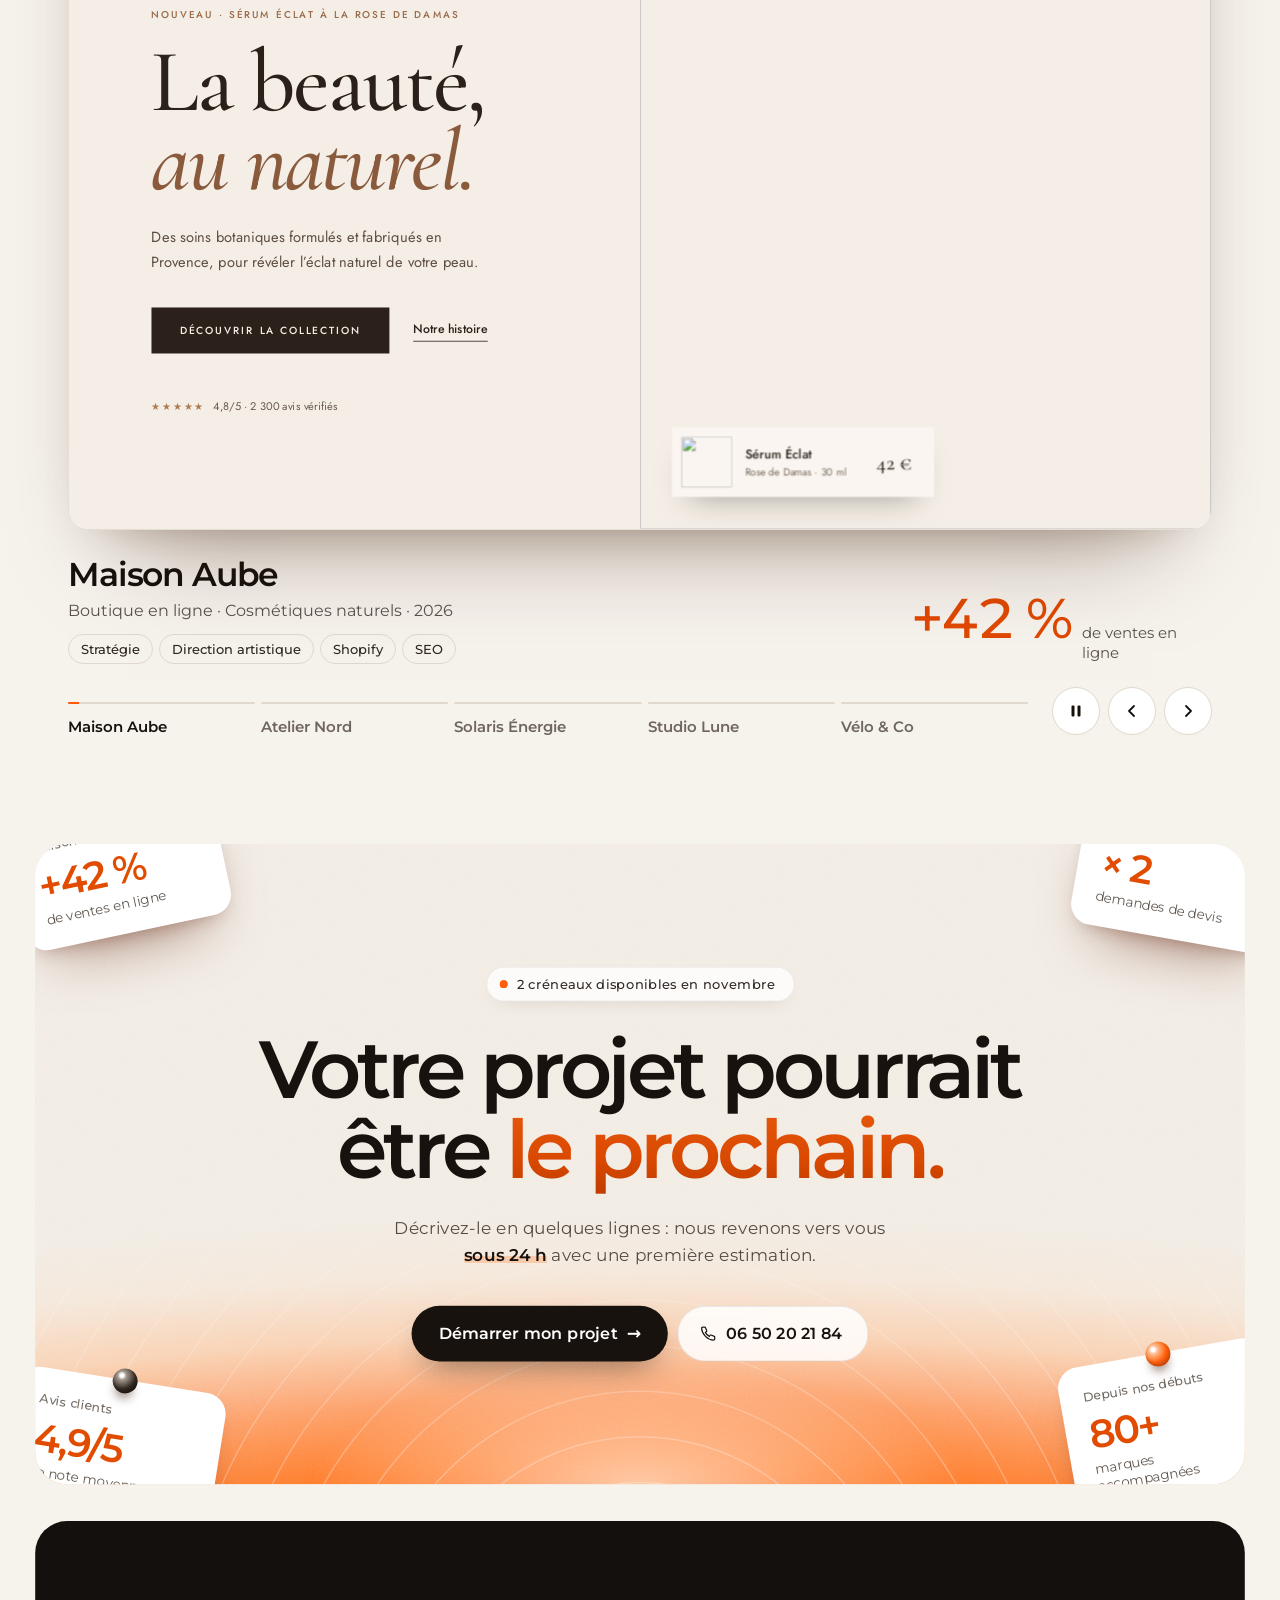
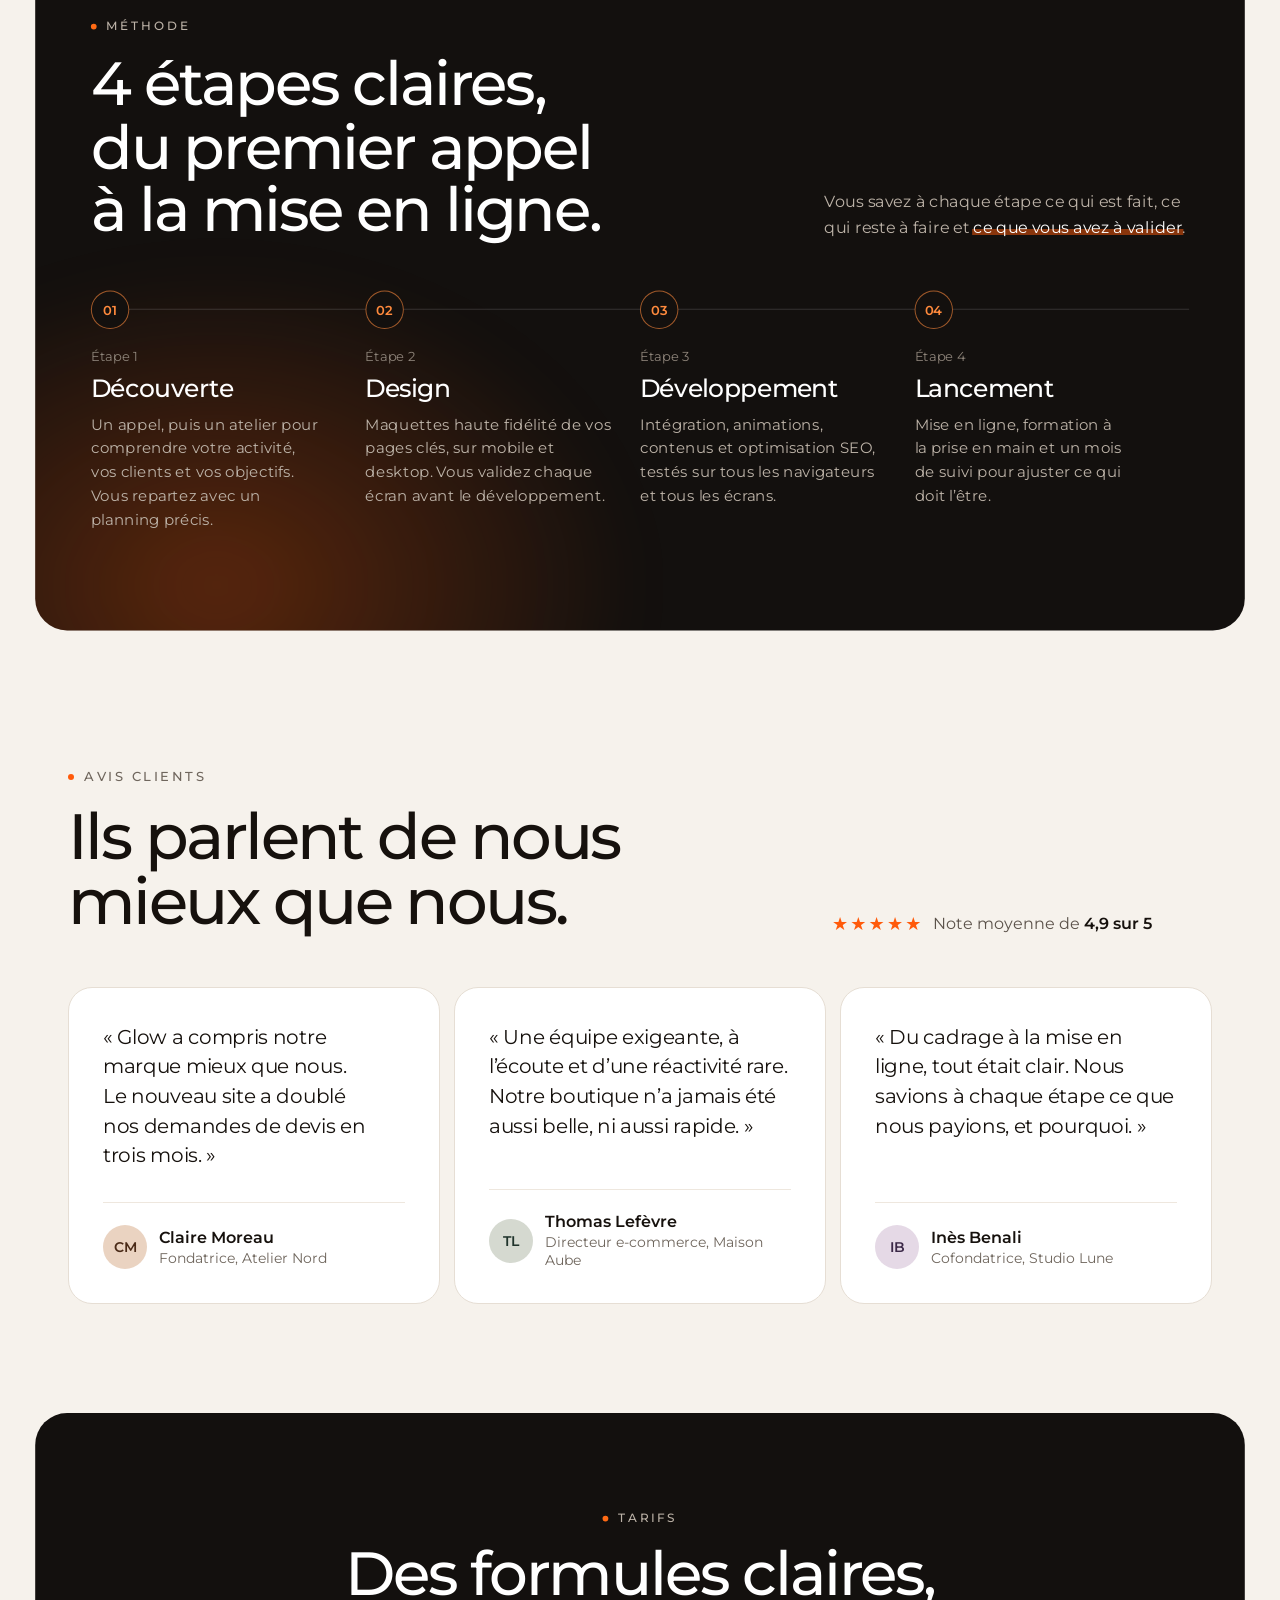
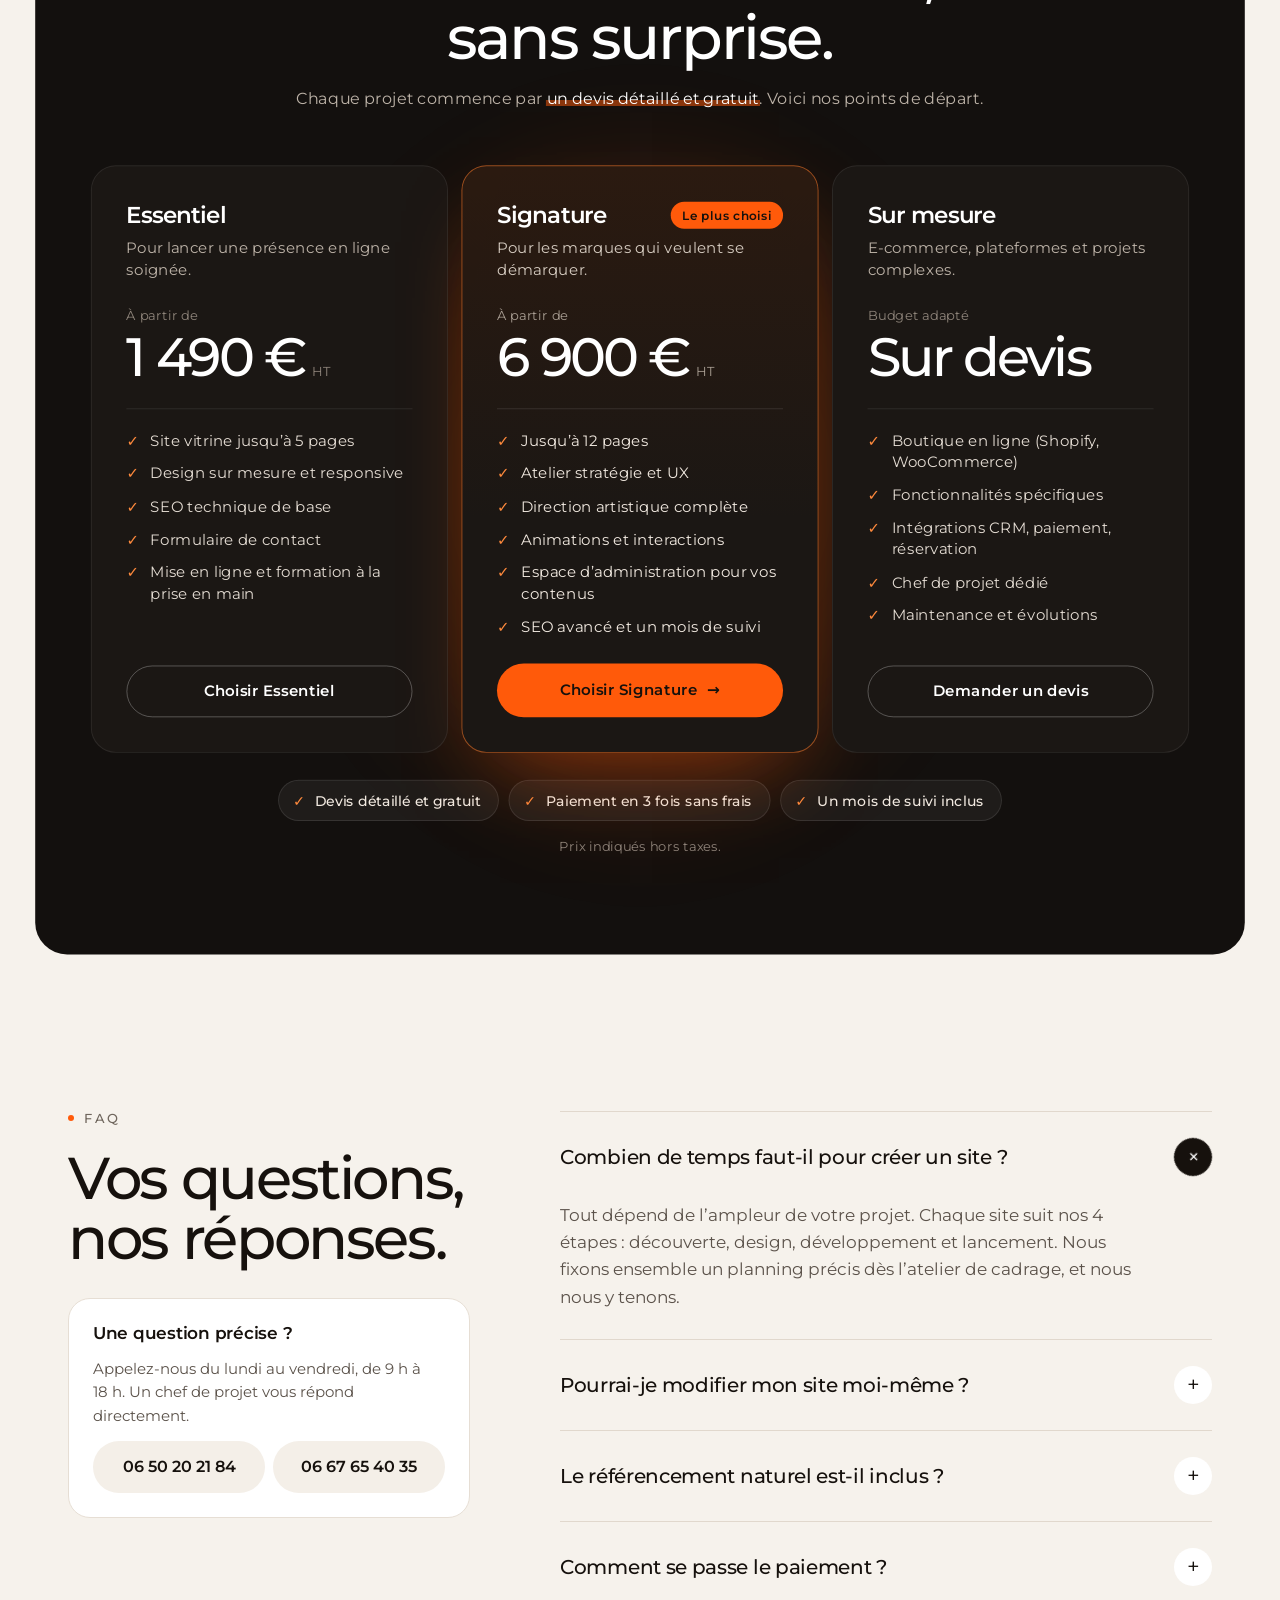
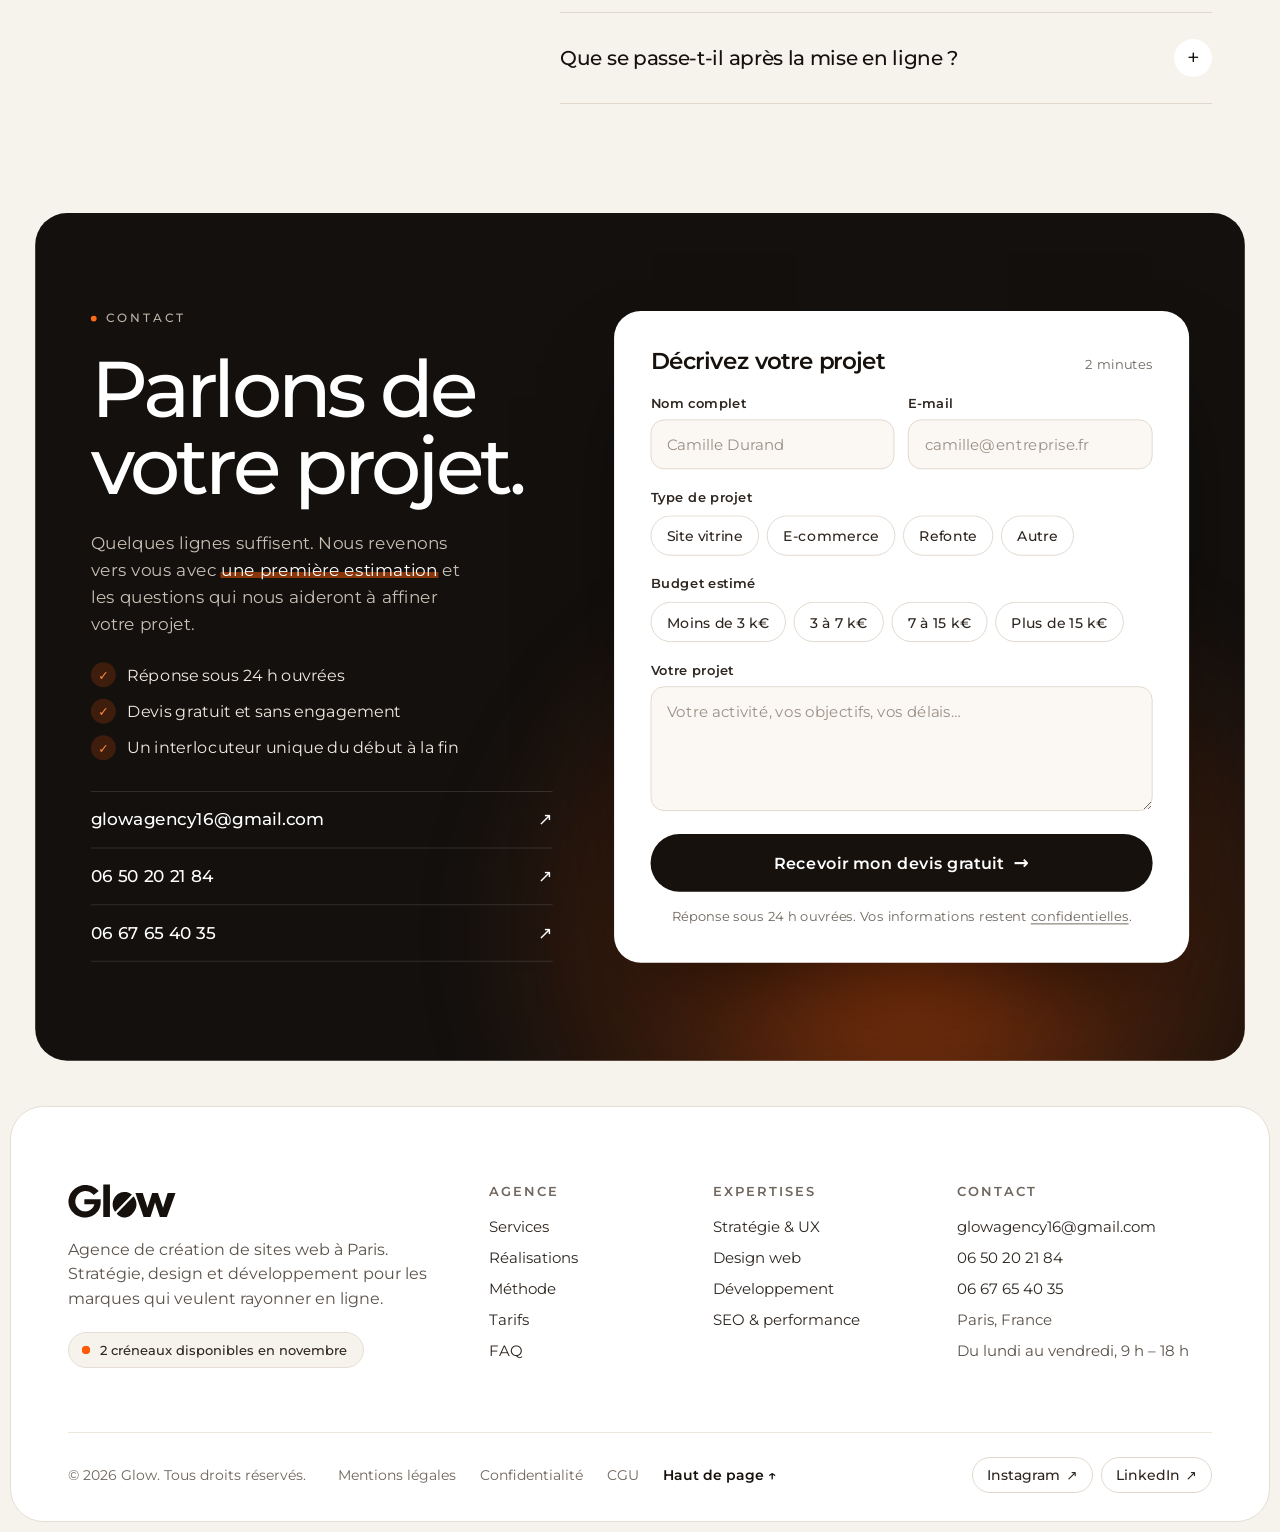
==== commit 1d638d1e: "Ajouter les statistiques de visite GoatCounter Comptage anonyme et sans cookie sur toutes les pages " ====
--- a/index.html
+++ b/index.html
@@ -966,5 +966,7 @@
       </div>
     </div>
   </footer>
+  <!-- Statistiques de visite anonymes, sans cookie (GoatCounter) -->
+  <script data-goatcounter="https://adrm5h.goatcounter.com/count" async src="https://gc.zgo.at/count.js"></script>
 </body>
 </html>
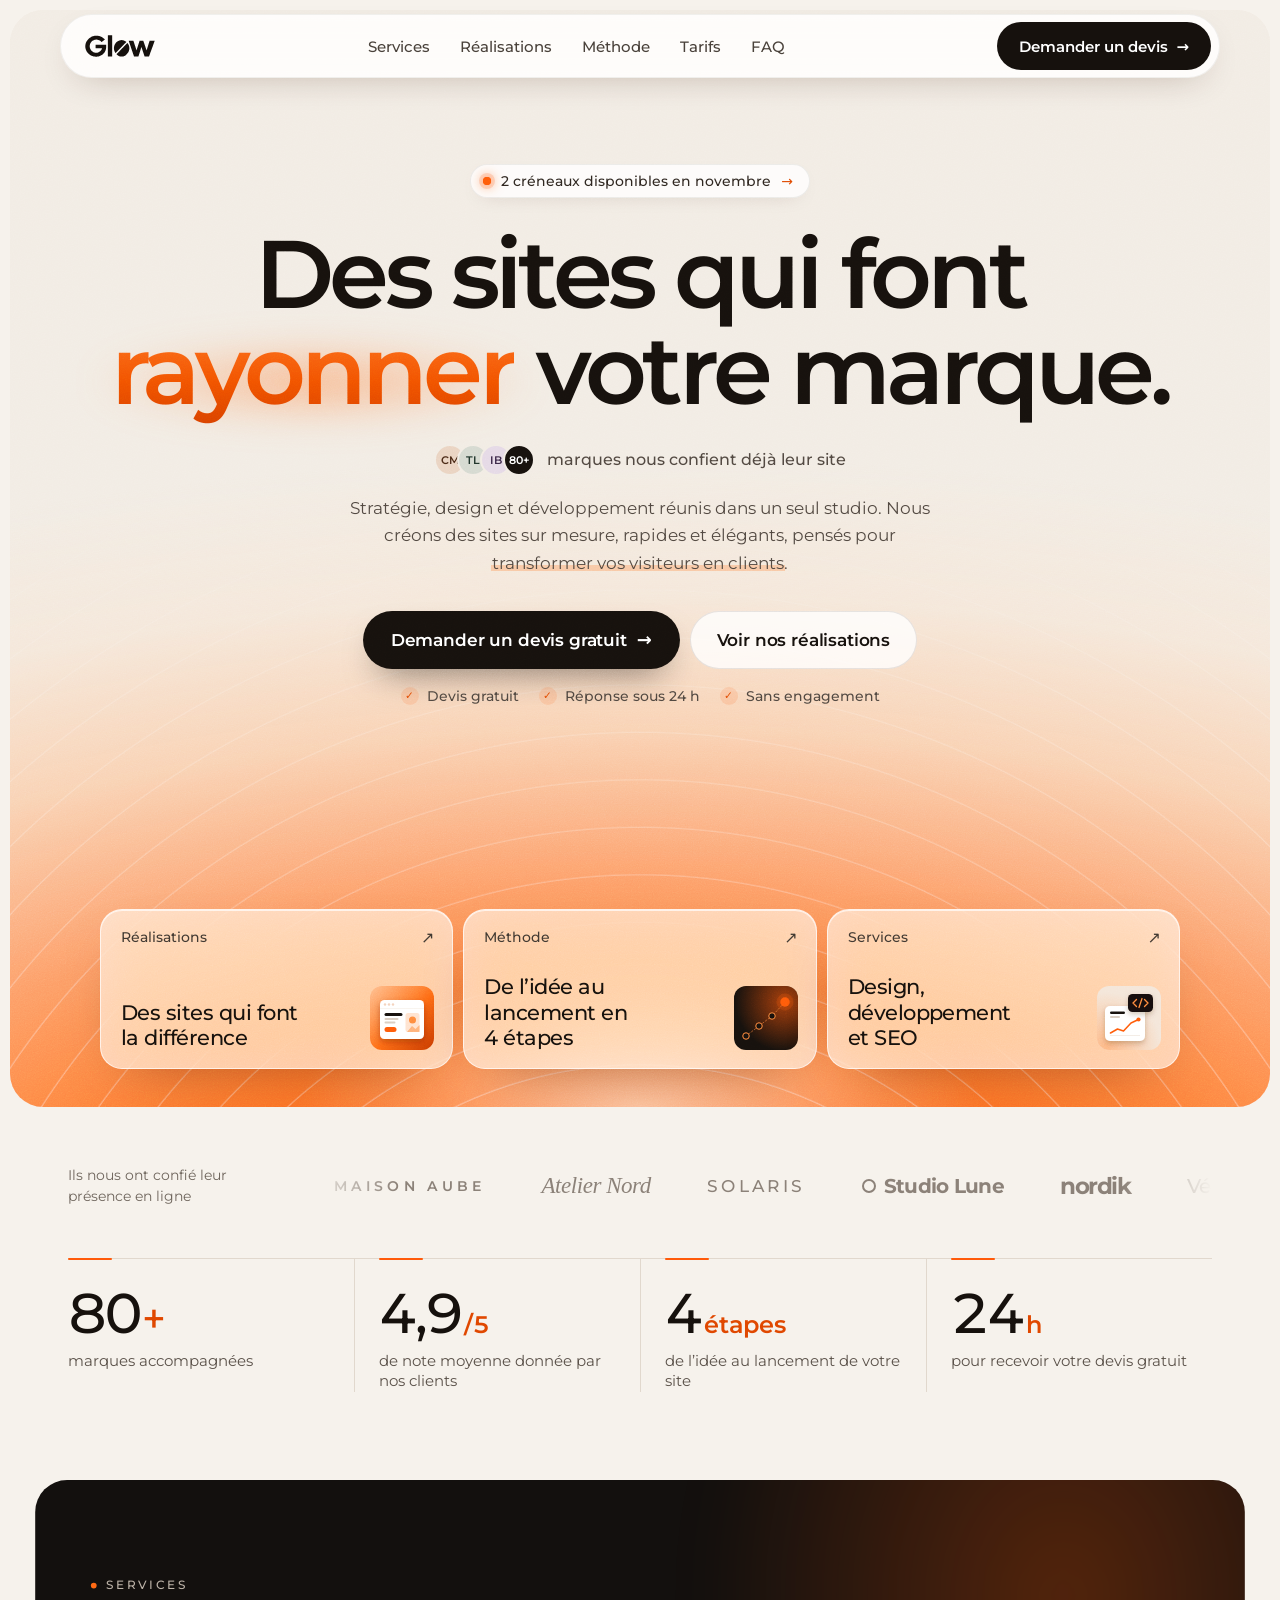
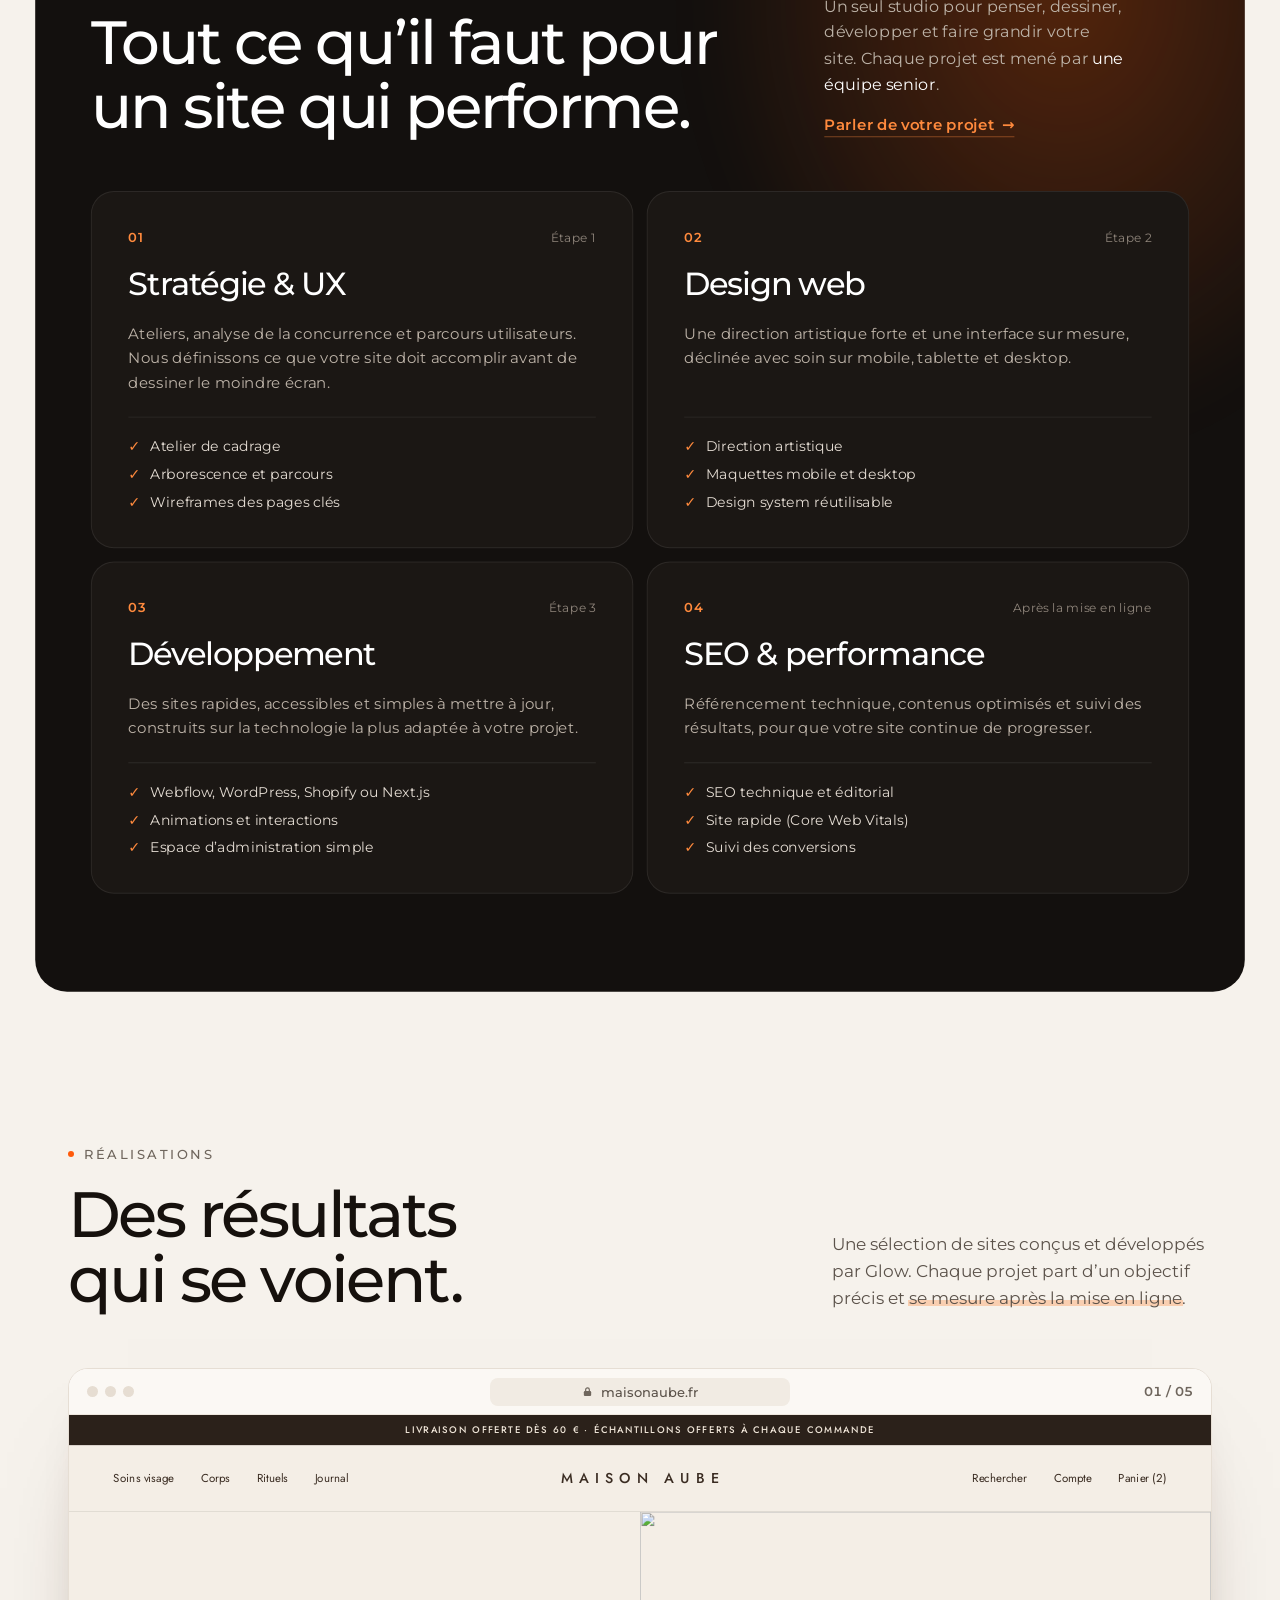
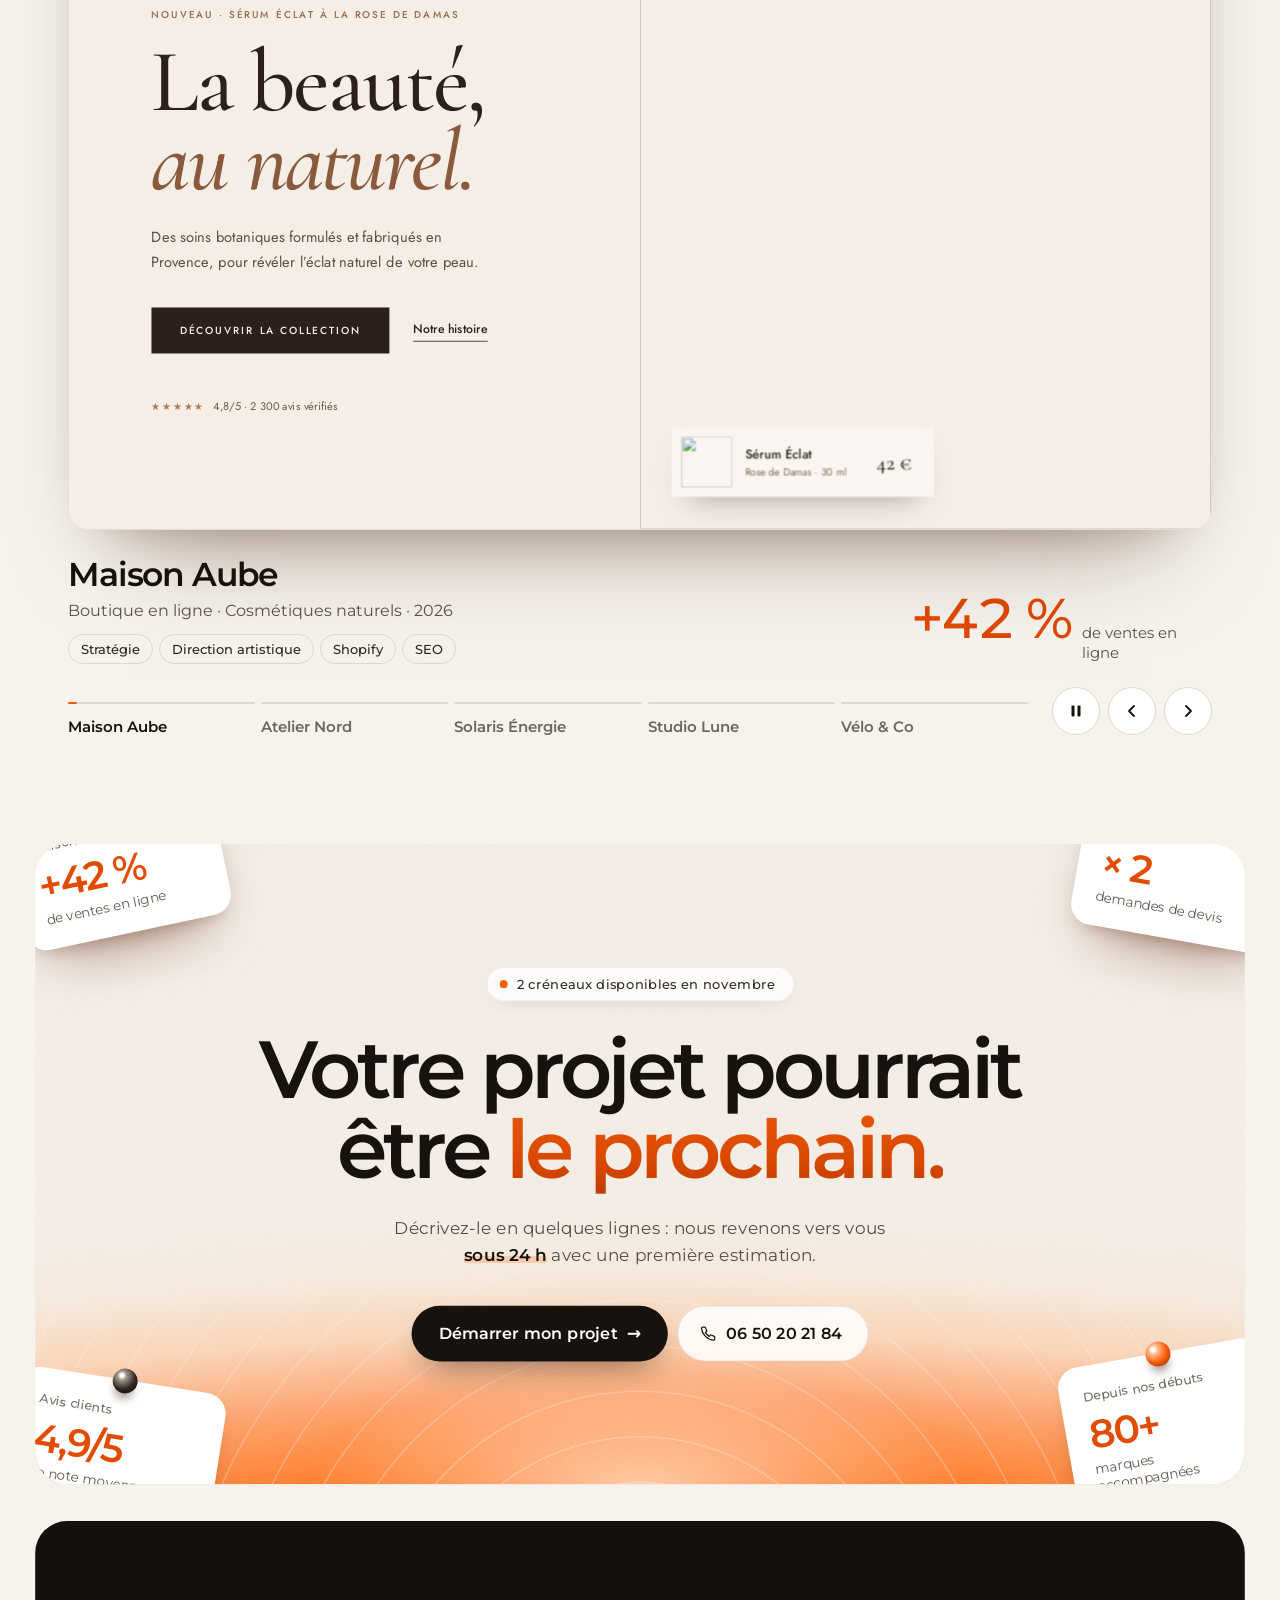
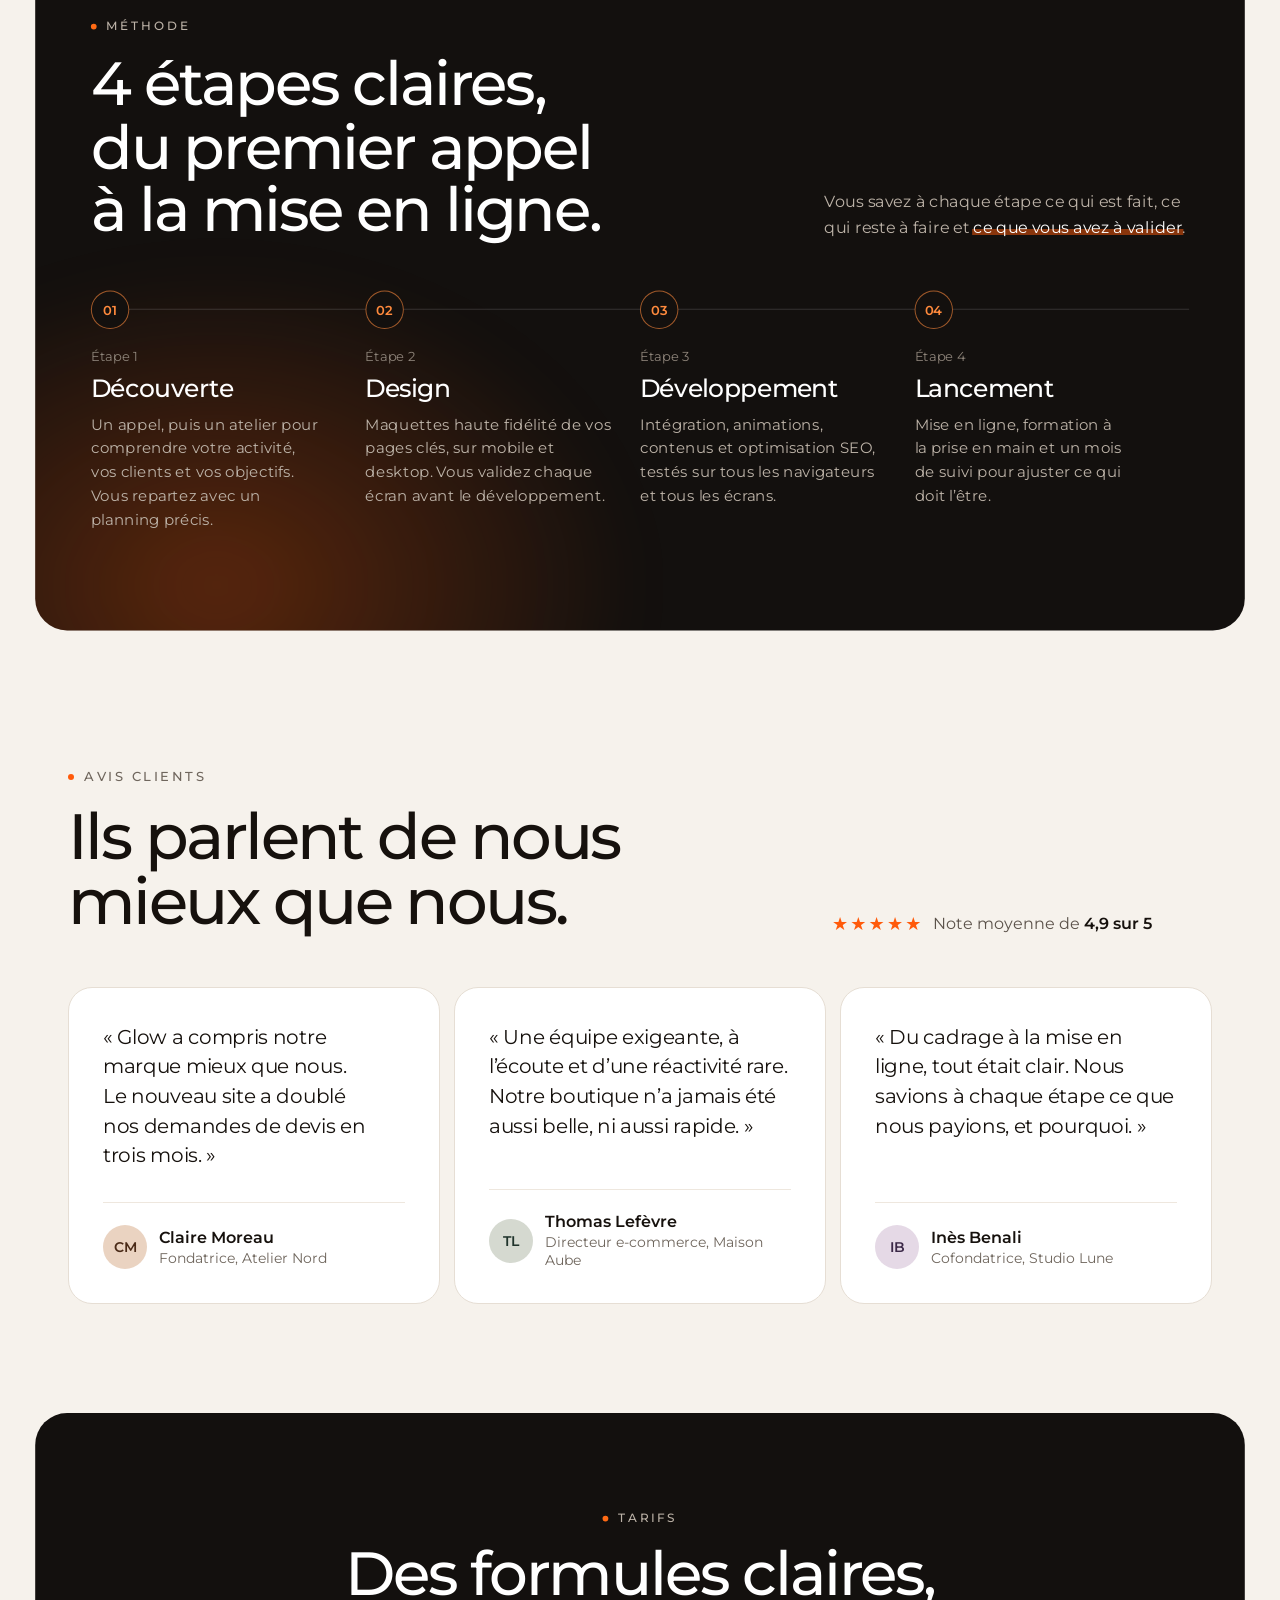
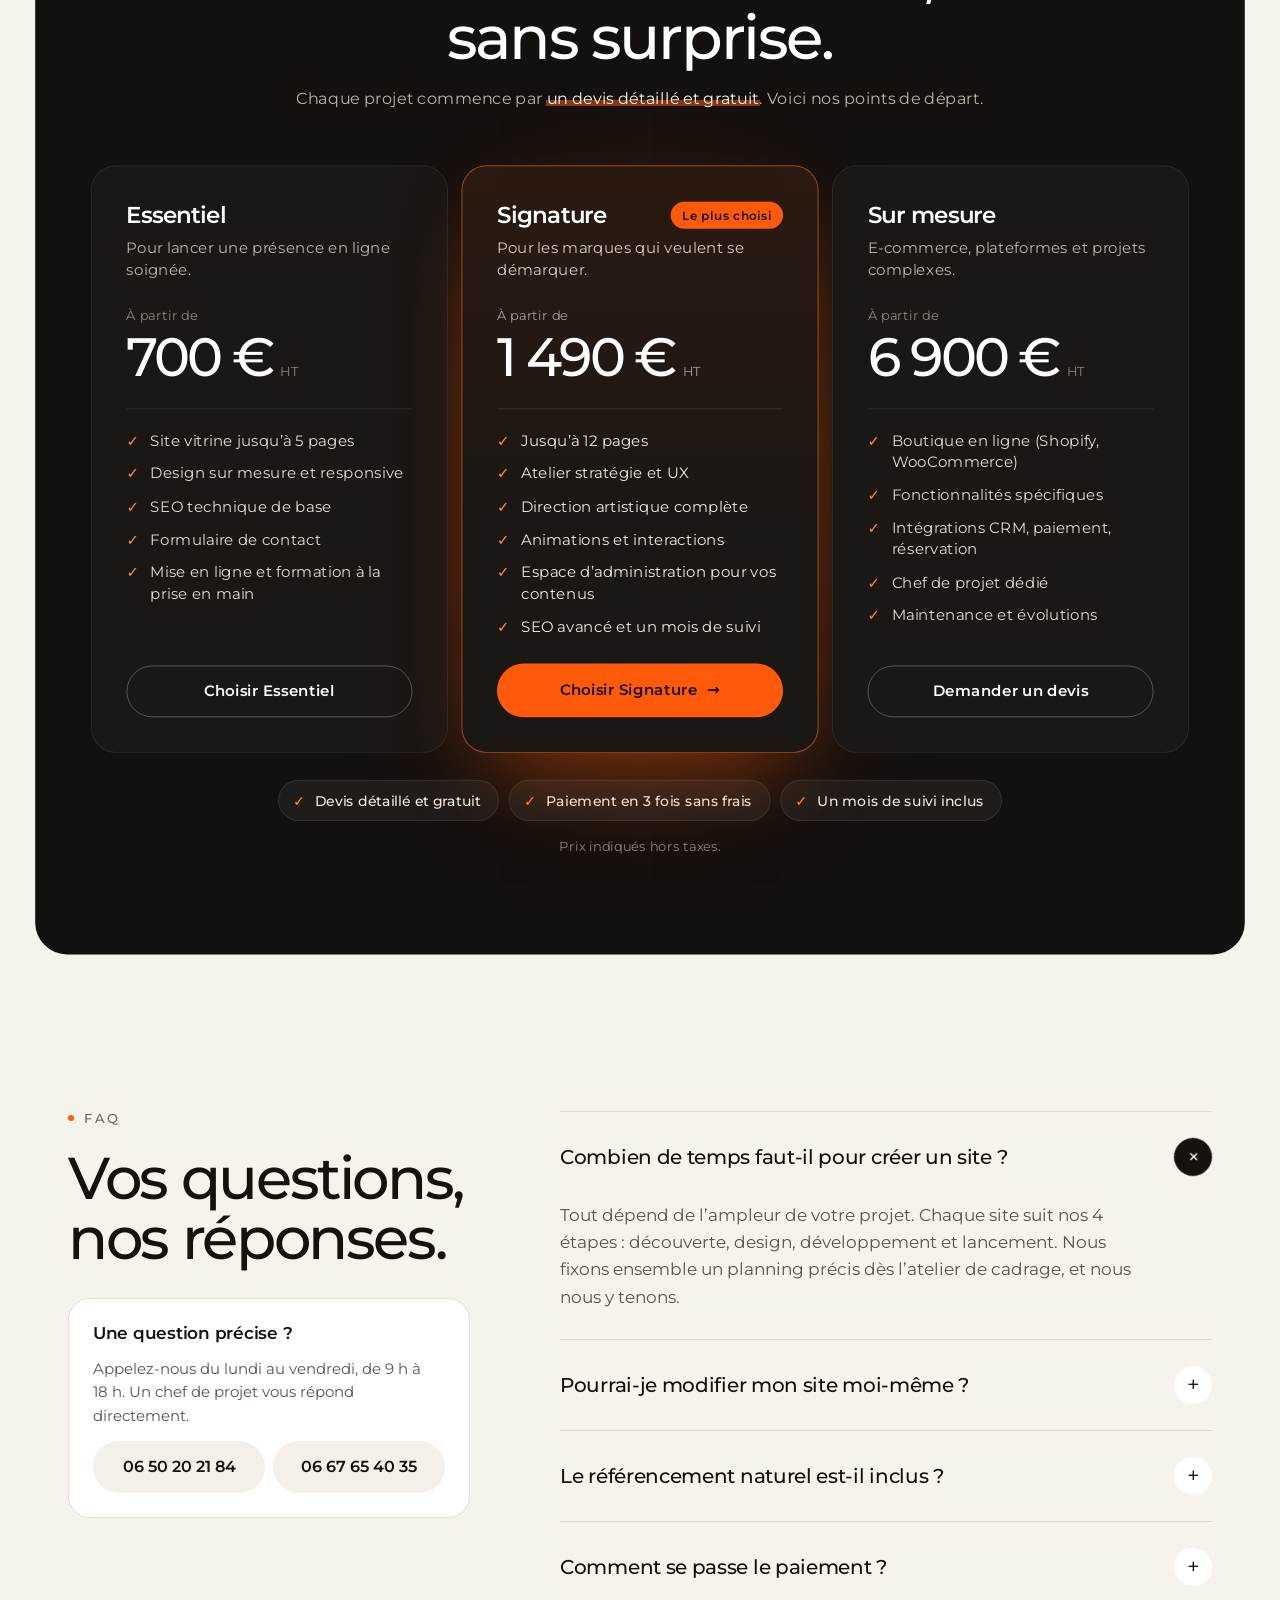
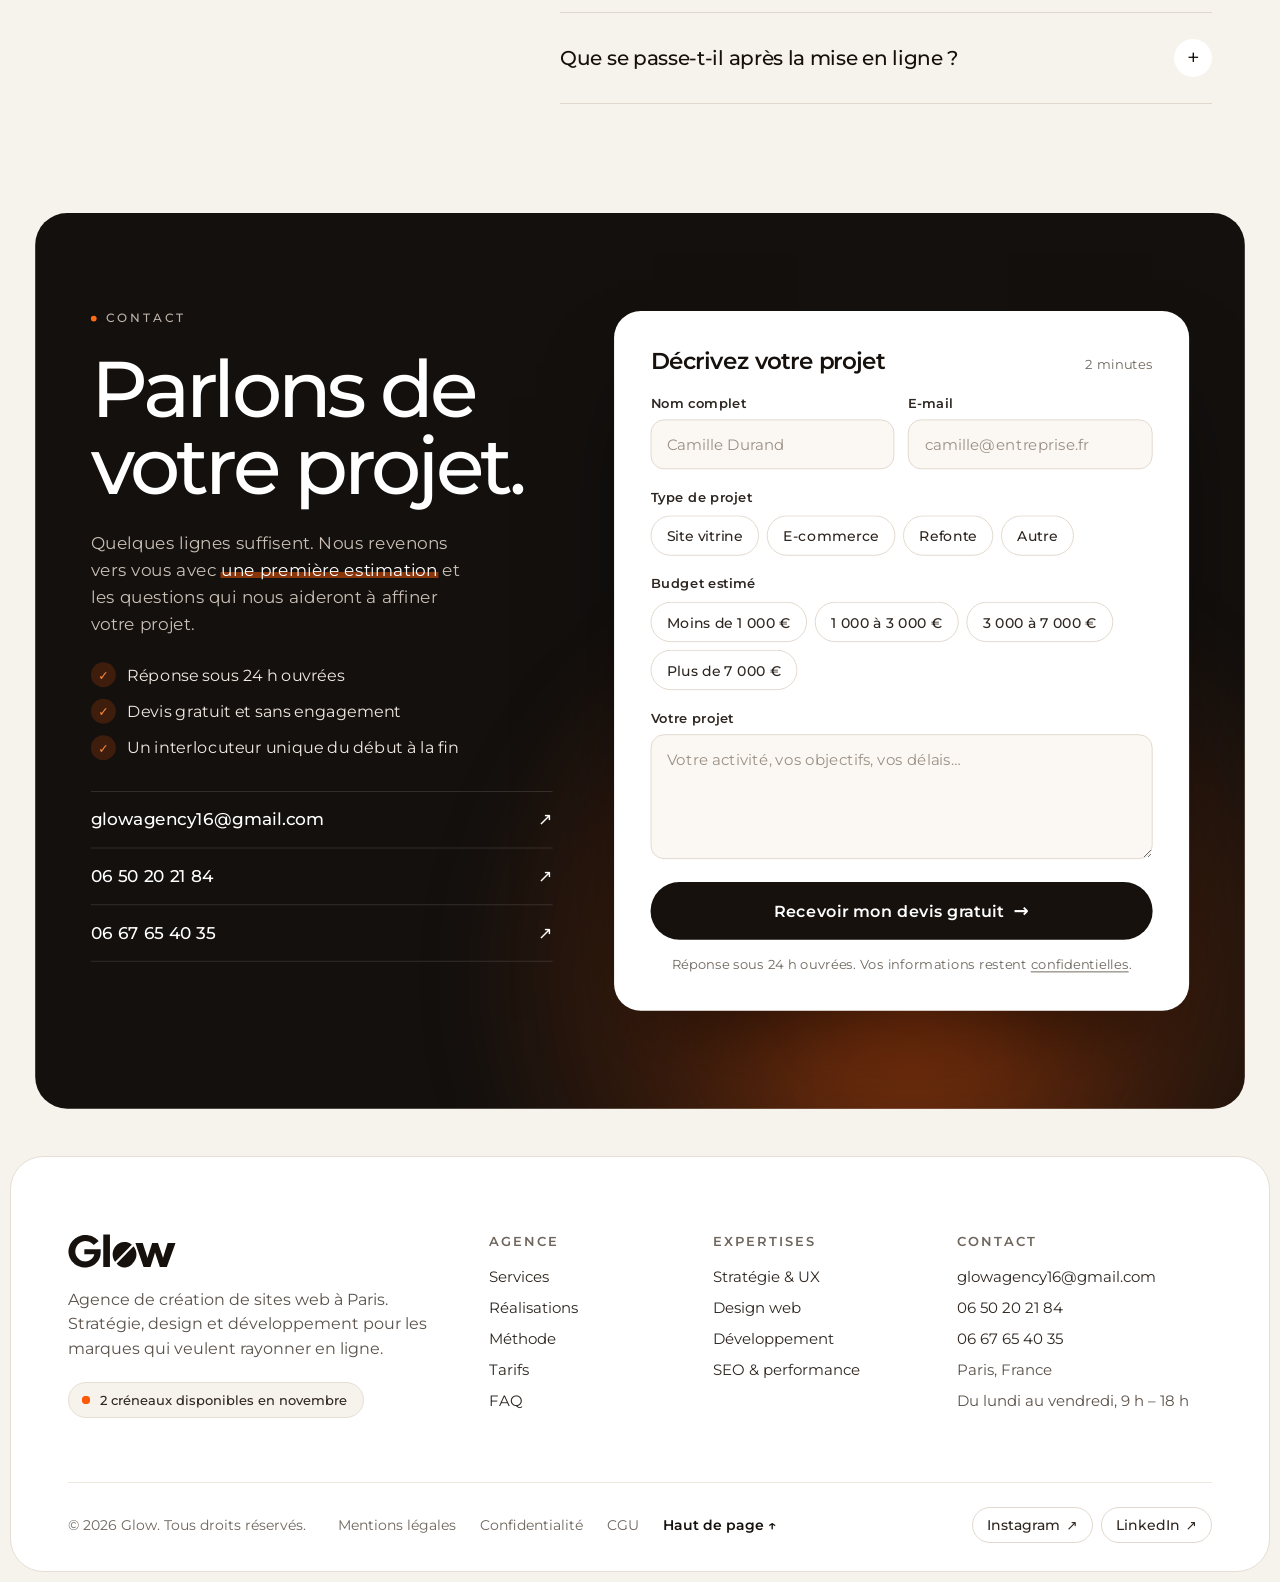
==== commit f0e77462: "Revoir les tarifs : Essentiel 700 €, Signature 1 490 €, Sur mesure dès 6 900 € Les fourchettes de bu" ====
--- a/index.html
+++ b/index.html
@@ -704,7 +704,7 @@
             </div>
             <div>
               <p class="plan__from">À partir de</p>
-              <p class="plan__price"><span class="plan__amount">1&nbsp;490&nbsp;€</span><span class="plan__tax">HT</span></p>
+              <p class="plan__price"><span class="plan__amount">700&nbsp;€</span><span class="plan__tax">HT</span></p>
             </div>
             <ul class="plan__features">
               <li class="check">Site vitrine jusqu’à 5 pages</li>
@@ -726,7 +726,7 @@
             </div>
             <div>
               <p class="plan__from">À partir de</p>
-              <p class="plan__price"><span class="plan__amount">6&nbsp;900&nbsp;€</span><span class="plan__tax">HT</span></p>
+              <p class="plan__price"><span class="plan__amount">1&nbsp;490&nbsp;€</span><span class="plan__tax">HT</span></p>
             </div>
             <ul class="plan__features">
               <li class="check">Jusqu’à 12 pages</li>
@@ -745,8 +745,8 @@
               <p class="plan__desc">E-commerce, plateformes et projets complexes.</p>
             </div>
             <div>
-              <p class="plan__from">Budget adapté</p>
-              <p class="plan__price"><span class="plan__amount">Sur devis</span></p>
+              <p class="plan__from">À partir de</p>
+              <p class="plan__price"><span class="plan__amount">6&nbsp;900&nbsp;€</span><span class="plan__tax">HT</span></p>
             </div>
             <ul class="plan__features">
               <li class="check">Boutique en ligne (Shopify, WooCommerce)</li>
@@ -874,10 +874,10 @@
             <div class="chip-group">
               <span class="chip-group__label" id="budget-label">Budget estimé</span>
               <div class="chip-list" role="radiogroup" aria-labelledby="budget-label">
-                <label class="chip"><input type="radio" name="budget" value="Moins de 3 k€"><span>Moins de 3&nbsp;k€</span></label>
-                <label class="chip"><input type="radio" name="budget" value="3 à 7 k€"><span>3 à 7&nbsp;k€</span></label>
-                <label class="chip"><input type="radio" name="budget" value="7 à 15 k€"><span>7 à 15&nbsp;k€</span></label>
-                <label class="chip"><input type="radio" name="budget" value="Plus de 15 k€"><span>Plus de 15&nbsp;k€</span></label>
+                <label class="chip"><input type="radio" name="budget" value="Moins de 1 000 €"><span>Moins de 1&nbsp;000&nbsp;€</span></label>
+                <label class="chip"><input type="radio" name="budget" value="1 000 à 3 000 €"><span>1&nbsp;000 à 3&nbsp;000&nbsp;€</span></label>
+                <label class="chip"><input type="radio" name="budget" value="3 000 à 7 000 €"><span>3&nbsp;000 à 7&nbsp;000&nbsp;€</span></label>
+                <label class="chip"><input type="radio" name="budget" value="Plus de 7 000 €"><span>Plus de 7&nbsp;000&nbsp;€</span></label>
               </div>
             </div>
 
